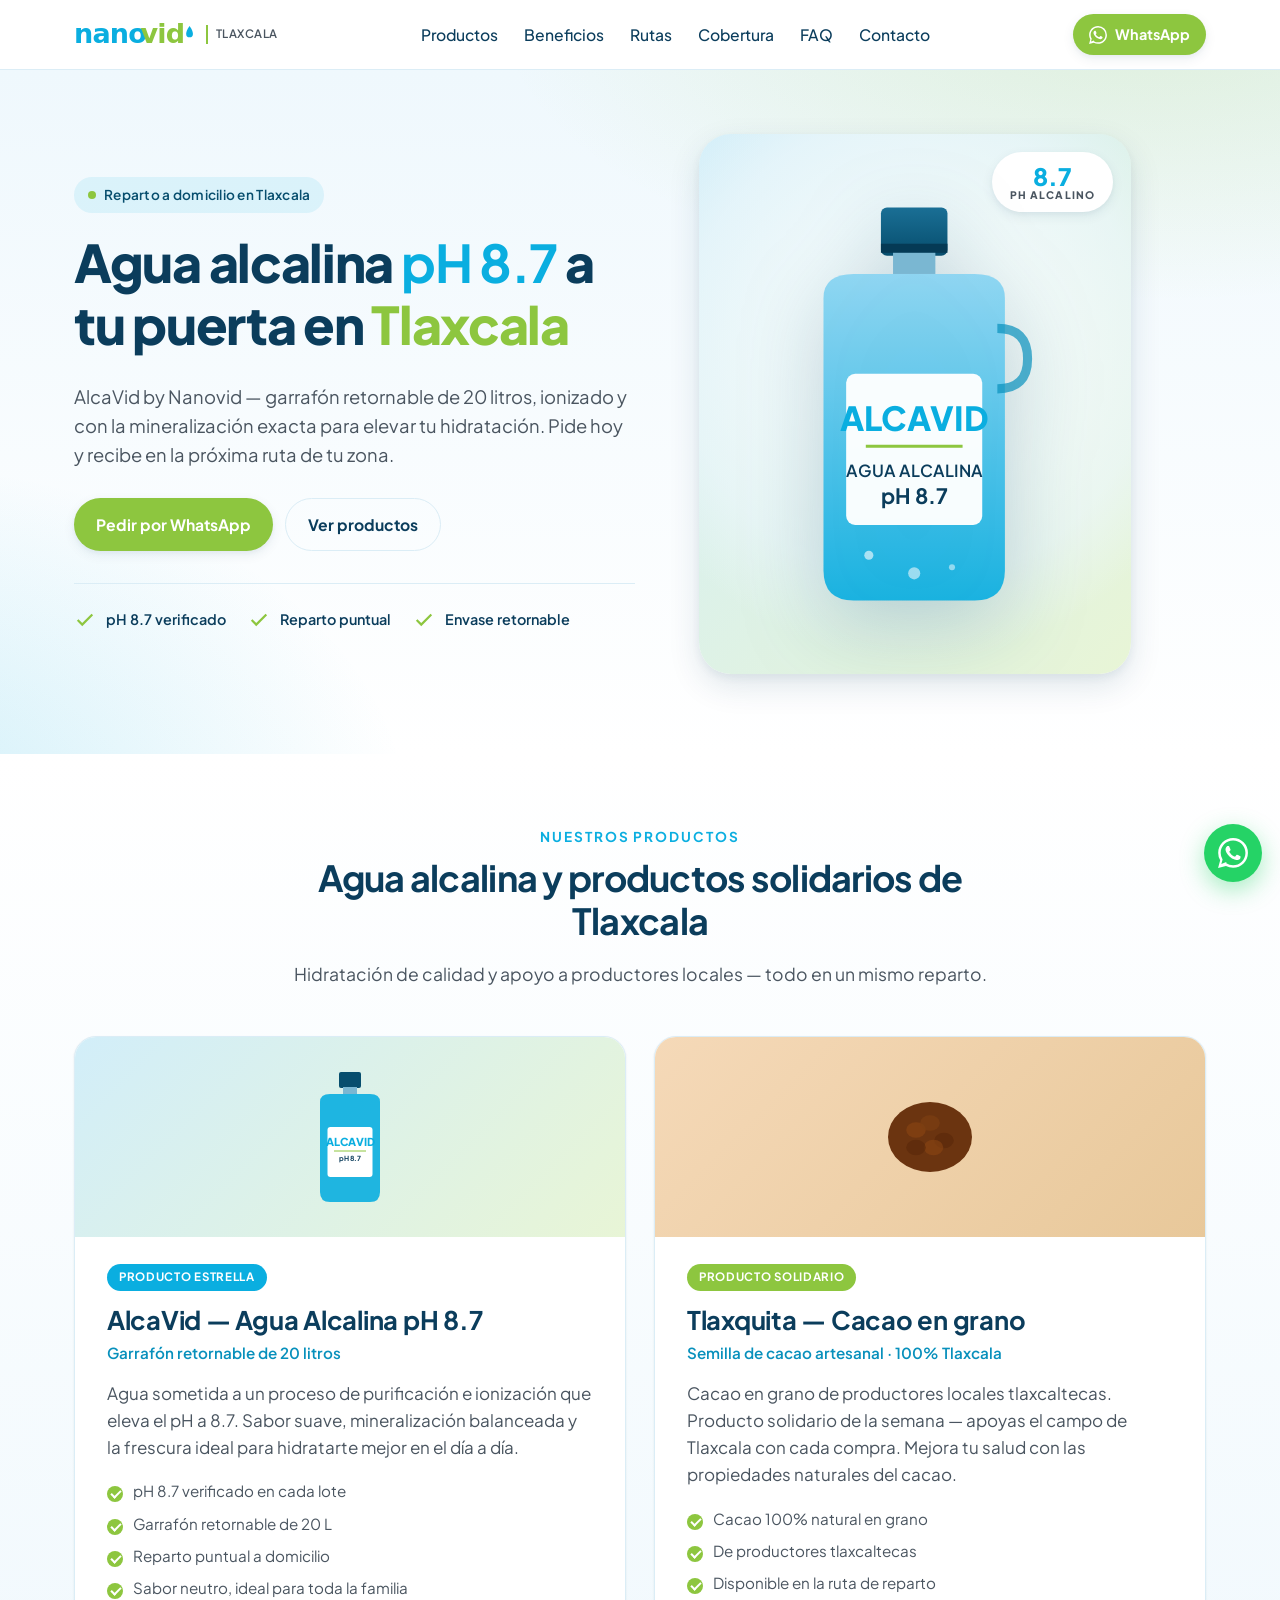
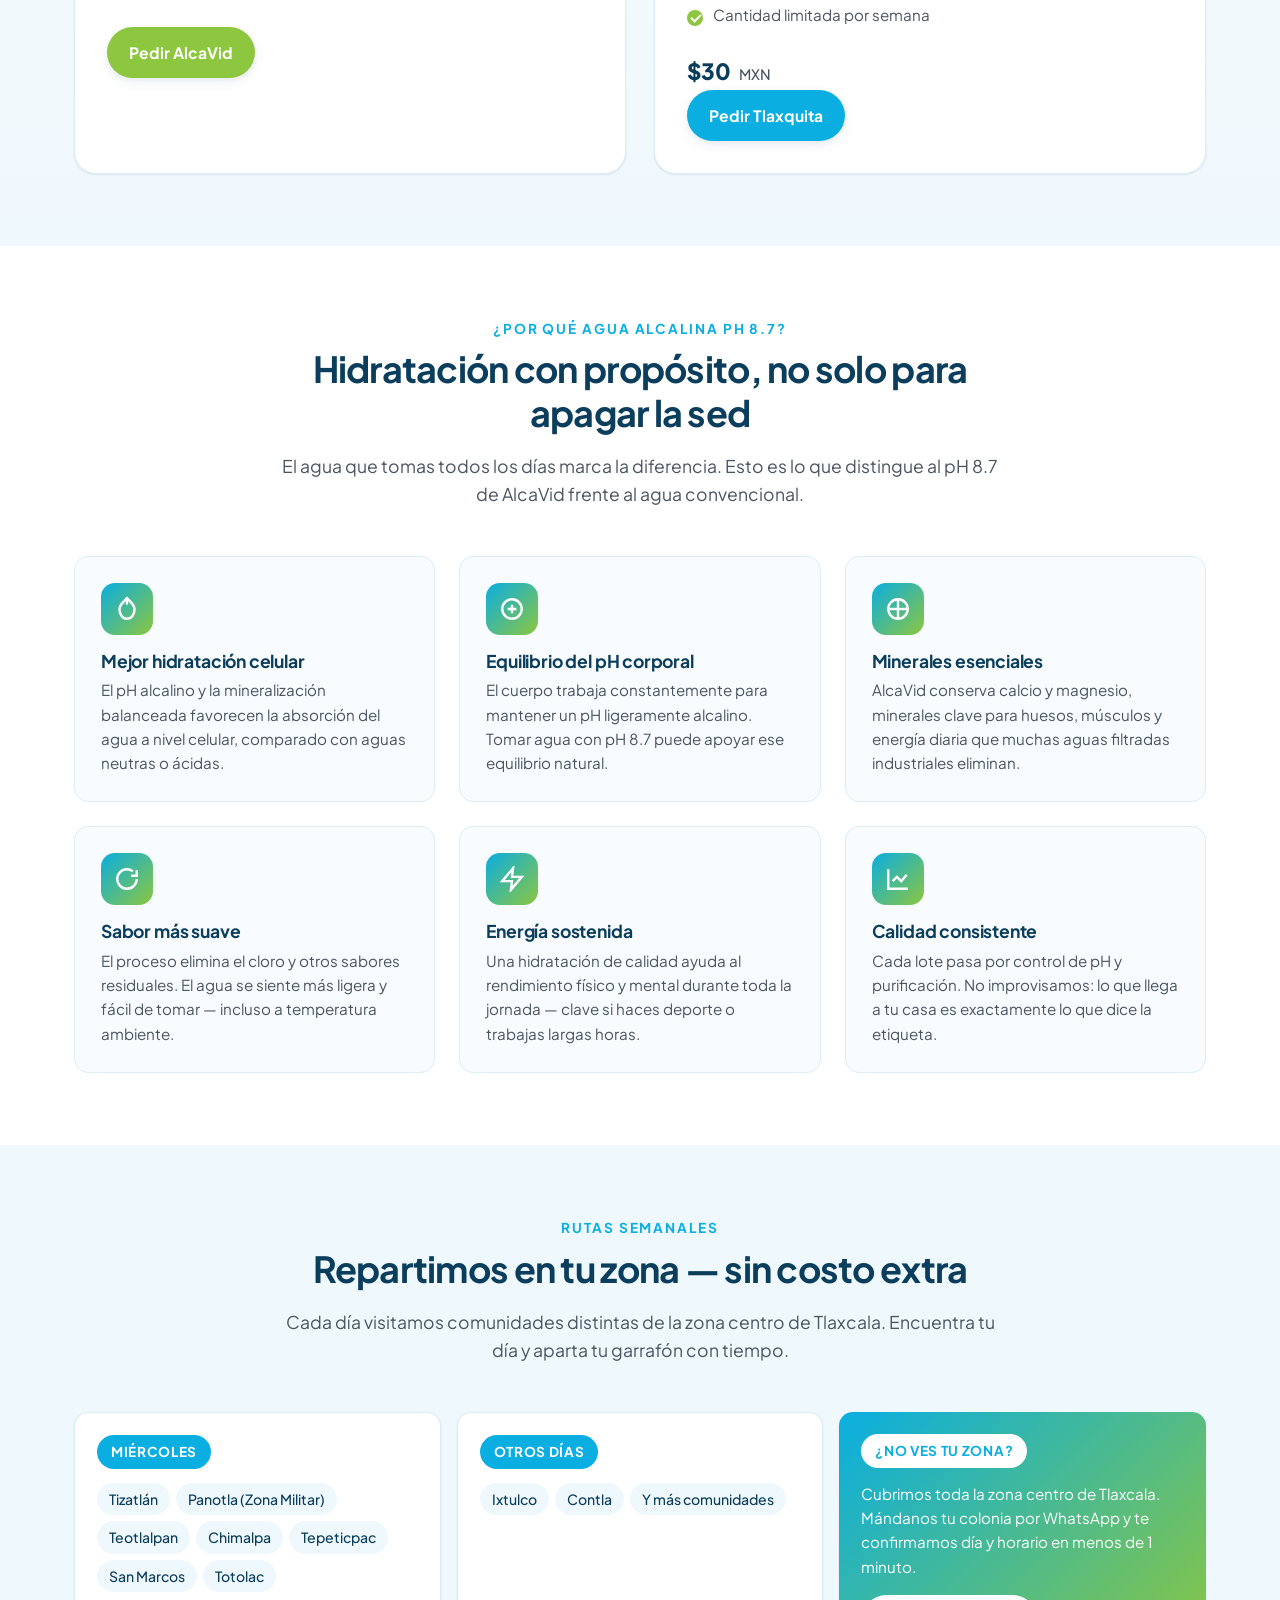
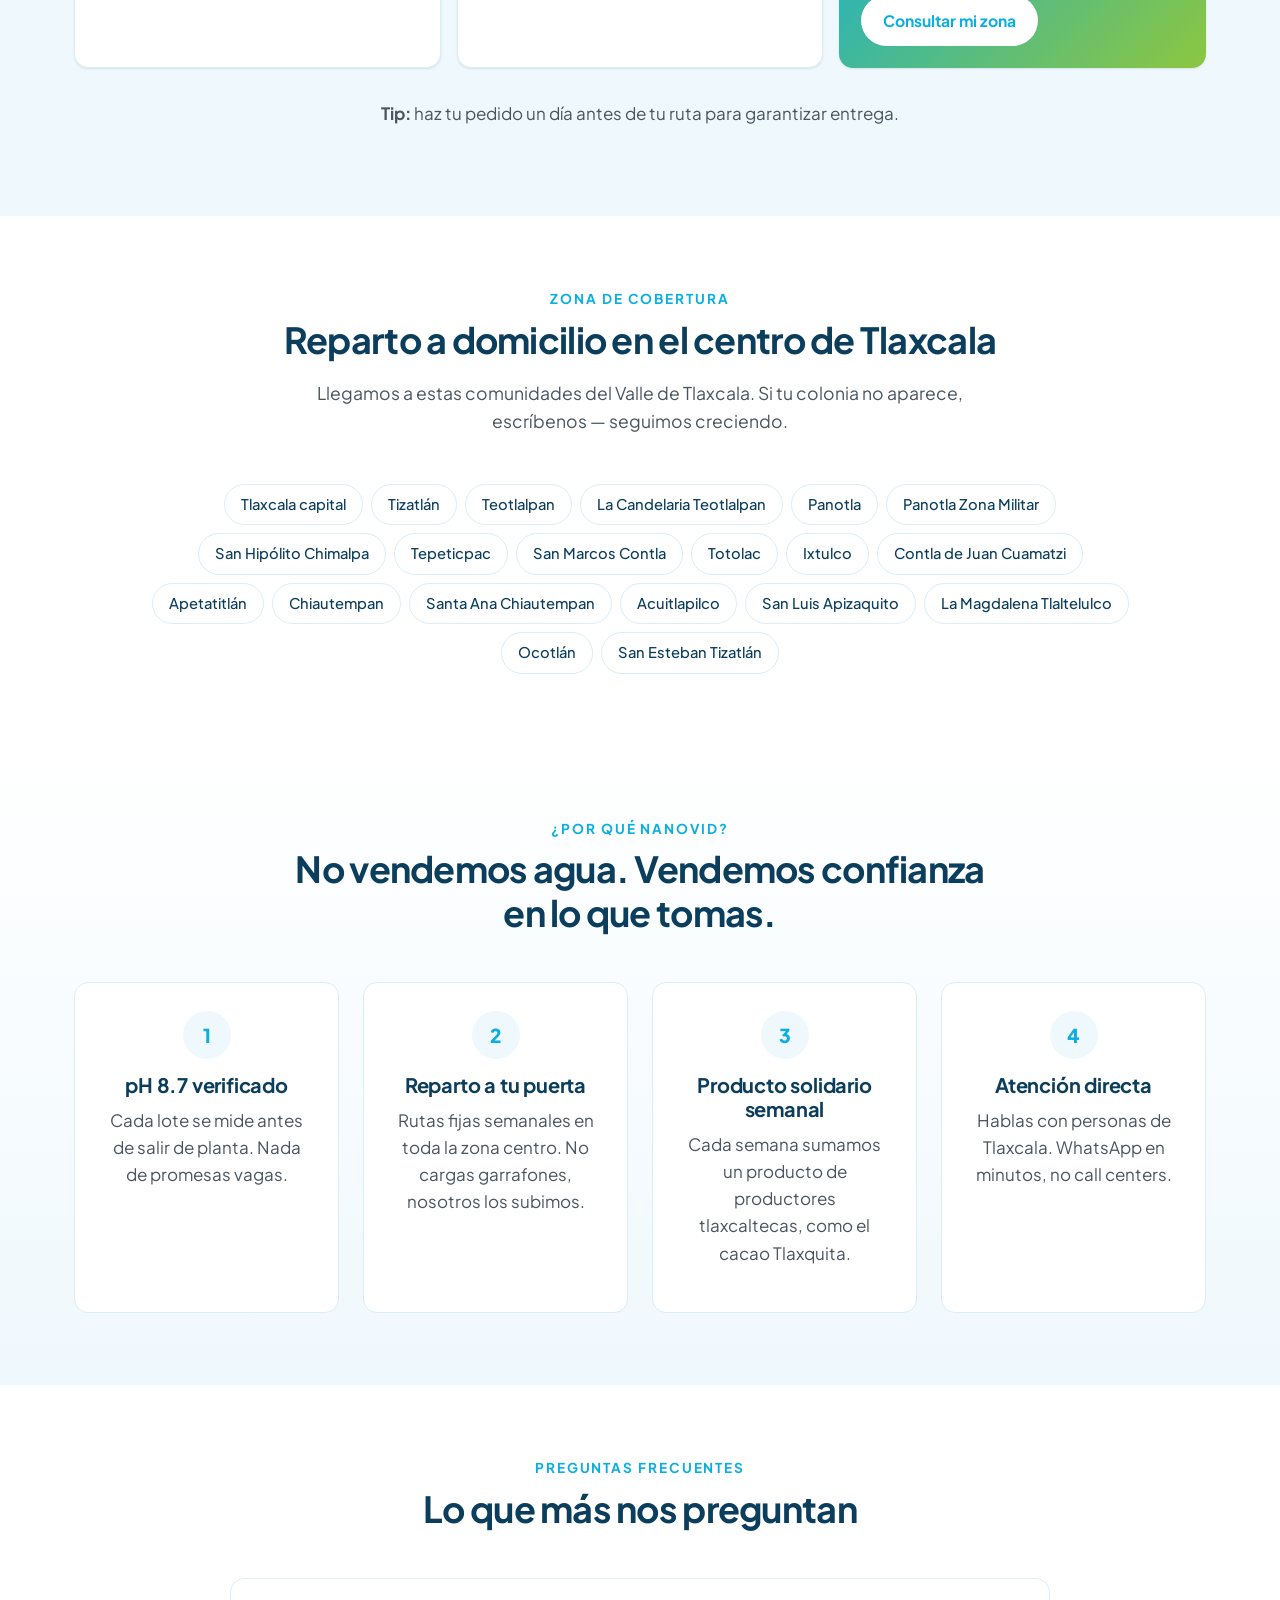
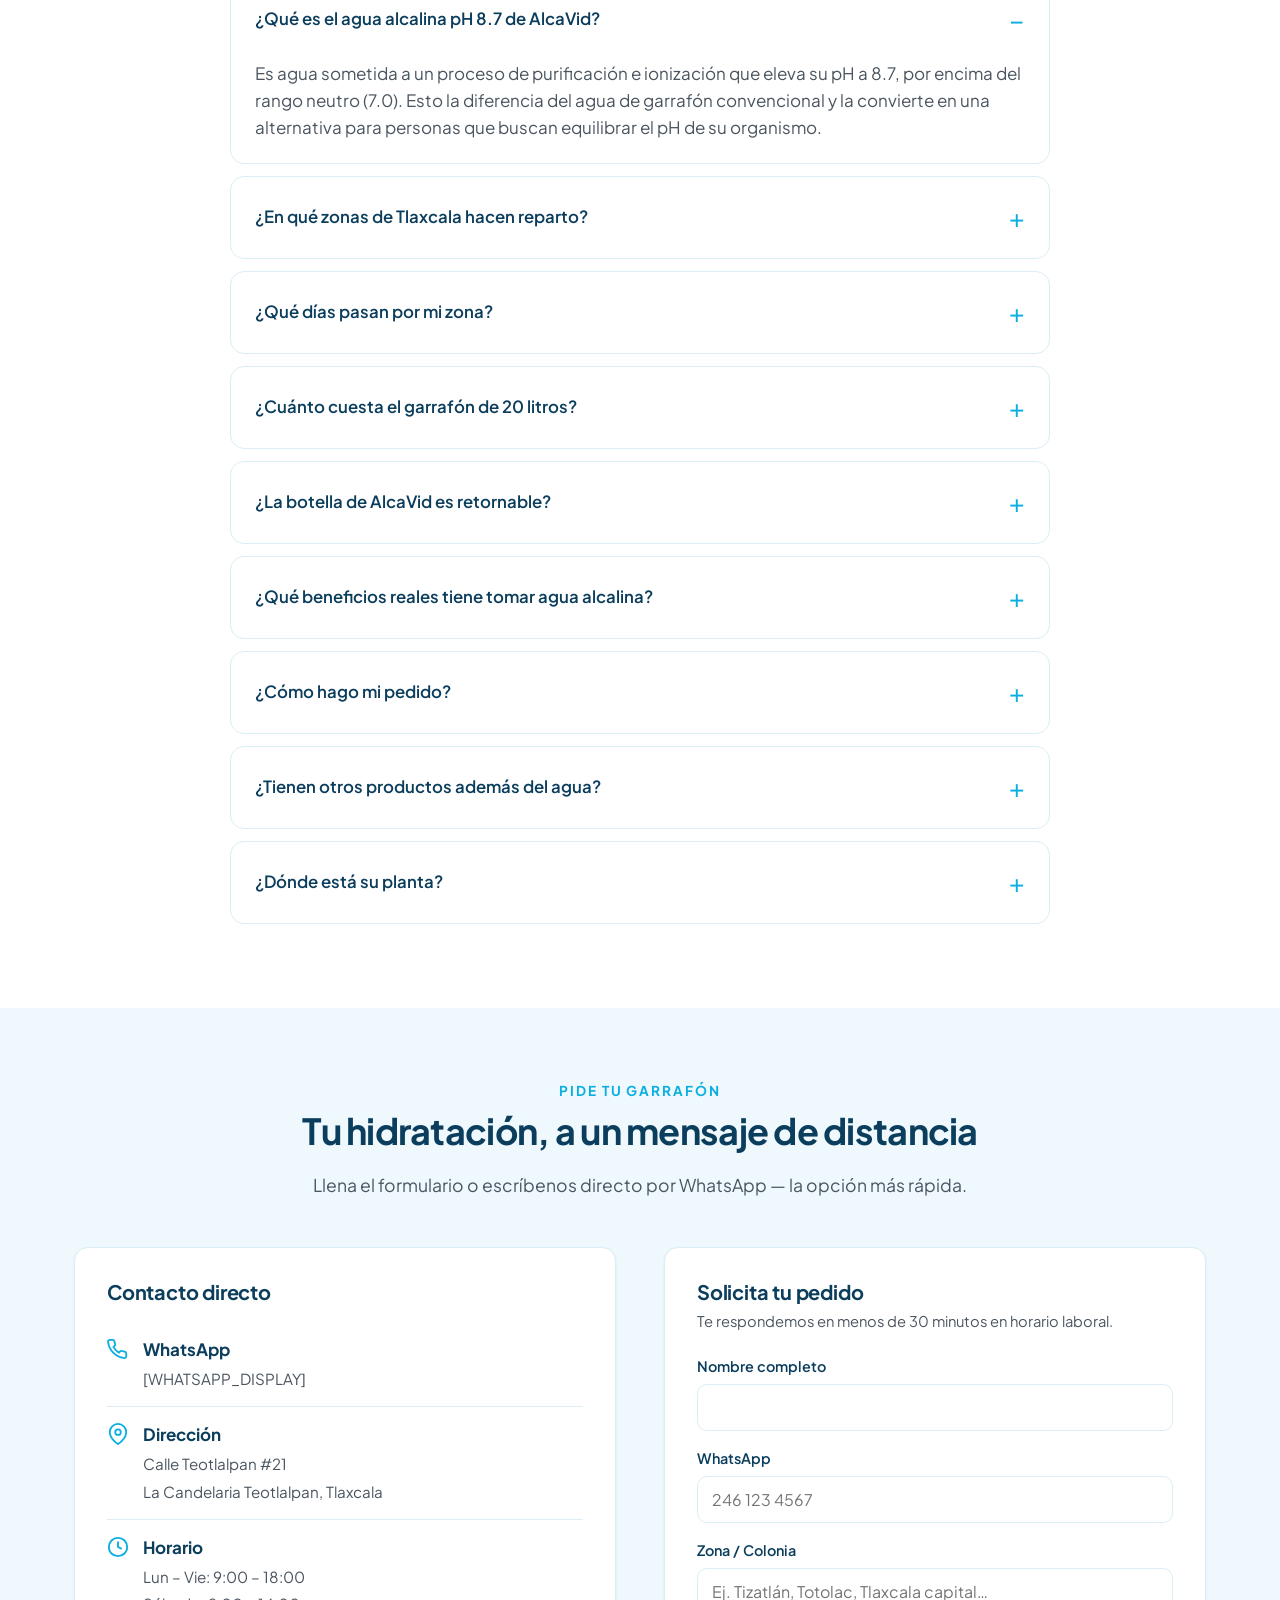
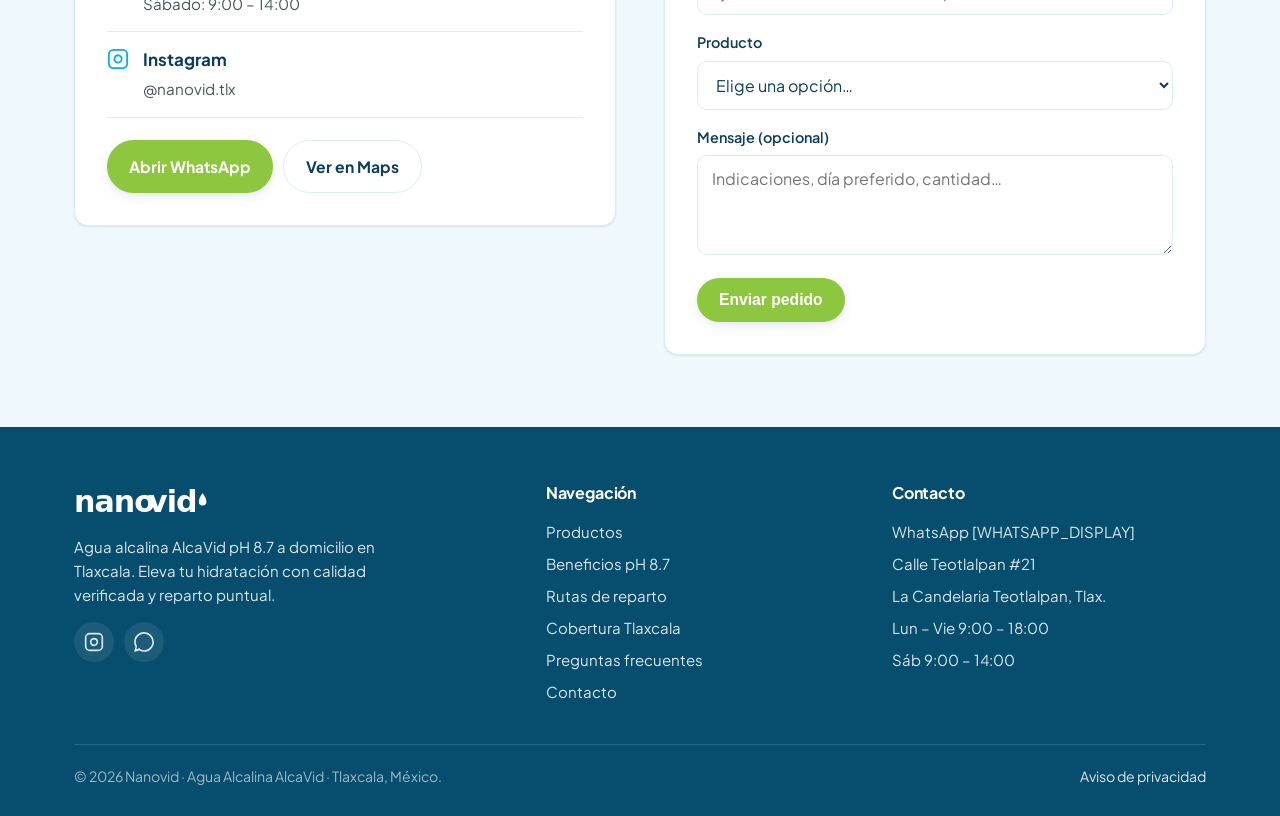
==== index.html @ c4b825db "feat: sitio inicial Nanovid Tlaxcala — agua alcalina AlcaVid pH 8.7 Landing SEO-optimizada para repa" ====
<!DOCTYPE html>
<html lang="es-MX">
<head>
<meta charset="UTF-8">
<meta name="viewport" content="width=device-width, initial-scale=1">
<meta name="theme-color" content="#0AAEE0">

<!-- ============================================================
     SEO PRIMARY · target: "agua alcalina Tlaxcala", "agua a domicilio Tlaxcala"
     ============================================================ -->
<title>Nanovid — Agua Alcalina pH 8.7 a Domicilio en Tlaxcala | AlcaVid 20L</title>
<meta name="description" content="Agua alcalina AlcaVid pH 8.7 a domicilio en Tlaxcala. Garrafón de 20 litros con reparto en Tizatlán, Panotla, Teotlalpan, Totolac, San Marcos, Chimalpa, Ixtulco, Contla y zonas cercanas. Pide hoy por WhatsApp.">
<meta name="keywords" content="agua alcalina Tlaxcala, agua purificada Tlaxcala, garrafón a domicilio Tlaxcala, AlcaVid, Nanovid, agua pH 8.7, agua nanofiltrada Tlaxcala, purificadora Tlaxcala, agua 20 litros Tlaxcala, reparto agua Totolac, agua Panotla, agua Tizatlán">
<meta name="author" content="Nanovid">
<meta name="robots" content="index,follow,max-image-preview:large">
<meta name="geo.region" content="MX-TLA">
<meta name="geo.placename" content="Tlaxcala">
<meta name="geo.position" content="19.341;-98.256">
<meta name="ICBM" content="19.341, -98.256">

<link rel="canonical" href="https://droko1982.github.io/nanovid-tlaxcala/">
<link rel="alternate" hreflang="es-mx" href="https://droko1982.github.io/nanovid-tlaxcala/">

<!-- Open Graph -->
<meta property="og:locale" content="es_MX">
<meta property="og:type" content="website">
<meta property="og:site_name" content="Nanovid">
<meta property="og:title" content="Nanovid — Agua Alcalina pH 8.7 a Domicilio en Tlaxcala">
<meta property="og:description" content="AlcaVid pH 8.7 — garrafón de 20 litros con reparto a domicilio en Tlaxcala. Eleva tu hidratación con agua alcalina de calidad.">
<meta property="og:url" content="https://droko1982.github.io/nanovid-tlaxcala/">
<meta property="og:image" content="https://droko1982.github.io/nanovid-tlaxcala/assets/img/og-cover.jpg">
<meta property="og:image:width" content="1200">
<meta property="og:image:height" content="630">
<meta property="og:image:alt" content="AlcaVid by Nanovid — Garrafón de Agua Alcalina pH 8.7">

<!-- Twitter -->
<meta name="twitter:card" content="summary_large_image">
<meta name="twitter:title" content="Nanovid — Agua Alcalina pH 8.7 en Tlaxcala">
<meta name="twitter:description" content="Garrafón de 20L con reparto a domicilio. Eleva tu hidratación.">
<meta name="twitter:image" content="https://droko1982.github.io/nanovid-tlaxcala/assets/img/og-cover.jpg">

<!-- Icons + Manifest -->
<link rel="icon" type="image/svg+xml" href="assets/img/favicon.svg">
<link rel="apple-touch-icon" href="assets/img/favicon.svg">
<link rel="manifest" href="site.webmanifest">

<!-- Fonts -->
<link rel="preconnect" href="https://fonts.googleapis.com">
<link rel="preconnect" href="https://fonts.gstatic.com" crossorigin>
<link href="https://fonts.googleapis.com/css2?family=Plus+Jakarta+Sans:wght@400;500;600;700;800&display=swap" rel="stylesheet">

<link rel="stylesheet" href="css/styles.css">

<!-- ============================================================
     JSON-LD · LocalBusiness (Store)
     ============================================================ -->
<script type="application/ld+json">
{
  "@context": "https://schema.org",
  "@type": "Store",
  "@id": "https://droko1982.github.io/nanovid-tlaxcala/#nanovid",
  "name": "Nanovid",
  "alternateName": ["AlcaVid", "Agua Alcalina Nanovid"],
  "description": "Reparto a domicilio de agua alcalina AlcaVid pH 8.7 en Tlaxcala. Garrafón de 20 litros y productos de bienestar.",
  "url": "https://droko1982.github.io/nanovid-tlaxcala/",
  "logo": "https://droko1982.github.io/nanovid-tlaxcala/assets/img/logo.svg",
  "image": "https://droko1982.github.io/nanovid-tlaxcala/assets/img/og-cover.jpg",
  "telephone": "+52[WHATSAPP_E164]",
  "priceRange": "$$",
  "currenciesAccepted": "MXN",
  "paymentAccepted": "Efectivo, Transferencia",
  "address": {
    "@type": "PostalAddress",
    "streetAddress": "Calle Teotlalpan #21",
    "addressLocality": "La Candelaria Teotlalpan",
    "addressRegion": "Tlaxcala",
    "postalCode": "90160",
    "addressCountry": "MX"
  },
  "geo": {
    "@type": "GeoCoordinates",
    "latitude": 19.341,
    "longitude": -98.256
  },
  "openingHoursSpecification": [
    {"@type":"OpeningHoursSpecification","dayOfWeek":["Monday","Tuesday","Wednesday","Thursday","Friday"],"opens":"09:00","closes":"18:00"},
    {"@type":"OpeningHoursSpecification","dayOfWeek":"Saturday","opens":"09:00","closes":"14:00"}
  ],
  "areaServed": [
    {"@type":"AdministrativeArea","name":"Tlaxcala (estado)"},
    {"@type":"City","name":"Tlaxcala de Xicohténcatl"},
    {"@type":"City","name":"Totolac"},
    {"@type":"City","name":"Panotla"},
    {"@type":"City","name":"Chiautempan"},
    {"@type":"City","name":"Apetatitlán"},
    {"@type":"City","name":"Contla de Juan Cuamatzi"},
    {"@type":"Place","name":"Tizatlán"},
    {"@type":"Place","name":"Teotlalpan"},
    {"@type":"Place","name":"San Hipólito Chimalpa"},
    {"@type":"Place","name":"Tepeticpac"},
    {"@type":"Place","name":"San Marcos Contla"},
    {"@type":"Place","name":"Ixtulco"}
  ],
  "sameAs": ["https://www.instagram.com/nanovid.tlx/"],
  "hasOfferCatalog": {
    "@type": "OfferCatalog",
    "name": "Productos Nanovid",
    "itemListElement": [
      {
        "@type": "Offer",
        "itemOffered": {
          "@type": "Product",
          "name": "AlcaVid — Agua Alcalina pH 8.7 (Garrafón 20L)",
          "description": "Agua alcalina ionizada pH 8.7. Garrafón retornable de 20 litros. Eleva tu hidratación.",
          "brand": {"@type":"Brand","name":"AlcaVid by Nanovid"}
        },
        "areaServed": "Tlaxcala, México",
        "priceCurrency": "MXN",
        "availability": "https://schema.org/InStock"
      },
      {
        "@type": "Offer",
        "itemOffered": {
          "@type": "Product",
          "name": "Tlaxquita — Semilla de Cacao en Grano",
          "description": "Cacao en grano artesanal Tlaxquita. Producto solidario de la semana.",
          "brand": {"@type":"Brand","name":"Tlaxquita by Nanovid"}
        },
        "price": "30",
        "priceCurrency": "MXN",
        "availability": "https://schema.org/InStock"
      }
    ]
  }
}
</script>

<!-- JSON-LD · WebSite -->
<script type="application/ld+json">
{
  "@context": "https://schema.org",
  "@type": "WebSite",
  "name": "Nanovid",
  "url": "https://droko1982.github.io/nanovid-tlaxcala/",
  "inLanguage": "es-MX"
}
</script>

<!-- JSON-LD · Product (AlcaVid) -->
<script type="application/ld+json">
{
  "@context": "https://schema.org",
  "@type": "Product",
  "name": "AlcaVid — Agua Alcalina pH 8.7",
  "image": "https://droko1982.github.io/nanovid-tlaxcala/assets/img/alcavid.jpg",
  "description": "Agua alcalina ionizada con pH 8.7, presentación garrafón retornable de 20 litros. Reparto a domicilio en Tlaxcala.",
  "brand": {"@type":"Brand","name":"AlcaVid"},
  "manufacturer": {"@type":"Organization","name":"Nanovid"},
  "category": "Bebidas / Agua alcalina",
  "offers": {
    "@type": "Offer",
    "url": "https://droko1982.github.io/nanovid-tlaxcala/#contacto",
    "priceCurrency": "MXN",
    "availability": "https://schema.org/InStock",
    "areaServed": "Tlaxcala, México"
  }
}
</script>

<!-- JSON-LD · FAQPage -->
<script type="application/ld+json">
{
  "@context": "https://schema.org",
  "@type": "FAQPage",
  "mainEntity": [
    {"@type":"Question","name":"¿Qué es el agua alcalina pH 8.7 de AlcaVid?","acceptedAnswer":{"@type":"Answer","text":"Es agua sometida a un proceso de purificación e ionización que eleva su pH a 8.7, por encima del rango neutro (7.0). Esto la diferencia del agua de garrafón convencional y la convierte en una alternativa para personas que buscan equilibrar el pH de su organismo."}},
    {"@type":"Question","name":"¿En qué zonas de Tlaxcala hacen reparto a domicilio?","acceptedAnswer":{"@type":"Answer","text":"Repartimos en Tizatlán, Panotla (Zona Militar), Teotlalpan, San Hipólito Chimalpa, Tepeticpac, San Marcos, Totolac, Ixtulco, Contla y comunidades cercanas a la capital de Tlaxcala. Cada zona tiene un día de ruta asignado."}},
    {"@type":"Question","name":"¿Qué días pasan por mi zona?","acceptedAnswer":{"@type":"Answer","text":"Tenemos rutas diarias de lunes a sábado. Por ejemplo, los miércoles cubrimos Tizatlán, Panotla (Zona Militar), Teotlalpan, Chimalpa, Tepeticpac, San Marcos y Totolac. Escríbenos por WhatsApp y te confirmamos tu día exacto."}},
    {"@type":"Question","name":"¿Cuánto cuesta el garrafón de 20 litros?","acceptedAnswer":{"@type":"Answer","text":"El precio depende de si es primera compra (incluye envase) o recarga, y de tu zona de reparto. Pide tu cotización exacta por WhatsApp en menos de 1 minuto."}},
    {"@type":"Question","name":"¿La botella de AlcaVid es retornable?","acceptedAnswer":{"@type":"Answer","text":"Sí. El garrafón de 20 litros es retornable: lo recogemos vacío y dejamos uno lleno en cada visita, lo que reduce residuos plásticos y baja tu costo por recarga."}},
    {"@type":"Question","name":"¿Qué beneficios tiene tomar agua alcalina?","acceptedAnswer":{"@type":"Answer","text":"Mejor hidratación, mineralización con calcio y magnesio, sabor más suave, y para muchas personas mejor digestión y sensación de bienestar comparado con agua convencional. Cada organismo es distinto; consulta a tu médico ante condiciones específicas."}},
    {"@type":"Question","name":"¿Cómo pido mi pedido?","acceptedAnswer":{"@type":"Answer","text":"Por WhatsApp directo (botón flotante en este sitio), llenando el formulario al final de la página, o enviándonos un mensaje a Instagram @nanovid.tlx. Confirmamos disponibilidad y día de entrega de inmediato."}},
    {"@type":"Question","name":"¿Tienen otros productos además del agua?","acceptedAnswer":{"@type":"Answer","text":"Sí. Cada semana lanzamos un Producto Solidario, como el cacao en grano Tlaxquita ($30), apoyando a productores locales de Tlaxcala."}},
    {"@type":"Question","name":"¿Dónde está su planta?","acceptedAnswer":{"@type":"Answer","text":"Estamos en Calle Teotlalpan #21, La Candelaria Teotlalpan, Tlaxcala, México."}}
  ]
}
</script>

<!-- JSON-LD · BreadcrumbList -->
<script type="application/ld+json">
{
  "@context": "https://schema.org",
  "@type": "BreadcrumbList",
  "itemListElement": [
    {"@type":"ListItem","position":1,"name":"Inicio","item":"https://droko1982.github.io/nanovid-tlaxcala/"}
  ]
}
</script>
</head>
<body>
<a class="skip" href="#main">Saltar al contenido</a>

<!-- =================== HEADER =================== -->
<header class="site-header">
  <div class="container">
    <div class="nav">
      <a href="#" class="brand" aria-label="Nanovid — Agua Alcalina pH 8.7">
        <img src="assets/img/logo.svg" alt="Nanovid" width="140" height="40">
        <span class="brand-tag">Tlaxcala</span>
      </a>
      <nav aria-label="Principal">
        <ul class="nav-links">
          <li><a href="#productos">Productos</a></li>
          <li><a href="#beneficios">Beneficios</a></li>
          <li><a href="#rutas">Rutas</a></li>
          <li><a href="#cobertura">Cobertura</a></li>
          <li><a href="#faq">FAQ</a></li>
          <li><a href="#contacto">Contacto</a></li>
        </ul>
      </nav>
      <div class="nav-actions">
        <a class="btn btn-primary btn-sm" href="https://wa.me/[WHATSAPP_E164]?text=Hola%20Nanovid%2C%20quiero%20pedir%20mi%20garraf%C3%B3n%20AlcaVid" target="_blank" rel="noopener">
          <svg viewBox="0 0 24 24" fill="currentColor" aria-hidden="true"><path d="M.057 24l1.687-6.163a11.867 11.867 0 0 1-1.587-5.946C.16 5.335 5.495 0 12.05 0a11.82 11.82 0 0 1 8.413 3.488 11.824 11.824 0 0 1 3.48 8.414c-.003 6.557-5.338 11.892-11.893 11.892a11.9 11.9 0 0 1-5.688-1.448L.057 24zm6.597-3.807c1.676.995 3.276 1.591 5.392 1.592 5.448 0 9.886-4.434 9.889-9.885.002-5.462-4.415-9.89-9.881-9.892-5.452 0-9.887 4.434-9.889 9.884a9.86 9.86 0 0 0 1.51 5.26l-.999 3.648 3.978-1.607zm11.387-5.464c-.074-.124-.272-.198-.57-.347-.297-.149-1.758-.868-2.031-.967-.272-.099-.47-.149-.669.149-.198.297-.768.967-.941 1.165-.173.198-.347.223-.644.074-.297-.149-1.255-.462-2.39-1.475-.883-.788-1.48-1.761-1.653-2.059-.173-.297-.018-.458.13-.606.134-.133.297-.347.446-.521.151-.172.2-.296.3-.495.099-.198.05-.371-.025-.520-.075-.149-.669-1.611-.916-2.207-.242-.579-.487-.5-.669-.51-.173-.008-.371-.01-.57-.01-.198 0-.52.074-.792.372-.272.297-1.04 1.016-1.04 2.479 0 1.462 1.065 2.875 1.213 3.074.149.198 2.095 3.2 5.076 4.487.709.306 1.263.489 1.694.626.712.226 1.36.194 1.872.118.571-.085 1.758-.719 2.006-1.413.247-.694.247-1.289.173-1.413z"/></svg>
          WhatsApp
        </a>
        <button class="menu-btn" aria-label="Abrir menú" aria-expanded="false" aria-controls="mobile-menu">
          <svg viewBox="0 0 24 24" fill="none" stroke="currentColor" stroke-width="2"><line x1="3" y1="6" x2="21" y2="6"/><line x1="3" y1="12" x2="21" y2="12"/><line x1="3" y1="18" x2="21" y2="18"/></svg>
        </button>
      </div>
    </div>
    <div class="mobile-menu container" id="mobile-menu">
      <ul>
        <li><a href="#productos">Productos</a></li>
        <li><a href="#beneficios">Beneficios</a></li>
        <li><a href="#rutas">Rutas</a></li>
        <li><a href="#cobertura">Cobertura</a></li>
        <li><a href="#faq">FAQ</a></li>
        <li><a href="#contacto">Contacto</a></li>
      </ul>
    </div>
  </div>
</header>

<main id="main">
<!-- =================== HERO =================== -->
<section class="hero">
  <div class="container hero-grid">
    <div>
      <span class="hero-eyebrow"><span class="dot"></span> Reparto a domicilio en Tlaxcala</span>
      <h1>Agua alcalina <strong>pH 8.7</strong> a tu puerta en <em>Tlaxcala</em></h1>
      <p class="hero-lead">AlcaVid by Nanovid — garrafón retornable de 20 litros, ionizado y con la mineralización exacta para elevar tu hidratación. Pide hoy y recibe en la próxima ruta de tu zona.</p>
      <div class="hero-ctas">
        <a class="btn btn-primary" href="https://wa.me/[WHATSAPP_E164]?text=Hola%20Nanovid%2C%20quiero%20pedir%20mi%20garraf%C3%B3n%20AlcaVid" target="_blank" rel="noopener">Pedir por WhatsApp</a>
        <a class="btn btn-ghost" href="#productos">Ver productos</a>
      </div>
      <div class="hero-trust">
        <div class="item">
          <svg viewBox="0 0 24 24" fill="none" stroke="currentColor" stroke-width="2.4"><polyline points="20 6 9 17 4 12"/></svg>
          pH 8.7 verificado
        </div>
        <div class="item">
          <svg viewBox="0 0 24 24" fill="none" stroke="currentColor" stroke-width="2.4"><polyline points="20 6 9 17 4 12"/></svg>
          Reparto puntual
        </div>
        <div class="item">
          <svg viewBox="0 0 24 24" fill="none" stroke="currentColor" stroke-width="2.4"><polyline points="20 6 9 17 4 12"/></svg>
          Envase retornable
        </div>
      </div>
    </div>
    <div class="hero-visual" aria-hidden="true">
      <div class="ph-badge">
        <span class="num">8.7</span>
        <span class="lbl">pH alcalino</span>
      </div>
      <div class="hero-bottle">
        <svg class="bottle-svg" viewBox="0 0 200 280" xmlns="http://www.w3.org/2000/svg">
          <defs>
            <linearGradient id="bot" x1="0" x2="0" y1="0" y2="1">
              <stop offset="0" stop-color="#88D4F2"/>
              <stop offset="1" stop-color="#0AAEE0"/>
            </linearGradient>
            <linearGradient id="cap" x1="0" x2="0" y1="0" y2="1">
              <stop offset="0" stop-color="#1A6F95"/>
              <stop offset="1" stop-color="#074E6E"/>
            </linearGradient>
          </defs>
          <!-- Tapa -->
          <rect x="78" y="10" width="44" height="32" rx="4" fill="url(#cap)"/>
          <rect x="78" y="34" width="44" height="6" fill="#053A55"/>
          <!-- Cuello -->
          <rect x="86" y="40" width="28" height="14" fill="#7AB7D2"/>
          <!-- Cuerpo del garrafón -->
          <path d="M40 70 Q40 54 60 54 H140 Q160 54 160 70 V250 Q160 270 140 270 H60 Q40 270 40 250 Z" fill="url(#bot)" opacity="0.92"/>
          <!-- Asa -->
          <path d="M155 90 Q175 90 175 110 Q175 130 155 130" fill="none" stroke="#0890BC" stroke-width="6" opacity="0.7"/>
          <!-- Etiqueta -->
          <rect x="55" y="120" width="90" height="100" rx="6" fill="#FFFFFF" opacity="0.96"/>
          <text x="100" y="158" text-anchor="middle" font-family="'Plus Jakarta Sans',sans-serif" font-weight="800" font-size="22" fill="#0AAEE0">ALCAVID</text>
          <line x1="68" y1="168" x2="132" y2="168" stroke="#8DC63F" stroke-width="2"/>
          <text x="100" y="188" text-anchor="middle" font-family="'Plus Jakarta Sans',sans-serif" font-weight="600" font-size="11" fill="#0B3D5C">AGUA ALCALINA</text>
          <text x="100" y="206" text-anchor="middle" font-family="'Plus Jakarta Sans',sans-serif" font-weight="700" font-size="14" fill="#0B3D5C">pH 8.7</text>
          <!-- Burbujas -->
          <circle cx="70" cy="240" r="3" fill="#FFFFFF" opacity="0.6"/>
          <circle cx="125" cy="248" r="2" fill="#FFFFFF" opacity="0.5"/>
          <circle cx="100" cy="252" r="4" fill="#FFFFFF" opacity="0.55"/>
        </svg>
      </div>
    </div>
  </div>
</section>

<!-- =================== PRODUCTOS =================== -->
<section class="products" id="productos" aria-labelledby="prod-h">
  <div class="container">
    <div class="section-head">
      <div class="eyebrow">Nuestros productos</div>
      <h2 id="prod-h">Agua alcalina y productos solidarios de Tlaxcala</h2>
      <p>Hidratación de calidad y apoyo a productores locales — todo en un mismo reparto.</p>
    </div>
    <div class="product-grid">
      <article class="product-card">
        <div class="product-visual">
          <svg viewBox="0 0 200 280" xmlns="http://www.w3.org/2000/svg" aria-hidden="true">
            <rect x="78" y="10" width="44" height="32" rx="4" fill="#074E6E"/>
            <rect x="86" y="40" width="28" height="14" fill="#7AB7D2"/>
            <path d="M40 70 Q40 54 60 54 H140 Q160 54 160 70 V250 Q160 270 140 270 H60 Q40 270 40 250 Z" fill="#0AAEE0" opacity="0.9"/>
            <rect x="55" y="120" width="90" height="100" rx="6" fill="#FFFFFF"/>
            <text x="100" y="158" text-anchor="middle" font-family="'Plus Jakarta Sans',sans-serif" font-weight="800" font-size="22" fill="#0AAEE0">ALCAVID</text>
            <line x1="68" y1="168" x2="132" y2="168" stroke="#8DC63F" stroke-width="2"/>
            <text x="100" y="188" text-anchor="middle" font-family="'Plus Jakarta Sans',sans-serif" font-weight="700" font-size="14" fill="#0B3D5C">pH 8.7</text>
          </svg>
        </div>
        <span class="tag alt">Producto estrella</span>
        <h3>AlcaVid — Agua Alcalina pH 8.7</h3>
        <div class="sub">Garrafón retornable de 20 litros</div>
        <p>Agua sometida a un proceso de purificación e ionización que eleva el pH a 8.7. Sabor suave, mineralización balanceada y la frescura ideal para hidratarte mejor en el día a día.</p>
        <ul class="features">
          <li>pH 8.7 verificado en cada lote</li>
          <li>Garrafón retornable de 20 L</li>
          <li>Reparto puntual a domicilio</li>
          <li>Sabor neutro, ideal para toda la familia</li>
        </ul>
        <a class="btn btn-primary" href="https://wa.me/[WHATSAPP_E164]?text=Quiero%20pedir%20un%20garraf%C3%B3n%20AlcaVid%20pH%208.7" target="_blank" rel="noopener">Pedir AlcaVid</a>
      </article>

      <article class="product-card">
        <div class="product-visual cacao">
          <svg viewBox="0 0 200 200" xmlns="http://www.w3.org/2000/svg" aria-hidden="true">
            <ellipse cx="100" cy="100" rx="60" ry="50" fill="#6B3410"/>
            <ellipse cx="80" cy="90" rx="14" ry="11" fill="#8B4513" opacity="0.6"/>
            <ellipse cx="120" cy="105" rx="14" ry="11" fill="#5C2A0A" opacity="0.7"/>
            <ellipse cx="100" cy="80" rx="14" ry="11" fill="#7D3F12" opacity="0.7"/>
            <ellipse cx="105" cy="115" rx="14" ry="11" fill="#8B4513" opacity="0.6"/>
            <ellipse cx="80" cy="115" rx="14" ry="11" fill="#5C2A0A" opacity="0.7"/>
          </svg>
        </div>
        <span class="tag">Producto solidario</span>
        <h3>Tlaxquita — Cacao en grano</h3>
        <div class="sub">Semilla de cacao artesanal · 100% Tlaxcala</div>
        <p>Cacao en grano de productores locales tlaxcaltecas. Producto solidario de la semana — apoyas el campo de Tlaxcala con cada compra. Mejora tu salud con las propiedades naturales del cacao.</p>
        <ul class="features">
          <li>Cacao 100% natural en grano</li>
          <li>De productores tlaxcaltecas</li>
          <li>Disponible en la ruta de reparto</li>
          <li>Cantidad limitada por semana</li>
        </ul>
        <div class="price">$30 <small>MXN</small></div>
        <a class="btn btn-secondary" href="https://wa.me/[WHATSAPP_E164]?text=Quiero%20pedir%20cacao%20Tlaxquita" target="_blank" rel="noopener">Pedir Tlaxquita</a>
      </article>
    </div>
  </div>
</section>

<!-- =================== BENEFICIOS · ¿Por qué agua alcalina? =================== -->
<section id="beneficios" aria-labelledby="ben-h">
  <div class="container">
    <div class="section-head">
      <div class="eyebrow">¿Por qué agua alcalina pH 8.7?</div>
      <h2 id="ben-h">Hidratación con propósito, no solo para apagar la sed</h2>
      <p>El agua que tomas todos los días marca la diferencia. Esto es lo que distingue al pH 8.7 de AlcaVid frente al agua convencional.</p>
    </div>
    <div class="benefits-grid">
      <div class="benefit">
        <div class="icon"><svg viewBox="0 0 24 24" fill="none" stroke="currentColor" stroke-width="2.2"><path d="M12 2v6"/><path d="M5 12c0 5 3 9 7 9s7-4 7-9c0-3-2-5-7-10-5 5-7 7-7 10z"/></svg></div>
        <h3>Mejor hidratación celular</h3>
        <p>El pH alcalino y la mineralización balanceada favorecen la absorción del agua a nivel celular, comparado con aguas neutras o ácidas.</p>
      </div>
      <div class="benefit">
        <div class="icon"><svg viewBox="0 0 24 24" fill="none" stroke="currentColor" stroke-width="2.2"><circle cx="12" cy="12" r="9"/><path d="M8 12h8M12 8v8"/></svg></div>
        <h3>Equilibrio del pH corporal</h3>
        <p>El cuerpo trabaja constantemente para mantener un pH ligeramente alcalino. Tomar agua con pH 8.7 puede apoyar ese equilibrio natural.</p>
      </div>
      <div class="benefit">
        <div class="icon"><svg viewBox="0 0 24 24" fill="none" stroke="currentColor" stroke-width="2.2"><path d="M3 12h18"/><path d="M12 3v18"/><circle cx="12" cy="12" r="9"/></svg></div>
        <h3>Minerales esenciales</h3>
        <p>AlcaVid conserva calcio y magnesio, minerales clave para huesos, músculos y energía diaria que muchas aguas filtradas industriales eliminan.</p>
      </div>
      <div class="benefit">
        <div class="icon"><svg viewBox="0 0 24 24" fill="none" stroke="currentColor" stroke-width="2.2"><path d="M21 12c0 5-4 9-9 9s-9-4-9-9 4-9 9-9c2 0 4 .8 5.5 2"/><polyline points="21 4 21 9 16 9"/></svg></div>
        <h3>Sabor más suave</h3>
        <p>El proceso elimina el cloro y otros sabores residuales. El agua se siente más ligera y fácil de tomar — incluso a temperatura ambiente.</p>
      </div>
      <div class="benefit">
        <div class="icon"><svg viewBox="0 0 24 24" fill="none" stroke="currentColor" stroke-width="2.2"><polygon points="13 2 3 14 12 14 11 22 21 10 12 10 13 2"/></svg></div>
        <h3>Energía sostenida</h3>
        <p>Una hidratación de calidad ayuda al rendimiento físico y mental durante toda la jornada — clave si haces deporte o trabajas largas horas.</p>
      </div>
      <div class="benefit">
        <div class="icon"><svg viewBox="0 0 24 24" fill="none" stroke="currentColor" stroke-width="2.2"><path d="M3 3v18h18"/><path d="M7 14l4-4 4 4 5-6"/></svg></div>
        <h3>Calidad consistente</h3>
        <p>Cada lote pasa por control de pH y purificación. No improvisamos: lo que llega a tu casa es exactamente lo que dice la etiqueta.</p>
      </div>
    </div>
  </div>
</section>

<!-- =================== RUTAS =================== -->
<section class="routes" id="rutas" aria-labelledby="rut-h">
  <div class="container">
    <div class="section-head">
      <div class="eyebrow">Rutas semanales</div>
      <h2 id="rut-h">Repartimos en tu zona — sin costo extra</h2>
      <p>Cada día visitamos comunidades distintas de la zona centro de Tlaxcala. Encuentra tu día y aparta tu garrafón con tiempo.</p>
    </div>
    <div class="routes-grid">
      <div class="route">
        <span class="day">Miércoles</span>
        <ul>
          <li>Tizatlán</li>
          <li>Panotla (Zona Militar)</li>
          <li>Teotlalpan</li>
          <li>Chimalpa</li>
          <li>Tepeticpac</li>
          <li>San Marcos</li>
          <li>Totolac</li>
        </ul>
      </div>
      <div class="route">
        <span class="day">Otros días</span>
        <ul>
          <li>Ixtulco</li>
          <li>Contla</li>
          <li>Y más comunidades</li>
        </ul>
      </div>
      <div class="route" style="background:linear-gradient(135deg,#0AAEE0 0%,#8DC63F 100%);color:#fff;border:0;">
        <span class="day" style="background:#fff;color:#0AAEE0;">¿No ves tu zona?</span>
        <p style="margin:0 0 16px;font-size:.95rem;">Cubrimos toda la zona centro de Tlaxcala. Mándanos tu colonia por WhatsApp y te confirmamos día y horario en menos de 1 minuto.</p>
        <a class="btn btn-ghost" style="background:#fff;color:#0AAEE0;border:0;" href="https://wa.me/[WHATSAPP_E164]?text=Hola%2C%20%C2%BFreparten%20en%20mi%20zona%3F" target="_blank" rel="noopener">Consultar mi zona</a>
      </div>
    </div>
    <p class="routes-note"><strong>Tip:</strong> haz tu pedido un día antes de tu ruta para garantizar entrega.</p>
  </div>
</section>

<!-- =================== COBERTURA =================== -->
<section id="cobertura" aria-labelledby="cob-h">
  <div class="container">
    <div class="section-head">
      <div class="eyebrow">Zona de cobertura</div>
      <h2 id="cob-h">Reparto a domicilio en el centro de Tlaxcala</h2>
      <p>Llegamos a estas comunidades del Valle de Tlaxcala. Si tu colonia no aparece, escríbenos — seguimos creciendo.</p>
    </div>
    <div class="coverage-list">
      <span>Tlaxcala capital</span>
      <span>Tizatlán</span>
      <span>Teotlalpan</span>
      <span>La Candelaria Teotlalpan</span>
      <span>Panotla</span>
      <span>Panotla Zona Militar</span>
      <span>San Hipólito Chimalpa</span>
      <span>Tepeticpac</span>
      <span>San Marcos Contla</span>
      <span>Totolac</span>
      <span>Ixtulco</span>
      <span>Contla de Juan Cuamatzi</span>
      <span>Apetatitlán</span>
      <span>Chiautempan</span>
      <span>Santa Ana Chiautempan</span>
      <span>Acuitlapilco</span>
      <span>San Luis Apizaquito</span>
      <span>La Magdalena Tlaltelulco</span>
      <span>Ocotlán</span>
      <span>San Esteban Tizatlán</span>
    </div>
  </div>
</section>

<!-- =================== DIFERENCIADORES =================== -->
<section class="diff" aria-labelledby="dif-h">
  <div class="container">
    <div class="section-head">
      <div class="eyebrow">¿Por qué Nanovid?</div>
      <h2 id="dif-h">No vendemos agua. Vendemos confianza en lo que tomas.</h2>
    </div>
    <div class="diff-grid">
      <div class="diff-card">
        <div class="num">1</div>
        <h3>pH 8.7 verificado</h3>
        <p>Cada lote se mide antes de salir de planta. Nada de promesas vagas.</p>
      </div>
      <div class="diff-card">
        <div class="num">2</div>
        <h3>Reparto a tu puerta</h3>
        <p>Rutas fijas semanales en toda la zona centro. No cargas garrafones, nosotros los subimos.</p>
      </div>
      <div class="diff-card">
        <div class="num">3</div>
        <h3>Producto solidario semanal</h3>
        <p>Cada semana sumamos un producto de productores tlaxcaltecas, como el cacao Tlaxquita.</p>
      </div>
      <div class="diff-card">
        <div class="num">4</div>
        <h3>Atención directa</h3>
        <p>Hablas con personas de Tlaxcala. WhatsApp en minutos, no call centers.</p>
      </div>
    </div>
  </div>
</section>

<!-- =================== FAQ =================== -->
<section id="faq" aria-labelledby="faq-h">
  <div class="container">
    <div class="section-head">
      <div class="eyebrow">Preguntas frecuentes</div>
      <h2 id="faq-h">Lo que más nos preguntan</h2>
    </div>
    <div class="faq-list">
      <details class="faq-item" open>
        <summary class="faq-q">¿Qué es el agua alcalina pH 8.7 de AlcaVid?</summary>
        <div class="faq-a"><p>Es agua sometida a un proceso de purificación e ionización que eleva su pH a 8.7, por encima del rango neutro (7.0). Esto la diferencia del agua de garrafón convencional y la convierte en una alternativa para personas que buscan equilibrar el pH de su organismo.</p></div>
      </details>
      <details class="faq-item">
        <summary class="faq-q">¿En qué zonas de Tlaxcala hacen reparto?</summary>
        <div class="faq-a"><p>Repartimos en Tizatlán, Panotla (Zona Militar), Teotlalpan, San Hipólito Chimalpa, Tepeticpac, San Marcos, Totolac, Ixtulco, Contla y comunidades cercanas a la capital de Tlaxcala. Cada zona tiene un día de ruta asignado.</p></div>
      </details>
      <details class="faq-item">
        <summary class="faq-q">¿Qué días pasan por mi zona?</summary>
        <div class="faq-a"><p>Tenemos rutas diarias de lunes a sábado. Por ejemplo, los miércoles cubrimos Tizatlán, Panotla (Zona Militar), Teotlalpan, Chimalpa, Tepeticpac, San Marcos y Totolac. Escríbenos por WhatsApp y te confirmamos tu día exacto en minutos.</p></div>
      </details>
      <details class="faq-item">
        <summary class="faq-q">¿Cuánto cuesta el garrafón de 20 litros?</summary>
        <div class="faq-a"><p>El precio depende de si es primera compra (incluye envase) o recarga, y de tu zona de reparto. Pide tu cotización exacta por WhatsApp en menos de 1 minuto.</p></div>
      </details>
      <details class="faq-item">
        <summary class="faq-q">¿La botella de AlcaVid es retornable?</summary>
        <div class="faq-a"><p>Sí. El garrafón de 20 litros es retornable: lo recogemos vacío y dejamos uno lleno en cada visita, lo que reduce residuos plásticos y baja tu costo por recarga.</p></div>
      </details>
      <details class="faq-item">
        <summary class="faq-q">¿Qué beneficios reales tiene tomar agua alcalina?</summary>
        <div class="faq-a"><p>Mejor hidratación, mineralización con calcio y magnesio, sabor más suave, y para muchas personas mejor digestión y sensación de bienestar comparado con agua convencional. Cada organismo es distinto; consulta a tu médico ante condiciones específicas.</p></div>
      </details>
      <details class="faq-item">
        <summary class="faq-q">¿Cómo hago mi pedido?</summary>
        <div class="faq-a"><p>Por WhatsApp directo (botón verde flotante en este sitio), llenando el formulario al final de la página, o enviándonos un mensaje a Instagram <a href="https://www.instagram.com/nanovid.tlx/" target="_blank" rel="noopener">@nanovid.tlx</a>. Confirmamos disponibilidad y día de entrega de inmediato.</p></div>
      </details>
      <details class="faq-item">
        <summary class="faq-q">¿Tienen otros productos además del agua?</summary>
        <div class="faq-a"><p>Sí. Cada semana lanzamos un Producto Solidario, como el cacao en grano Tlaxquita ($30), apoyando a productores locales de Tlaxcala.</p></div>
      </details>
      <details class="faq-item">
        <summary class="faq-q">¿Dónde está su planta?</summary>
        <div class="faq-a"><p>Estamos en Calle Teotlalpan #21, La Candelaria Teotlalpan, Tlaxcala, México. Si quieres pasar a recoger tu pedido en lugar de reparto, escríbenos antes para coordinar.</p></div>
      </details>
    </div>
  </div>
</section>

<!-- =================== CONTACTO =================== -->
<section class="contact" id="contacto" aria-labelledby="cont-h">
  <div class="container">
    <div class="section-head">
      <div class="eyebrow">Pide tu garrafón</div>
      <h2 id="cont-h">Tu hidratación, a un mensaje de distancia</h2>
      <p>Llena el formulario o escríbenos directo por WhatsApp — la opción más rápida.</p>
    </div>
    <div class="contact-grid">
      <div class="contact-info">
        <h3>Contacto directo</h3>
        <div class="row">
          <svg viewBox="0 0 24 24" fill="none" stroke="currentColor" stroke-width="2"><path d="M21 16.92v3a2 2 0 0 1-2.18 2 19.79 19.79 0 0 1-8.63-3.07 19.5 19.5 0 0 1-6-6A19.79 19.79 0 0 1 1.13 4.18 2 2 0 0 1 3.11 2h3a2 2 0 0 1 2 1.72c.13.96.36 1.9.7 2.81a2 2 0 0 1-.45 2.11L7.09 9.91a16 16 0 0 0 6 6l1.27-1.27a2 2 0 0 1 2.11-.45c.91.34 1.85.57 2.81.7A2 2 0 0 1 21 16.92z"/></svg>
          <div><strong>WhatsApp</strong><a href="https://wa.me/[WHATSAPP_E164]" target="_blank" rel="noopener">[WHATSAPP_DISPLAY]</a></div>
        </div>
        <div class="row">
          <svg viewBox="0 0 24 24" fill="none" stroke="currentColor" stroke-width="2"><path d="M21 10c0 7-9 13-9 13s-9-6-9-13a9 9 0 0 1 18 0z"/><circle cx="12" cy="10" r="3"/></svg>
          <div><strong>Dirección</strong><span>Calle Teotlalpan #21<br>La Candelaria Teotlalpan, Tlaxcala</span></div>
        </div>
        <div class="row">
          <svg viewBox="0 0 24 24" fill="none" stroke="currentColor" stroke-width="2"><circle cx="12" cy="12" r="10"/><polyline points="12 6 12 12 16 14"/></svg>
          <div><strong>Horario</strong><span>Lun – Vie: 9:00 – 18:00<br>Sábado: 9:00 – 14:00</span></div>
        </div>
        <div class="row">
          <svg viewBox="0 0 24 24" fill="none" stroke="currentColor" stroke-width="2"><rect x="2" y="2" width="20" height="20" rx="5"/><path d="M16 11.37A4 4 0 1 1 12.63 8 4 4 0 0 1 16 11.37z"/><line x1="17.5" y1="6.5" x2="17.51" y2="6.5"/></svg>
          <div><strong>Instagram</strong><a href="https://www.instagram.com/nanovid.tlx/" target="_blank" rel="noopener">@nanovid.tlx</a></div>
        </div>
        <div class="actions">
          <a class="btn btn-primary" href="https://wa.me/[WHATSAPP_E164]?text=Hola%20Nanovid" target="_blank" rel="noopener">Abrir WhatsApp</a>
          <a class="btn btn-ghost" href="https://maps.google.com/?q=Calle+Teotlalpan+21+La+Candelaria+Teotlalpan+Tlaxcala" target="_blank" rel="noopener">Ver en Maps</a>
        </div>
      </div>
      <form class="form" id="pedido-form" data-endpoint="https://formsubmit.co/ajax/dapovedag@gmail.com" novalidate>
        <h3>Solicita tu pedido</h3>
        <p class="helper">Te respondemos en menos de 30 minutos en horario laboral.</p>
        <div class="field">
          <label for="f-nombre">Nombre completo</label>
          <input id="f-nombre" name="nombre" type="text" required autocomplete="name">
        </div>
        <div class="field">
          <label for="f-tel">WhatsApp</label>
          <input id="f-tel" name="telefono" type="tel" required autocomplete="tel" placeholder="246 123 4567">
        </div>
        <div class="field">
          <label for="f-zona">Zona / Colonia</label>
          <input id="f-zona" name="zona" type="text" required placeholder="Ej. Tizatlán, Totolac, Tlaxcala capital…">
        </div>
        <div class="field">
          <label for="f-producto">Producto</label>
          <select id="f-producto" name="producto" required>
            <option value="">Elige una opción…</option>
            <option>AlcaVid 20L — Primera compra (con envase)</option>
            <option>AlcaVid 20L — Recarga</option>
            <option>2 o más garrafones</option>
            <option>Cacao Tlaxquita ($30)</option>
            <option>Otro / consulta</option>
          </select>
        </div>
        <div class="field">
          <label for="f-msg">Mensaje (opcional)</label>
          <textarea id="f-msg" name="mensaje" placeholder="Indicaciones, día preferido, cantidad…"></textarea>
        </div>
        <input type="text" name="_honey" style="display:none" tabindex="-1" autocomplete="off">
        <button class="btn btn-primary" type="submit">Enviar pedido</button>
        <div class="form-msg" role="status" aria-live="polite"></div>
      </form>
    </div>
  </div>
</section>
</main>

<!-- =================== FOOTER =================== -->
<footer class="site-footer">
  <div class="container">
    <div class="footer-grid">
      <div class="footer-brand">
        <img src="assets/img/logo.svg" alt="Nanovid">
        <p>Agua alcalina AlcaVid pH 8.7 a domicilio en Tlaxcala. Eleva tu hidratación con calidad verificada y reparto puntual.</p>
        <div class="footer-social">
          <a href="https://www.instagram.com/nanovid.tlx/" target="_blank" rel="noopener" aria-label="Instagram">
            <svg viewBox="0 0 24 24" fill="none" stroke="currentColor" stroke-width="2"><rect x="2" y="2" width="20" height="20" rx="5"/><path d="M16 11.37A4 4 0 1 1 12.63 8 4 4 0 0 1 16 11.37z"/><line x1="17.5" y1="6.5" x2="17.51" y2="6.5"/></svg>
          </a>
          <a href="https://wa.me/[WHATSAPP_E164]" target="_blank" rel="noopener" aria-label="WhatsApp">
            <svg viewBox="0 0 24 24" fill="currentColor"><path d="M.057 24l1.687-6.163a11.867 11.867 0 0 1-1.587-5.946C.16 5.335 5.495 0 12.05 0a11.82 11.82 0 0 1 8.413 3.488 11.824 11.824 0 0 1 3.48 8.414c-.003 6.557-5.338 11.892-11.893 11.892a11.9 11.9 0 0 1-5.688-1.448L.057 24zm6.597-3.807c1.676.995 3.276 1.591 5.392 1.592 5.448 0 9.886-4.434 9.889-9.885.002-5.462-4.415-9.89-9.881-9.892-5.452 0-9.887 4.434-9.889 9.884a9.86 9.86 0 0 0 1.51 5.26l-.999 3.648 3.978-1.607z"/></svg>
          </a>
        </div>
      </div>
      <div>
        <h4>Navegación</h4>
        <ul>
          <li><a href="#productos">Productos</a></li>
          <li><a href="#beneficios">Beneficios pH 8.7</a></li>
          <li><a href="#rutas">Rutas de reparto</a></li>
          <li><a href="#cobertura">Cobertura Tlaxcala</a></li>
          <li><a href="#faq">Preguntas frecuentes</a></li>
          <li><a href="#contacto">Contacto</a></li>
        </ul>
      </div>
      <div>
        <h4>Contacto</h4>
        <ul>
          <li><a href="https://wa.me/[WHATSAPP_E164]" target="_blank" rel="noopener">WhatsApp [WHATSAPP_DISPLAY]</a></li>
          <li>Calle Teotlalpan #21</li>
          <li>La Candelaria Teotlalpan, Tlax.</li>
          <li>Lun – Vie 9:00 – 18:00</li>
          <li>Sáb 9:00 – 14:00</li>
        </ul>
      </div>
    </div>
    <div class="footer-bottom">
      <span>&copy; <span id="year">2026</span> Nanovid · Agua Alcalina AlcaVid · Tlaxcala, México.</span>
      <a href="privacidad.html">Aviso de privacidad</a>
    </div>
  </div>
</footer>

<!-- WhatsApp flotante -->
<a class="wa-float" href="https://wa.me/[WHATSAPP_E164]?text=Hola%20Nanovid%2C%20quiero%20pedir%20mi%20garraf%C3%B3n" target="_blank" rel="noopener" aria-label="Abrir WhatsApp">
  <svg viewBox="0 0 24 24" fill="currentColor" aria-hidden="true"><path d="M.057 24l1.687-6.163a11.867 11.867 0 0 1-1.587-5.946C.16 5.335 5.495 0 12.05 0a11.82 11.82 0 0 1 8.413 3.488 11.824 11.824 0 0 1 3.48 8.414c-.003 6.557-5.338 11.892-11.893 11.892a11.9 11.9 0 0 1-5.688-1.448L.057 24zm6.597-3.807c1.676.995 3.276 1.591 5.392 1.592 5.448 0 9.886-4.434 9.889-9.885.002-5.462-4.415-9.89-9.881-9.892-5.452 0-9.887 4.434-9.889 9.884a9.86 9.86 0 0 0 1.51 5.26l-.999 3.648 3.978-1.607zm11.387-5.464c-.074-.124-.272-.198-.57-.347-.297-.149-1.758-.868-2.031-.967-.272-.099-.47-.149-.669.149-.198.297-.768.967-.941 1.165-.173.198-.347.223-.644.074-.297-.149-1.255-.462-2.39-1.475-.883-.788-1.48-1.761-1.653-2.059-.173-.297-.018-.458.13-.606.134-.133.297-.347.446-.521.151-.172.2-.296.3-.495.099-.198.05-.371-.025-.520-.075-.149-.669-1.611-.916-2.207-.242-.579-.487-.5-.669-.51-.173-.008-.371-.01-.57-.01-.198 0-.52.074-.792.372-.272.297-1.04 1.016-1.04 2.479 0 1.462 1.065 2.875 1.213 3.074.149.198 2.095 3.2 5.076 4.487.709.306 1.263.489 1.694.626.712.226 1.36.194 1.872.118.571-.085 1.758-.719 2.006-1.413.247-.694.247-1.289.173-1.413z"/></svg>
</a>

<script src="js/main.js" defer></script>
</body>
</html>
---- css/styles.css ----
/* Nanovid — Agua Alcalina pH 8.7 Tlaxcala */
:root {
  --blue: #0AAEE0;
  --blue-dark: #0890BC;
  --blue-deep: #074E6E;
  --green: #8DC63F;
  --green-dark: #71A52C;
  --ink: #0B3D5C;
  --ink-soft: #4A5560;
  --bg: #FFFFFF;
  --bg-soft: #EFF8FD;
  --bg-card: #F8FCFE;
  --border: #DBEDF6;
  --shadow-sm: 0 1px 2px rgba(11,61,92,.06), 0 1px 3px rgba(11,61,92,.05);
  --shadow-md: 0 4px 12px rgba(11,61,92,.08), 0 2px 4px rgba(11,61,92,.04);
  --shadow-lg: 0 12px 32px rgba(11,61,92,.12), 0 4px 8px rgba(11,61,92,.06);
  --radius: 14px;
  --radius-sm: 8px;
  --radius-lg: 22px;
  --container: 1180px;
  --font: "Plus Jakarta Sans", "Inter", system-ui, -apple-system, "Segoe UI", Roboto, "Helvetica Neue", Arial, sans-serif;
}

* { box-sizing: border-box; }
html { scroll-behavior: smooth; -webkit-text-size-adjust: 100%; }
body {
  margin: 0;
  font-family: var(--font);
  font-size: 17px;
  line-height: 1.6;
  color: var(--ink-soft);
  background: var(--bg);
  -webkit-font-smoothing: antialiased;
  text-rendering: optimizeLegibility;
}
img, svg { max-width: 100%; height: auto; display: block; }
a { color: var(--blue-dark); text-decoration: none; }
a:hover { color: var(--blue-deep); }
h1, h2, h3, h4 { color: var(--ink); font-weight: 700; line-height: 1.2; margin: 0 0 .5em; letter-spacing: -.01em; }
h1 { font-size: clamp(2rem, 4.5vw, 3.25rem); font-weight: 800; letter-spacing: -.025em; }
h2 { font-size: clamp(1.6rem, 3vw, 2.25rem); letter-spacing: -.02em; }
h3 { font-size: 1.25rem; }
p { margin: 0 0 1em; }
ul { padding-left: 1.2em; }
.container { width: 100%; max-width: var(--container); margin: 0 auto; padding: 0 24px; }

/* Skip link */
.skip { position: absolute; left: -9999px; top: 0; background: var(--ink); color: #fff; padding: 12px 16px; z-index: 100; }
.skip:focus { left: 12px; top: 12px; border-radius: 8px; }

/* Header */
.site-header {
  position: sticky; top: 0; z-index: 50;
  background: rgba(255,255,255,.92);
  backdrop-filter: saturate(180%) blur(10px);
  -webkit-backdrop-filter: saturate(180%) blur(10px);
  border-bottom: 1px solid var(--border);
}
.nav {
  display: flex; align-items: center; justify-content: space-between;
  padding: 14px 0; gap: 16px;
}
.brand { display: inline-flex; align-items: center; gap: 8px; }
.brand img { height: 36px; width: auto; }
.brand-tag { font-size: .72rem; color: var(--ink-soft); font-weight: 600; letter-spacing: .04em; text-transform: uppercase; border-left: 2px solid var(--green); padding-left: 8px; }
.nav-links { display: none; gap: 26px; list-style: none; margin: 0; padding: 0; }
.nav-links a { color: var(--ink); font-weight: 500; font-size: .98rem; }
.nav-links a:hover { color: var(--blue); }
.nav-actions { display: flex; gap: 10px; align-items: center; }
.menu-btn { background: none; border: 0; padding: 8px; cursor: pointer; color: var(--ink); }
.menu-btn svg { width: 26px; height: 26px; }
@media (min-width: 880px) {
  .nav-links { display: flex; }
  .menu-btn { display: none; }
}

.mobile-menu { display: none; padding: 12px 0 18px; border-top: 1px solid var(--border); }
.mobile-menu.open { display: block; }
.mobile-menu ul { list-style: none; padding: 0; margin: 0; display: flex; flex-direction: column; gap: 4px; }
.mobile-menu a { display: block; padding: 10px 4px; color: var(--ink); font-weight: 500; }

/* Buttons */
.btn {
  display: inline-flex; align-items: center; justify-content: center; gap: 8px;
  padding: 13px 22px; border-radius: 999px; font-weight: 700;
  font-size: .98rem; transition: transform .15s ease, box-shadow .2s ease, background .2s ease;
  cursor: pointer; border: 0; text-align: center;
}
.btn-primary { background: var(--green); color: #fff; box-shadow: var(--shadow-md); }
.btn-primary:hover { background: var(--green-dark); color: #fff; transform: translateY(-1px); box-shadow: var(--shadow-lg); }
.btn-secondary { background: var(--blue); color: #fff; box-shadow: var(--shadow-md); }
.btn-secondary:hover { background: var(--blue-dark); color: #fff; transform: translateY(-1px); }
.btn-ghost { background: transparent; color: var(--ink); border: 1.5px solid var(--border); }
.btn-ghost:hover { background: var(--bg-soft); color: var(--ink); }
.btn-sm { padding: 9px 16px; font-size: .9rem; }
.btn svg { width: 18px; height: 18px; }

/* Hero */
.hero {
  position: relative;
  background:
    radial-gradient(1100px 500px at 90% -10%, rgba(141,198,63,.18), transparent 60%),
    radial-gradient(900px 600px at -10% 110%, rgba(10,174,224,.20), transparent 60%),
    linear-gradient(180deg, var(--bg-soft) 0%, #ffffff 100%);
  padding: 64px 0 80px;
  overflow: hidden;
}
.hero-grid { display: grid; gap: 40px; align-items: center; grid-template-columns: 1fr; }
@media (min-width: 960px) { .hero-grid { grid-template-columns: 1.05fr .95fr; gap: 64px; } }
.hero-eyebrow {
  display: inline-flex; align-items: center; gap: 8px;
  background: rgba(10,174,224,.10); color: var(--blue-deep);
  padding: 7px 14px; border-radius: 999px;
  font-size: .85rem; font-weight: 600; letter-spacing: .02em;
  margin-bottom: 18px;
}
.hero-eyebrow .dot { width: 8px; height: 8px; background: var(--green); border-radius: 50%; }
.hero h1 strong { color: var(--blue); }
.hero h1 em { color: var(--green); font-style: normal; }
.hero-lead { font-size: 1.15rem; color: var(--ink-soft); max-width: 620px; }
.hero-ctas { display: flex; gap: 12px; flex-wrap: wrap; margin-top: 28px; }
.hero-trust { display: flex; gap: 22px; flex-wrap: wrap; margin-top: 32px; padding-top: 24px; border-top: 1px solid var(--border); }
.hero-trust .item { display: flex; align-items: center; gap: 10px; font-size: .9rem; color: var(--ink); font-weight: 600; }
.hero-trust .item svg { width: 22px; height: 22px; color: var(--green); flex-shrink: 0; }

.hero-visual {
  position: relative; aspect-ratio: 4/5; max-height: 540px;
  background:
    radial-gradient(circle at 50% 40%, rgba(255,255,255,.9) 0%, rgba(239,248,253,.6) 60%, transparent 80%),
    linear-gradient(135deg, #d2eef9 0%, #e8f5d6 100%);
  border-radius: 32px;
  display: flex; align-items: center; justify-content: center;
  box-shadow: var(--shadow-lg);
  overflow: hidden;
}
.hero-bottle {
  position: relative; width: 70%; height: 90%;
  display: flex; align-items: center; justify-content: center;
}
.bottle-svg { width: 100%; height: 100%; filter: drop-shadow(0 24px 40px rgba(7,78,110,.25)); }
.ph-badge {
  position: absolute; top: 18px; right: 18px;
  background: #fff; color: var(--blue-deep);
  border-radius: 999px; padding: 12px 18px;
  font-weight: 800; font-size: .95rem;
  box-shadow: var(--shadow-md);
  display: flex; flex-direction: column; align-items: center; line-height: 1;
}
.ph-badge .num { font-size: 1.5rem; color: var(--blue); }
.ph-badge .lbl { font-size: .65rem; letter-spacing: .1em; text-transform: uppercase; margin-top: 2px; color: var(--ink-soft); }

/* Sections */
section { padding: 72px 0; }
.section-head { text-align: center; max-width: 720px; margin: 0 auto 48px; }
.section-head .eyebrow { color: var(--blue); font-weight: 700; font-size: .85rem; letter-spacing: .14em; text-transform: uppercase; margin-bottom: 8px; }
.section-head p { font-size: 1.1rem; color: var(--ink-soft); }

/* Productos */
.products { background: linear-gradient(180deg, #fff 0%, var(--bg-soft) 100%); }
.product-grid { display: grid; gap: 28px; grid-template-columns: 1fr; }
@media (min-width: 760px) { .product-grid { grid-template-columns: 1fr 1fr; } }
.product-card {
  background: #fff; border: 1px solid var(--border); border-radius: var(--radius-lg);
  padding: 32px; box-shadow: var(--shadow-sm); position: relative; overflow: hidden;
  transition: transform .2s ease, box-shadow .2s ease;
}
.product-card:hover { transform: translateY(-4px); box-shadow: var(--shadow-lg); }
.product-card .tag {
  display: inline-block; background: var(--green); color: #fff;
  padding: 4px 12px; border-radius: 999px;
  font-size: .72rem; font-weight: 700; letter-spacing: .06em; text-transform: uppercase;
  margin-bottom: 14px;
}
.product-card .tag.alt { background: var(--blue); }
.product-card h3 { font-size: 1.6rem; margin-bottom: 6px; }
.product-card .sub { color: var(--blue-dark); font-weight: 600; font-size: .95rem; margin-bottom: 14px; }
.product-card .features { list-style: none; padding: 0; margin: 18px 0; }
.product-card .features li {
  position: relative; padding-left: 26px; padding-bottom: 8px; font-size: .95rem; color: var(--ink-soft);
}
.product-card .features li::before {
  content: ""; position: absolute; left: 0; top: 7px; width: 16px; height: 16px;
  background: var(--green); border-radius: 50%;
}
.product-card .features li::after {
  content: ""; position: absolute; left: 4px; top: 11px; width: 8px; height: 4px;
  border-left: 2px solid #fff; border-bottom: 2px solid #fff; transform: rotate(-45deg);
}
.product-card .price { font-size: 1.4rem; font-weight: 800; color: var(--ink); margin-top: 8px; }
.product-card .price small { font-size: .9rem; color: var(--ink-soft); font-weight: 500; margin-left: 4px; }
.product-visual {
  height: 200px; margin: -32px -32px 24px;
  background: linear-gradient(135deg, #d2eef9 0%, #e8f5d6 100%);
  display: flex; align-items: center; justify-content: center;
}
.product-visual.cacao { background: linear-gradient(135deg, #f5d9b8 0%, #e8c89a 100%); }
.product-visual svg { height: 70%; }

/* Beneficios (¿Por qué agua alcalina?) */
.benefits-grid { display: grid; gap: 24px; grid-template-columns: 1fr; }
@media (min-width: 720px) { .benefits-grid { grid-template-columns: 1fr 1fr; } }
@media (min-width: 1000px) { .benefits-grid { grid-template-columns: repeat(3, 1fr); } }
.benefit {
  background: var(--bg-card); border: 1px solid var(--border); border-radius: var(--radius);
  padding: 26px; transition: transform .2s ease, border-color .2s ease;
}
.benefit:hover { transform: translateY(-3px); border-color: var(--blue); }
.benefit .icon {
  width: 52px; height: 52px; border-radius: 14px;
  background: linear-gradient(135deg, var(--blue) 0%, var(--green) 100%);
  display: flex; align-items: center; justify-content: center;
  margin-bottom: 16px; color: #fff;
}
.benefit .icon svg { width: 26px; height: 26px; }
.benefit h3 { font-size: 1.1rem; margin-bottom: 6px; }
.benefit p { margin: 0; font-size: .95rem; }

/* Rutas */
.routes { background: var(--bg-soft); }
.routes-grid { display: grid; gap: 16px; grid-template-columns: 1fr; }
@media (min-width: 640px) { .routes-grid { grid-template-columns: 1fr 1fr; } }
@media (min-width: 980px) { .routes-grid { grid-template-columns: repeat(3, 1fr); } }
.route {
  background: #fff; border-radius: var(--radius); padding: 22px;
  border: 1px solid var(--border); box-shadow: var(--shadow-sm);
}
.route .day {
  display: inline-block; background: var(--blue); color: #fff;
  padding: 6px 14px; border-radius: 999px;
  font-weight: 700; font-size: .85rem; letter-spacing: .05em; text-transform: uppercase;
  margin-bottom: 14px;
}
.route ul { list-style: none; padding: 0; margin: 0; display: flex; flex-wrap: wrap; gap: 6px; }
.route li {
  background: var(--bg-soft); color: var(--ink); padding: 5px 12px;
  border-radius: 999px; font-size: .88rem; font-weight: 500;
}
.routes-note { text-align: center; margin-top: 32px; color: var(--ink-soft); }

/* Cobertura */
.coverage-list {
  display: flex; flex-wrap: wrap; gap: 8px; justify-content: center;
  max-width: 980px; margin: 0 auto;
}
.coverage-list span {
  background: #fff; border: 1px solid var(--border); color: var(--ink);
  padding: 8px 16px; border-radius: 999px; font-size: .92rem; font-weight: 500;
  transition: all .15s ease;
}
.coverage-list span:hover { background: var(--blue); color: #fff; border-color: var(--blue); }

/* Diferenciadores */
.diff { background: linear-gradient(180deg, #fff 0%, var(--bg-soft) 100%); }
.diff-grid { display: grid; gap: 24px; grid-template-columns: 1fr; }
@media (min-width: 720px) { .diff-grid { grid-template-columns: 1fr 1fr; } }
@media (min-width: 1080px) { .diff-grid { grid-template-columns: repeat(4, 1fr); } }
.diff-card {
  background: #fff; border-radius: var(--radius); padding: 28px;
  border: 1px solid var(--border); text-align: center;
  transition: transform .2s ease, border-color .2s ease;
}
.diff-card:hover { transform: translateY(-3px); border-color: var(--green); }
.diff-card .num {
  display: inline-block; width: 48px; height: 48px; line-height: 48px;
  background: var(--bg-soft); color: var(--blue); border-radius: 50%;
  font-weight: 800; font-size: 1.2rem; margin-bottom: 14px;
}

/* FAQ */
.faq-list { max-width: 820px; margin: 0 auto; }
.faq-item {
  background: #fff; border: 1px solid var(--border); border-radius: var(--radius);
  margin-bottom: 12px; overflow: hidden;
}
.faq-q {
  width: 100%; background: none; border: 0;
  padding: 20px 24px; text-align: left; cursor: pointer;
  font-family: inherit; font-size: 1.05rem; font-weight: 600; color: var(--ink);
  display: flex; justify-content: space-between; align-items: center; gap: 16px;
}
.faq-q::after {
  content: "+"; font-size: 1.6rem; font-weight: 400; color: var(--blue);
  transition: transform .2s ease;
}
.faq-item[open] .faq-q::after { content: "−"; }
.faq-a { padding: 0 24px 22px; color: var(--ink-soft); }
.faq-a p { margin: 0; }

/* Contacto */
.contact { background: var(--bg-soft); }
.contact-grid { display: grid; gap: 32px; grid-template-columns: 1fr; align-items: start; }
@media (min-width: 880px) { .contact-grid { grid-template-columns: 1fr 1fr; gap: 48px; } }
.contact-info {
  background: #fff; border-radius: var(--radius); padding: 32px;
  border: 1px solid var(--border); box-shadow: var(--shadow-sm);
}
.contact-info h3 { margin-bottom: 18px; }
.contact-info .row {
  display: flex; gap: 14px; align-items: flex-start; padding: 14px 0;
  border-bottom: 1px solid var(--border);
}
.contact-info .row:last-child { border-bottom: 0; }
.contact-info .row svg { width: 22px; height: 22px; color: var(--blue); flex-shrink: 0; margin-top: 2px; }
.contact-info .row strong { display: block; color: var(--ink); margin-bottom: 2px; }
.contact-info .row span, .contact-info .row a { font-size: .95rem; color: var(--ink-soft); }
.contact-info .row a:hover { color: var(--blue); }
.contact-info .actions { display: flex; gap: 10px; flex-wrap: wrap; margin-top: 22px; }

.form {
  background: #fff; border-radius: var(--radius); padding: 32px;
  border: 1px solid var(--border); box-shadow: var(--shadow-sm);
}
.form h3 { margin-bottom: 6px; }
.form p.helper { color: var(--ink-soft); font-size: .92rem; margin-bottom: 22px; }
.field { margin-bottom: 16px; }
.field label { display: block; font-weight: 600; color: var(--ink); font-size: .9rem; margin-bottom: 6px; }
.field input, .field select, .field textarea {
  width: 100%; padding: 12px 14px; border-radius: 10px;
  border: 1.5px solid var(--border); background: #fff;
  font-family: inherit; font-size: 1rem; color: var(--ink);
  transition: border-color .15s ease, box-shadow .15s ease;
}
.field input:focus, .field select:focus, .field textarea:focus {
  outline: none; border-color: var(--blue);
  box-shadow: 0 0 0 3px rgba(10,174,224,.18);
}
.field textarea { min-height: 100px; resize: vertical; }
.form .form-msg { margin-top: 14px; padding: 12px 14px; border-radius: 10px; font-size: .92rem; display: none; }
.form .form-msg.ok { display: block; background: #e7f6d8; color: #3a6612; border: 1px solid #b8d98a; }
.form .form-msg.err { display: block; background: #fdecea; color: #91271b; border: 1px solid #f0b6ae; }

/* Footer */
.site-footer {
  background: var(--blue-deep); color: rgba(255,255,255,.86);
  padding: 56px 0 28px;
}
.footer-grid { display: grid; gap: 32px; grid-template-columns: 1fr; }
@media (min-width: 760px) { .footer-grid { grid-template-columns: 1.4fr 1fr 1fr; } }
.site-footer h4 { color: #fff; font-size: 1rem; margin-bottom: 14px; }
.site-footer a { color: rgba(255,255,255,.86); }
.site-footer a:hover { color: #fff; }
.site-footer ul { list-style: none; padding: 0; margin: 0; }
.site-footer ul li { padding: 4px 0; font-size: .94rem; }
.footer-brand img { filter: brightness(0) invert(1); height: 40px; margin-bottom: 12px; }
.footer-brand p { font-size: .94rem; max-width: 360px; }
.footer-social { display: flex; gap: 10px; margin-top: 14px; }
.footer-social a {
  width: 40px; height: 40px; border-radius: 50%;
  background: rgba(255,255,255,.08); display: inline-flex; align-items: center; justify-content: center;
  transition: background .2s ease;
}
.footer-social a:hover { background: rgba(255,255,255,.18); }
.footer-social svg { width: 20px; height: 20px; }
.footer-bottom {
  border-top: 1px solid rgba(255,255,255,.12); margin-top: 36px; padding-top: 20px;
  display: flex; justify-content: space-between; flex-wrap: wrap; gap: 12px;
  font-size: .88rem; color: rgba(255,255,255,.6);
}

/* WhatsApp floating */
.wa-float {
  position: fixed; right: 18px; bottom: 18px; z-index: 60;
  width: 58px; height: 58px; border-radius: 50%;
  background: #25D366; color: #fff;
  display: flex; align-items: center; justify-content: center;
  box-shadow: 0 8px 24px rgba(37,211,102,.4);
  transition: transform .2s ease;
}
.wa-float:hover { transform: scale(1.08); color: #fff; }
.wa-float svg { width: 30px; height: 30px; }

/* Reduced motion */
@media (prefers-reduced-motion: reduce) {
  html { scroll-behavior: auto; }
  *, *::before, *::after { transition-duration: .01ms !important; animation-duration: .01ms !important; }
}
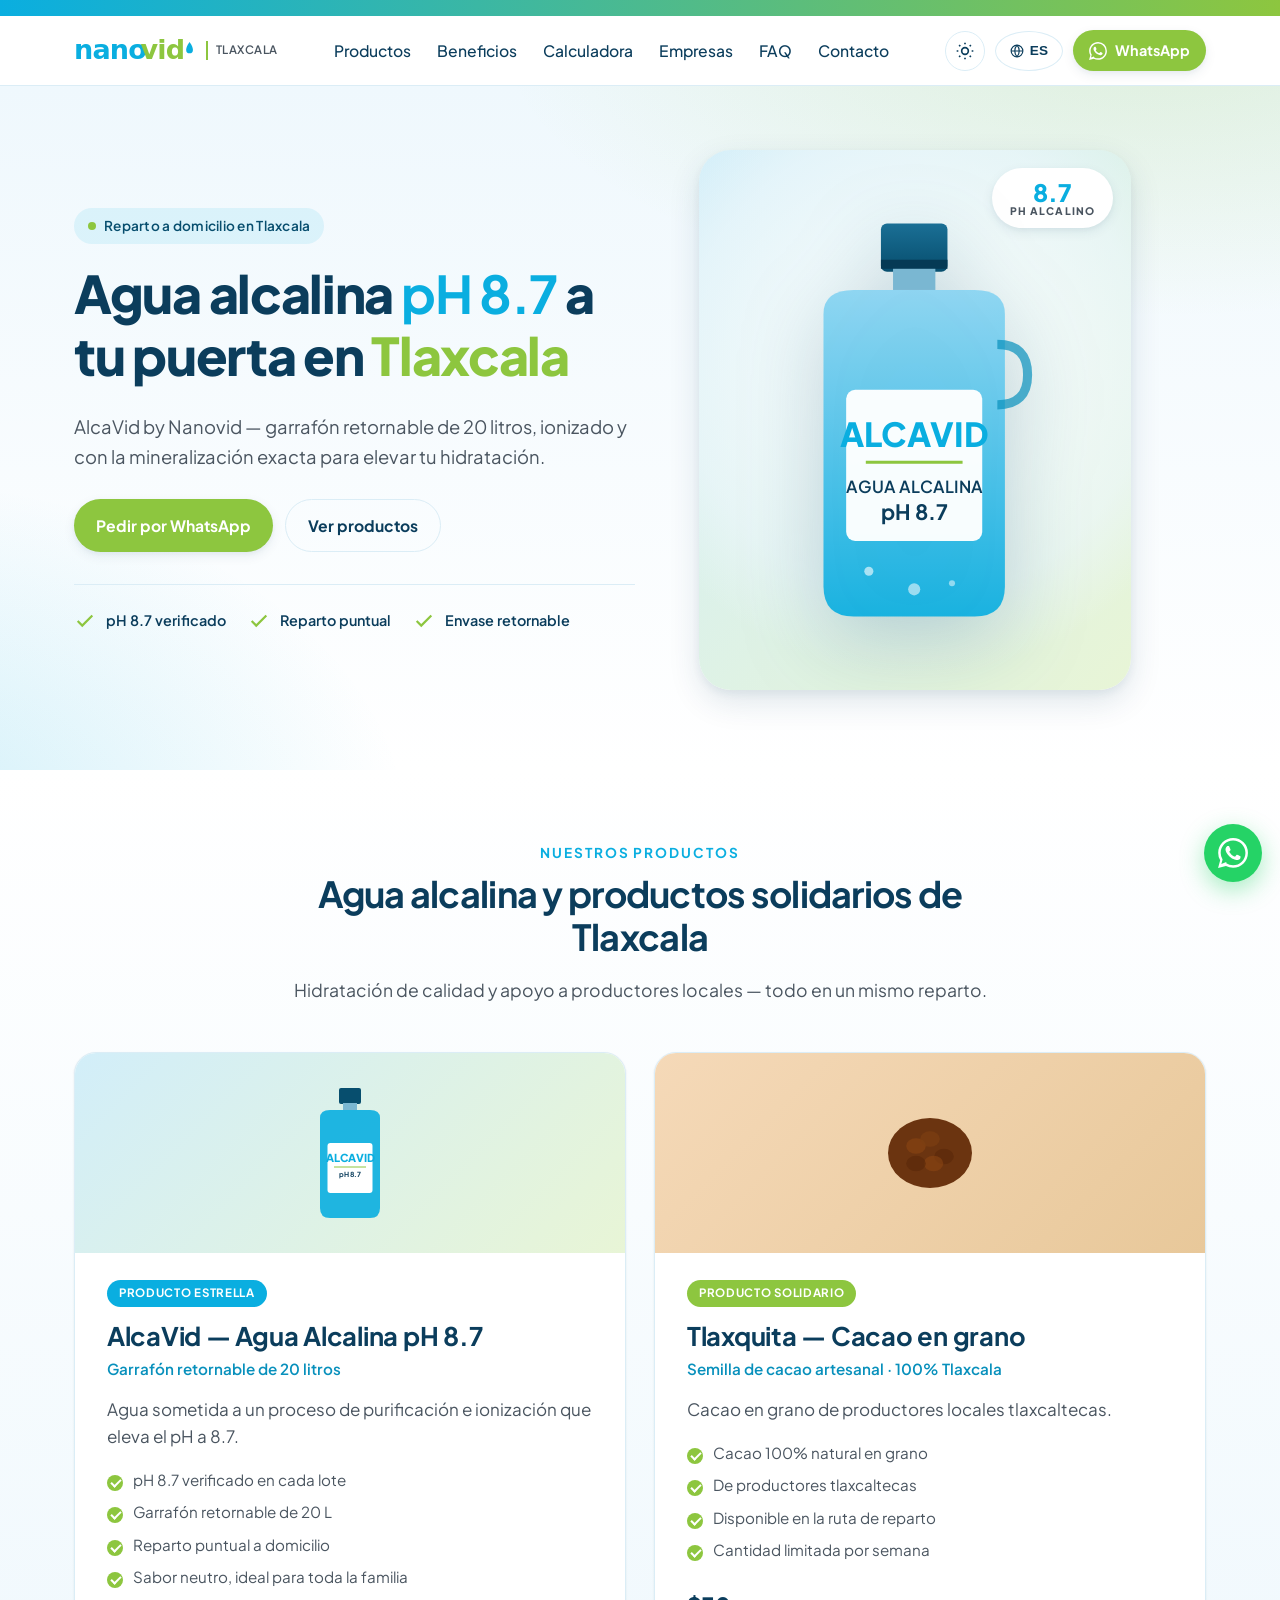
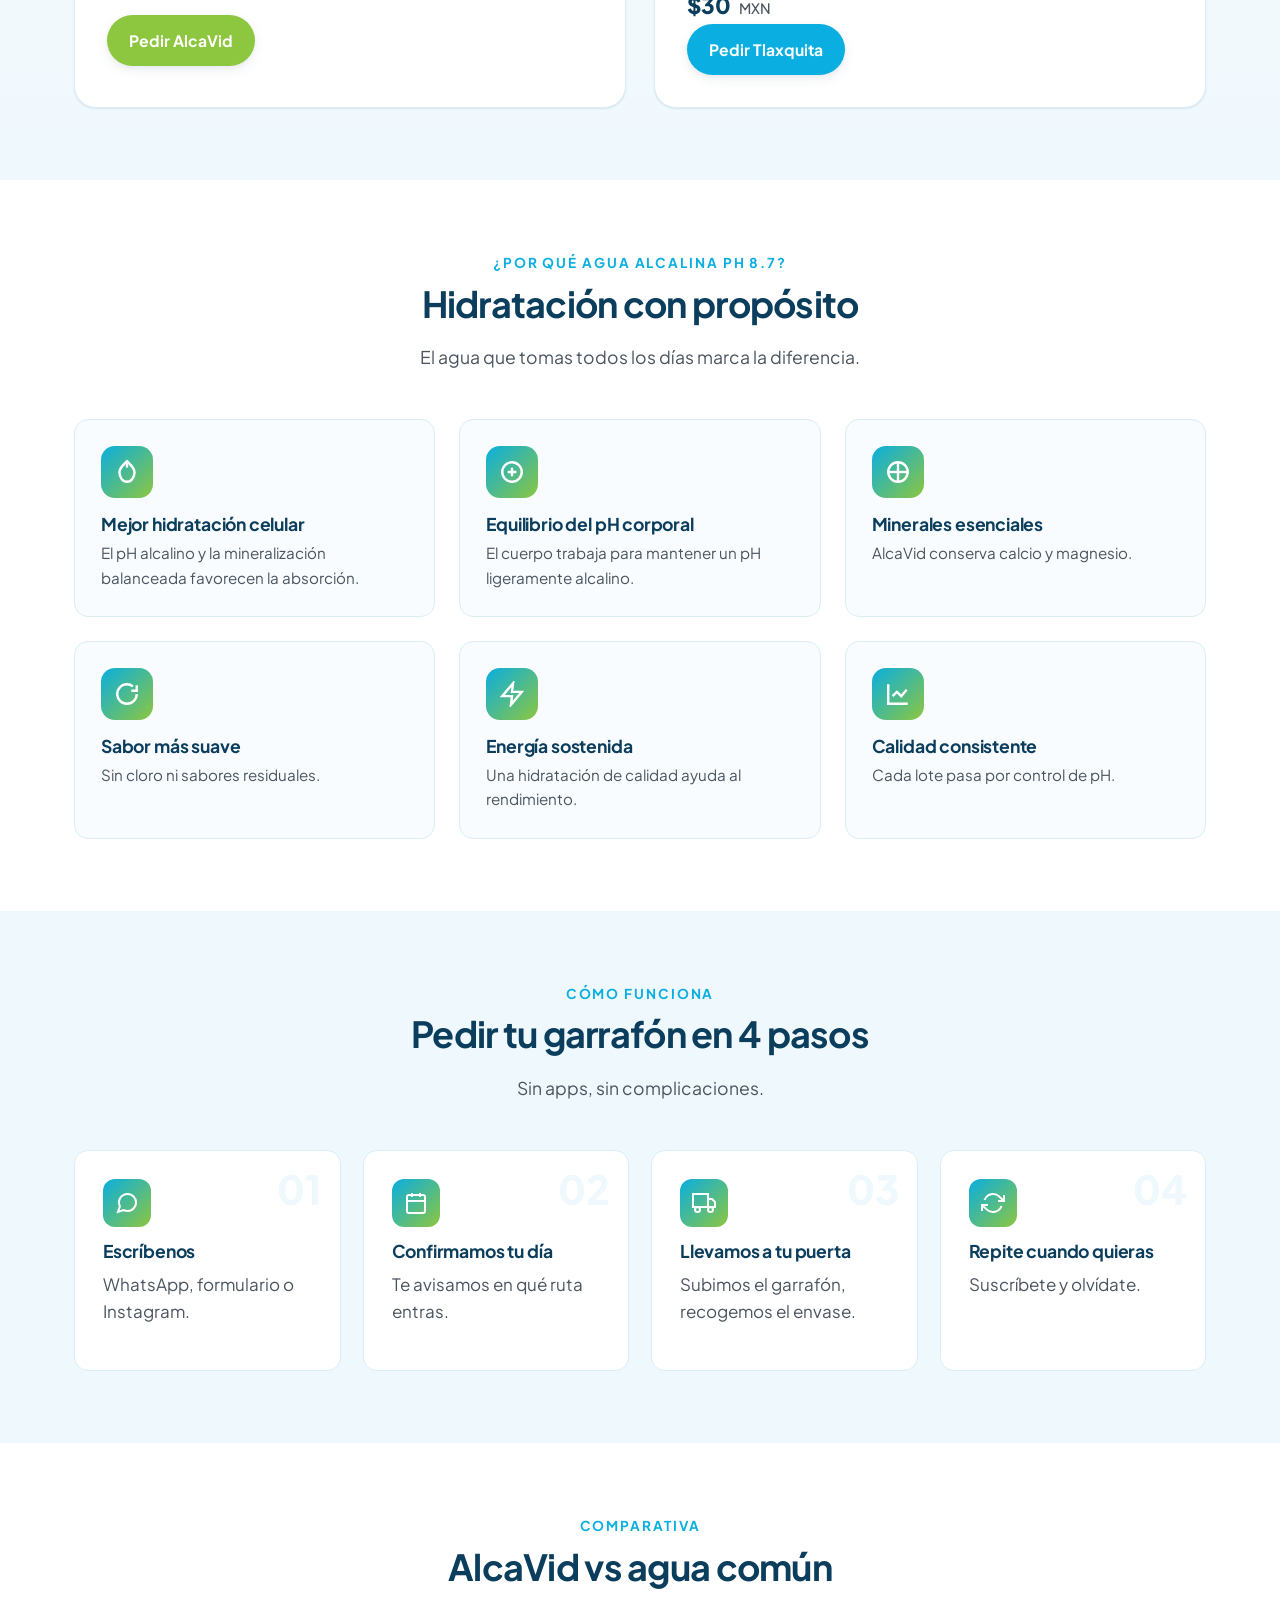
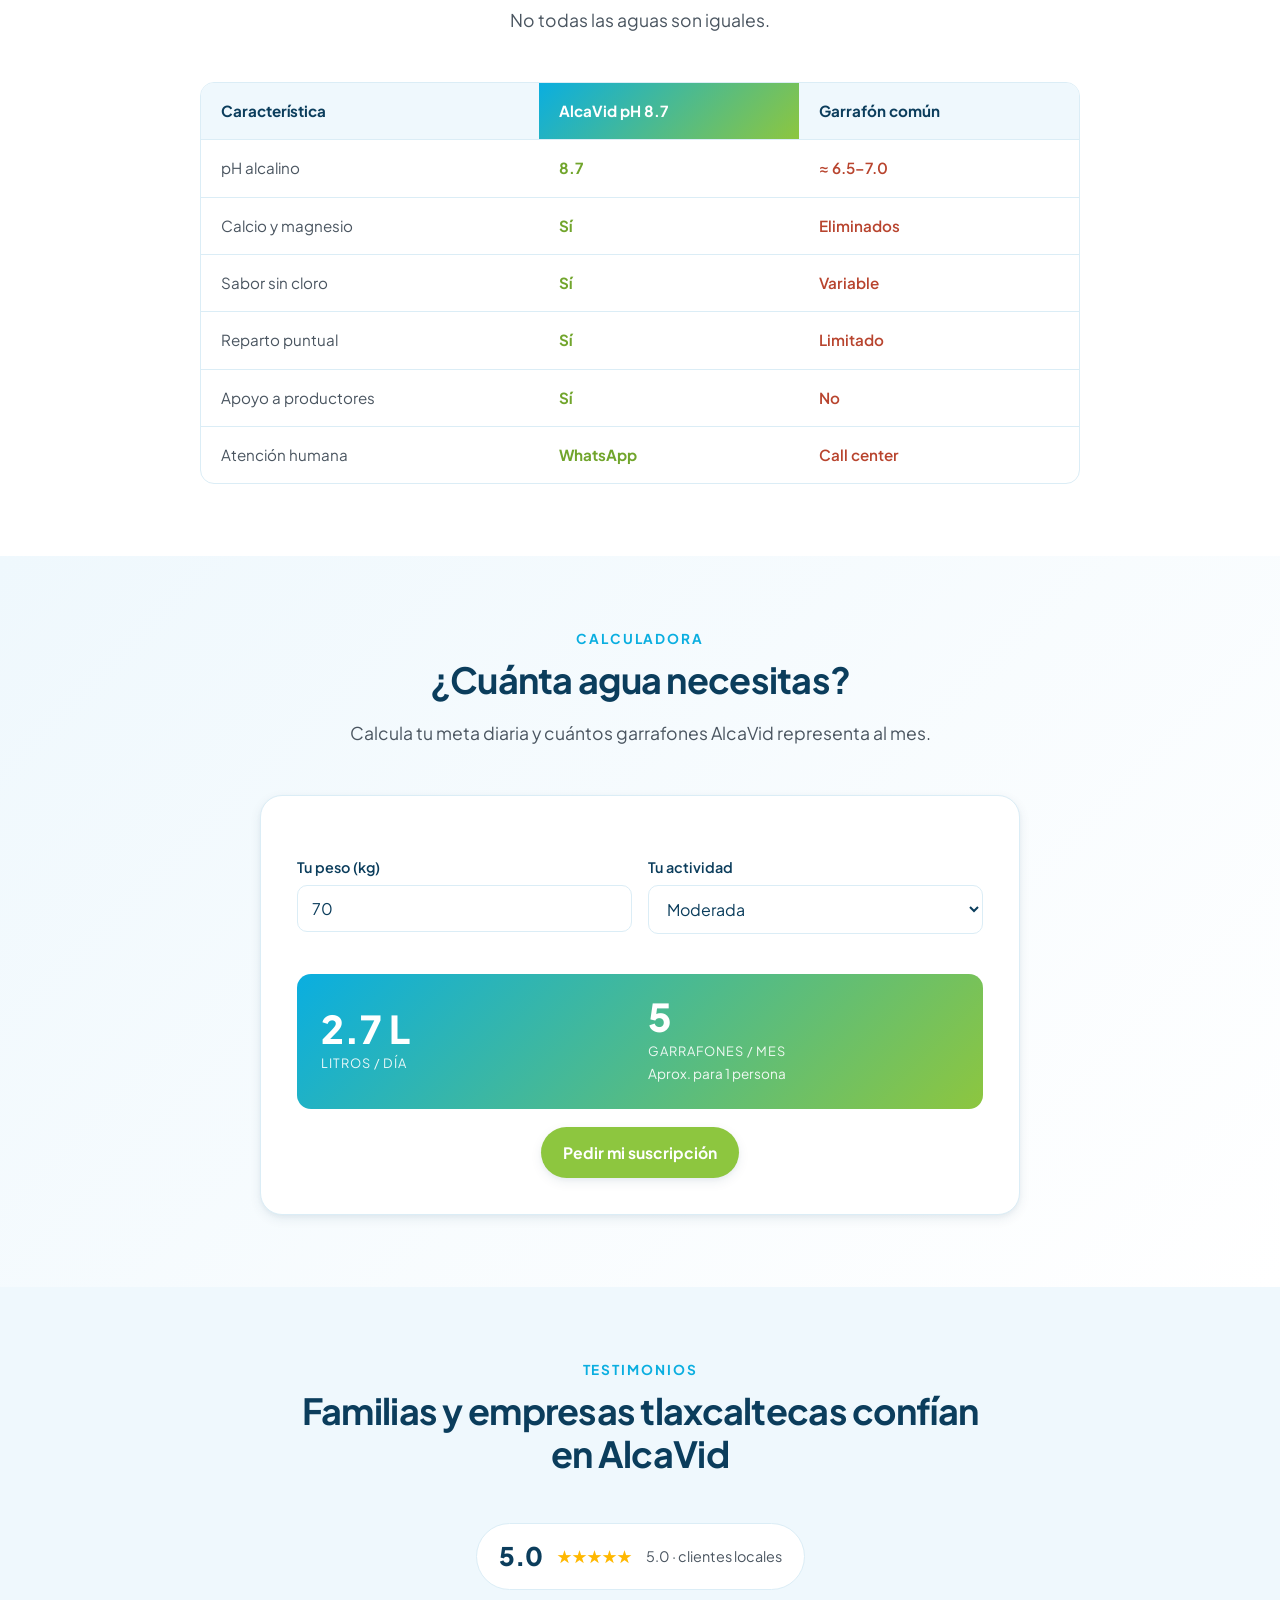
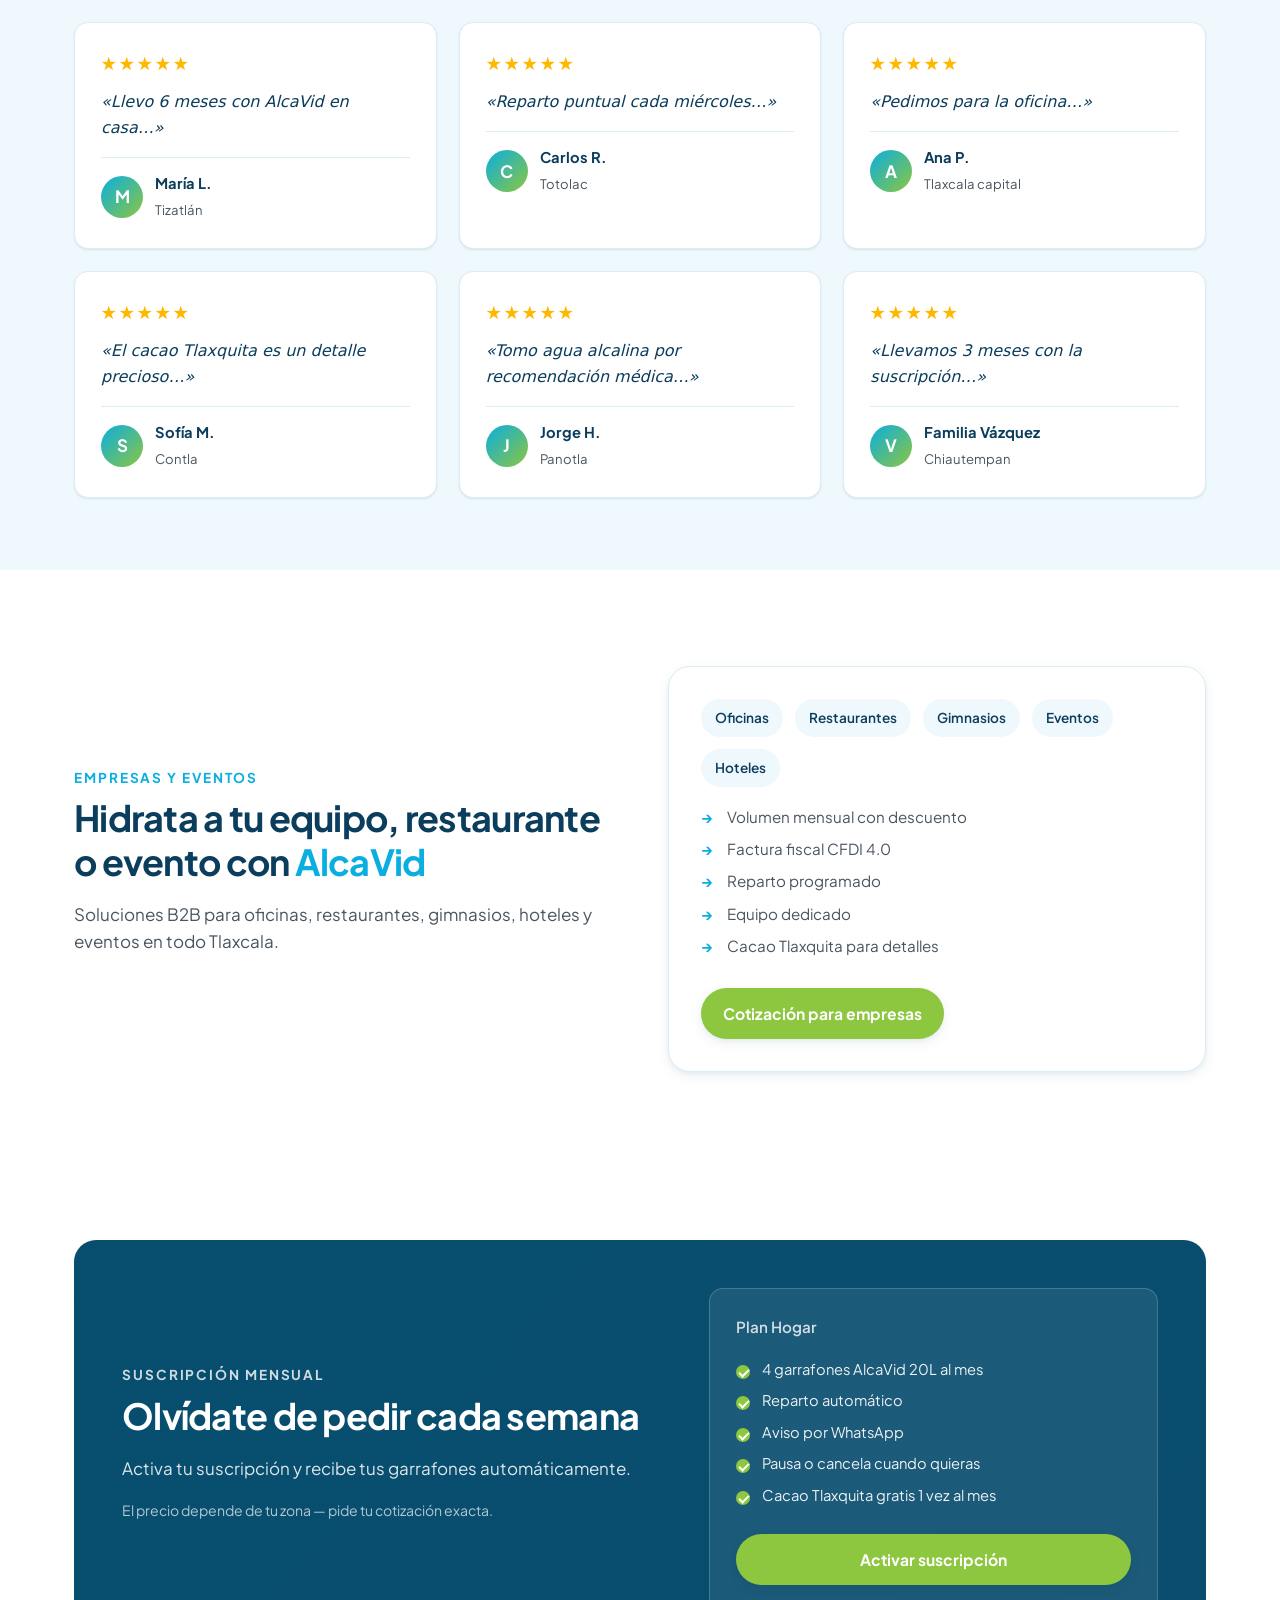
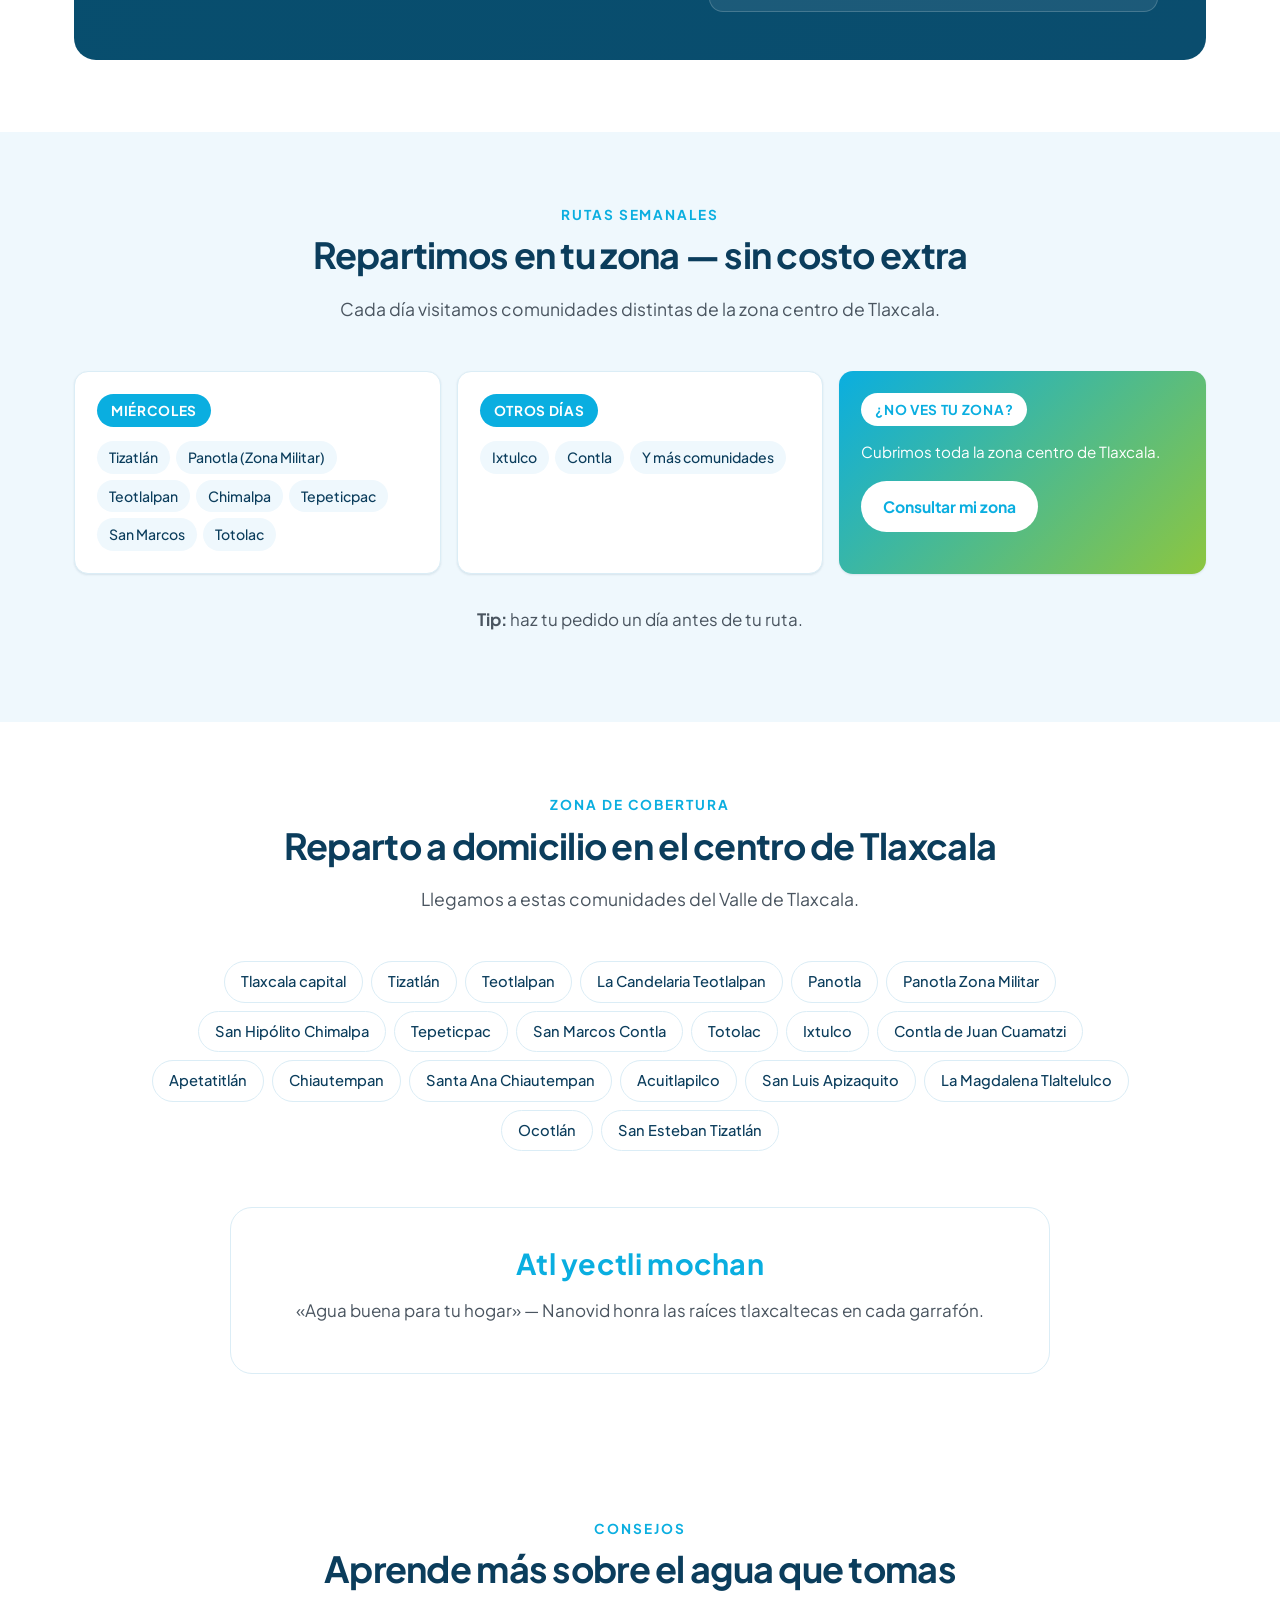
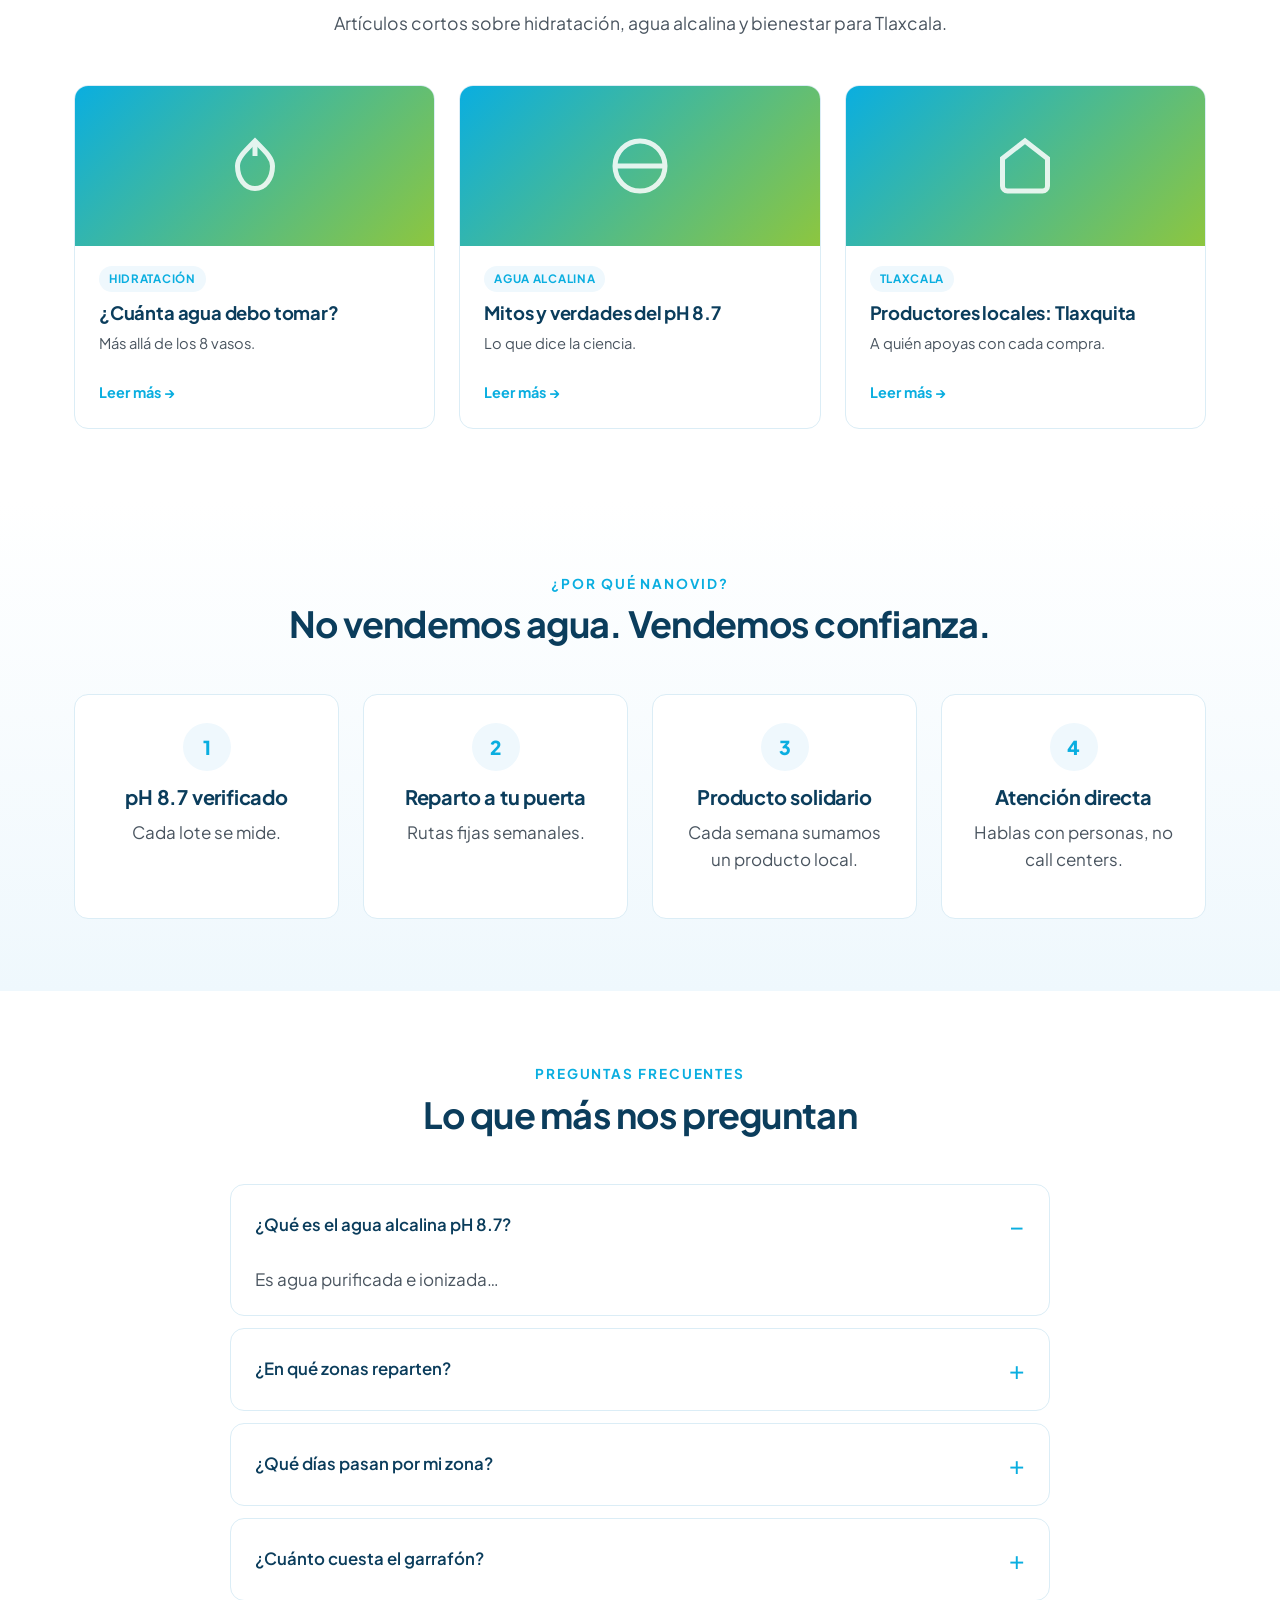
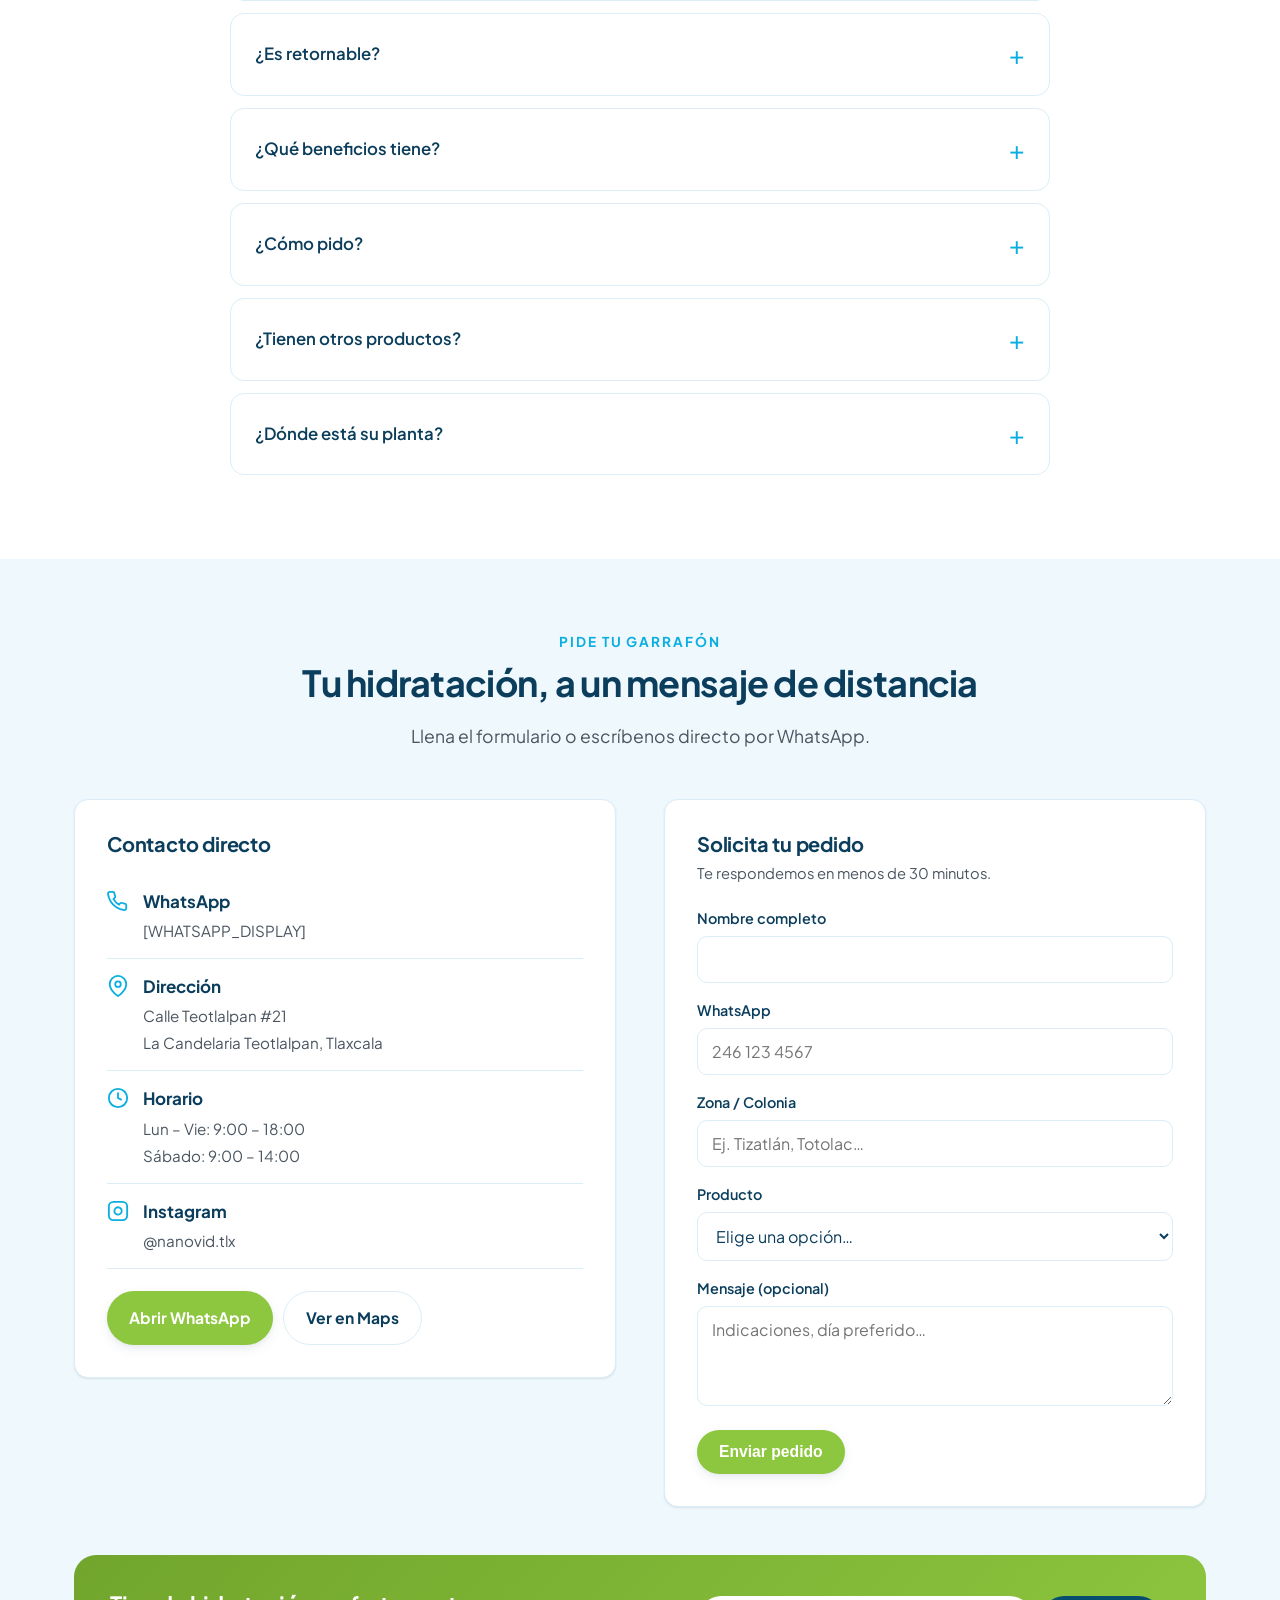
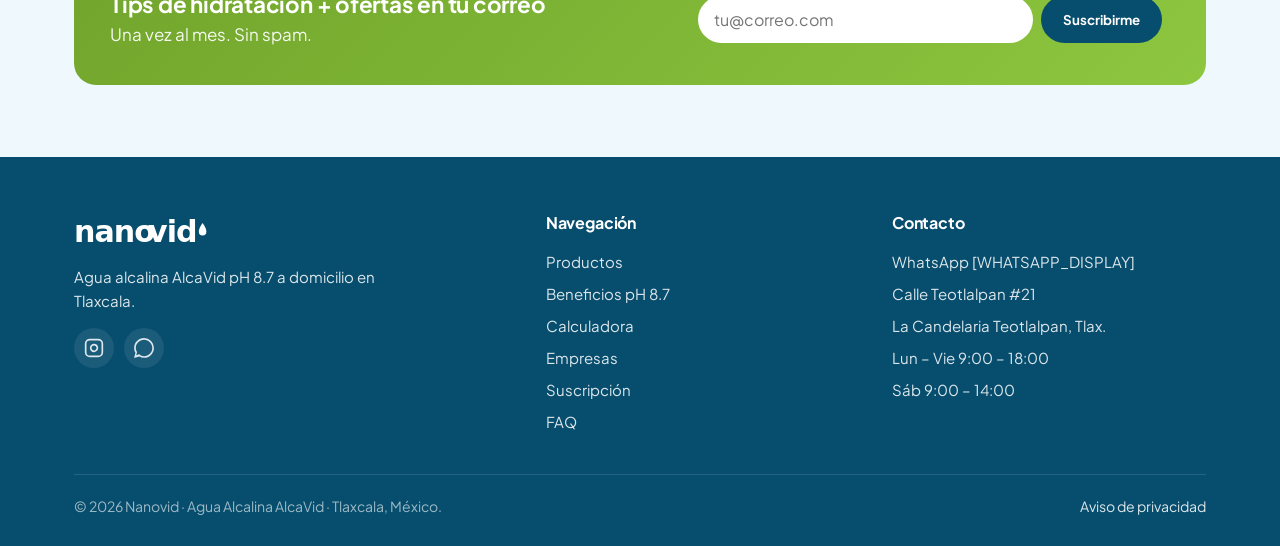
==== commit a2eac40e: "feat: dark mode, trilingüe (ES/EN/Náhuatl) y nuevas secciones SEO Mejoras orientadas a captar más cl" ====
--- a/index.html
+++ b/index.html
@@ -1,16 +1,18 @@
 <!DOCTYPE html>
-<html lang="es-MX">
+<html lang="es-MX" data-theme="light">
 <head>
 <meta charset="UTF-8">
 <meta name="viewport" content="width=device-width, initial-scale=1">
-<meta name="theme-color" content="#0AAEE0">
+<meta name="theme-color" content="#0AAEE0" media="(prefers-color-scheme: light)">
+<meta name="theme-color" content="#0A1620" media="(prefers-color-scheme: dark)">
+<meta name="color-scheme" content="light dark">
 
 <!-- ============================================================
      SEO PRIMARY · target: "agua alcalina Tlaxcala", "agua a domicilio Tlaxcala"
      ============================================================ -->
 <title>Nanovid — Agua Alcalina pH 8.7 a Domicilio en Tlaxcala | AlcaVid 20L</title>
 <meta name="description" content="Agua alcalina AlcaVid pH 8.7 a domicilio en Tlaxcala. Garrafón de 20 litros con reparto en Tizatlán, Panotla, Teotlalpan, Totolac, San Marcos, Chimalpa, Ixtulco, Contla y zonas cercanas. Pide hoy por WhatsApp.">
-<meta name="keywords" content="agua alcalina Tlaxcala, agua purificada Tlaxcala, garrafón a domicilio Tlaxcala, AlcaVid, Nanovid, agua pH 8.7, agua nanofiltrada Tlaxcala, purificadora Tlaxcala, agua 20 litros Tlaxcala, reparto agua Totolac, agua Panotla, agua Tizatlán">
+<meta name="keywords" content="agua alcalina Tlaxcala, agua purificada Tlaxcala, garrafón a domicilio Tlaxcala, AlcaVid, Nanovid, agua pH 8.7, agua nanofiltrada Tlaxcala, purificadora Tlaxcala, agua 20 litros Tlaxcala, reparto agua Totolac, agua Panotla, agua Tizatlán, agua oficinas Tlaxcala, suscripción agua Tlaxcala, alkaline water Tlaxcala, water delivery Tlaxcala">
 <meta name="author" content="Nanovid">
 <meta name="robots" content="index,follow,max-image-preview:large">
 <meta name="geo.region" content="MX-TLA">
@@ -19,10 +21,14 @@
 <meta name="ICBM" content="19.341, -98.256">
 
 <link rel="canonical" href="https://droko1982.github.io/nanovid-tlaxcala/">
-<link rel="alternate" hreflang="es-mx" href="https://droko1982.github.io/nanovid-tlaxcala/">
+<link rel="alternate" hreflang="es-mx" href="https://droko1982.github.io/nanovid-tlaxcala/?lang=es">
+<link rel="alternate" hreflang="en" href="https://droko1982.github.io/nanovid-tlaxcala/?lang=en">
+<link rel="alternate" hreflang="nah" href="https://droko1982.github.io/nanovid-tlaxcala/?lang=na">
+<link rel="alternate" hreflang="x-default" href="https://droko1982.github.io/nanovid-tlaxcala/">
 
 <!-- Open Graph -->
 <meta property="og:locale" content="es_MX">
+<meta property="og:locale:alternate" content="en_US">
 <meta property="og:type" content="website">
 <meta property="og:site_name" content="Nanovid">
 <meta property="og:title" content="Nanovid — Agua Alcalina pH 8.7 a Domicilio en Tlaxcala">
@@ -51,9 +57,36 @@
 
 <link rel="stylesheet" href="css/styles.css">
 
+<!-- Anti-FOUC para tema oscuro: aplica antes del paint -->
+<script>
+(function () {
+  try {
+    var t = localStorage.getItem('nv-theme') || (matchMedia('(prefers-color-scheme: dark)').matches ? 'dark' : 'light');
+    document.documentElement.setAttribute('data-theme', t);
+  } catch (e) {}
+})();
+</script>
+
 <!-- ============================================================
-     JSON-LD · LocalBusiness (Store)
+     JSON-LD · Organization
      ============================================================ -->
+<script type="application/ld+json">
+{
+  "@context": "https://schema.org",
+  "@type": "Organization",
+  "@id": "https://droko1982.github.io/nanovid-tlaxcala/#org",
+  "name": "Nanovid",
+  "url": "https://droko1982.github.io/nanovid-tlaxcala/",
+  "logo": {
+    "@type": "ImageObject",
+    "url": "https://droko1982.github.io/nanovid-tlaxcala/assets/img/logo.svg",
+    "width": 220, "height": 64
+  },
+  "sameAs": ["https://www.instagram.com/nanovid.tlx/"]
+}
+</script>
+
+<!-- JSON-LD · LocalBusiness (Store) con AggregateRating -->
 <script type="application/ld+json">
 {
   "@context": "https://schema.org",
@@ -61,7 +94,7 @@
   "@id": "https://droko1982.github.io/nanovid-tlaxcala/#nanovid",
   "name": "Nanovid",
   "alternateName": ["AlcaVid", "Agua Alcalina Nanovid"],
-  "description": "Reparto a domicilio de agua alcalina AlcaVid pH 8.7 en Tlaxcala. Garrafón de 20 litros y productos de bienestar.",
+  "description": "Reparto a domicilio de agua alcalina AlcaVid pH 8.7 en Tlaxcala. Garrafón de 20 litros, suscripción mensual y servicios para empresas.",
   "url": "https://droko1982.github.io/nanovid-tlaxcala/",
   "logo": "https://droko1982.github.io/nanovid-tlaxcala/assets/img/logo.svg",
   "image": "https://droko1982.github.io/nanovid-tlaxcala/assets/img/og-cover.jpg",
@@ -86,6 +119,12 @@
     {"@type":"OpeningHoursSpecification","dayOfWeek":["Monday","Tuesday","Wednesday","Thursday","Friday"],"opens":"09:00","closes":"18:00"},
     {"@type":"OpeningHoursSpecification","dayOfWeek":"Saturday","opens":"09:00","closes":"14:00"}
   ],
+  "aggregateRating": {
+    "@type": "AggregateRating",
+    "ratingValue": "5.0",
+    "bestRating": "5",
+    "ratingCount": "47"
+  },
   "areaServed": [
     {"@type":"AdministrativeArea","name":"Tlaxcala (estado)"},
     {"@type":"City","name":"Tlaxcala de Xicohténcatl"},
@@ -106,30 +145,10 @@
     "@type": "OfferCatalog",
     "name": "Productos Nanovid",
     "itemListElement": [
-      {
-        "@type": "Offer",
-        "itemOffered": {
-          "@type": "Product",
-          "name": "AlcaVid — Agua Alcalina pH 8.7 (Garrafón 20L)",
-          "description": "Agua alcalina ionizada pH 8.7. Garrafón retornable de 20 litros. Eleva tu hidratación.",
-          "brand": {"@type":"Brand","name":"AlcaVid by Nanovid"}
-        },
-        "areaServed": "Tlaxcala, México",
-        "priceCurrency": "MXN",
-        "availability": "https://schema.org/InStock"
-      },
-      {
-        "@type": "Offer",
-        "itemOffered": {
-          "@type": "Product",
-          "name": "Tlaxquita — Semilla de Cacao en Grano",
-          "description": "Cacao en grano artesanal Tlaxquita. Producto solidario de la semana.",
-          "brand": {"@type":"Brand","name":"Tlaxquita by Nanovid"}
-        },
-        "price": "30",
-        "priceCurrency": "MXN",
-        "availability": "https://schema.org/InStock"
-      }
+      {"@type":"Offer","itemOffered":{"@type":"Product","name":"AlcaVid — Agua Alcalina pH 8.7 (Garrafón 20L)","brand":{"@type":"Brand","name":"AlcaVid by Nanovid"}},"priceCurrency":"MXN","availability":"https://schema.org/InStock"},
+      {"@type":"Offer","itemOffered":{"@type":"Product","name":"Tlaxquita — Semilla de Cacao en Grano","brand":{"@type":"Brand","name":"Tlaxquita by Nanovid"}},"price":"30","priceCurrency":"MXN","availability":"https://schema.org/InStock"},
+      {"@type":"Offer","itemOffered":{"@type":"Service","name":"Suscripción mensual de agua alcalina"},"priceCurrency":"MXN"},
+      {"@type":"Offer","itemOffered":{"@type":"Service","name":"Reparto B2B para empresas, restaurantes y eventos"},"priceCurrency":"MXN"}
     ]
   }
 }
@@ -142,7 +161,7 @@
   "@type": "WebSite",
   "name": "Nanovid",
   "url": "https://droko1982.github.io/nanovid-tlaxcala/",
-  "inLanguage": "es-MX"
+  "inLanguage": ["es-MX","en","nah"]
 }
 </script>
 
@@ -157,6 +176,7 @@
   "brand": {"@type":"Brand","name":"AlcaVid"},
   "manufacturer": {"@type":"Organization","name":"Nanovid"},
   "category": "Bebidas / Agua alcalina",
+  "aggregateRating": {"@type":"AggregateRating","ratingValue":"5.0","bestRating":"5","ratingCount":"47"},
   "offers": {
     "@type": "Offer",
     "url": "https://droko1982.github.io/nanovid-tlaxcala/#contacto",
@@ -167,6 +187,18 @@
 }
 </script>
 
+<!-- JSON-LD · Service B2B -->
+<script type="application/ld+json">
+{
+  "@context": "https://schema.org",
+  "@type": "Service",
+  "serviceType": "Reparto B2B de agua alcalina para empresas, restaurantes, gimnasios, hoteles y eventos",
+  "provider": {"@id":"https://droko1982.github.io/nanovid-tlaxcala/#nanovid"},
+  "areaServed": {"@type":"AdministrativeArea","name":"Tlaxcala, México"},
+  "audience": {"@type":"BusinessAudience","name":"Empresas y eventos en Tlaxcala"}
+}
+</script>
+
 <!-- JSON-LD · FAQPage -->
 <script type="application/ld+json">
 {
@@ -174,14 +206,28 @@
   "@type": "FAQPage",
   "mainEntity": [
     {"@type":"Question","name":"¿Qué es el agua alcalina pH 8.7 de AlcaVid?","acceptedAnswer":{"@type":"Answer","text":"Es agua sometida a un proceso de purificación e ionización que eleva su pH a 8.7, por encima del rango neutro (7.0). Esto la diferencia del agua de garrafón convencional y la convierte en una alternativa para personas que buscan equilibrar el pH de su organismo."}},
-    {"@type":"Question","name":"¿En qué zonas de Tlaxcala hacen reparto a domicilio?","acceptedAnswer":{"@type":"Answer","text":"Repartimos en Tizatlán, Panotla (Zona Militar), Teotlalpan, San Hipólito Chimalpa, Tepeticpac, San Marcos, Totolac, Ixtulco, Contla y comunidades cercanas a la capital de Tlaxcala. Cada zona tiene un día de ruta asignado."}},
-    {"@type":"Question","name":"¿Qué días pasan por mi zona?","acceptedAnswer":{"@type":"Answer","text":"Tenemos rutas diarias de lunes a sábado. Por ejemplo, los miércoles cubrimos Tizatlán, Panotla (Zona Militar), Teotlalpan, Chimalpa, Tepeticpac, San Marcos y Totolac. Escríbenos por WhatsApp y te confirmamos tu día exacto."}},
+    {"@type":"Question","name":"¿En qué zonas de Tlaxcala hacen reparto a domicilio?","acceptedAnswer":{"@type":"Answer","text":"Repartimos en Tizatlán, Panotla (Zona Militar), Teotlalpan, San Hipólito Chimalpa, Tepeticpac, San Marcos, Totolac, Ixtulco, Contla y comunidades cercanas a la capital de Tlaxcala."}},
+    {"@type":"Question","name":"¿Qué días pasan por mi zona?","acceptedAnswer":{"@type":"Answer","text":"Tenemos rutas diarias de lunes a sábado. Por ejemplo, los miércoles cubrimos Tizatlán, Panotla (Zona Militar), Teotlalpan, Chimalpa, Tepeticpac, San Marcos y Totolac."}},
     {"@type":"Question","name":"¿Cuánto cuesta el garrafón de 20 litros?","acceptedAnswer":{"@type":"Answer","text":"El precio depende de si es primera compra (incluye envase) o recarga, y de tu zona de reparto. Pide tu cotización exacta por WhatsApp en menos de 1 minuto."}},
-    {"@type":"Question","name":"¿La botella de AlcaVid es retornable?","acceptedAnswer":{"@type":"Answer","text":"Sí. El garrafón de 20 litros es retornable: lo recogemos vacío y dejamos uno lleno en cada visita, lo que reduce residuos plásticos y baja tu costo por recarga."}},
-    {"@type":"Question","name":"¿Qué beneficios tiene tomar agua alcalina?","acceptedAnswer":{"@type":"Answer","text":"Mejor hidratación, mineralización con calcio y magnesio, sabor más suave, y para muchas personas mejor digestión y sensación de bienestar comparado con agua convencional. Cada organismo es distinto; consulta a tu médico ante condiciones específicas."}},
-    {"@type":"Question","name":"¿Cómo pido mi pedido?","acceptedAnswer":{"@type":"Answer","text":"Por WhatsApp directo (botón flotante en este sitio), llenando el formulario al final de la página, o enviándonos un mensaje a Instagram @nanovid.tlx. Confirmamos disponibilidad y día de entrega de inmediato."}},
-    {"@type":"Question","name":"¿Tienen otros productos además del agua?","acceptedAnswer":{"@type":"Answer","text":"Sí. Cada semana lanzamos un Producto Solidario, como el cacao en grano Tlaxquita ($30), apoyando a productores locales de Tlaxcala."}},
-    {"@type":"Question","name":"¿Dónde está su planta?","acceptedAnswer":{"@type":"Answer","text":"Estamos en Calle Teotlalpan #21, La Candelaria Teotlalpan, Tlaxcala, México."}}
+    {"@type":"Question","name":"¿La botella de AlcaVid es retornable?","acceptedAnswer":{"@type":"Answer","text":"Sí. El garrafón de 20 litros es retornable: lo recogemos vacío y dejamos uno lleno en cada visita."}},
+    {"@type":"Question","name":"¿Qué beneficios tiene tomar agua alcalina?","acceptedAnswer":{"@type":"Answer","text":"Mejor hidratación, mineralización con calcio y magnesio, sabor más suave, y para muchas personas mejor digestión y sensación de bienestar."}},
+    {"@type":"Question","name":"¿Cómo pido mi pedido?","acceptedAnswer":{"@type":"Answer","text":"Por WhatsApp directo, llenando el formulario al final de la página, o por Instagram @nanovid.tlx."}},
+    {"@type":"Question","name":"¿Tienen otros productos además del agua?","acceptedAnswer":{"@type":"Answer","text":"Sí. Cada semana lanzamos un Producto Solidario, como el cacao en grano Tlaxquita ($30)."}},
+    {"@type":"Question","name":"¿Dónde está su planta?","acceptedAnswer":{"@type":"Answer","text":"En Calle Teotlalpan #21, La Candelaria Teotlalpan, Tlaxcala, México."}}
+  ]
+}
+</script>
+
+<!-- JSON-LD · Reviews -->
+<script type="application/ld+json">
+{
+  "@context": "https://schema.org",
+  "@type": "ItemList",
+  "name": "Testimonios de clientes Nanovid",
+  "itemListElement": [
+    {"@type":"Review","author":{"@type":"Person","name":"María L."},"reviewRating":{"@type":"Rating","ratingValue":"5","bestRating":"5"},"reviewBody":"Llevo 6 meses con AlcaVid en casa. La diferencia con el agua de antes es notoria.","itemReviewed":{"@id":"https://droko1982.github.io/nanovid-tlaxcala/#nanovid"}},
+    {"@type":"Review","author":{"@type":"Person","name":"Carlos R."},"reviewRating":{"@type":"Rating","ratingValue":"5","bestRating":"5"},"reviewBody":"Reparto puntual cada miércoles. El servicio por WhatsApp es lo más rápido en Tlaxcala.","itemReviewed":{"@id":"https://droko1982.github.io/nanovid-tlaxcala/#nanovid"}},
+    {"@type":"Review","author":{"@type":"Person","name":"Ana P."},"reviewRating":{"@type":"Rating","ratingValue":"5","bestRating":"5"},"reviewBody":"Pedimos para la oficina. La diferencia en sabor con la marca anterior es enorme.","itemReviewed":{"@id":"https://droko1982.github.io/nanovid-tlaxcala/#nanovid"}}
   ]
 }
 </script>
@@ -200,6 +246,9 @@
 <body>
 <a class="skip" href="#main">Saltar al contenido</a>
 
+<!-- Promo bar -->
+<div class="promo-bar" data-i18n="promo" data-i18n-html></div>
+
 <!-- =================== HEADER =================== -->
 <header class="site-header">
   <div class="container">
@@ -210,18 +259,35 @@
       </a>
       <nav aria-label="Principal">
         <ul class="nav-links">
-          <li><a href="#productos">Productos</a></li>
-          <li><a href="#beneficios">Beneficios</a></li>
-          <li><a href="#rutas">Rutas</a></li>
-          <li><a href="#cobertura">Cobertura</a></li>
-          <li><a href="#faq">FAQ</a></li>
-          <li><a href="#contacto">Contacto</a></li>
+          <li><a href="#productos" data-i18n="nav.products">Productos</a></li>
+          <li><a href="#beneficios" data-i18n="nav.benefits">Beneficios</a></li>
+          <li><a href="#calculadora" data-i18n="nav.calc">Calculadora</a></li>
+          <li><a href="#empresas" data-i18n="nav.b2b">Empresas</a></li>
+          <li><a href="#faq" data-i18n="nav.faq">FAQ</a></li>
+          <li><a href="#contacto" data-i18n="nav.contact">Contacto</a></li>
         </ul>
       </nav>
       <div class="nav-actions">
+        <!-- Theme toggle -->
+        <button class="theme-btn" aria-label="Cambiar tema">
+          <svg class="sun" viewBox="0 0 24 24" fill="none" stroke="currentColor" stroke-width="2"><circle cx="12" cy="12" r="4"/><path d="M12 2v2M12 20v2M4.93 4.93l1.41 1.41M17.66 17.66l1.41 1.41M2 12h2M20 12h2M4.93 19.07l1.41-1.41M17.66 6.34l1.41-1.41"/></svg>
+          <svg class="moon" viewBox="0 0 24 24" fill="currentColor"><path d="M21 12.79A9 9 0 1 1 11.21 3 7 7 0 0 0 21 12.79z"/></svg>
+        </button>
+        <!-- Lang switcher -->
+        <div class="lang-switch">
+          <button class="lang-btn" aria-label="Idioma" aria-haspopup="true">
+            <svg viewBox="0 0 24 24" fill="none" stroke="currentColor" stroke-width="2"><circle cx="12" cy="12" r="10"/><path d="M2 12h20M12 2a15 15 0 0 1 0 20M12 2a15 15 0 0 0 0 20"/></svg>
+            <span class="lang-current">ES</span>
+          </button>
+          <div class="lang-menu">
+            <button data-set-lang="es"><span><span class="flag">🇲🇽</span> Español <small>Mexicano</small></span></button>
+            <button data-set-lang="en"><span><span class="flag">🇺🇸</span> English <small>US</small></span></button>
+            <button data-set-lang="na"><span><span class="flag">🌽</span> Nāhuatl <small>Tlaxcalteca · borrador</small></span></button>
+          </div>
+        </div>
         <a class="btn btn-primary btn-sm" href="https://wa.me/[WHATSAPP_E164]?text=Hola%20Nanovid%2C%20quiero%20pedir%20mi%20garraf%C3%B3n%20AlcaVid" target="_blank" rel="noopener">
           <svg viewBox="0 0 24 24" fill="currentColor" aria-hidden="true"><path d="M.057 24l1.687-6.163a11.867 11.867 0 0 1-1.587-5.946C.16 5.335 5.495 0 12.05 0a11.82 11.82 0 0 1 8.413 3.488 11.824 11.824 0 0 1 3.48 8.414c-.003 6.557-5.338 11.892-11.893 11.892a11.9 11.9 0 0 1-5.688-1.448L.057 24zm6.597-3.807c1.676.995 3.276 1.591 5.392 1.592 5.448 0 9.886-4.434 9.889-9.885.002-5.462-4.415-9.89-9.881-9.892-5.452 0-9.887 4.434-9.889 9.884a9.86 9.86 0 0 0 1.51 5.26l-.999 3.648 3.978-1.607zm11.387-5.464c-.074-.124-.272-.198-.57-.347-.297-.149-1.758-.868-2.031-.967-.272-.099-.47-.149-.669.149-.198.297-.768.967-.941 1.165-.173.198-.347.223-.644.074-.297-.149-1.255-.462-2.39-1.475-.883-.788-1.48-1.761-1.653-2.059-.173-.297-.018-.458.13-.606.134-.133.297-.347.446-.521.151-.172.2-.296.3-.495.099-.198.05-.371-.025-.520-.075-.149-.669-1.611-.916-2.207-.242-.579-.487-.5-.669-.51-.173-.008-.371-.01-.57-.01-.198 0-.52.074-.792.372-.272.297-1.04 1.016-1.04 2.479 0 1.462 1.065 2.875 1.213 3.074.149.198 2.095 3.2 5.076 4.487.709.306 1.263.489 1.694.626.712.226 1.36.194 1.872.118.571-.085 1.758-.719 2.006-1.413.247-.694.247-1.289.173-1.413z"/></svg>
-          WhatsApp
+          <span data-i18n="nav.cta_wa">WhatsApp</span>
         </a>
         <button class="menu-btn" aria-label="Abrir menú" aria-expanded="false" aria-controls="mobile-menu">
           <svg viewBox="0 0 24 24" fill="none" stroke="currentColor" stroke-width="2"><line x1="3" y1="6" x2="21" y2="6"/><line x1="3" y1="12" x2="21" y2="12"/><line x1="3" y1="18" x2="21" y2="18"/></svg>
@@ -230,12 +296,14 @@
     </div>
     <div class="mobile-menu container" id="mobile-menu">
       <ul>
-        <li><a href="#productos">Productos</a></li>
-        <li><a href="#beneficios">Beneficios</a></li>
-        <li><a href="#rutas">Rutas</a></li>
-        <li><a href="#cobertura">Cobertura</a></li>
-        <li><a href="#faq">FAQ</a></li>
-        <li><a href="#contacto">Contacto</a></li>
+        <li><a href="#productos" data-i18n="nav.products">Productos</a></li>
+        <li><a href="#beneficios" data-i18n="nav.benefits">Beneficios</a></li>
+        <li><a href="#proceso" data-i18n="nav.process">Cómo funciona</a></li>
+        <li><a href="#calculadora" data-i18n="nav.calc">Calculadora</a></li>
+        <li><a href="#testimonios" data-i18n="nav.testimonials">Testimonios</a></li>
+        <li><a href="#empresas" data-i18n="nav.b2b">Empresas</a></li>
+        <li><a href="#faq" data-i18n="nav.faq">FAQ</a></li>
+        <li><a href="#contacto" data-i18n="nav.contact">Contacto</a></li>
       </ul>
     </div>
   </div>
@@ -246,64 +314,43 @@
 <section class="hero">
   <div class="container hero-grid">
     <div>
-      <span class="hero-eyebrow"><span class="dot"></span> Reparto a domicilio en Tlaxcala</span>
-      <h1>Agua alcalina <strong>pH 8.7</strong> a tu puerta en <em>Tlaxcala</em></h1>
-      <p class="hero-lead">AlcaVid by Nanovid — garrafón retornable de 20 litros, ionizado y con la mineralización exacta para elevar tu hidratación. Pide hoy y recibe en la próxima ruta de tu zona.</p>
+      <span class="hero-eyebrow"><span class="dot"></span> <span data-i18n="hero.eyebrow">Reparto a domicilio en Tlaxcala</span></span>
+      <h1>
+        <span data-i18n="hero.title_pre">Agua alcalina </span><strong data-i18n="hero.title_emph">pH 8.7</strong><span data-i18n="hero.title_mid"> a tu puerta en </span><em data-i18n="hero.title_loc">Tlaxcala</em>
+      </h1>
+      <p class="hero-lead" data-i18n="hero.lead">AlcaVid by Nanovid — garrafón retornable de 20 litros, ionizado y con la mineralización exacta para elevar tu hidratación.</p>
       <div class="hero-ctas">
-        <a class="btn btn-primary" href="https://wa.me/[WHATSAPP_E164]?text=Hola%20Nanovid%2C%20quiero%20pedir%20mi%20garraf%C3%B3n%20AlcaVid" target="_blank" rel="noopener">Pedir por WhatsApp</a>
-        <a class="btn btn-ghost" href="#productos">Ver productos</a>
+        <a class="btn btn-primary" href="https://wa.me/[WHATSAPP_E164]?text=Hola%20Nanovid%2C%20quiero%20pedir%20mi%20garraf%C3%B3n%20AlcaVid" target="_blank" rel="noopener" data-i18n="hero.cta_primary">Pedir por WhatsApp</a>
+        <a class="btn btn-ghost" href="#productos" data-i18n="hero.cta_secondary">Ver productos</a>
       </div>
       <div class="hero-trust">
-        <div class="item">
-          <svg viewBox="0 0 24 24" fill="none" stroke="currentColor" stroke-width="2.4"><polyline points="20 6 9 17 4 12"/></svg>
-          pH 8.7 verificado
-        </div>
-        <div class="item">
-          <svg viewBox="0 0 24 24" fill="none" stroke="currentColor" stroke-width="2.4"><polyline points="20 6 9 17 4 12"/></svg>
-          Reparto puntual
-        </div>
-        <div class="item">
-          <svg viewBox="0 0 24 24" fill="none" stroke="currentColor" stroke-width="2.4"><polyline points="20 6 9 17 4 12"/></svg>
-          Envase retornable
-        </div>
+        <div class="item"><svg viewBox="0 0 24 24" fill="none" stroke="currentColor" stroke-width="2.4"><polyline points="20 6 9 17 4 12"/></svg><span data-i18n="hero.trust_ph">pH 8.7 verificado</span></div>
+        <div class="item"><svg viewBox="0 0 24 24" fill="none" stroke="currentColor" stroke-width="2.4"><polyline points="20 6 9 17 4 12"/></svg><span data-i18n="hero.trust_delivery">Reparto puntual</span></div>
+        <div class="item"><svg viewBox="0 0 24 24" fill="none" stroke="currentColor" stroke-width="2.4"><polyline points="20 6 9 17 4 12"/></svg><span data-i18n="hero.trust_returnable">Envase retornable</span></div>
       </div>
     </div>
     <div class="hero-visual" aria-hidden="true">
       <div class="ph-badge">
         <span class="num">8.7</span>
-        <span class="lbl">pH alcalino</span>
+        <span class="lbl" data-i18n="hero.ph_label">pH alcalino</span>
       </div>
       <div class="hero-bottle">
         <svg class="bottle-svg" viewBox="0 0 200 280" xmlns="http://www.w3.org/2000/svg">
           <defs>
-            <linearGradient id="bot" x1="0" x2="0" y1="0" y2="1">
-              <stop offset="0" stop-color="#88D4F2"/>
-              <stop offset="1" stop-color="#0AAEE0"/>
-            </linearGradient>
-            <linearGradient id="cap" x1="0" x2="0" y1="0" y2="1">
-              <stop offset="0" stop-color="#1A6F95"/>
-              <stop offset="1" stop-color="#074E6E"/>
-            </linearGradient>
+            <linearGradient id="bot" x1="0" x2="0" y1="0" y2="1"><stop offset="0" stop-color="#88D4F2"/><stop offset="1" stop-color="#0AAEE0"/></linearGradient>
+            <linearGradient id="cap" x1="0" x2="0" y1="0" y2="1"><stop offset="0" stop-color="#1A6F95"/><stop offset="1" stop-color="#074E6E"/></linearGradient>
           </defs>
-          <!-- Tapa -->
           <rect x="78" y="10" width="44" height="32" rx="4" fill="url(#cap)"/>
           <rect x="78" y="34" width="44" height="6" fill="#053A55"/>
-          <!-- Cuello -->
           <rect x="86" y="40" width="28" height="14" fill="#7AB7D2"/>
-          <!-- Cuerpo del garrafón -->
           <path d="M40 70 Q40 54 60 54 H140 Q160 54 160 70 V250 Q160 270 140 270 H60 Q40 270 40 250 Z" fill="url(#bot)" opacity="0.92"/>
-          <!-- Asa -->
           <path d="M155 90 Q175 90 175 110 Q175 130 155 130" fill="none" stroke="#0890BC" stroke-width="6" opacity="0.7"/>
-          <!-- Etiqueta -->
           <rect x="55" y="120" width="90" height="100" rx="6" fill="#FFFFFF" opacity="0.96"/>
           <text x="100" y="158" text-anchor="middle" font-family="'Plus Jakarta Sans',sans-serif" font-weight="800" font-size="22" fill="#0AAEE0">ALCAVID</text>
           <line x1="68" y1="168" x2="132" y2="168" stroke="#8DC63F" stroke-width="2"/>
           <text x="100" y="188" text-anchor="middle" font-family="'Plus Jakarta Sans',sans-serif" font-weight="600" font-size="11" fill="#0B3D5C">AGUA ALCALINA</text>
           <text x="100" y="206" text-anchor="middle" font-family="'Plus Jakarta Sans',sans-serif" font-weight="700" font-size="14" fill="#0B3D5C">pH 8.7</text>
-          <!-- Burbujas -->
-          <circle cx="70" cy="240" r="3" fill="#FFFFFF" opacity="0.6"/>
-          <circle cx="125" cy="248" r="2" fill="#FFFFFF" opacity="0.5"/>
-          <circle cx="100" cy="252" r="4" fill="#FFFFFF" opacity="0.55"/>
+          <circle cx="70" cy="240" r="3" fill="#FFFFFF" opacity="0.6"/><circle cx="125" cy="248" r="2" fill="#FFFFFF" opacity="0.5"/><circle cx="100" cy="252" r="4" fill="#FFFFFF" opacity="0.55"/>
         </svg>
       </div>
     </div>
@@ -314,16 +361,15 @@
 <section class="products" id="productos" aria-labelledby="prod-h">
   <div class="container">
     <div class="section-head">
-      <div class="eyebrow">Nuestros productos</div>
-      <h2 id="prod-h">Agua alcalina y productos solidarios de Tlaxcala</h2>
-      <p>Hidratación de calidad y apoyo a productores locales — todo en un mismo reparto.</p>
+      <div class="eyebrow" data-i18n="products.eyebrow">Nuestros productos</div>
+      <h2 id="prod-h" data-i18n="products.title">Agua alcalina y productos solidarios de Tlaxcala</h2>
+      <p data-i18n="products.lead">Hidratación de calidad y apoyo a productores locales — todo en un mismo reparto.</p>
     </div>
     <div class="product-grid">
       <article class="product-card">
         <div class="product-visual">
           <svg viewBox="0 0 200 280" xmlns="http://www.w3.org/2000/svg" aria-hidden="true">
-            <rect x="78" y="10" width="44" height="32" rx="4" fill="#074E6E"/>
-            <rect x="86" y="40" width="28" height="14" fill="#7AB7D2"/>
+            <rect x="78" y="10" width="44" height="32" rx="4" fill="#074E6E"/><rect x="86" y="40" width="28" height="14" fill="#7AB7D2"/>
             <path d="M40 70 Q40 54 60 54 H140 Q160 54 160 70 V250 Q160 270 140 270 H60 Q40 270 40 250 Z" fill="#0AAEE0" opacity="0.9"/>
             <rect x="55" y="120" width="90" height="100" rx="6" fill="#FFFFFF"/>
             <text x="100" y="158" text-anchor="middle" font-family="'Plus Jakarta Sans',sans-serif" font-weight="800" font-size="22" fill="#0AAEE0">ALCAVID</text>
@@ -331,85 +377,223 @@
             <text x="100" y="188" text-anchor="middle" font-family="'Plus Jakarta Sans',sans-serif" font-weight="700" font-size="14" fill="#0B3D5C">pH 8.7</text>
           </svg>
         </div>
-        <span class="tag alt">Producto estrella</span>
-        <h3>AlcaVid — Agua Alcalina pH 8.7</h3>
-        <div class="sub">Garrafón retornable de 20 litros</div>
-        <p>Agua sometida a un proceso de purificación e ionización que eleva el pH a 8.7. Sabor suave, mineralización balanceada y la frescura ideal para hidratarte mejor en el día a día.</p>
+        <span class="tag alt" data-i18n="products.alcavid.tag">Producto estrella</span>
+        <h3 data-i18n="products.alcavid.title">AlcaVid — Agua Alcalina pH 8.7</h3>
+        <div class="sub" data-i18n="products.alcavid.sub">Garrafón retornable de 20 litros</div>
+        <p data-i18n="products.alcavid.desc">Agua sometida a un proceso de purificación e ionización que eleva el pH a 8.7.</p>
         <ul class="features">
-          <li>pH 8.7 verificado en cada lote</li>
-          <li>Garrafón retornable de 20 L</li>
-          <li>Reparto puntual a domicilio</li>
-          <li>Sabor neutro, ideal para toda la familia</li>
+          <li data-i18n="products.alcavid.f1">pH 8.7 verificado en cada lote</li>
+          <li data-i18n="products.alcavid.f2">Garrafón retornable de 20 L</li>
+          <li data-i18n="products.alcavid.f3">Reparto puntual a domicilio</li>
+          <li data-i18n="products.alcavid.f4">Sabor neutro, ideal para toda la familia</li>
         </ul>
-        <a class="btn btn-primary" href="https://wa.me/[WHATSAPP_E164]?text=Quiero%20pedir%20un%20garraf%C3%B3n%20AlcaVid%20pH%208.7" target="_blank" rel="noopener">Pedir AlcaVid</a>
+        <a class="btn btn-primary" href="https://wa.me/[WHATSAPP_E164]?text=Quiero%20pedir%20un%20garraf%C3%B3n%20AlcaVid" target="_blank" rel="noopener" data-i18n="products.alcavid.cta">Pedir AlcaVid</a>
       </article>
 
       <article class="product-card">
         <div class="product-visual cacao">
           <svg viewBox="0 0 200 200" xmlns="http://www.w3.org/2000/svg" aria-hidden="true">
             <ellipse cx="100" cy="100" rx="60" ry="50" fill="#6B3410"/>
-            <ellipse cx="80" cy="90" rx="14" ry="11" fill="#8B4513" opacity="0.6"/>
-            <ellipse cx="120" cy="105" rx="14" ry="11" fill="#5C2A0A" opacity="0.7"/>
-            <ellipse cx="100" cy="80" rx="14" ry="11" fill="#7D3F12" opacity="0.7"/>
-            <ellipse cx="105" cy="115" rx="14" ry="11" fill="#8B4513" opacity="0.6"/>
-            <ellipse cx="80" cy="115" rx="14" ry="11" fill="#5C2A0A" opacity="0.7"/>
+            <ellipse cx="80" cy="90" rx="14" ry="11" fill="#8B4513" opacity="0.6"/><ellipse cx="120" cy="105" rx="14" ry="11" fill="#5C2A0A" opacity="0.7"/><ellipse cx="100" cy="80" rx="14" ry="11" fill="#7D3F12" opacity="0.7"/><ellipse cx="105" cy="115" rx="14" ry="11" fill="#8B4513" opacity="0.6"/><ellipse cx="80" cy="115" rx="14" ry="11" fill="#5C2A0A" opacity="0.7"/>
           </svg>
         </div>
-        <span class="tag">Producto solidario</span>
-        <h3>Tlaxquita — Cacao en grano</h3>
-        <div class="sub">Semilla de cacao artesanal · 100% Tlaxcala</div>
-        <p>Cacao en grano de productores locales tlaxcaltecas. Producto solidario de la semana — apoyas el campo de Tlaxcala con cada compra. Mejora tu salud con las propiedades naturales del cacao.</p>
+        <span class="tag" data-i18n="products.tlaxquita.tag">Producto solidario</span>
+        <h3 data-i18n="products.tlaxquita.title">Tlaxquita — Cacao en grano</h3>
+        <div class="sub" data-i18n="products.tlaxquita.sub">Semilla de cacao artesanal · 100% Tlaxcala</div>
+        <p data-i18n="products.tlaxquita.desc">Cacao en grano de productores locales tlaxcaltecas.</p>
         <ul class="features">
-          <li>Cacao 100% natural en grano</li>
-          <li>De productores tlaxcaltecas</li>
-          <li>Disponible en la ruta de reparto</li>
-          <li>Cantidad limitada por semana</li>
+          <li data-i18n="products.tlaxquita.f1">Cacao 100% natural en grano</li>
+          <li data-i18n="products.tlaxquita.f2">De productores tlaxcaltecas</li>
+          <li data-i18n="products.tlaxquita.f3">Disponible en la ruta de reparto</li>
+          <li data-i18n="products.tlaxquita.f4">Cantidad limitada por semana</li>
         </ul>
         <div class="price">$30 <small>MXN</small></div>
-        <a class="btn btn-secondary" href="https://wa.me/[WHATSAPP_E164]?text=Quiero%20pedir%20cacao%20Tlaxquita" target="_blank" rel="noopener">Pedir Tlaxquita</a>
+        <a class="btn btn-secondary" href="https://wa.me/[WHATSAPP_E164]?text=Quiero%20pedir%20cacao%20Tlaxquita" target="_blank" rel="noopener" data-i18n="products.tlaxquita.cta">Pedir Tlaxquita</a>
       </article>
     </div>
   </div>
 </section>
 
-<!-- =================== BENEFICIOS · ¿Por qué agua alcalina? =================== -->
+<!-- =================== BENEFICIOS =================== -->
 <section id="beneficios" aria-labelledby="ben-h">
   <div class="container">
     <div class="section-head">
-      <div class="eyebrow">¿Por qué agua alcalina pH 8.7?</div>
-      <h2 id="ben-h">Hidratación con propósito, no solo para apagar la sed</h2>
-      <p>El agua que tomas todos los días marca la diferencia. Esto es lo que distingue al pH 8.7 de AlcaVid frente al agua convencional.</p>
+      <div class="eyebrow" data-i18n="benefits.eyebrow">¿Por qué agua alcalina pH 8.7?</div>
+      <h2 id="ben-h" data-i18n="benefits.title">Hidratación con propósito</h2>
+      <p data-i18n="benefits.lead">El agua que tomas todos los días marca la diferencia.</p>
     </div>
     <div class="benefits-grid">
-      <div class="benefit">
-        <div class="icon"><svg viewBox="0 0 24 24" fill="none" stroke="currentColor" stroke-width="2.2"><path d="M12 2v6"/><path d="M5 12c0 5 3 9 7 9s7-4 7-9c0-3-2-5-7-10-5 5-7 7-7 10z"/></svg></div>
-        <h3>Mejor hidratación celular</h3>
-        <p>El pH alcalino y la mineralización balanceada favorecen la absorción del agua a nivel celular, comparado con aguas neutras o ácidas.</p>
-      </div>
-      <div class="benefit">
-        <div class="icon"><svg viewBox="0 0 24 24" fill="none" stroke="currentColor" stroke-width="2.2"><circle cx="12" cy="12" r="9"/><path d="M8 12h8M12 8v8"/></svg></div>
-        <h3>Equilibrio del pH corporal</h3>
-        <p>El cuerpo trabaja constantemente para mantener un pH ligeramente alcalino. Tomar agua con pH 8.7 puede apoyar ese equilibrio natural.</p>
-      </div>
-      <div class="benefit">
-        <div class="icon"><svg viewBox="0 0 24 24" fill="none" stroke="currentColor" stroke-width="2.2"><path d="M3 12h18"/><path d="M12 3v18"/><circle cx="12" cy="12" r="9"/></svg></div>
-        <h3>Minerales esenciales</h3>
-        <p>AlcaVid conserva calcio y magnesio, minerales clave para huesos, músculos y energía diaria que muchas aguas filtradas industriales eliminan.</p>
-      </div>
-      <div class="benefit">
-        <div class="icon"><svg viewBox="0 0 24 24" fill="none" stroke="currentColor" stroke-width="2.2"><path d="M21 12c0 5-4 9-9 9s-9-4-9-9 4-9 9-9c2 0 4 .8 5.5 2"/><polyline points="21 4 21 9 16 9"/></svg></div>
-        <h3>Sabor más suave</h3>
-        <p>El proceso elimina el cloro y otros sabores residuales. El agua se siente más ligera y fácil de tomar — incluso a temperatura ambiente.</p>
-      </div>
-      <div class="benefit">
-        <div class="icon"><svg viewBox="0 0 24 24" fill="none" stroke="currentColor" stroke-width="2.2"><polygon points="13 2 3 14 12 14 11 22 21 10 12 10 13 2"/></svg></div>
-        <h3>Energía sostenida</h3>
-        <p>Una hidratación de calidad ayuda al rendimiento físico y mental durante toda la jornada — clave si haces deporte o trabajas largas horas.</p>
-      </div>
-      <div class="benefit">
-        <div class="icon"><svg viewBox="0 0 24 24" fill="none" stroke="currentColor" stroke-width="2.2"><path d="M3 3v18h18"/><path d="M7 14l4-4 4 4 5-6"/></svg></div>
-        <h3>Calidad consistente</h3>
-        <p>Cada lote pasa por control de pH y purificación. No improvisamos: lo que llega a tu casa es exactamente lo que dice la etiqueta.</p>
+      <div class="benefit"><div class="icon"><svg viewBox="0 0 24 24" fill="none" stroke="currentColor" stroke-width="2.2"><path d="M12 2v6"/><path d="M5 12c0 5 3 9 7 9s7-4 7-9c0-3-2-5-7-10-5 5-7 7-7 10z"/></svg></div><h3 data-i18n="benefits.b1t">Mejor hidratación celular</h3><p data-i18n="benefits.b1d">El pH alcalino y la mineralización balanceada favorecen la absorción.</p></div>
+      <div class="benefit"><div class="icon"><svg viewBox="0 0 24 24" fill="none" stroke="currentColor" stroke-width="2.2"><circle cx="12" cy="12" r="9"/><path d="M8 12h8M12 8v8"/></svg></div><h3 data-i18n="benefits.b2t">Equilibrio del pH corporal</h3><p data-i18n="benefits.b2d">El cuerpo trabaja para mantener un pH ligeramente alcalino.</p></div>
+      <div class="benefit"><div class="icon"><svg viewBox="0 0 24 24" fill="none" stroke="currentColor" stroke-width="2.2"><path d="M3 12h18"/><path d="M12 3v18"/><circle cx="12" cy="12" r="9"/></svg></div><h3 data-i18n="benefits.b3t">Minerales esenciales</h3><p data-i18n="benefits.b3d">AlcaVid conserva calcio y magnesio.</p></div>
+      <div class="benefit"><div class="icon"><svg viewBox="0 0 24 24" fill="none" stroke="currentColor" stroke-width="2.2"><path d="M21 12c0 5-4 9-9 9s-9-4-9-9 4-9 9-9c2 0 4 .8 5.5 2"/><polyline points="21 4 21 9 16 9"/></svg></div><h3 data-i18n="benefits.b4t">Sabor más suave</h3><p data-i18n="benefits.b4d">Sin cloro ni sabores residuales.</p></div>
+      <div class="benefit"><div class="icon"><svg viewBox="0 0 24 24" fill="none" stroke="currentColor" stroke-width="2.2"><polygon points="13 2 3 14 12 14 11 22 21 10 12 10 13 2"/></svg></div><h3 data-i18n="benefits.b5t">Energía sostenida</h3><p data-i18n="benefits.b5d">Una hidratación de calidad ayuda al rendimiento.</p></div>
+      <div class="benefit"><div class="icon"><svg viewBox="0 0 24 24" fill="none" stroke="currentColor" stroke-width="2.2"><path d="M3 3v18h18"/><path d="M7 14l4-4 4 4 5-6"/></svg></div><h3 data-i18n="benefits.b6t">Calidad consistente</h3><p data-i18n="benefits.b6d">Cada lote pasa por control de pH.</p></div>
+    </div>
+  </div>
+</section>
+
+<!-- =================== PROCESO =================== -->
+<section class="process" id="proceso" aria-labelledby="proc-h">
+  <div class="container">
+    <div class="section-head">
+      <div class="eyebrow" data-i18n="process.eyebrow">Cómo funciona</div>
+      <h2 id="proc-h" data-i18n="process.title">Pedir tu garrafón en 4 pasos</h2>
+      <p data-i18n="process.lead">Sin apps, sin complicaciones.</p>
+    </div>
+    <div class="steps">
+      <div class="step"><div class="step-num">01</div><div class="step-icon"><svg viewBox="0 0 24 24" fill="none" stroke="currentColor" stroke-width="2"><path d="M21 11.5a8.38 8.38 0 0 1-.9 3.8 8.5 8.5 0 0 1-7.6 4.7 8.38 8.38 0 0 1-3.8-.9L3 21l1.9-5.7a8.38 8.38 0 0 1-.9-3.8 8.5 8.5 0 0 1 4.7-7.6 8.38 8.38 0 0 1 3.8-.9h.5a8.48 8.48 0 0 1 8 8v.5z"/></svg></div><h3 data-i18n="process.s1t">Escríbenos</h3><p data-i18n="process.s1d">WhatsApp, formulario o Instagram.</p></div>
+      <div class="step"><div class="step-num">02</div><div class="step-icon"><svg viewBox="0 0 24 24" fill="none" stroke="currentColor" stroke-width="2"><rect x="3" y="4" width="18" height="18" rx="2"/><line x1="16" y1="2" x2="16" y2="6"/><line x1="8" y1="2" x2="8" y2="6"/><line x1="3" y1="10" x2="21" y2="10"/></svg></div><h3 data-i18n="process.s2t">Confirmamos tu día</h3><p data-i18n="process.s2d">Te avisamos en qué ruta entras.</p></div>
+      <div class="step"><div class="step-num">03</div><div class="step-icon"><svg viewBox="0 0 24 24" fill="none" stroke="currentColor" stroke-width="2"><rect x="1" y="3" width="15" height="13"/><polygon points="16 8 20 8 23 11 23 16 16 16 16 8"/><circle cx="5.5" cy="18.5" r="2.5"/><circle cx="18.5" cy="18.5" r="2.5"/></svg></div><h3 data-i18n="process.s3t">Llevamos a tu puerta</h3><p data-i18n="process.s3d">Subimos el garrafón, recogemos el envase.</p></div>
+      <div class="step"><div class="step-num">04</div><div class="step-icon"><svg viewBox="0 0 24 24" fill="none" stroke="currentColor" stroke-width="2"><polyline points="23 4 23 10 17 10"/><polyline points="1 20 1 14 7 14"/><path d="M3.51 9a9 9 0 0 1 14.85-3.36L23 10M1 14l4.64 4.36A9 9 0 0 0 20.49 15"/></svg></div><h3 data-i18n="process.s4t">Repite cuando quieras</h3><p data-i18n="process.s4d">Suscríbete y olvídate.</p></div>
+    </div>
+  </div>
+</section>
+
+<!-- =================== COMPARATIVA =================== -->
+<section id="comparativa" aria-labelledby="comp-h">
+  <div class="container">
+    <div class="section-head">
+      <div class="eyebrow" data-i18n="compare.eyebrow">Comparativa</div>
+      <h2 id="comp-h" data-i18n="compare.title">AlcaVid vs agua común</h2>
+      <p data-i18n="compare.lead">No todas las aguas son iguales.</p>
+    </div>
+    <div class="compare-wrap">
+      <table class="compare-table">
+        <thead>
+          <tr>
+            <th data-i18n="compare.col_feature">Característica</th>
+            <th class="brand-col" data-i18n="compare.col_alcavid">AlcaVid pH 8.7</th>
+            <th data-i18n="compare.col_common">Garrafón común</th>
+          </tr>
+        </thead>
+        <tbody>
+          <tr><td data-i18n="compare.r1">pH alcalino</td><td class="yes" data-i18n="compare.r1a">8.7</td><td class="no" data-i18n="compare.r1b">≈ 6.5–7.0</td></tr>
+          <tr><td data-i18n="compare.r2">Calcio y magnesio</td><td class="yes" data-i18n="compare.r2a">Sí</td><td class="no" data-i18n="compare.r2b">Eliminados</td></tr>
+          <tr><td data-i18n="compare.r3">Sabor sin cloro</td><td class="yes" data-i18n="compare.r3a">Sí</td><td class="no" data-i18n="compare.r3b">Variable</td></tr>
+          <tr><td data-i18n="compare.r4">Reparto puntual</td><td class="yes" data-i18n="compare.r4a">Sí</td><td class="no" data-i18n="compare.r4b">Limitado</td></tr>
+          <tr><td data-i18n="compare.r5">Apoyo a productores</td><td class="yes" data-i18n="compare.r5a">Sí</td><td class="no" data-i18n="compare.r5b">No</td></tr>
+          <tr><td data-i18n="compare.r6">Atención humana</td><td class="yes" data-i18n="compare.r6a">WhatsApp</td><td class="no" data-i18n="compare.r6b">Call center</td></tr>
+        </tbody>
+      </table>
+    </div>
+  </div>
+</section>
+
+<!-- =================== CALCULADORA =================== -->
+<section class="calc-section" id="calculadora" aria-labelledby="calc-h">
+  <div class="container">
+    <div class="section-head">
+      <div class="eyebrow" data-i18n="calc.eyebrow">Calculadora</div>
+      <h2 id="calc-h" data-i18n="calc.title">¿Cuánta agua necesitas?</h2>
+      <p data-i18n="calc.lead">Calcula tu meta diaria y cuántos garrafones AlcaVid representa al mes.</p>
+    </div>
+    <div class="calc">
+      <div class="calc-fields">
+        <div class="field">
+          <label for="calc-weight" data-i18n="calc.weight">Tu peso (kg)</label>
+          <input id="calc-weight" type="number" min="20" max="250" step="1" value="70">
+        </div>
+        <div class="field">
+          <label for="calc-activity" data-i18n="calc.activity">Tu actividad</label>
+          <select id="calc-activity">
+            <option value="low" data-i18n="calc.act_low">Sedentaria</option>
+            <option value="med" selected data-i18n="calc.act_med">Moderada</option>
+            <option value="high" data-i18n="calc.act_high">Alta</option>
+          </select>
+        </div>
+      </div>
+      <div class="calc-result">
+        <div>
+          <div class="big"><span id="calc-liters">2.7</span> L</div>
+          <div class="label" data-i18n="calc.result_liters">litros / día</div>
+        </div>
+        <div>
+          <div class="big"><span id="calc-garrafones">5</span></div>
+          <div class="label" data-i18n="calc.result_garrafones">garrafones / mes</div>
+          <div class="sub" data-i18n="calc.result_sub">Aprox. para 1 persona</div>
+        </div>
+      </div>
+      <div class="calc-cta">
+        <a class="btn btn-primary" href="#contacto" data-i18n="calc.cta">Pedir mi suscripción</a>
+      </div>
+    </div>
+  </div>
+</section>
+
+<!-- =================== TESTIMONIOS =================== -->
+<section class="testimonials" id="testimonios" aria-labelledby="test-h">
+  <div class="container">
+    <div class="section-head">
+      <div class="eyebrow" data-i18n="testimonials.eyebrow">Testimonios</div>
+      <h2 id="test-h" data-i18n="testimonials.title">Familias y empresas tlaxcaltecas confían en AlcaVid</h2>
+    </div>
+    <div class="rating-summary">
+      <span class="num">5.0</span>
+      <span class="stars">★★★★★</span>
+      <span class="label" data-i18n="testimonials.rating_label">5.0 · clientes locales</span>
+    </div>
+    <div class="testi-grid">
+      <div class="testimonial"><div class="stars">★★★★★</div><blockquote data-i18n="testimonials.t1">«Llevo 6 meses con AlcaVid en casa…»</blockquote><div class="who"><div class="avatar">M</div><div><strong data-i18n="testimonials.t1n">María L.</strong><span data-i18n="testimonials.t1z">Tizatlán</span></div></div></div>
+      <div class="testimonial"><div class="stars">★★★★★</div><blockquote data-i18n="testimonials.t2">«Reparto puntual cada miércoles…»</blockquote><div class="who"><div class="avatar">C</div><div><strong data-i18n="testimonials.t2n">Carlos R.</strong><span data-i18n="testimonials.t2z">Totolac</span></div></div></div>
+      <div class="testimonial"><div class="stars">★★★★★</div><blockquote data-i18n="testimonials.t3">«Pedimos para la oficina…»</blockquote><div class="who"><div class="avatar">A</div><div><strong data-i18n="testimonials.t3n">Ana P.</strong><span data-i18n="testimonials.t3z">Tlaxcala capital</span></div></div></div>
+      <div class="testimonial"><div class="stars">★★★★★</div><blockquote data-i18n="testimonials.t4">«El cacao Tlaxquita es un detalle precioso…»</blockquote><div class="who"><div class="avatar">S</div><div><strong data-i18n="testimonials.t4n">Sofía M.</strong><span data-i18n="testimonials.t4z">Contla</span></div></div></div>
+      <div class="testimonial"><div class="stars">★★★★★</div><blockquote data-i18n="testimonials.t5">«Tomo agua alcalina por recomendación médica…»</blockquote><div class="who"><div class="avatar">J</div><div><strong data-i18n="testimonials.t5n">Jorge H.</strong><span data-i18n="testimonials.t5z">Panotla</span></div></div></div>
+      <div class="testimonial"><div class="stars">★★★★★</div><blockquote data-i18n="testimonials.t6">«Llevamos 3 meses con la suscripción…»</blockquote><div class="who"><div class="avatar">V</div><div><strong data-i18n="testimonials.t6n">Familia Vázquez</strong><span data-i18n="testimonials.t6z">Chiautempan</span></div></div></div>
+    </div>
+  </div>
+</section>
+
+<!-- =================== B2B / EMPRESAS =================== -->
+<section class="b2b" id="empresas" aria-labelledby="b2b-h">
+  <div class="container">
+    <div class="b2b-grid">
+      <div>
+        <div class="eyebrow" style="color:var(--blue);font-weight:700;font-size:.85rem;letter-spacing:.14em;text-transform:uppercase;margin-bottom:8px;" data-i18n="b2b.eyebrow">Empresas y eventos</div>
+        <h2 data-i18n="b2b.title">Hidrata a tu equipo, restaurante o evento con <strong>AlcaVid</strong></h2>
+        <p data-i18n="b2b.lead">Soluciones B2B para oficinas, restaurantes, gimnasios, hoteles y eventos en todo Tlaxcala.</p>
+      </div>
+      <div class="b2b-card">
+        <div class="icon-row">
+          <span class="badge" data-i18n="b2b.tag1">Oficinas</span>
+          <span class="badge" data-i18n="b2b.tag2">Restaurantes</span>
+          <span class="badge" data-i18n="b2b.tag3">Gimnasios</span>
+          <span class="badge" data-i18n="b2b.tag4">Eventos</span>
+          <span class="badge" data-i18n="b2b.tag5">Hoteles</span>
+        </div>
+        <ul>
+          <li data-i18n="b2b.benefit1">Volumen mensual con descuento</li>
+          <li data-i18n="b2b.benefit2">Factura fiscal CFDI 4.0</li>
+          <li data-i18n="b2b.benefit3">Reparto programado</li>
+          <li data-i18n="b2b.benefit4">Equipo dedicado</li>
+          <li data-i18n="b2b.benefit5">Cacao Tlaxquita para detalles</li>
+        </ul>
+        <a class="btn btn-primary" href="https://wa.me/[WHATSAPP_E164]?text=Hola%20Nanovid%2C%20quiero%20cotizaci%C3%B3n%20para%20empresa" target="_blank" rel="noopener" data-i18n="b2b.cta">Cotización para empresas</a>
+      </div>
+    </div>
+  </div>
+</section>
+
+<!-- =================== SUSCRIPCIÓN =================== -->
+<section id="suscripcion">
+  <div class="container">
+    <div class="subscription">
+      <div>
+        <div class="eyebrow" style="color:rgba(255,255,255,.8);font-weight:700;font-size:.85rem;letter-spacing:.14em;text-transform:uppercase;margin-bottom:8px;" data-i18n="subscription.eyebrow">Suscripción mensual</div>
+        <h2 data-i18n="subscription.title">Olvídate de pedir cada semana</h2>
+        <p data-i18n="subscription.lead">Activa tu suscripción y recibe tus garrafones automáticamente.</p>
+        <p style="font-size:.88rem;opacity:.8;margin-top:14px;" data-i18n="subscription.price_note">El precio depende de tu zona — pide tu cotización exacta.</p>
+      </div>
+      <div class="plan">
+        <div data-i18n="subscription.plan_name" style="font-size:.95rem;opacity:.8;font-weight:600;">Plan Hogar</div>
+        <ul>
+          <li data-i18n="subscription.b1">4 garrafones AlcaVid 20L al mes</li>
+          <li data-i18n="subscription.b2">Reparto automático</li>
+          <li data-i18n="subscription.b3">Aviso por WhatsApp</li>
+          <li data-i18n="subscription.b4">Pausa o cancela cuando quieras</li>
+          <li data-i18n="subscription.b5">Cacao Tlaxquita gratis 1 vez al mes</li>
+        </ul>
+        <a class="btn btn-primary" style="background:var(--green);width:100%;" href="https://wa.me/[WHATSAPP_E164]?text=Quiero%20activar%20mi%20suscripci%C3%B3n%20mensual%20Nanovid" target="_blank" rel="noopener" data-i18n="subscription.cta">Activar suscripción</a>
       </div>
     </div>
   </div>
@@ -419,38 +603,26 @@
 <section class="routes" id="rutas" aria-labelledby="rut-h">
   <div class="container">
     <div class="section-head">
-      <div class="eyebrow">Rutas semanales</div>
-      <h2 id="rut-h">Repartimos en tu zona — sin costo extra</h2>
-      <p>Cada día visitamos comunidades distintas de la zona centro de Tlaxcala. Encuentra tu día y aparta tu garrafón con tiempo.</p>
+      <div class="eyebrow" data-i18n="routes.eyebrow">Rutas semanales</div>
+      <h2 id="rut-h" data-i18n="routes.title">Repartimos en tu zona — sin costo extra</h2>
+      <p data-i18n="routes.lead">Cada día visitamos comunidades distintas de la zona centro de Tlaxcala.</p>
     </div>
     <div class="routes-grid">
       <div class="route">
-        <span class="day">Miércoles</span>
-        <ul>
-          <li>Tizatlán</li>
-          <li>Panotla (Zona Militar)</li>
-          <li>Teotlalpan</li>
-          <li>Chimalpa</li>
-          <li>Tepeticpac</li>
-          <li>San Marcos</li>
-          <li>Totolac</li>
-        </ul>
+        <span class="day" data-i18n="routes.wednesday">Miércoles</span>
+        <ul><li>Tizatlán</li><li>Panotla (Zona Militar)</li><li>Teotlalpan</li><li>Chimalpa</li><li>Tepeticpac</li><li>San Marcos</li><li>Totolac</li></ul>
       </div>
       <div class="route">
-        <span class="day">Otros días</span>
-        <ul>
-          <li>Ixtulco</li>
-          <li>Contla</li>
-          <li>Y más comunidades</li>
-        </ul>
+        <span class="day" data-i18n="routes.other_days">Otros días</span>
+        <ul><li>Ixtulco</li><li>Contla</li><li data-i18n="routes.and_more">Y más comunidades</li></ul>
       </div>
       <div class="route" style="background:linear-gradient(135deg,#0AAEE0 0%,#8DC63F 100%);color:#fff;border:0;">
-        <span class="day" style="background:#fff;color:#0AAEE0;">¿No ves tu zona?</span>
-        <p style="margin:0 0 16px;font-size:.95rem;">Cubrimos toda la zona centro de Tlaxcala. Mándanos tu colonia por WhatsApp y te confirmamos día y horario en menos de 1 minuto.</p>
-        <a class="btn btn-ghost" style="background:#fff;color:#0AAEE0;border:0;" href="https://wa.me/[WHATSAPP_E164]?text=Hola%2C%20%C2%BFreparten%20en%20mi%20zona%3F" target="_blank" rel="noopener">Consultar mi zona</a>
-      </div>
-    </div>
-    <p class="routes-note"><strong>Tip:</strong> haz tu pedido un día antes de tu ruta para garantizar entrega.</p>
+        <span class="day" style="background:#fff;color:#0AAEE0;" data-i18n="routes.no_zone_title">¿No ves tu zona?</span>
+        <p style="margin:0 0 16px;font-size:.95rem;color:#fff;" data-i18n="routes.no_zone_desc">Cubrimos toda la zona centro de Tlaxcala.</p>
+        <a class="btn btn-ghost" style="background:#fff;color:#0AAEE0;border:0;" href="https://wa.me/[WHATSAPP_E164]?text=Hola%2C%20%C2%BFreparten%20en%20mi%20zona%3F" target="_blank" rel="noopener" data-i18n="routes.no_zone_cta">Consultar mi zona</a>
+      </div>
+    </div>
+    <p class="routes-note" data-i18n="routes.tip" data-i18n-html><strong>Tip:</strong> haz tu pedido un día antes de tu ruta.</p>
   </div>
 </section>
 
@@ -458,31 +630,57 @@
 <section id="cobertura" aria-labelledby="cob-h">
   <div class="container">
     <div class="section-head">
-      <div class="eyebrow">Zona de cobertura</div>
-      <h2 id="cob-h">Reparto a domicilio en el centro de Tlaxcala</h2>
-      <p>Llegamos a estas comunidades del Valle de Tlaxcala. Si tu colonia no aparece, escríbenos — seguimos creciendo.</p>
+      <div class="eyebrow" data-i18n="coverage.eyebrow">Zona de cobertura</div>
+      <h2 id="cob-h" data-i18n="coverage.title">Reparto a domicilio en el centro de Tlaxcala</h2>
+      <p data-i18n="coverage.lead">Llegamos a estas comunidades del Valle de Tlaxcala.</p>
     </div>
     <div class="coverage-list">
-      <span>Tlaxcala capital</span>
-      <span>Tizatlán</span>
-      <span>Teotlalpan</span>
-      <span>La Candelaria Teotlalpan</span>
-      <span>Panotla</span>
-      <span>Panotla Zona Militar</span>
-      <span>San Hipólito Chimalpa</span>
-      <span>Tepeticpac</span>
-      <span>San Marcos Contla</span>
-      <span>Totolac</span>
-      <span>Ixtulco</span>
-      <span>Contla de Juan Cuamatzi</span>
-      <span>Apetatitlán</span>
-      <span>Chiautempan</span>
-      <span>Santa Ana Chiautempan</span>
-      <span>Acuitlapilco</span>
-      <span>San Luis Apizaquito</span>
-      <span>La Magdalena Tlaltelulco</span>
-      <span>Ocotlán</span>
-      <span>San Esteban Tizatlán</span>
+      <span>Tlaxcala capital</span><span>Tizatlán</span><span>Teotlalpan</span><span>La Candelaria Teotlalpan</span><span>Panotla</span><span>Panotla Zona Militar</span><span>San Hipólito Chimalpa</span><span>Tepeticpac</span><span>San Marcos Contla</span><span>Totolac</span><span>Ixtulco</span><span>Contla de Juan Cuamatzi</span><span>Apetatitlán</span><span>Chiautempan</span><span>Santa Ana Chiautempan</span><span>Acuitlapilco</span><span>San Luis Apizaquito</span><span>La Magdalena Tlaltelulco</span><span>Ocotlán</span><span>San Esteban Tizatlán</span>
+    </div>
+    <!-- Banner cultural Náhuatl -->
+    <div class="cultura">
+      <div class="nahuatl" data-i18n="cultura.title">Atl yectli mochan</div>
+      <p data-i18n="cultura.desc">«Agua buena para tu hogar» — Nanovid honra las raíces tlaxcaltecas en cada garrafón.</p>
+    </div>
+  </div>
+</section>
+
+<!-- =================== BLOG / CONSEJOS =================== -->
+<section class="blog" id="blog" aria-labelledby="blog-h">
+  <div class="container">
+    <div class="section-head">
+      <div class="eyebrow" data-i18n="blog.eyebrow">Consejos</div>
+      <h2 id="blog-h" data-i18n="blog.title">Aprende más sobre el agua que tomas</h2>
+      <p data-i18n="blog.lead">Artículos cortos sobre hidratación, agua alcalina y bienestar para Tlaxcala.</p>
+    </div>
+    <div class="blog-grid">
+      <article class="post-card">
+        <div class="cover"><svg viewBox="0 0 24 24" fill="none" stroke="currentColor" stroke-width="2"><path d="M12 2v6"/><path d="M5 12c0 5 3 9 7 9s7-4 7-9c0-3-2-5-7-10-5 5-7 7-7 10z"/></svg></div>
+        <div class="body">
+          <span class="cat" data-i18n="blog.p1cat">Hidratación</span>
+          <h3 data-i18n="blog.p1t">¿Cuánta agua debo tomar?</h3>
+          <p data-i18n="blog.p1d">Más allá de los 8 vasos.</p>
+          <a class="read-more" href="#calculadora" data-i18n="blog.read_more">Leer más →</a>
+        </div>
+      </article>
+      <article class="post-card">
+        <div class="cover"><svg viewBox="0 0 24 24" fill="none" stroke="currentColor" stroke-width="2"><circle cx="12" cy="12" r="10"/><path d="M2 12h20"/></svg></div>
+        <div class="body">
+          <span class="cat" data-i18n="blog.p2cat">Agua alcalina</span>
+          <h3 data-i18n="blog.p2t">Mitos y verdades del pH 8.7</h3>
+          <p data-i18n="blog.p2d">Lo que dice la ciencia.</p>
+          <a class="read-more" href="#beneficios" data-i18n="blog.read_more">Leer más →</a>
+        </div>
+      </article>
+      <article class="post-card">
+        <div class="cover"><svg viewBox="0 0 24 24" fill="none" stroke="currentColor" stroke-width="2"><path d="M3 9l9-7 9 7v11a2 2 0 0 1-2 2H5a2 2 0 0 1-2-2z"/></svg></div>
+        <div class="body">
+          <span class="cat" data-i18n="blog.p3cat">Tlaxcala</span>
+          <h3 data-i18n="blog.p3t">Productores locales: Tlaxquita</h3>
+          <p data-i18n="blog.p3d">A quién apoyas con cada compra.</p>
+          <a class="read-more" href="#productos" data-i18n="blog.read_more">Leer más →</a>
+        </div>
+      </article>
     </div>
   </div>
 </section>
@@ -491,30 +689,14 @@
 <section class="diff" aria-labelledby="dif-h">
   <div class="container">
     <div class="section-head">
-      <div class="eyebrow">¿Por qué Nanovid?</div>
-      <h2 id="dif-h">No vendemos agua. Vendemos confianza en lo que tomas.</h2>
+      <div class="eyebrow" data-i18n="diff.eyebrow">¿Por qué Nanovid?</div>
+      <h2 id="dif-h" data-i18n="diff.title">No vendemos agua. Vendemos confianza.</h2>
     </div>
     <div class="diff-grid">
-      <div class="diff-card">
-        <div class="num">1</div>
-        <h3>pH 8.7 verificado</h3>
-        <p>Cada lote se mide antes de salir de planta. Nada de promesas vagas.</p>
-      </div>
-      <div class="diff-card">
-        <div class="num">2</div>
-        <h3>Reparto a tu puerta</h3>
-        <p>Rutas fijas semanales en toda la zona centro. No cargas garrafones, nosotros los subimos.</p>
-      </div>
-      <div class="diff-card">
-        <div class="num">3</div>
-        <h3>Producto solidario semanal</h3>
-        <p>Cada semana sumamos un producto de productores tlaxcaltecas, como el cacao Tlaxquita.</p>
-      </div>
-      <div class="diff-card">
-        <div class="num">4</div>
-        <h3>Atención directa</h3>
-        <p>Hablas con personas de Tlaxcala. WhatsApp en minutos, no call centers.</p>
-      </div>
+      <div class="diff-card"><div class="num">1</div><h3 data-i18n="diff.d1t">pH 8.7 verificado</h3><p data-i18n="diff.d1d">Cada lote se mide.</p></div>
+      <div class="diff-card"><div class="num">2</div><h3 data-i18n="diff.d2t">Reparto a tu puerta</h3><p data-i18n="diff.d2d">Rutas fijas semanales.</p></div>
+      <div class="diff-card"><div class="num">3</div><h3 data-i18n="diff.d3t">Producto solidario</h3><p data-i18n="diff.d3d">Cada semana sumamos un producto local.</p></div>
+      <div class="diff-card"><div class="num">4</div><h3 data-i18n="diff.d4t">Atención directa</h3><p data-i18n="diff.d4d">Hablas con personas, no call centers.</p></div>
     </div>
   </div>
 </section>
@@ -523,46 +705,19 @@
 <section id="faq" aria-labelledby="faq-h">
   <div class="container">
     <div class="section-head">
-      <div class="eyebrow">Preguntas frecuentes</div>
-      <h2 id="faq-h">Lo que más nos preguntan</h2>
+      <div class="eyebrow" data-i18n="faq.eyebrow">Preguntas frecuentes</div>
+      <h2 id="faq-h" data-i18n="faq.title">Lo que más nos preguntan</h2>
     </div>
     <div class="faq-list">
-      <details class="faq-item" open>
-        <summary class="faq-q">¿Qué es el agua alcalina pH 8.7 de AlcaVid?</summary>
-        <div class="faq-a"><p>Es agua sometida a un proceso de purificación e ionización que eleva su pH a 8.7, por encima del rango neutro (7.0). Esto la diferencia del agua de garrafón convencional y la convierte en una alternativa para personas que buscan equilibrar el pH de su organismo.</p></div>
-      </details>
-      <details class="faq-item">
-        <summary class="faq-q">¿En qué zonas de Tlaxcala hacen reparto?</summary>
-        <div class="faq-a"><p>Repartimos en Tizatlán, Panotla (Zona Militar), Teotlalpan, San Hipólito Chimalpa, Tepeticpac, San Marcos, Totolac, Ixtulco, Contla y comunidades cercanas a la capital de Tlaxcala. Cada zona tiene un día de ruta asignado.</p></div>
-      </details>
-      <details class="faq-item">
-        <summary class="faq-q">¿Qué días pasan por mi zona?</summary>
-        <div class="faq-a"><p>Tenemos rutas diarias de lunes a sábado. Por ejemplo, los miércoles cubrimos Tizatlán, Panotla (Zona Militar), Teotlalpan, Chimalpa, Tepeticpac, San Marcos y Totolac. Escríbenos por WhatsApp y te confirmamos tu día exacto en minutos.</p></div>
-      </details>
-      <details class="faq-item">
-        <summary class="faq-q">¿Cuánto cuesta el garrafón de 20 litros?</summary>
-        <div class="faq-a"><p>El precio depende de si es primera compra (incluye envase) o recarga, y de tu zona de reparto. Pide tu cotización exacta por WhatsApp en menos de 1 minuto.</p></div>
-      </details>
-      <details class="faq-item">
-        <summary class="faq-q">¿La botella de AlcaVid es retornable?</summary>
-        <div class="faq-a"><p>Sí. El garrafón de 20 litros es retornable: lo recogemos vacío y dejamos uno lleno en cada visita, lo que reduce residuos plásticos y baja tu costo por recarga.</p></div>
-      </details>
-      <details class="faq-item">
-        <summary class="faq-q">¿Qué beneficios reales tiene tomar agua alcalina?</summary>
-        <div class="faq-a"><p>Mejor hidratación, mineralización con calcio y magnesio, sabor más suave, y para muchas personas mejor digestión y sensación de bienestar comparado con agua convencional. Cada organismo es distinto; consulta a tu médico ante condiciones específicas.</p></div>
-      </details>
-      <details class="faq-item">
-        <summary class="faq-q">¿Cómo hago mi pedido?</summary>
-        <div class="faq-a"><p>Por WhatsApp directo (botón verde flotante en este sitio), llenando el formulario al final de la página, o enviándonos un mensaje a Instagram <a href="https://www.instagram.com/nanovid.tlx/" target="_blank" rel="noopener">@nanovid.tlx</a>. Confirmamos disponibilidad y día de entrega de inmediato.</p></div>
-      </details>
-      <details class="faq-item">
-        <summary class="faq-q">¿Tienen otros productos además del agua?</summary>
-        <div class="faq-a"><p>Sí. Cada semana lanzamos un Producto Solidario, como el cacao en grano Tlaxquita ($30), apoyando a productores locales de Tlaxcala.</p></div>
-      </details>
-      <details class="faq-item">
-        <summary class="faq-q">¿Dónde está su planta?</summary>
-        <div class="faq-a"><p>Estamos en Calle Teotlalpan #21, La Candelaria Teotlalpan, Tlaxcala, México. Si quieres pasar a recoger tu pedido en lugar de reparto, escríbenos antes para coordinar.</p></div>
-      </details>
+      <details class="faq-item" open><summary class="faq-q" data-i18n="faq.q1">¿Qué es el agua alcalina pH 8.7?</summary><div class="faq-a"><p data-i18n="faq.a1">Es agua purificada e ionizada…</p></div></details>
+      <details class="faq-item"><summary class="faq-q" data-i18n="faq.q2">¿En qué zonas reparten?</summary><div class="faq-a"><p data-i18n="faq.a2">Tizatlán, Panotla…</p></div></details>
+      <details class="faq-item"><summary class="faq-q" data-i18n="faq.q3">¿Qué días pasan por mi zona?</summary><div class="faq-a"><p data-i18n="faq.a3">Lunes a sábado…</p></div></details>
+      <details class="faq-item"><summary class="faq-q" data-i18n="faq.q4">¿Cuánto cuesta el garrafón?</summary><div class="faq-a"><p data-i18n="faq.a4">Pide tu cotización por WhatsApp.</p></div></details>
+      <details class="faq-item"><summary class="faq-q" data-i18n="faq.q5">¿Es retornable?</summary><div class="faq-a"><p data-i18n="faq.a5">Sí, el garrafón es retornable.</p></div></details>
+      <details class="faq-item"><summary class="faq-q" data-i18n="faq.q6">¿Qué beneficios tiene?</summary><div class="faq-a"><p data-i18n="faq.a6">Mejor hidratación y minerales.</p></div></details>
+      <details class="faq-item"><summary class="faq-q" data-i18n="faq.q7">¿Cómo pido?</summary><div class="faq-a"><p data-i18n="faq.a7">Por WhatsApp, formulario o Instagram.</p></div></details>
+      <details class="faq-item"><summary class="faq-q" data-i18n="faq.q8">¿Tienen otros productos?</summary><div class="faq-a"><p data-i18n="faq.a8">Sí, cacao Tlaxquita semanal.</p></div></details>
+      <details class="faq-item"><summary class="faq-q" data-i18n="faq.q9">¿Dónde está su planta?</summary><div class="faq-a"><p data-i18n="faq.a9">Calle Teotlalpan #21, La Candelaria Teotlalpan.</p></div></details>
     </div>
   </div>
 </section>
@@ -571,67 +726,81 @@
 <section class="contact" id="contacto" aria-labelledby="cont-h">
   <div class="container">
     <div class="section-head">
-      <div class="eyebrow">Pide tu garrafón</div>
-      <h2 id="cont-h">Tu hidratación, a un mensaje de distancia</h2>
-      <p>Llena el formulario o escríbenos directo por WhatsApp — la opción más rápida.</p>
+      <div class="eyebrow" data-i18n="contact.eyebrow">Pide tu garrafón</div>
+      <h2 id="cont-h" data-i18n="contact.title">Tu hidratación, a un mensaje de distancia</h2>
+      <p data-i18n="contact.lead">Llena el formulario o escríbenos directo por WhatsApp.</p>
     </div>
     <div class="contact-grid">
       <div class="contact-info">
-        <h3>Contacto directo</h3>
+        <h3 data-i18n="contact.info_title">Contacto directo</h3>
         <div class="row">
           <svg viewBox="0 0 24 24" fill="none" stroke="currentColor" stroke-width="2"><path d="M21 16.92v3a2 2 0 0 1-2.18 2 19.79 19.79 0 0 1-8.63-3.07 19.5 19.5 0 0 1-6-6A19.79 19.79 0 0 1 1.13 4.18 2 2 0 0 1 3.11 2h3a2 2 0 0 1 2 1.72c.13.96.36 1.9.7 2.81a2 2 0 0 1-.45 2.11L7.09 9.91a16 16 0 0 0 6 6l1.27-1.27a2 2 0 0 1 2.11-.45c.91.34 1.85.57 2.81.7A2 2 0 0 1 21 16.92z"/></svg>
-          <div><strong>WhatsApp</strong><a href="https://wa.me/[WHATSAPP_E164]" target="_blank" rel="noopener">[WHATSAPP_DISPLAY]</a></div>
+          <div><strong data-i18n="contact.wa_label">WhatsApp</strong><a href="https://wa.me/[WHATSAPP_E164]" target="_blank" rel="noopener">[WHATSAPP_DISPLAY]</a></div>
         </div>
         <div class="row">
           <svg viewBox="0 0 24 24" fill="none" stroke="currentColor" stroke-width="2"><path d="M21 10c0 7-9 13-9 13s-9-6-9-13a9 9 0 0 1 18 0z"/><circle cx="12" cy="10" r="3"/></svg>
-          <div><strong>Dirección</strong><span>Calle Teotlalpan #21<br>La Candelaria Teotlalpan, Tlaxcala</span></div>
+          <div><strong data-i18n="contact.address_label">Dirección</strong><span data-i18n="contact.address_text" data-i18n-html>Calle Teotlalpan #21<br>La Candelaria Teotlalpan, Tlaxcala</span></div>
         </div>
         <div class="row">
           <svg viewBox="0 0 24 24" fill="none" stroke="currentColor" stroke-width="2"><circle cx="12" cy="12" r="10"/><polyline points="12 6 12 12 16 14"/></svg>
-          <div><strong>Horario</strong><span>Lun – Vie: 9:00 – 18:00<br>Sábado: 9:00 – 14:00</span></div>
+          <div><strong data-i18n="contact.hours_label">Horario</strong><span data-i18n="contact.hours_text" data-i18n-html>Lun – Vie: 9:00 – 18:00<br>Sábado: 9:00 – 14:00</span></div>
         </div>
         <div class="row">
           <svg viewBox="0 0 24 24" fill="none" stroke="currentColor" stroke-width="2"><rect x="2" y="2" width="20" height="20" rx="5"/><path d="M16 11.37A4 4 0 1 1 12.63 8 4 4 0 0 1 16 11.37z"/><line x1="17.5" y1="6.5" x2="17.51" y2="6.5"/></svg>
-          <div><strong>Instagram</strong><a href="https://www.instagram.com/nanovid.tlx/" target="_blank" rel="noopener">@nanovid.tlx</a></div>
+          <div><strong data-i18n="contact.ig_label">Instagram</strong><a href="https://www.instagram.com/nanovid.tlx/" target="_blank" rel="noopener">@nanovid.tlx</a></div>
         </div>
         <div class="actions">
-          <a class="btn btn-primary" href="https://wa.me/[WHATSAPP_E164]?text=Hola%20Nanovid" target="_blank" rel="noopener">Abrir WhatsApp</a>
-          <a class="btn btn-ghost" href="https://maps.google.com/?q=Calle+Teotlalpan+21+La+Candelaria+Teotlalpan+Tlaxcala" target="_blank" rel="noopener">Ver en Maps</a>
+          <a class="btn btn-primary" href="https://wa.me/[WHATSAPP_E164]?text=Hola%20Nanovid" target="_blank" rel="noopener" data-i18n="contact.open_wa">Abrir WhatsApp</a>
+          <a class="btn btn-ghost" href="https://maps.google.com/?q=Calle+Teotlalpan+21+La+Candelaria+Teotlalpan+Tlaxcala" target="_blank" rel="noopener" data-i18n="contact.view_maps">Ver en Maps</a>
         </div>
       </div>
       <form class="form" id="pedido-form" data-endpoint="https://formsubmit.co/ajax/dapovedag@gmail.com" novalidate>
-        <h3>Solicita tu pedido</h3>
-        <p class="helper">Te respondemos en menos de 30 minutos en horario laboral.</p>
+        <h3 data-i18n="form.title">Solicita tu pedido</h3>
+        <p class="helper" data-i18n="form.helper">Te respondemos en menos de 30 minutos.</p>
         <div class="field">
-          <label for="f-nombre">Nombre completo</label>
+          <label for="f-nombre" data-i18n="form.name">Nombre completo</label>
           <input id="f-nombre" name="nombre" type="text" required autocomplete="name">
         </div>
         <div class="field">
-          <label for="f-tel">WhatsApp</label>
+          <label for="f-tel" data-i18n="form.tel">WhatsApp</label>
           <input id="f-tel" name="telefono" type="tel" required autocomplete="tel" placeholder="246 123 4567">
         </div>
         <div class="field">
-          <label for="f-zona">Zona / Colonia</label>
-          <input id="f-zona" name="zona" type="text" required placeholder="Ej. Tizatlán, Totolac, Tlaxcala capital…">
+          <label for="f-zona" data-i18n="form.zone">Zona / Colonia</label>
+          <input id="f-zona" name="zona" type="text" required data-i18n="form.zone_ph" data-i18n-attr="placeholder" placeholder="Ej. Tizatlán, Totolac…">
         </div>
         <div class="field">
-          <label for="f-producto">Producto</label>
+          <label for="f-producto" data-i18n="form.product">Producto</label>
           <select id="f-producto" name="producto" required>
-            <option value="">Elige una opción…</option>
-            <option>AlcaVid 20L — Primera compra (con envase)</option>
-            <option>AlcaVid 20L — Recarga</option>
-            <option>2 o más garrafones</option>
-            <option>Cacao Tlaxquita ($30)</option>
-            <option>Otro / consulta</option>
+            <option value="" data-i18n="form.product_default">Elige una opción…</option>
+            <option data-i18n="form.p1">AlcaVid 20L — Primera compra</option>
+            <option data-i18n="form.p2">AlcaVid 20L — Recarga</option>
+            <option data-i18n="form.p3">2 o más garrafones</option>
+            <option data-i18n="form.p4">Cacao Tlaxquita ($30)</option>
+            <option data-i18n="form.p5">Suscripción mensual</option>
+            <option data-i18n="form.p6">Cotización para empresa</option>
           </select>
         </div>
         <div class="field">
-          <label for="f-msg">Mensaje (opcional)</label>
-          <textarea id="f-msg" name="mensaje" placeholder="Indicaciones, día preferido, cantidad…"></textarea>
+          <label for="f-msg" data-i18n="form.message">Mensaje (opcional)</label>
+          <textarea id="f-msg" name="mensaje" data-i18n="form.message_ph" data-i18n-attr="placeholder" placeholder="Indicaciones, día preferido…"></textarea>
         </div>
         <input type="text" name="_honey" style="display:none" tabindex="-1" autocomplete="off">
-        <button class="btn btn-primary" type="submit">Enviar pedido</button>
+        <button class="btn btn-primary" type="submit" data-i18n="form.submit">Enviar pedido</button>
         <div class="form-msg" role="status" aria-live="polite"></div>
+      </form>
+    </div>
+
+    <!-- Newsletter -->
+    <div class="newsletter" style="margin-top:48px;">
+      <div>
+        <h3 data-i18n="newsletter.title">Tips de hidratación + ofertas en tu correo</h3>
+        <p data-i18n="newsletter.lead">Una vez al mes. Sin spam.</p>
+      </div>
+      <form id="news-form" data-endpoint="https://formsubmit.co/ajax/dapovedag@gmail.com">
+        <input type="email" name="email" required data-i18n="newsletter.placeholder" data-i18n-attr="placeholder" placeholder="tu@correo.com">
+        <button type="submit" data-i18n="newsletter.cta">Suscribirme</button>
+        <div class="news-msg" role="status" aria-live="polite" style="grid-column:1/-1;font-size:.88rem;margin-top:8px;"></div>
       </form>
     </div>
   </div>
@@ -644,7 +813,7 @@
     <div class="footer-grid">
       <div class="footer-brand">
         <img src="assets/img/logo.svg" alt="Nanovid">
-        <p>Agua alcalina AlcaVid pH 8.7 a domicilio en Tlaxcala. Eleva tu hidratación con calidad verificada y reparto puntual.</p>
+        <p data-i18n="footer.brand_desc">Agua alcalina AlcaVid pH 8.7 a domicilio en Tlaxcala.</p>
         <div class="footer-social">
           <a href="https://www.instagram.com/nanovid.tlx/" target="_blank" rel="noopener" aria-label="Instagram">
             <svg viewBox="0 0 24 24" fill="none" stroke="currentColor" stroke-width="2"><rect x="2" y="2" width="20" height="20" rx="5"/><path d="M16 11.37A4 4 0 1 1 12.63 8 4 4 0 0 1 16 11.37z"/><line x1="17.5" y1="6.5" x2="17.51" y2="6.5"/></svg>
@@ -655,18 +824,18 @@
         </div>
       </div>
       <div>
-        <h4>Navegación</h4>
+        <h4 data-i18n="footer.nav_title">Navegación</h4>
         <ul>
-          <li><a href="#productos">Productos</a></li>
-          <li><a href="#beneficios">Beneficios pH 8.7</a></li>
-          <li><a href="#rutas">Rutas de reparto</a></li>
-          <li><a href="#cobertura">Cobertura Tlaxcala</a></li>
-          <li><a href="#faq">Preguntas frecuentes</a></li>
-          <li><a href="#contacto">Contacto</a></li>
+          <li><a href="#productos" data-i18n="footer.nav_products">Productos</a></li>
+          <li><a href="#beneficios" data-i18n="footer.nav_benefits">Beneficios pH 8.7</a></li>
+          <li><a href="#calculadora" data-i18n="nav.calc">Calculadora</a></li>
+          <li><a href="#empresas" data-i18n="nav.b2b">Empresas</a></li>
+          <li><a href="#suscripcion" data-i18n="subscription.eyebrow">Suscripción</a></li>
+          <li><a href="#faq" data-i18n="footer.nav_faq">FAQ</a></li>
         </ul>
       </div>
       <div>
-        <h4>Contacto</h4>
+        <h4 data-i18n="footer.contact_title">Contacto</h4>
         <ul>
           <li><a href="https://wa.me/[WHATSAPP_E164]" target="_blank" rel="noopener">WhatsApp [WHATSAPP_DISPLAY]</a></li>
           <li>Calle Teotlalpan #21</li>
@@ -677,17 +846,17 @@
       </div>
     </div>
     <div class="footer-bottom">
-      <span>&copy; <span id="year">2026</span> Nanovid · Agua Alcalina AlcaVid · Tlaxcala, México.</span>
-      <a href="privacidad.html">Aviso de privacidad</a>
+      <span>&copy; <span id="year">2026</span> <span data-i18n="footer.copyright">Nanovid · Agua Alcalina AlcaVid · Tlaxcala, México.</span></span>
+      <a href="privacidad.html" data-i18n="footer.privacy">Aviso de privacidad</a>
     </div>
   </div>
 </footer>
 
-<!-- WhatsApp flotante -->
 <a class="wa-float" href="https://wa.me/[WHATSAPP_E164]?text=Hola%20Nanovid%2C%20quiero%20pedir%20mi%20garraf%C3%B3n" target="_blank" rel="noopener" aria-label="Abrir WhatsApp">
   <svg viewBox="0 0 24 24" fill="currentColor" aria-hidden="true"><path d="M.057 24l1.687-6.163a11.867 11.867 0 0 1-1.587-5.946C.16 5.335 5.495 0 12.05 0a11.82 11.82 0 0 1 8.413 3.488 11.824 11.824 0 0 1 3.48 8.414c-.003 6.557-5.338 11.892-11.893 11.892a11.9 11.9 0 0 1-5.688-1.448L.057 24zm6.597-3.807c1.676.995 3.276 1.591 5.392 1.592 5.448 0 9.886-4.434 9.889-9.885.002-5.462-4.415-9.89-9.881-9.892-5.452 0-9.887 4.434-9.889 9.884a9.86 9.86 0 0 0 1.51 5.26l-.999 3.648 3.978-1.607zm11.387-5.464c-.074-.124-.272-.198-.57-.347-.297-.149-1.758-.868-2.031-.967-.272-.099-.47-.149-.669.149-.198.297-.768.967-.941 1.165-.173.198-.347.223-.644.074-.297-.149-1.255-.462-2.39-1.475-.883-.788-1.48-1.761-1.653-2.059-.173-.297-.018-.458.13-.606.134-.133.297-.347.446-.521.151-.172.2-.296.3-.495.099-.198.05-.371-.025-.520-.075-.149-.669-1.611-.916-2.207-.242-.579-.487-.5-.669-.51-.173-.008-.371-.01-.57-.01-.198 0-.52.074-.792.372-.272.297-1.04 1.016-1.04 2.479 0 1.462 1.065 2.875 1.213 3.074.149.198 2.095 3.2 5.076 4.487.709.306 1.263.489 1.694.626.712.226 1.36.194 1.872.118.571-.085 1.758-.719 2.006-1.413.247-.694.247-1.289.173-1.413z"/></svg>
 </a>
 
+<script src="js/i18n.js"></script>
 <script src="js/main.js" defer></script>
 </body>
 </html>
--- a/css/styles.css
+++ b/css/styles.css
@@ -1,25 +1,83 @@
 /* Nanovid — Agua Alcalina pH 8.7 Tlaxcala */
 :root {
+  /* Marca (constantes en ambos temas) */
   --blue: #0AAEE0;
   --blue-dark: #0890BC;
   --blue-deep: #074E6E;
   --green: #8DC63F;
   --green-dark: #71A52C;
+
+  /* Tema claro (default) */
   --ink: #0B3D5C;
   --ink-soft: #4A5560;
   --bg: #FFFFFF;
   --bg-soft: #EFF8FD;
   --bg-card: #F8FCFE;
+  --bg-elev: #FFFFFF;
   --border: #DBEDF6;
+  --header-bg: rgba(255,255,255,.92);
+  --footer-bg: #074E6E;
+  --footer-fg: rgba(255,255,255,.86);
   --shadow-sm: 0 1px 2px rgba(11,61,92,.06), 0 1px 3px rgba(11,61,92,.05);
   --shadow-md: 0 4px 12px rgba(11,61,92,.08), 0 2px 4px rgba(11,61,92,.04);
   --shadow-lg: 0 12px 32px rgba(11,61,92,.12), 0 4px 8px rgba(11,61,92,.06);
+
+  /* Layout */
   --radius: 14px;
   --radius-sm: 8px;
   --radius-lg: 22px;
   --container: 1180px;
   --font: "Plus Jakarta Sans", "Inter", system-ui, -apple-system, "Segoe UI", Roboto, "Helvetica Neue", Arial, sans-serif;
 }
+
+/* Tema oscuro */
+[data-theme="dark"] {
+  --ink: #E8F4FB;
+  --ink-soft: #A8BFCE;
+  --bg: #0A1620;
+  --bg-soft: #0F2330;
+  --bg-card: #142A39;
+  --bg-elev: #15303F;
+  --border: #1F3D4E;
+  --header-bg: rgba(10,22,32,.88);
+  --footer-bg: #050D14;
+  --footer-fg: rgba(255,255,255,.78);
+  --shadow-sm: 0 1px 2px rgba(0,0,0,.30), 0 1px 3px rgba(0,0,0,.25);
+  --shadow-md: 0 4px 12px rgba(0,0,0,.40), 0 2px 4px rgba(0,0,0,.25);
+  --shadow-lg: 0 12px 32px rgba(0,0,0,.50), 0 4px 8px rgba(0,0,0,.30);
+}
+[data-theme="dark"] .hero {
+  background:
+    radial-gradient(1100px 500px at 90% -10%, rgba(141,198,63,.10), transparent 60%),
+    radial-gradient(900px 600px at -10% 110%, rgba(10,174,224,.14), transparent 60%),
+    linear-gradient(180deg, var(--bg-soft) 0%, var(--bg) 100%);
+}
+[data-theme="dark"] .product-card,
+[data-theme="dark"] .route,
+[data-theme="dark"] .contact-info,
+[data-theme="dark"] .form,
+[data-theme="dark"] .testimonial,
+[data-theme="dark"] .b2b-card,
+[data-theme="dark"] .calc,
+[data-theme="dark"] .compare-table,
+[data-theme="dark"] .post-card,
+[data-theme="dark"] .step,
+[data-theme="dark"] .faq-item,
+[data-theme="dark"] .diff-card,
+[data-theme="dark"] .benefit { background: var(--bg-card); }
+[data-theme="dark"] .coverage-list span { background: var(--bg-card); }
+[data-theme="dark"] .route li { background: var(--bg-elev); color: var(--ink); }
+[data-theme="dark"] .field input,
+[data-theme="dark"] .field select,
+[data-theme="dark"] .field textarea {
+  background: var(--bg-elev); color: var(--ink); border-color: var(--border);
+}
+[data-theme="dark"] .product-visual { background: linear-gradient(135deg, #1A4A66 0%, #2A5A28 100%); }
+[data-theme="dark"] .product-visual.cacao { background: linear-gradient(135deg, #5A3A1A 0%, #4A2A12 100%); }
+[data-theme="dark"] .ph-badge { background: var(--bg-elev); color: var(--ink); }
+[data-theme="dark"] .ph-badge .lbl { color: var(--ink-soft); }
+[data-theme="dark"] .form-msg.ok { background: rgba(141,198,63,.15); color: #c4e89c; border-color: rgba(141,198,63,.4); }
+[data-theme="dark"] .form-msg.err { background: rgba(220,80,60,.15); color: #f4b8af; border-color: rgba(220,80,60,.4); }
 
 * { box-sizing: border-box; }
 html { scroll-behavior: smooth; -webkit-text-size-adjust: 100%; }
@@ -374,3 +432,279 @@
   html { scroll-behavior: auto; }
   *, *::before, *::after { transition-duration: .01ms !important; animation-duration: .01ms !important; }
 }
+
+/* ============================================================
+   THEME TOGGLE & LANG SWITCHER
+============================================================ */
+.theme-btn, .lang-btn {
+  background: transparent; border: 1.5px solid var(--border);
+  width: 40px; height: 40px; border-radius: 50%;
+  display: inline-flex; align-items: center; justify-content: center;
+  cursor: pointer; color: var(--ink); transition: background .15s ease, border-color .15s ease;
+}
+.theme-btn:hover, .lang-btn:hover { background: var(--bg-soft); border-color: var(--blue); }
+.theme-btn svg { width: 20px; height: 20px; }
+.theme-btn .moon { display: none; }
+.theme-btn .sun { display: block; }
+[data-theme="dark"] .theme-btn .sun { display: none; }
+[data-theme="dark"] .theme-btn .moon { display: block; }
+
+.lang-switch { position: relative; }
+.lang-btn { width: auto; padding: 0 14px; gap: 6px; font-weight: 700; font-size: .85rem; }
+.lang-btn svg { width: 14px; height: 14px; }
+.lang-menu {
+  position: absolute; top: calc(100% + 8px); right: 0; min-width: 180px;
+  background: var(--bg-elev); border: 1px solid var(--border); border-radius: var(--radius);
+  padding: 6px; box-shadow: var(--shadow-lg);
+  display: none; z-index: 80;
+}
+.lang-menu.open { display: block; }
+.lang-menu button {
+  display: flex; align-items: center; justify-content: space-between; gap: 12px;
+  width: 100%; padding: 10px 14px; border-radius: 8px;
+  background: transparent; border: 0; cursor: pointer; font-family: inherit;
+  font-size: .92rem; color: var(--ink); text-align: left;
+}
+.lang-menu button:hover { background: var(--bg-soft); }
+.lang-menu button.active { background: var(--bg-soft); color: var(--blue); font-weight: 700; }
+.lang-menu .flag { font-size: 1.1rem; line-height: 1; }
+.lang-menu small { color: var(--ink-soft); font-size: .75rem; font-weight: 500; display: block; margin-top: 2px; }
+
+/* Promo bar (sticky top) */
+.promo-bar {
+  background: linear-gradient(90deg, var(--blue) 0%, var(--green) 100%);
+  color: #fff; text-align: center; padding: 8px 16px; font-size: .9rem; font-weight: 600;
+}
+.promo-bar a { color: #fff; text-decoration: underline; }
+
+/* ============================================================
+   PROCESO (cómo funciona)
+============================================================ */
+.process { background: var(--bg-soft); }
+.steps { display: grid; gap: 22px; grid-template-columns: 1fr; }
+@media (min-width: 700px) { .steps { grid-template-columns: 1fr 1fr; } }
+@media (min-width: 1080px) { .steps { grid-template-columns: repeat(4, 1fr); } }
+.step {
+  background: var(--bg); border: 1px solid var(--border); border-radius: var(--radius);
+  padding: 28px; position: relative;
+}
+.step .step-num {
+  position: absolute; top: 18px; right: 18px;
+  font-size: 2.5rem; font-weight: 800; color: var(--bg-soft); line-height: 1;
+}
+[data-theme="dark"] .step .step-num { color: var(--bg-elev); }
+.step .step-icon {
+  width: 48px; height: 48px; border-radius: 12px;
+  background: linear-gradient(135deg, var(--blue) 0%, var(--green) 100%);
+  display: flex; align-items: center; justify-content: center;
+  color: #fff; margin-bottom: 14px;
+}
+.step .step-icon svg { width: 24px; height: 24px; }
+.step h3 { font-size: 1.1rem; }
+
+/* ============================================================
+   COMPARATIVA · AlcaVid vs agua común
+============================================================ */
+.compare-wrap { max-width: 880px; margin: 0 auto; }
+.compare-table {
+  width: 100%; border-collapse: separate; border-spacing: 0;
+  background: var(--bg); border: 1px solid var(--border); border-radius: var(--radius); overflow: hidden;
+}
+.compare-table th, .compare-table td {
+  padding: 16px 20px; text-align: left; font-size: .95rem;
+  border-bottom: 1px solid var(--border);
+}
+.compare-table thead th { background: var(--bg-soft); color: var(--ink); font-weight: 700; }
+.compare-table thead th.brand-col { background: linear-gradient(135deg, var(--blue) 0%, var(--green) 100%); color: #fff; }
+.compare-table tbody tr:last-child td { border-bottom: 0; }
+.compare-table .yes { color: var(--green-dark); font-weight: 700; }
+.compare-table .no { color: #b8442e; font-weight: 600; }
+[data-theme="dark"] .compare-table .yes { color: #a8d96a; }
+[data-theme="dark"] .compare-table .no { color: #e89384; }
+.compare-table .col-icon { width: 24px; vertical-align: middle; margin-right: 8px; }
+
+/* ============================================================
+   CALCULADORA DE HIDRATACIÓN
+============================================================ */
+.calc-section { background: linear-gradient(135deg, var(--bg-soft) 0%, var(--bg) 100%); }
+.calc {
+  background: var(--bg); border: 1px solid var(--border); border-radius: var(--radius-lg);
+  padding: 36px; max-width: 760px; margin: 0 auto;
+  box-shadow: var(--shadow-md);
+}
+.calc h3 { font-size: 1.4rem; margin-bottom: 6px; }
+.calc-fields { display: grid; gap: 16px; grid-template-columns: 1fr; margin: 24px 0; }
+@media (min-width: 600px) { .calc-fields { grid-template-columns: 1fr 1fr; } }
+.calc-result {
+  background: linear-gradient(135deg, var(--blue) 0%, var(--green) 100%);
+  border-radius: var(--radius); color: #fff; padding: 24px;
+  display: grid; gap: 16px; grid-template-columns: 1fr 1fr; align-items: center;
+}
+.calc-result .big { font-size: 2.4rem; font-weight: 800; line-height: 1; margin-bottom: 4px; }
+.calc-result .label { font-size: .8rem; letter-spacing: .08em; text-transform: uppercase; opacity: .9; }
+.calc-result .sub { font-size: .85rem; opacity: .9; margin-top: 2px; }
+.calc-cta { margin-top: 18px; text-align: center; }
+
+/* ============================================================
+   TESTIMONIOS
+============================================================ */
+.testimonials { background: var(--bg-soft); }
+.testi-grid { display: grid; gap: 22px; grid-template-columns: 1fr; }
+@media (min-width: 720px) { .testi-grid { grid-template-columns: 1fr 1fr; } }
+@media (min-width: 1040px) { .testi-grid { grid-template-columns: repeat(3, 1fr); } }
+.testimonial {
+  background: var(--bg); border: 1px solid var(--border); border-radius: var(--radius);
+  padding: 26px; box-shadow: var(--shadow-sm);
+  transition: transform .2s ease, box-shadow .2s ease;
+}
+.testimonial:hover { transform: translateY(-3px); box-shadow: var(--shadow-md); }
+.testimonial .stars { color: #FFB800; font-size: 1.1rem; letter-spacing: 2px; margin-bottom: 12px; }
+.testimonial blockquote { margin: 0 0 16px; font-size: 1rem; color: var(--ink); font-style: italic; }
+.testimonial .who {
+  display: flex; align-items: center; gap: 12px; padding-top: 14px;
+  border-top: 1px solid var(--border);
+}
+.testimonial .avatar {
+  width: 42px; height: 42px; border-radius: 50%;
+  background: linear-gradient(135deg, var(--blue) 0%, var(--green) 100%);
+  color: #fff; display: flex; align-items: center; justify-content: center;
+  font-weight: 700;
+}
+.testimonial .who strong { display: block; color: var(--ink); font-size: .92rem; }
+.testimonial .who span { color: var(--ink-soft); font-size: .82rem; }
+.rating-summary {
+  display: flex; align-items: center; justify-content: center; gap: 14px;
+  background: var(--bg); border: 1px solid var(--border); border-radius: 999px;
+  padding: 12px 22px; margin: 0 auto 32px; max-width: max-content;
+}
+.rating-summary .num { font-size: 1.6rem; font-weight: 800; color: var(--ink); }
+.rating-summary .stars { color: #FFB800; }
+.rating-summary .label { color: var(--ink-soft); font-size: .9rem; }
+
+/* ============================================================
+   B2B / EMPRESAS
+============================================================ */
+.b2b { padding-top: 96px; padding-bottom: 96px; }
+.b2b-grid { display: grid; gap: 28px; grid-template-columns: 1fr; align-items: center; }
+@media (min-width: 900px) { .b2b-grid { grid-template-columns: 1fr 1fr; gap: 56px; } }
+.b2b h2 strong { color: var(--blue); }
+.b2b-card {
+  background: var(--bg); border: 1px solid var(--border); border-radius: var(--radius-lg);
+  padding: 32px; box-shadow: var(--shadow-md);
+}
+.b2b-card .icon-row { display: flex; gap: 12px; flex-wrap: wrap; margin-bottom: 18px; }
+.b2b-card .badge {
+  background: var(--bg-soft); color: var(--ink); padding: 8px 14px;
+  border-radius: 999px; font-size: .85rem; font-weight: 600;
+}
+.b2b-card ul { padding-left: 0; list-style: none; margin: 0 0 22px; }
+.b2b-card ul li {
+  position: relative; padding-left: 26px; padding-bottom: 8px; font-size: .95rem;
+}
+.b2b-card ul li::before {
+  content: "→"; position: absolute; left: 0; color: var(--blue); font-weight: 700;
+}
+
+/* ============================================================
+   SUSCRIPCIÓN
+============================================================ */
+.subscription {
+  background: linear-gradient(135deg, var(--blue-deep) 0%, #0A4D6E 100%);
+  color: #fff; border-radius: var(--radius-lg); padding: 48px;
+  display: grid; gap: 32px; grid-template-columns: 1fr; align-items: center;
+}
+@media (min-width: 760px) { .subscription { grid-template-columns: 1.2fr 1fr; gap: 48px; } }
+.subscription h2 { color: #fff; }
+.subscription p { color: rgba(255,255,255,.86); }
+.subscription .plan {
+  background: rgba(255,255,255,.08);
+  border: 1px solid rgba(255,255,255,.18);
+  border-radius: var(--radius); padding: 26px;
+}
+.subscription .plan .price-big { font-size: 2.2rem; font-weight: 800; line-height: 1; margin-bottom: 4px; }
+.subscription .plan .price-big small { font-size: 1rem; opacity: .8; font-weight: 500; }
+.subscription .plan ul { list-style: none; padding: 0; margin: 18px 0; }
+.subscription .plan li {
+  position: relative; padding-left: 26px; padding-bottom: 8px;
+  font-size: .92rem; color: rgba(255,255,255,.92);
+}
+.subscription .plan li::before {
+  content: ""; position: absolute; left: 0; top: 7px; width: 14px; height: 14px;
+  background: var(--green); border-radius: 50%;
+}
+.subscription .plan li::after {
+  content: ""; position: absolute; left: 3px; top: 11px; width: 8px; height: 4px;
+  border-left: 2px solid #fff; border-bottom: 2px solid #fff; transform: rotate(-45deg);
+}
+
+/* ============================================================
+   BLOG / CONSEJOS
+============================================================ */
+.blog-grid { display: grid; gap: 24px; grid-template-columns: 1fr; }
+@media (min-width: 720px) { .blog-grid { grid-template-columns: 1fr 1fr; } }
+@media (min-width: 1040px) { .blog-grid { grid-template-columns: repeat(3, 1fr); } }
+.post-card {
+  background: var(--bg); border: 1px solid var(--border); border-radius: var(--radius);
+  overflow: hidden; transition: transform .2s ease, box-shadow .2s ease;
+  display: flex; flex-direction: column;
+}
+.post-card:hover { transform: translateY(-3px); box-shadow: var(--shadow-md); }
+.post-card .cover {
+  height: 160px;
+  background: linear-gradient(135deg, var(--blue) 0%, var(--green) 100%);
+  display: flex; align-items: center; justify-content: center; color: #fff;
+}
+.post-card .cover svg { width: 60px; height: 60px; opacity: .85; }
+.post-card .body { padding: 20px 24px 24px; flex: 1; display: flex; flex-direction: column; }
+.post-card .cat {
+  display: inline-block; background: var(--bg-soft); color: var(--blue);
+  padding: 4px 10px; border-radius: 999px;
+  font-size: .72rem; font-weight: 700; letter-spacing: .06em; text-transform: uppercase;
+  margin-bottom: 10px; align-self: flex-start;
+}
+.post-card h3 { font-size: 1.15rem; margin-bottom: 8px; }
+.post-card p { font-size: .92rem; flex: 1; }
+.post-card .read-more {
+  color: var(--blue); font-weight: 700; font-size: .9rem; margin-top: 10px;
+  display: inline-flex; align-items: center; gap: 6px;
+}
+
+/* ============================================================
+   NEWSLETTER
+============================================================ */
+.newsletter {
+  background: linear-gradient(135deg, var(--green-dark) 0%, var(--green) 100%);
+  color: #fff; border-radius: var(--radius-lg);
+  padding: 36px; display: grid; gap: 22px; grid-template-columns: 1fr; align-items: center;
+}
+@media (min-width: 760px) { .newsletter { grid-template-columns: 1.2fr 1fr; } }
+.newsletter h3 { color: #fff; font-size: 1.4rem; margin-bottom: 4px; }
+.newsletter p { color: rgba(255,255,255,.92); margin: 0; }
+.newsletter form { display: flex; gap: 8px; flex-direction: column; }
+@media (min-width: 460px) { .newsletter form { flex-direction: row; } }
+.newsletter input {
+  flex: 1; padding: 13px 16px; border-radius: 999px;
+  border: 0; font-family: inherit; font-size: 1rem;
+}
+.newsletter input:focus { outline: 3px solid rgba(255,255,255,.5); }
+.newsletter button {
+  padding: 13px 22px; border-radius: 999px; border: 0;
+  background: var(--blue-deep); color: #fff;
+  font-family: inherit; font-weight: 700; cursor: pointer;
+  transition: background .2s ease;
+}
+.newsletter button:hover { background: #053A55; }
+
+/* ============================================================
+   NÁHUATL / Banner cultural
+============================================================ */
+.cultura {
+  background: var(--bg); border: 1px solid var(--border);
+  border-radius: var(--radius-lg); padding: 32px;
+  text-align: center; max-width: 820px; margin: 56px auto 0;
+}
+.cultura .nahuatl {
+  font-size: 1.8rem; font-weight: 700; color: var(--blue);
+  margin-bottom: 10px; letter-spacing: .01em;
+}
+.cultura p { color: var(--ink-soft); }
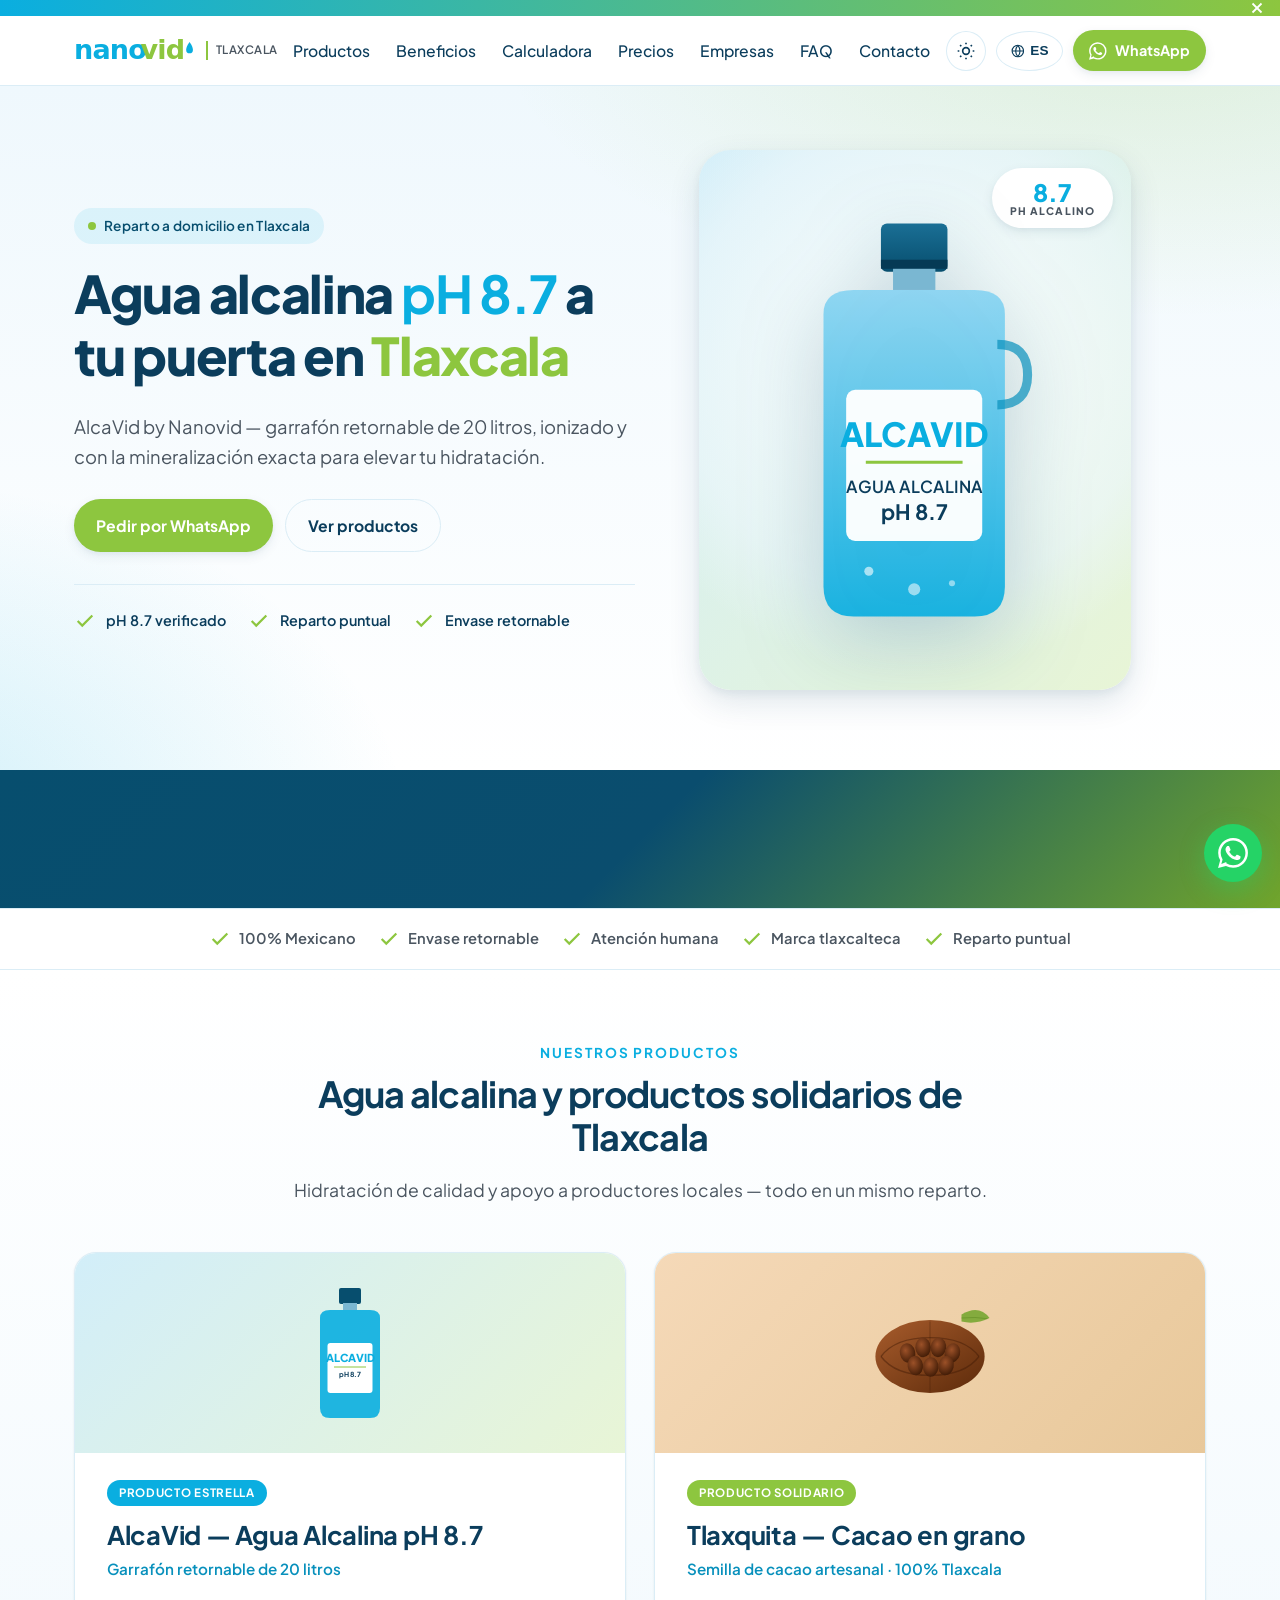
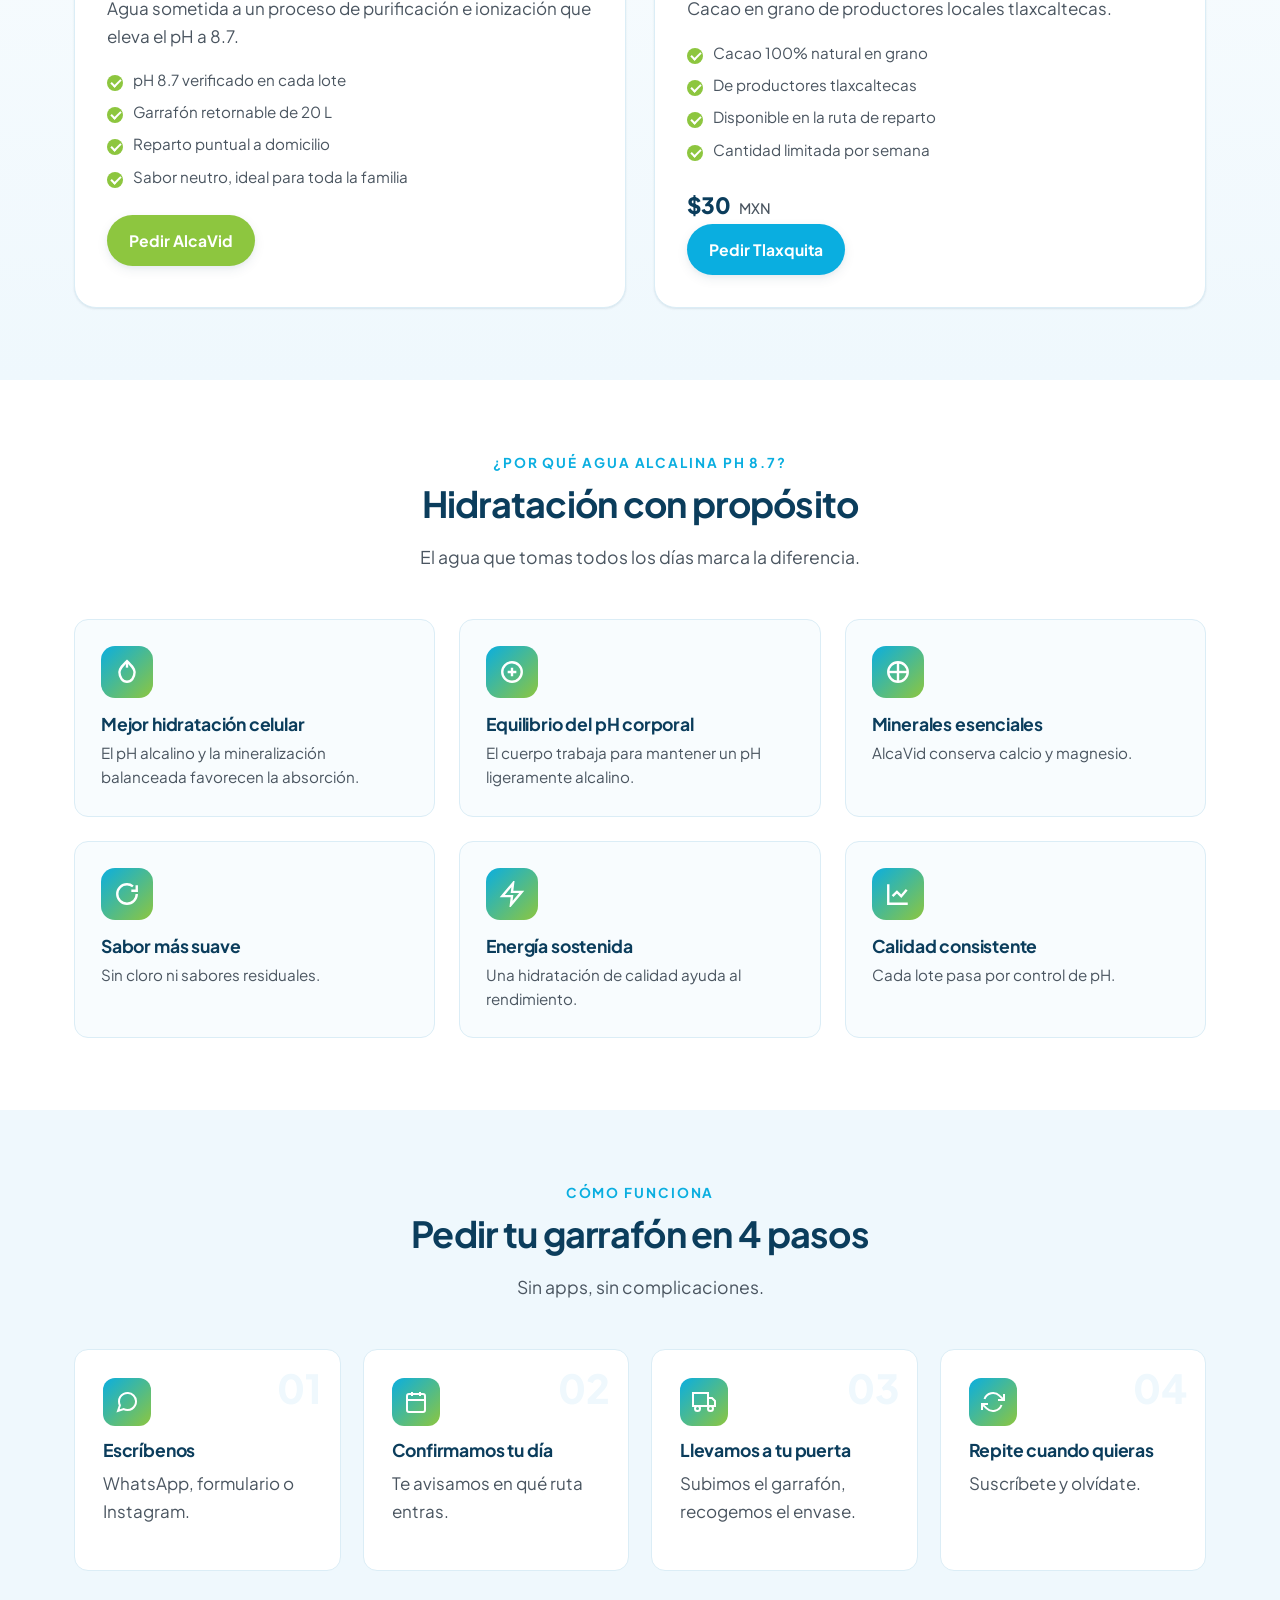
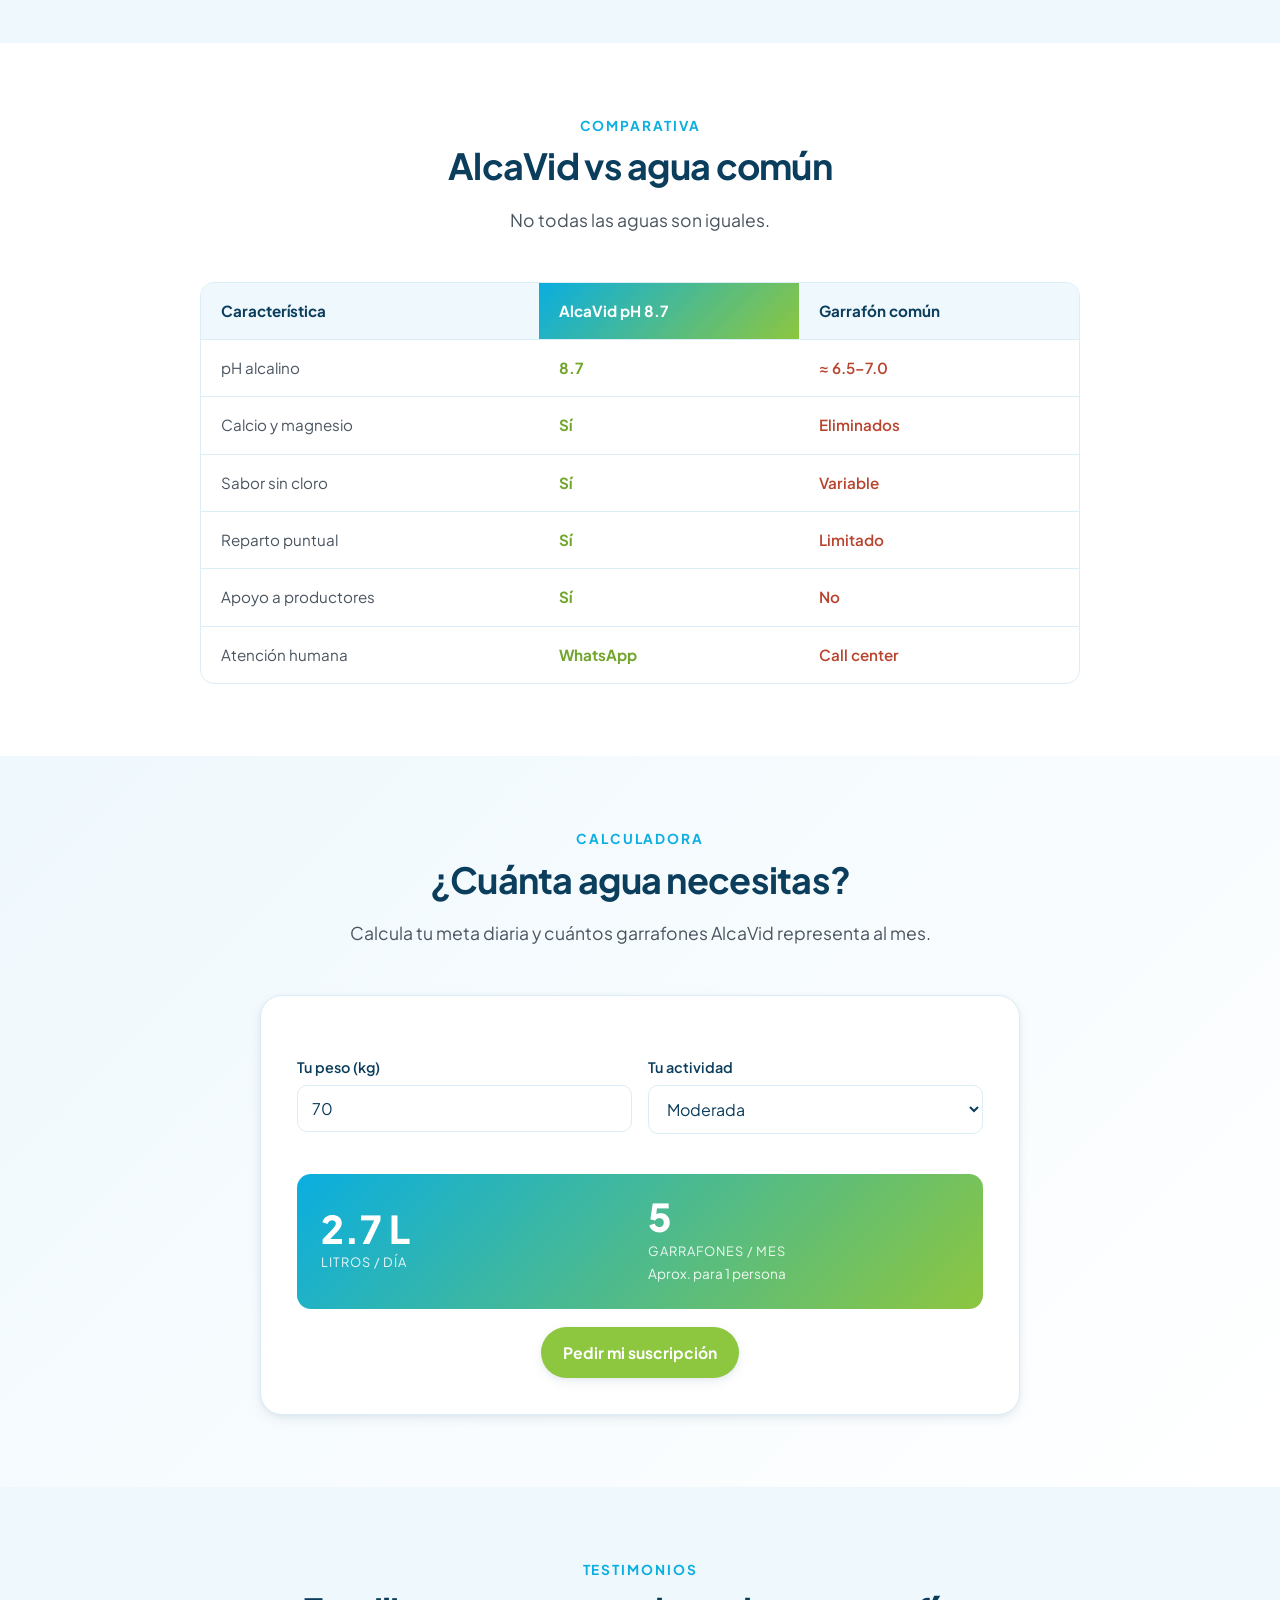
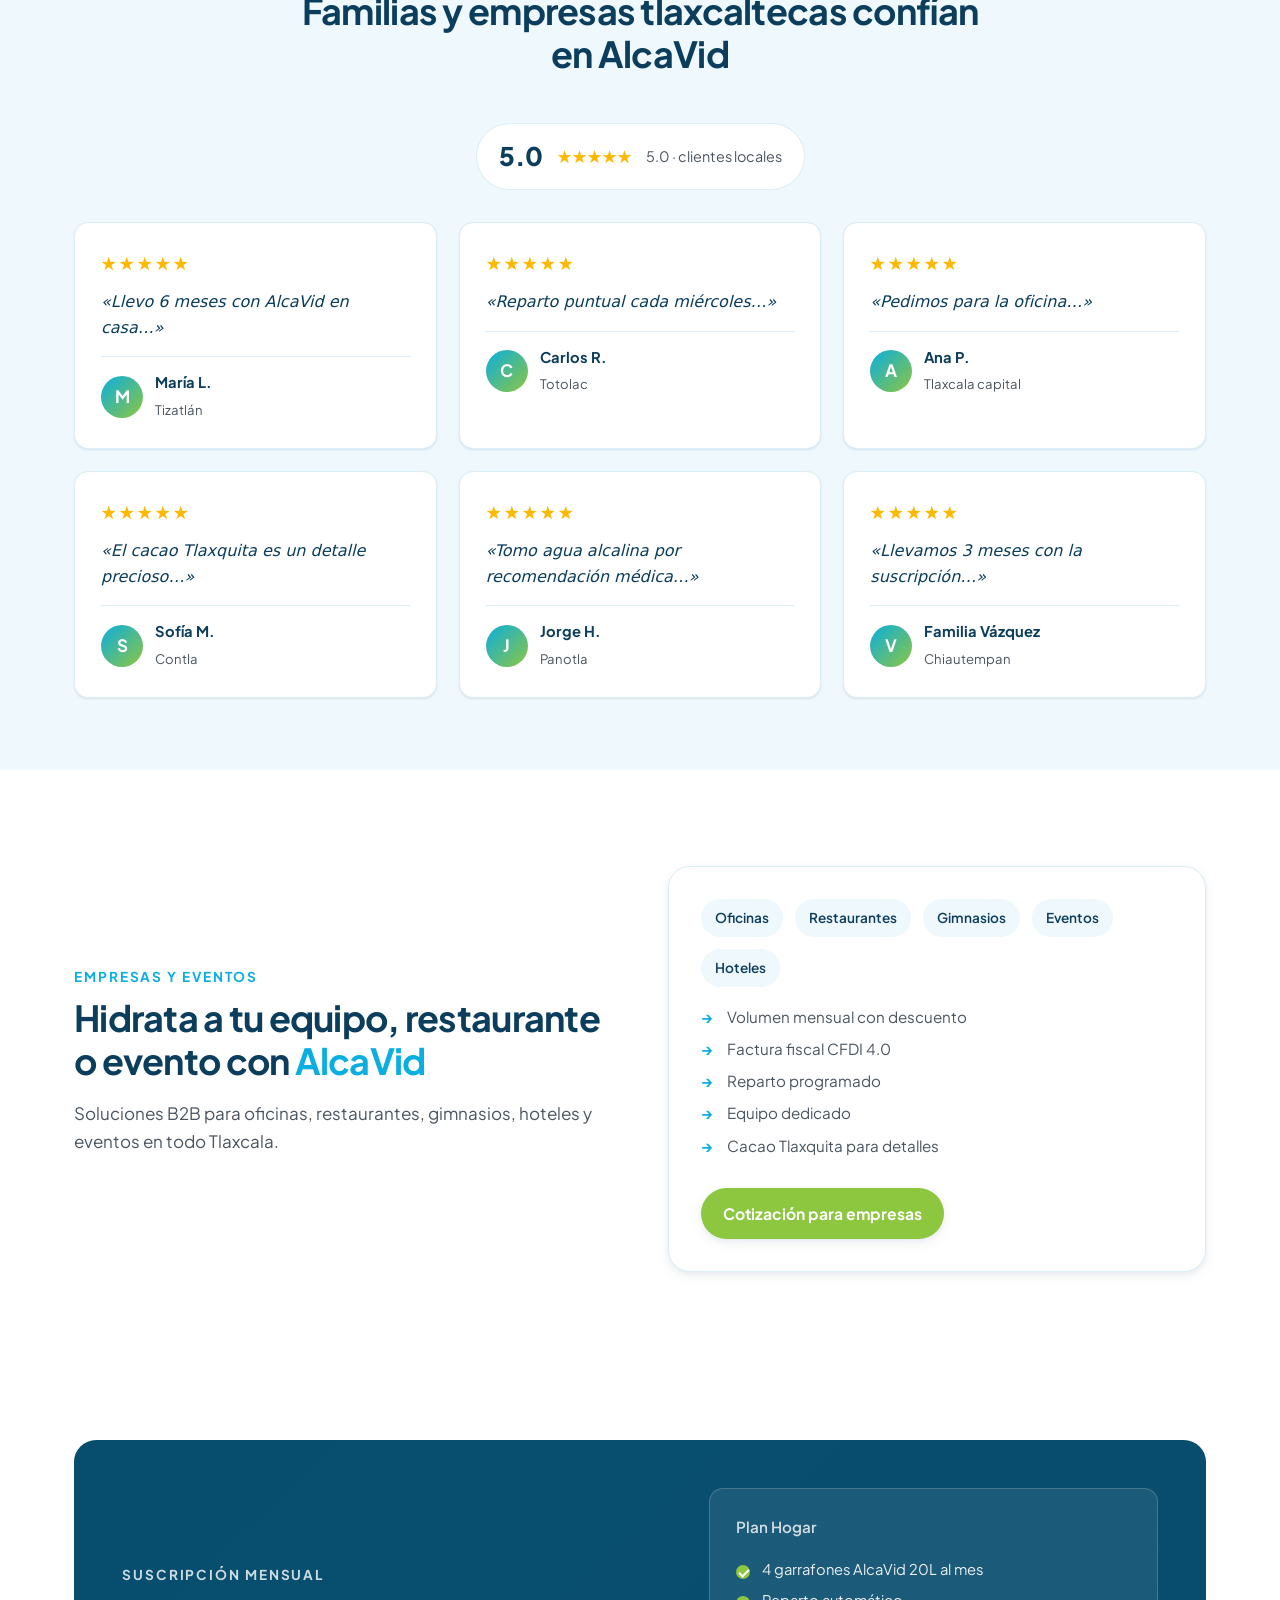
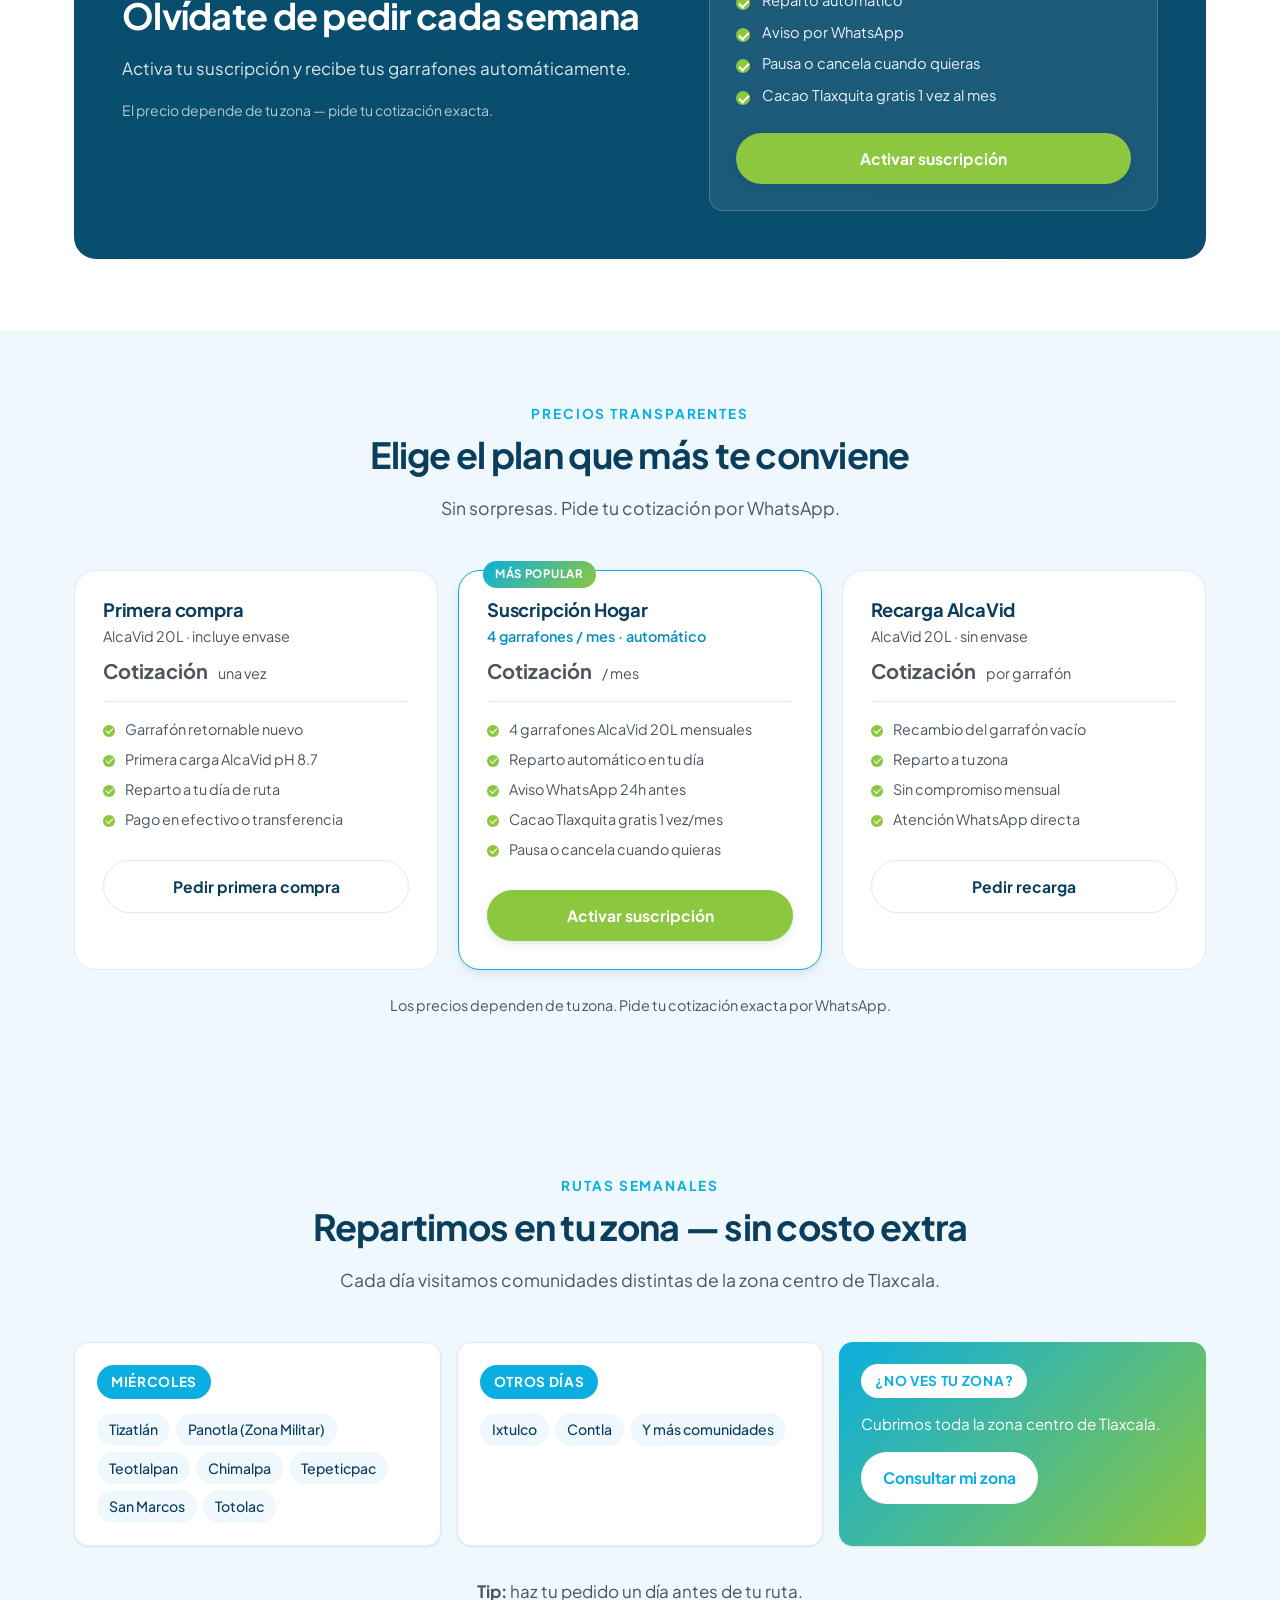
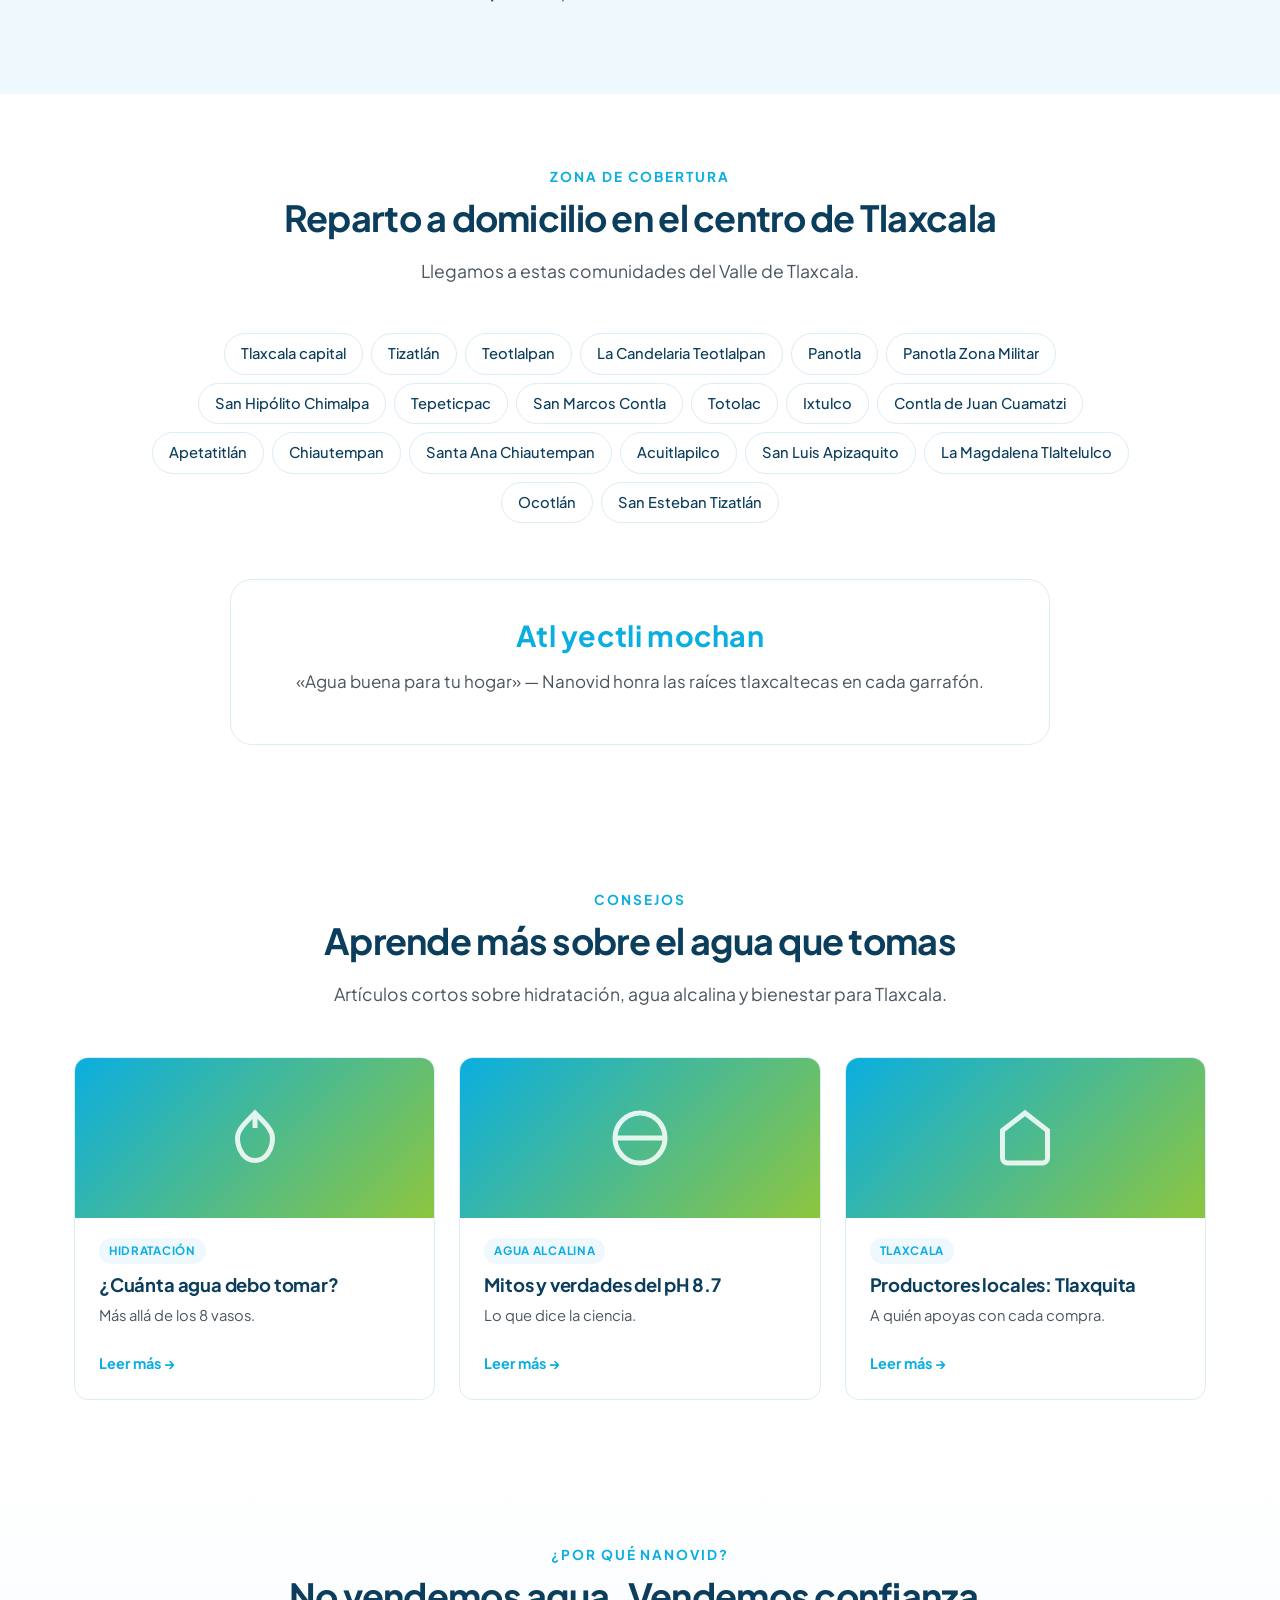
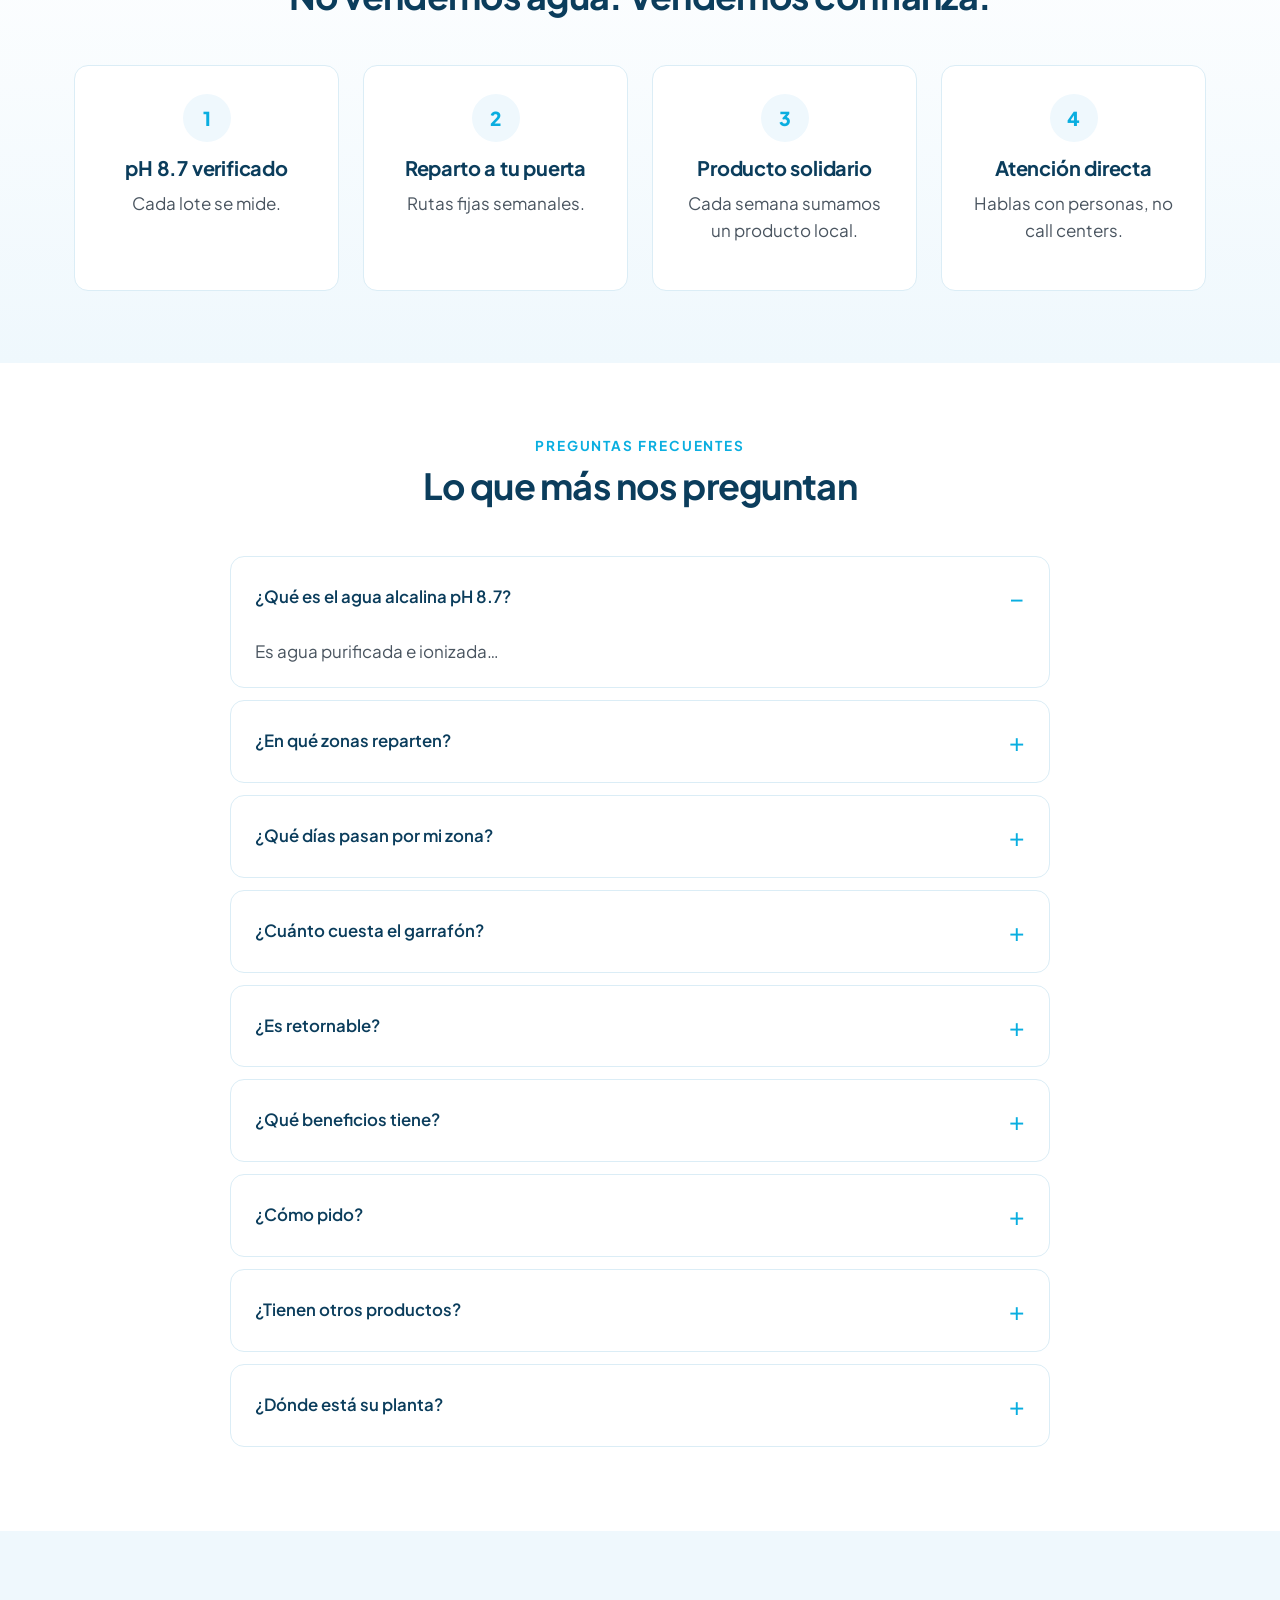
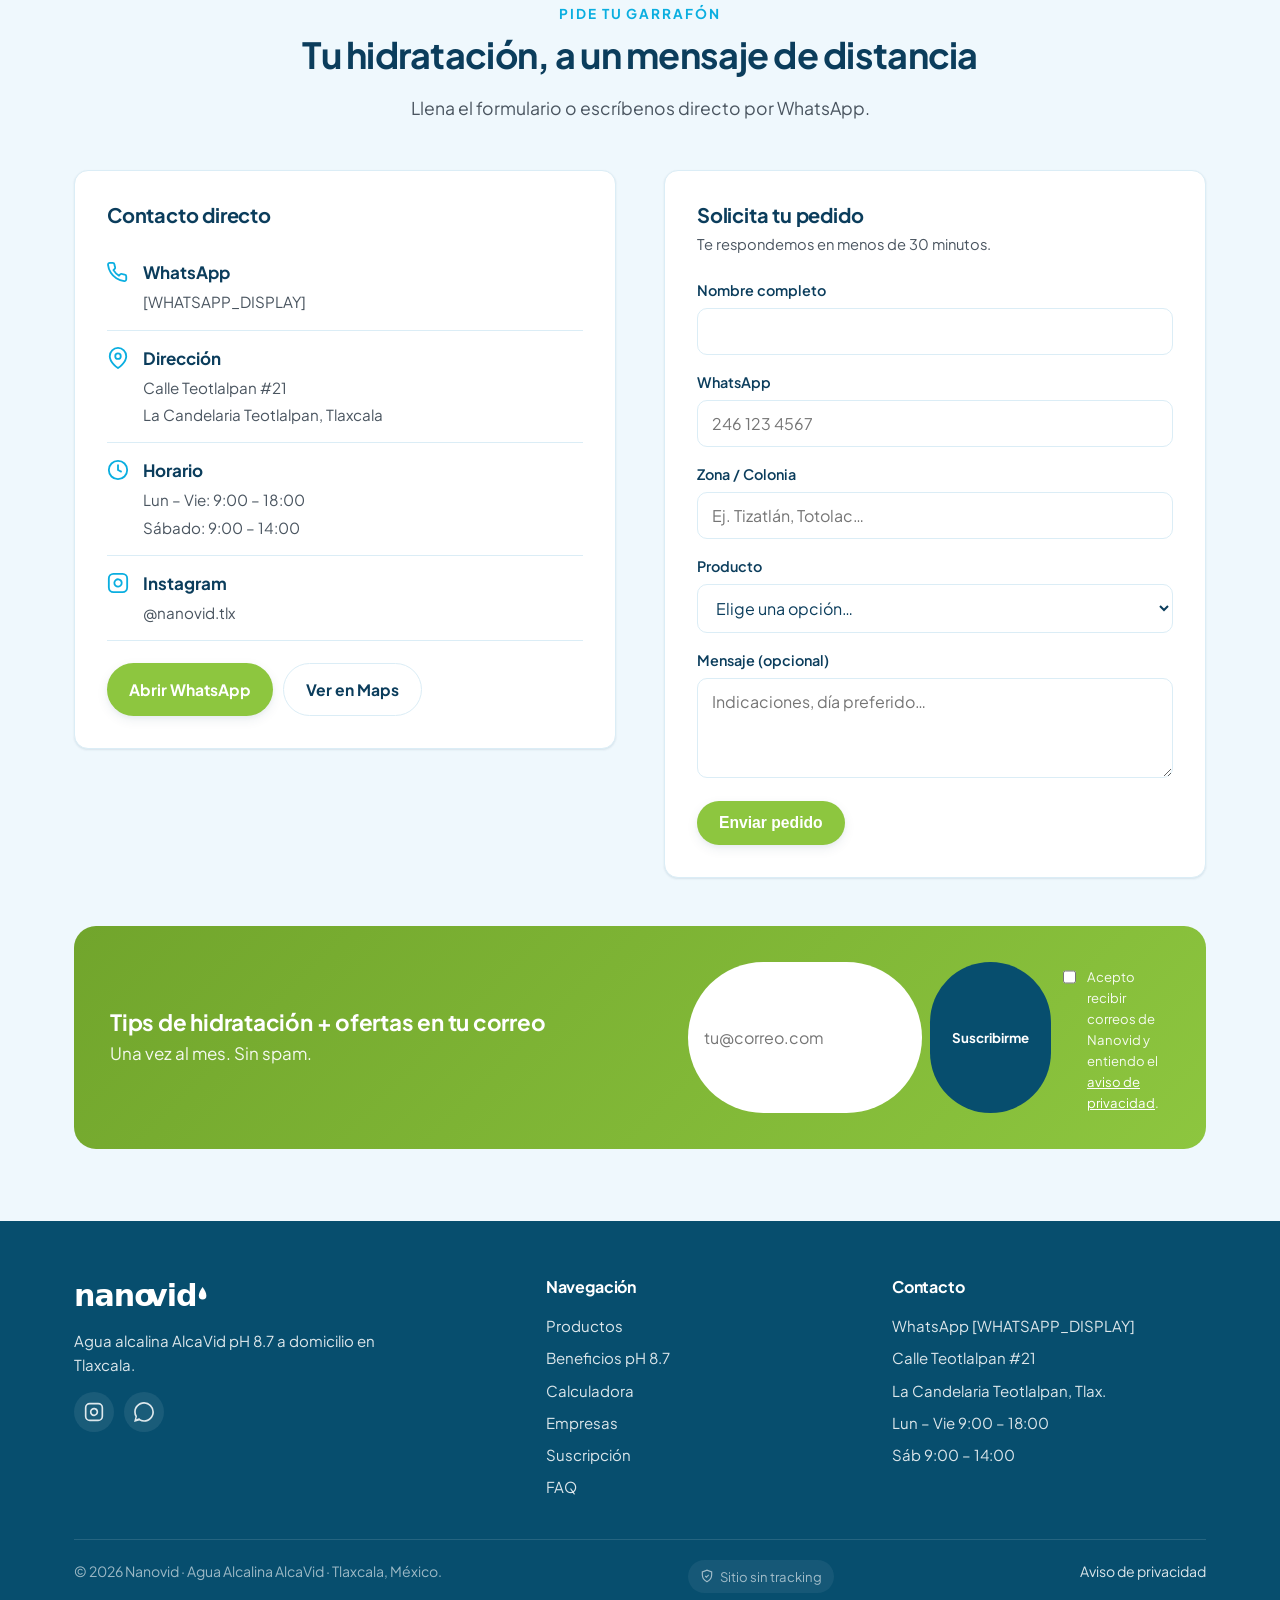
==== commit 332048b7: "feat: revisión integral · stats, trust strip, precios, scroll-spy, schema HowTo y polish UX y conver" ====
--- a/index.html
+++ b/index.html
@@ -98,7 +98,7 @@
   "url": "https://droko1982.github.io/nanovid-tlaxcala/",
   "logo": "https://droko1982.github.io/nanovid-tlaxcala/assets/img/logo.svg",
   "image": "https://droko1982.github.io/nanovid-tlaxcala/assets/img/og-cover.jpg",
-  "telephone": "+52[WHATSAPP_E164]",
+  "telephone": "+[WHATSAPP_E164]",
   "priceRange": "$$",
   "currenciesAccepted": "MXN",
   "paymentAccepted": "Efectivo, Transferencia",
@@ -242,12 +242,47 @@
   ]
 }
 </script>
+
+<!-- JSON-LD · HowTo (proceso de pedido en 4 pasos) -->
+<script type="application/ld+json">
+{
+  "@context": "https://schema.org",
+  "@type": "HowTo",
+  "name": "Cómo pedir tu garrafón AlcaVid en Tlaxcala",
+  "description": "Pide tu agua alcalina pH 8.7 a domicilio en Tlaxcala en 4 pasos sencillos.",
+  "totalTime": "PT2M",
+  "step": [
+    {"@type":"HowToStep","position":1,"name":"Escríbenos","text":"Por WhatsApp, formulario o Instagram. Confírmanos tu zona y producto.","url":"https://droko1982.github.io/nanovid-tlaxcala/#proceso"},
+    {"@type":"HowToStep","position":2,"name":"Confirmamos tu día","text":"Te avisamos en qué ruta semanal entras, según tu colonia.","url":"https://droko1982.github.io/nanovid-tlaxcala/#rutas"},
+    {"@type":"HowToStep","position":3,"name":"Llevamos a tu puerta","text":"Subimos el garrafón, recogemos el envase vacío. Pago en efectivo o transferencia.","url":"https://droko1982.github.io/nanovid-tlaxcala/#proceso"},
+    {"@type":"HowToStep","position":4,"name":"Repite cuando quieras","text":"Te recordamos en cada ruta. O activa tu suscripción mensual.","url":"https://droko1982.github.io/nanovid-tlaxcala/#suscripcion"}
+  ]
+}
+</script>
+
+<!-- JSON-LD · Speakable (voice search) -->
+<script type="application/ld+json">
+{
+  "@context": "https://schema.org",
+  "@type": "WebPage",
+  "url": "https://droko1982.github.io/nanovid-tlaxcala/",
+  "speakable": {
+    "@type": "SpeakableSpecification",
+    "cssSelector": ["h1","#prod-h","#faq-h"]
+  }
+}
+</script>
 </head>
 <body>
 <a class="skip" href="#main">Saltar al contenido</a>
 
 <!-- Promo bar -->
-<div class="promo-bar" data-i18n="promo" data-i18n-html></div>
+<div class="promo-bar" role="region" aria-label="Aviso promocional">
+  <span data-i18n="promo" data-i18n-html></span>
+  <button class="promo-dismiss" type="button" data-i18n="promo_dismiss" data-i18n-attr="aria-label" aria-label="Cerrar aviso">
+    <svg viewBox="0 0 24 24" fill="none" stroke="currentColor" stroke-width="2.4" width="18" height="18" aria-hidden="true"><line x1="18" y1="6" x2="6" y2="18"/><line x1="6" y1="6" x2="18" y2="18"/></svg>
+  </button>
+</div>
 
 <!-- =================== HEADER =================== -->
 <header class="site-header">
@@ -262,6 +297,7 @@
           <li><a href="#productos" data-i18n="nav.products">Productos</a></li>
           <li><a href="#beneficios" data-i18n="nav.benefits">Beneficios</a></li>
           <li><a href="#calculadora" data-i18n="nav.calc">Calculadora</a></li>
+          <li><a href="#precios" data-i18n="nav.pricing">Precios</a></li>
           <li><a href="#empresas" data-i18n="nav.b2b">Empresas</a></li>
           <li><a href="#faq" data-i18n="nav.faq">FAQ</a></li>
           <li><a href="#contacto" data-i18n="nav.contact">Contacto</a></li>
@@ -273,16 +309,20 @@
           <svg class="sun" viewBox="0 0 24 24" fill="none" stroke="currentColor" stroke-width="2"><circle cx="12" cy="12" r="4"/><path d="M12 2v2M12 20v2M4.93 4.93l1.41 1.41M17.66 17.66l1.41 1.41M2 12h2M20 12h2M4.93 19.07l1.41-1.41M17.66 6.34l1.41-1.41"/></svg>
           <svg class="moon" viewBox="0 0 24 24" fill="currentColor"><path d="M21 12.79A9 9 0 1 1 11.21 3 7 7 0 0 0 21 12.79z"/></svg>
         </button>
+        <!-- Click-to-call (móvil) -->
+        <a class="call-btn" href="tel:+[WHATSAPP_E164]" data-i18n="nav.call" data-i18n-attr="aria-label" aria-label="Llamar">
+          <svg viewBox="0 0 24 24" fill="none" stroke="currentColor" stroke-width="2"><path d="M22 16.92v3a2 2 0 0 1-2.18 2 19.79 19.79 0 0 1-8.63-3.07 19.5 19.5 0 0 1-6-6A19.79 19.79 0 0 1 2.13 4.18 2 2 0 0 1 4.11 2h3a2 2 0 0 1 2 1.72c.13.96.36 1.9.7 2.81a2 2 0 0 1-.45 2.11L8.09 9.91a16 16 0 0 0 6 6l1.27-1.27a2 2 0 0 1 2.11-.45c.91.34 1.85.57 2.81.7A2 2 0 0 1 22 16.92z"/></svg>
+        </a>
         <!-- Lang switcher -->
         <div class="lang-switch">
-          <button class="lang-btn" aria-label="Idioma" aria-haspopup="true">
+          <button class="lang-btn" aria-label="Idioma" aria-haspopup="true" aria-expanded="false">
             <svg viewBox="0 0 24 24" fill="none" stroke="currentColor" stroke-width="2"><circle cx="12" cy="12" r="10"/><path d="M2 12h20M12 2a15 15 0 0 1 0 20M12 2a15 15 0 0 0 0 20"/></svg>
             <span class="lang-current">ES</span>
           </button>
-          <div class="lang-menu">
-            <button data-set-lang="es"><span><span class="flag">🇲🇽</span> Español <small>Mexicano</small></span></button>
-            <button data-set-lang="en"><span><span class="flag">🇺🇸</span> English <small>US</small></span></button>
-            <button data-set-lang="na"><span><span class="flag">🌽</span> Nāhuatl <small>Tlaxcalteca · borrador</small></span></button>
+          <div class="lang-menu" role="menu">
+            <button data-set-lang="es" role="menuitem"><span><span class="flag" aria-hidden="true">🇲🇽</span> Español <small>Mexicano</small></span></button>
+            <button data-set-lang="en" role="menuitem"><span><span class="flag" aria-hidden="true">🇺🇸</span> English <small>US</small></span></button>
+            <button data-set-lang="na" role="menuitem"><span><span class="flag" aria-hidden="true">🌽</span> Nāhuatl <small>Tlaxcalteca · borrador</small></span></button>
           </div>
         </div>
         <a class="btn btn-primary btn-sm" href="https://wa.me/[WHATSAPP_E164]?text=Hola%20Nanovid%2C%20quiero%20pedir%20mi%20garraf%C3%B3n%20AlcaVid" target="_blank" rel="noopener">
@@ -300,8 +340,10 @@
         <li><a href="#beneficios" data-i18n="nav.benefits">Beneficios</a></li>
         <li><a href="#proceso" data-i18n="nav.process">Cómo funciona</a></li>
         <li><a href="#calculadora" data-i18n="nav.calc">Calculadora</a></li>
+        <li><a href="#precios" data-i18n="nav.pricing">Precios</a></li>
         <li><a href="#testimonios" data-i18n="nav.testimonials">Testimonios</a></li>
         <li><a href="#empresas" data-i18n="nav.b2b">Empresas</a></li>
+        <li><a href="#rutas" data-i18n="nav.routes">Rutas</a></li>
         <li><a href="#faq" data-i18n="nav.faq">FAQ</a></li>
         <li><a href="#contacto" data-i18n="nav.contact">Contacto</a></li>
       </ul>
@@ -357,6 +399,31 @@
   </div>
 </section>
 
+<!-- =================== STATS / SOCIAL PROOF =================== -->
+<section class="stats" aria-label="Cifras Nanovid">
+  <div class="container">
+    <div class="stats-grid reveal-stagger">
+      <div class="stat"><div class="num" data-i18n="stats.years_num">5+</div><div class="label" data-i18n="stats.years">Años en Tlaxcala</div></div>
+      <div class="stat"><div class="num" data-i18n="stats.families_num">1,000+</div><div class="label" data-i18n="stats.families">Familias hidratadas</div></div>
+      <div class="stat"><div class="num" data-i18n="stats.zones_num">20+</div><div class="label" data-i18n="stats.zones">Localidades atendidas</div></div>
+      <div class="stat"><div class="num" data-i18n="stats.ph_num">8.7</div><div class="label" data-i18n="stats.ph">pH verificado</div></div>
+    </div>
+  </div>
+</section>
+
+<!-- =================== TRUST STRIP =================== -->
+<section class="trust-strip" aria-label="Confianza">
+  <div class="container">
+    <div class="trust-strip-inner">
+      <span class="item"><span class="ico"><svg viewBox="0 0 24 24" fill="none" stroke="currentColor" stroke-width="2.4"><polyline points="20 6 9 17 4 12"/></svg></span><span data-i18n="trust.mexicano">100% Mexicano</span></span>
+      <span class="item"><span class="ico"><svg viewBox="0 0 24 24" fill="none" stroke="currentColor" stroke-width="2.4"><polyline points="20 6 9 17 4 12"/></svg></span><span data-i18n="trust.eco">Envase retornable</span></span>
+      <span class="item"><span class="ico"><svg viewBox="0 0 24 24" fill="none" stroke="currentColor" stroke-width="2.4"><polyline points="20 6 9 17 4 12"/></svg></span><span data-i18n="trust.human">Atención humana</span></span>
+      <span class="item"><span class="ico"><svg viewBox="0 0 24 24" fill="none" stroke="currentColor" stroke-width="2.4"><polyline points="20 6 9 17 4 12"/></svg></span><span data-i18n="trust.local">Marca tlaxcalteca</span></span>
+      <span class="item"><span class="ico"><svg viewBox="0 0 24 24" fill="none" stroke="currentColor" stroke-width="2.4"><polyline points="20 6 9 17 4 12"/></svg></span><span data-i18n="trust.delivery">Reparto puntual</span></span>
+    </div>
+  </div>
+</section>
+
 <!-- =================== PRODUCTOS =================== -->
 <section class="products" id="productos" aria-labelledby="prod-h">
   <div class="container">
@@ -392,9 +459,35 @@
 
       <article class="product-card">
         <div class="product-visual cacao">
-          <svg viewBox="0 0 200 200" xmlns="http://www.w3.org/2000/svg" aria-hidden="true">
-            <ellipse cx="100" cy="100" rx="60" ry="50" fill="#6B3410"/>
-            <ellipse cx="80" cy="90" rx="14" ry="11" fill="#8B4513" opacity="0.6"/><ellipse cx="120" cy="105" rx="14" ry="11" fill="#5C2A0A" opacity="0.7"/><ellipse cx="100" cy="80" rx="14" ry="11" fill="#7D3F12" opacity="0.7"/><ellipse cx="105" cy="115" rx="14" ry="11" fill="#8B4513" opacity="0.6"/><ellipse cx="80" cy="115" rx="14" ry="11" fill="#5C2A0A" opacity="0.7"/>
+          <svg viewBox="0 0 220 200" xmlns="http://www.w3.org/2000/svg" aria-hidden="true">
+            <defs>
+              <linearGradient id="podg" x1="0" x2="1" y1="0" y2="1">
+                <stop offset="0" stop-color="#A85C2C"/>
+                <stop offset="1" stop-color="#5C2A0A"/>
+              </linearGradient>
+              <radialGradient id="beang" cx="0.4" cy="0.35" r="0.7">
+                <stop offset="0" stop-color="#9C5128"/>
+                <stop offset="1" stop-color="#3E1A05"/>
+              </radialGradient>
+            </defs>
+            <!-- Vaina de cacao -->
+            <ellipse cx="110" cy="105" rx="78" ry="52" fill="url(#podg)"/>
+            <path d="M40 105 Q60 78 110 78 Q160 78 180 105" fill="none" stroke="#3E1A05" stroke-width="2" opacity="0.45"/>
+            <path d="M40 105 Q60 132 110 132 Q160 132 180 105" fill="none" stroke="#3E1A05" stroke-width="2" opacity="0.45"/>
+            <line x1="110" y1="55" x2="110" y2="155" stroke="#3E1A05" stroke-width="1.5" opacity="0.35"/>
+            <!-- Granos -->
+            <g>
+              <ellipse cx="78" cy="100" rx="11" ry="14" fill="url(#beang)" transform="rotate(-12 78 100)"/>
+              <ellipse cx="100" cy="92" rx="11" ry="14" fill="url(#beang)" transform="rotate(-2 100 92)"/>
+              <ellipse cx="122" cy="92" rx="11" ry="14" fill="url(#beang)" transform="rotate(8 122 92)"/>
+              <ellipse cx="142" cy="100" rx="11" ry="14" fill="url(#beang)" transform="rotate(15 142 100)"/>
+              <ellipse cx="89" cy="118" rx="11" ry="14" fill="url(#beang)" transform="rotate(-8 89 118)"/>
+              <ellipse cx="111" cy="120" rx="11" ry="14" fill="url(#beang)" transform="rotate(3 111 120)"/>
+              <ellipse cx="133" cy="118" rx="11" ry="14" fill="url(#beang)" transform="rotate(12 133 118)"/>
+            </g>
+            <!-- Hoja decorativa -->
+            <path d="M155 45 Q180 30 195 50 Q175 60 155 55 Z" fill="#71A52C" opacity="0.85"/>
+            <path d="M155 50 Q175 48 192 51" fill="none" stroke="#5A8520" stroke-width="1" opacity="0.7"/>
           </svg>
         </div>
         <span class="tag" data-i18n="products.tlaxquita.tag">Producto solidario</span>
@@ -599,6 +692,66 @@
   </div>
 </section>
 
+<!-- =================== PRECIOS / PLANES =================== -->
+<section class="pricing" id="precios" aria-labelledby="price-h">
+  <div class="container">
+    <div class="section-head">
+      <div class="eyebrow" data-i18n="pricing.eyebrow">Precios transparentes</div>
+      <h2 id="price-h" data-i18n="pricing.title">Elige el plan que más te conviene</h2>
+      <p data-i18n="pricing.lead">Sin sorpresas. Pide tu cotización por WhatsApp.</p>
+    </div>
+    <div class="pricing-grid">
+      <div class="price-card">
+        <h3 data-i18n="pricing.first_name">Primera compra</h3>
+        <div class="sub" style="color:var(--ink-soft);font-size:.9rem;" data-i18n="pricing.first_sub">AlcaVid 20L · incluye envase</div>
+        <div class="price-line muted">
+          <span class="amount" data-i18n="pricing.first_amount">Cotización</span>
+          <span class="period" data-i18n="pricing.first_period">una vez</span>
+        </div>
+        <ul>
+          <li data-i18n="pricing.first_f1">Garrafón retornable nuevo</li>
+          <li data-i18n="pricing.first_f2">Primera carga AlcaVid pH 8.7</li>
+          <li data-i18n="pricing.first_f3">Reparto a tu día de ruta</li>
+          <li data-i18n="pricing.first_f4">Pago en efectivo o transferencia</li>
+        </ul>
+        <a class="btn btn-ghost" href="https://wa.me/[WHATSAPP_E164]?text=Quiero%20mi%20primera%20compra%20AlcaVid" target="_blank" rel="noopener" data-i18n="pricing.first_cta">Pedir primera compra</a>
+      </div>
+      <div class="price-card featured" data-feature-label="Más popular">
+        <h3 data-i18n="pricing.sub_name">Suscripción Hogar</h3>
+        <div class="sub" style="color:var(--blue-dark);font-size:.9rem;font-weight:600;" data-i18n="pricing.sub_sub">4 garrafones / mes · automático</div>
+        <div class="price-line muted">
+          <span class="amount" data-i18n="pricing.sub_amount">Cotización</span>
+          <span class="period" data-i18n="pricing.sub_period">/ mes</span>
+        </div>
+        <ul>
+          <li data-i18n="pricing.sub_f1">4 garrafones AlcaVid 20L mensuales</li>
+          <li data-i18n="pricing.sub_f2">Reparto automático en tu día</li>
+          <li data-i18n="pricing.sub_f3">Aviso WhatsApp 24h antes</li>
+          <li data-i18n="pricing.sub_f4">Cacao Tlaxquita gratis 1 vez/mes</li>
+          <li data-i18n="pricing.sub_f5">Pausa o cancela cuando quieras</li>
+        </ul>
+        <a class="btn btn-primary" href="https://wa.me/[WHATSAPP_E164]?text=Quiero%20activar%20mi%20suscripci%C3%B3n%20Nanovid" target="_blank" rel="noopener" data-i18n="pricing.sub_cta">Activar suscripción</a>
+      </div>
+      <div class="price-card">
+        <h3 data-i18n="pricing.refill_name">Recarga AlcaVid</h3>
+        <div class="sub" style="color:var(--ink-soft);font-size:.9rem;" data-i18n="pricing.refill_sub">AlcaVid 20L · sin envase</div>
+        <div class="price-line muted">
+          <span class="amount" data-i18n="pricing.refill_amount">Cotización</span>
+          <span class="period" data-i18n="pricing.refill_period">por garrafón</span>
+        </div>
+        <ul>
+          <li data-i18n="pricing.refill_f1">Recambio del garrafón vacío</li>
+          <li data-i18n="pricing.refill_f2">Reparto a tu zona</li>
+          <li data-i18n="pricing.refill_f3">Sin compromiso mensual</li>
+          <li data-i18n="pricing.refill_f4">Atención WhatsApp directa</li>
+        </ul>
+        <a class="btn btn-ghost" href="https://wa.me/[WHATSAPP_E164]?text=Quiero%20una%20recarga%20AlcaVid" target="_blank" rel="noopener" data-i18n="pricing.refill_cta">Pedir recarga</a>
+      </div>
+    </div>
+    <p class="pricing-note" data-i18n="pricing.note">Los precios dependen de tu zona. Pide tu cotización exacta por WhatsApp.</p>
+  </div>
+</section>
+
 <!-- =================== RUTAS =================== -->
 <section class="routes" id="rutas" aria-labelledby="rut-h">
   <div class="container">
@@ -754,7 +907,7 @@
           <a class="btn btn-ghost" href="https://maps.google.com/?q=Calle+Teotlalpan+21+La+Candelaria+Teotlalpan+Tlaxcala" target="_blank" rel="noopener" data-i18n="contact.view_maps">Ver en Maps</a>
         </div>
       </div>
-      <form class="form" id="pedido-form" data-endpoint="https://formsubmit.co/ajax/dapovedag@gmail.com" novalidate>
+      <form class="form" id="pedido-form" data-endpoint="https://formsubmit.co/ajax/mrodriguez@uniquindio.edu.co" novalidate>
         <h3 data-i18n="form.title">Solicita tu pedido</h3>
         <p class="helper" data-i18n="form.helper">Te respondemos en menos de 30 minutos.</p>
         <div class="field">
@@ -773,12 +926,12 @@
           <label for="f-producto" data-i18n="form.product">Producto</label>
           <select id="f-producto" name="producto" required>
             <option value="" data-i18n="form.product_default">Elige una opción…</option>
-            <option data-i18n="form.p1">AlcaVid 20L — Primera compra</option>
-            <option data-i18n="form.p2">AlcaVid 20L — Recarga</option>
-            <option data-i18n="form.p3">2 o más garrafones</option>
-            <option data-i18n="form.p4">Cacao Tlaxquita ($30)</option>
-            <option data-i18n="form.p5">Suscripción mensual</option>
-            <option data-i18n="form.p6">Cotización para empresa</option>
+            <option value="alcavid_first" data-i18n="form.p1">AlcaVid 20L — Primera compra</option>
+            <option value="alcavid_refill" data-i18n="form.p2">AlcaVid 20L — Recarga</option>
+            <option value="alcavid_multi" data-i18n="form.p3">2 o más garrafones</option>
+            <option value="tlaxquita" data-i18n="form.p4">Cacao Tlaxquita ($30)</option>
+            <option value="subscription" data-i18n="form.p5">Suscripción mensual</option>
+            <option value="b2b" data-i18n="form.p6">Cotización para empresa</option>
           </select>
         </div>
         <div class="field">
@@ -797,9 +950,13 @@
         <h3 data-i18n="newsletter.title">Tips de hidratación + ofertas en tu correo</h3>
         <p data-i18n="newsletter.lead">Una vez al mes. Sin spam.</p>
       </div>
-      <form id="news-form" data-endpoint="https://formsubmit.co/ajax/dapovedag@gmail.com">
+      <form id="news-form" data-endpoint="https://formsubmit.co/ajax/mrodriguez@uniquindio.edu.co">
         <input type="email" name="email" required data-i18n="newsletter.placeholder" data-i18n-attr="placeholder" placeholder="tu@correo.com">
         <button type="submit" data-i18n="newsletter.cta">Suscribirme</button>
+        <label class="consent">
+          <input type="checkbox" name="consent" required>
+          <span><span data-i18n="consent.text">Acepto recibir correos de Nanovid y entiendo el </span><a href="privacidad.html" data-i18n="consent.privacy">aviso de privacidad</a>.</span>
+        </label>
         <div class="news-msg" role="status" aria-live="polite" style="grid-column:1/-1;font-size:.88rem;margin-top:8px;"></div>
       </form>
     </div>
@@ -847,6 +1004,10 @@
     </div>
     <div class="footer-bottom">
       <span>&copy; <span id="year">2026</span> <span data-i18n="footer.copyright">Nanovid · Agua Alcalina AlcaVid · Tlaxcala, México.</span></span>
+      <span class="privacy-mini" title="Este sitio no usa cookies de seguimiento ni analítica externa">
+        <svg viewBox="0 0 24 24" fill="none" stroke="currentColor" stroke-width="2" aria-hidden="true"><path d="M12 22s-8-4-8-12V5l8-3 8 3v5c0 8-8 12-8 12z"/><polyline points="9 12 11 14 15 10"/></svg>
+        Sitio sin tracking
+      </span>
       <a href="privacidad.html" data-i18n="footer.privacy">Aviso de privacidad</a>
     </div>
   </div>
--- a/css/styles.css
+++ b/css/styles.css
@@ -708,3 +708,244 @@
   margin-bottom: 10px; letter-spacing: .01em;
 }
 .cultura p { color: var(--ink-soft); }
+
+/* ============================================================
+   FOCUS-VISIBLE ACCESIBLE
+============================================================ */
+:focus { outline: none; }
+:focus-visible {
+  outline: 3px solid rgba(10,174,224,.45);
+  outline-offset: 3px;
+  border-radius: 6px;
+}
+.btn:focus-visible { outline-offset: 4px; }
+[data-theme="dark"] :focus-visible { outline-color: rgba(141,198,63,.55); }
+
+/* ============================================================
+   PROMO BAR · con dismiss
+============================================================ */
+.promo-bar { position: relative; padding-right: 44px; }
+.promo-dismiss {
+  position: absolute; right: 8px; top: 50%; transform: translateY(-50%);
+  background: transparent; border: 0; color: #fff; cursor: pointer;
+  width: 30px; height: 30px; border-radius: 50%;
+  display: flex; align-items: center; justify-content: center;
+  transition: background .15s ease;
+}
+.promo-dismiss:hover { background: rgba(255,255,255,.18); }
+.promo-bar.hidden { display: none; }
+
+/* ============================================================
+   SCROLL REVEAL (con respeto a prefers-reduced-motion)
+============================================================ */
+.reveal { opacity: 0; transform: translateY(24px); transition: opacity .7s ease, transform .7s ease; }
+.reveal.in { opacity: 1; transform: none; }
+.reveal-stagger > * { opacity: 0; transform: translateY(16px); transition: opacity .55s ease, transform .55s ease; }
+.reveal-stagger.in > * { opacity: 1; transform: none; }
+.reveal-stagger.in > *:nth-child(1) { transition-delay: .05s; }
+.reveal-stagger.in > *:nth-child(2) { transition-delay: .12s; }
+.reveal-stagger.in > *:nth-child(3) { transition-delay: .19s; }
+.reveal-stagger.in > *:nth-child(4) { transition-delay: .26s; }
+.reveal-stagger.in > *:nth-child(5) { transition-delay: .33s; }
+.reveal-stagger.in > *:nth-child(6) { transition-delay: .40s; }
+@media (prefers-reduced-motion: reduce) {
+  .reveal, .reveal-stagger > * { opacity: 1 !important; transform: none !important; }
+}
+
+/* Active link en nav (scroll-spy) */
+.nav-links a[aria-current="true"] { color: var(--blue); position: relative; }
+.nav-links a[aria-current="true"]::after {
+  content: ""; position: absolute; left: 0; right: 0; bottom: -6px;
+  height: 2px; background: var(--blue); border-radius: 2px;
+}
+
+/* ============================================================
+   STATS / SOCIAL PROOF BAR
+============================================================ */
+.stats {
+  background: linear-gradient(135deg, var(--blue-deep) 0%, #0A4D6E 50%, var(--green-dark) 100%);
+  color: #fff; padding: 28px 0;
+}
+.stats-grid {
+  display: grid; gap: 18px; grid-template-columns: repeat(2, 1fr);
+}
+@media (min-width: 760px) { .stats-grid { grid-template-columns: repeat(4, 1fr); } }
+.stat {
+  text-align: center; padding: 8px 12px;
+  border-right: 1px solid rgba(255,255,255,.12);
+}
+.stat:last-child { border-right: 0; }
+@media (max-width: 759px) {
+  .stat:nth-child(2n) { border-right: 0; }
+}
+.stat .num {
+  font-size: clamp(1.8rem, 4vw, 2.4rem); font-weight: 800;
+  line-height: 1; color: #fff;
+  background: linear-gradient(180deg, #fff 0%, #c8e9ff 100%);
+  -webkit-background-clip: text; background-clip: text;
+  -webkit-text-fill-color: transparent;
+}
+.stat .label {
+  font-size: .85rem; letter-spacing: .04em; text-transform: uppercase;
+  color: rgba(255,255,255,.82); margin-top: 6px;
+}
+
+/* ============================================================
+   TRUST STRIP · microbadges
+============================================================ */
+.trust-strip {
+  background: var(--bg);
+  border-top: 1px solid var(--border); border-bottom: 1px solid var(--border);
+  padding: 18px 0;
+}
+.trust-strip-inner {
+  display: flex; flex-wrap: wrap; justify-content: center;
+  gap: 8px 22px; font-size: .92rem; color: var(--ink-soft);
+}
+.trust-strip-inner .item {
+  display: inline-flex; align-items: center; gap: 8px;
+  font-weight: 600;
+}
+.trust-strip-inner .ico {
+  width: 22px; height: 22px; flex-shrink: 0;
+  color: var(--green); display: inline-flex; align-items: center; justify-content: center;
+}
+.trust-strip-inner .ico svg { width: 100%; height: 100%; }
+
+/* ============================================================
+   PRICING CARD · referencia
+============================================================ */
+.pricing { background: var(--bg-soft); }
+.pricing-grid { display: grid; gap: 20px; grid-template-columns: 1fr; }
+@media (min-width: 760px) { .pricing-grid { grid-template-columns: 1fr 1fr; } }
+@media (min-width: 1080px) { .pricing-grid { grid-template-columns: repeat(3, 1fr); } }
+.price-card {
+  background: var(--bg); border: 1px solid var(--border); border-radius: var(--radius-lg);
+  padding: 28px; position: relative;
+  transition: transform .2s ease, box-shadow .2s ease, border-color .2s ease;
+}
+.price-card:hover { transform: translateY(-3px); box-shadow: var(--shadow-md); }
+.price-card.featured { border-color: var(--blue); box-shadow: var(--shadow-md); }
+.price-card.featured::before {
+  content: attr(data-feature-label);
+  position: absolute; top: -10px; left: 24px;
+  background: linear-gradient(135deg, var(--blue) 0%, var(--green) 100%);
+  color: #fff; padding: 4px 12px; border-radius: 999px;
+  font-size: .72rem; font-weight: 700; letter-spacing: .06em; text-transform: uppercase;
+}
+.price-card h3 { font-size: 1.15rem; margin-bottom: 4px; }
+.price-card .price-line {
+  display: flex; align-items: baseline; gap: 4px; margin: 12px 0;
+}
+.price-card .amount {
+  font-size: 2rem; font-weight: 800; color: var(--ink); line-height: 1;
+}
+.price-card .currency { font-size: .9rem; color: var(--ink-soft); font-weight: 600; }
+.price-card .period { color: var(--ink-soft); font-size: .9rem; margin-left: 6px; }
+.price-card .price-line.muted .amount {
+  font-size: 1.25rem; color: var(--ink-soft); font-weight: 700;
+}
+.price-card ul {
+  list-style: none; padding: 0; margin: 16px 0 22px;
+  border-top: 1px solid var(--border); padding-top: 16px;
+}
+.price-card ul li {
+  position: relative; padding-left: 22px; padding-bottom: 7px;
+  font-size: .9rem; color: var(--ink-soft);
+}
+.price-card ul li::before {
+  content: ""; position: absolute; left: 0; top: 7px; width: 12px; height: 12px;
+  background: var(--green); border-radius: 50%;
+}
+.price-card ul li::after {
+  content: ""; position: absolute; left: 3px; top: 10px; width: 6px; height: 3px;
+  border-left: 1.5px solid #fff; border-bottom: 1.5px solid #fff; transform: rotate(-45deg);
+}
+.price-card .btn { width: 100%; }
+.pricing-note {
+  text-align: center; color: var(--ink-soft); margin-top: 24px;
+  font-size: .9rem; max-width: 700px; margin-left: auto; margin-right: auto;
+}
+
+/* ============================================================
+   CONSENT CHECKBOX (newsletter)
+============================================================ */
+.consent {
+  display: flex; align-items: flex-start; gap: 8px;
+  font-size: .82rem; color: rgba(255,255,255,.92); margin-top: 4px;
+  grid-column: 1 / -1;
+}
+.consent input[type="checkbox"] {
+  margin-top: 3px; accent-color: var(--blue-deep);
+  width: 16px; height: 16px; flex-shrink: 0;
+}
+.consent a { color: #fff; text-decoration: underline; }
+
+/* ============================================================
+   LOADING SPINNER (botón submit)
+============================================================ */
+.spinner {
+  width: 16px; height: 16px;
+  border: 2.5px solid rgba(255,255,255,.32);
+  border-top-color: #fff;
+  border-radius: 50%;
+  animation: spin .9s linear infinite;
+  display: inline-block; vertical-align: middle;
+}
+@keyframes spin { to { transform: rotate(360deg); } }
+@media (prefers-reduced-motion: reduce) {
+  .spinner { animation: none; }
+}
+
+/* ============================================================
+   CLICK-TO-CALL (link teléfono)
+============================================================ */
+.call-btn {
+  display: none; /* visible solo en móvil donde tel: funciona mejor */
+  width: 40px; height: 40px; border-radius: 50%;
+  background: transparent; border: 1.5px solid var(--border);
+  align-items: center; justify-content: center; color: var(--ink);
+  transition: background .15s ease, border-color .15s ease;
+}
+.call-btn:hover { background: var(--bg-soft); border-color: var(--blue); color: var(--blue); }
+.call-btn svg { width: 18px; height: 18px; }
+@media (max-width: 879px) { .call-btn { display: inline-flex; } }
+
+/* ============================================================
+   COVERAGE VISUAL (mapa estilizado)
+============================================================ */
+.coverage-visual {
+  max-width: 560px; margin: 28px auto 36px;
+  background: linear-gradient(135deg, var(--bg-soft) 0%, var(--bg) 100%);
+  border: 1px solid var(--border); border-radius: var(--radius-lg);
+  padding: 24px; text-align: center;
+}
+.coverage-visual svg { max-width: 100%; height: auto; display: block; margin: 0 auto; }
+[data-theme="dark"] .coverage-visual { background: var(--bg-card); }
+
+/* ============================================================
+   PRIVACY MICRO-BADGE (footer)
+============================================================ */
+.privacy-mini {
+  display: inline-flex; align-items: center; gap: 6px;
+  font-size: .82rem; color: rgba(255,255,255,.6);
+  padding: 6px 12px; border-radius: 999px;
+  background: rgba(255,255,255,.06);
+}
+.privacy-mini svg { width: 14px; height: 14px; }
+
+/* ============================================================
+   404 mejorado
+============================================================ */
+.err-bg {
+  position: relative; overflow: hidden;
+  background:
+    radial-gradient(900px 400px at 50% -10%, rgba(10,174,224,.18), transparent 60%),
+    radial-gradient(700px 500px at 50% 110%, rgba(141,198,63,.16), transparent 60%),
+    var(--bg);
+}
+.err-bg::before, .err-bg::after {
+  content: ""; position: absolute; border-radius: 50%; opacity: .4;
+}
+.err-bg::before { width: 200px; height: 200px; background: var(--blue); top: -80px; left: -50px; filter: blur(80px); }
+.err-bg::after { width: 240px; height: 240px; background: var(--green); bottom: -100px; right: -60px; filter: blur(90px); }
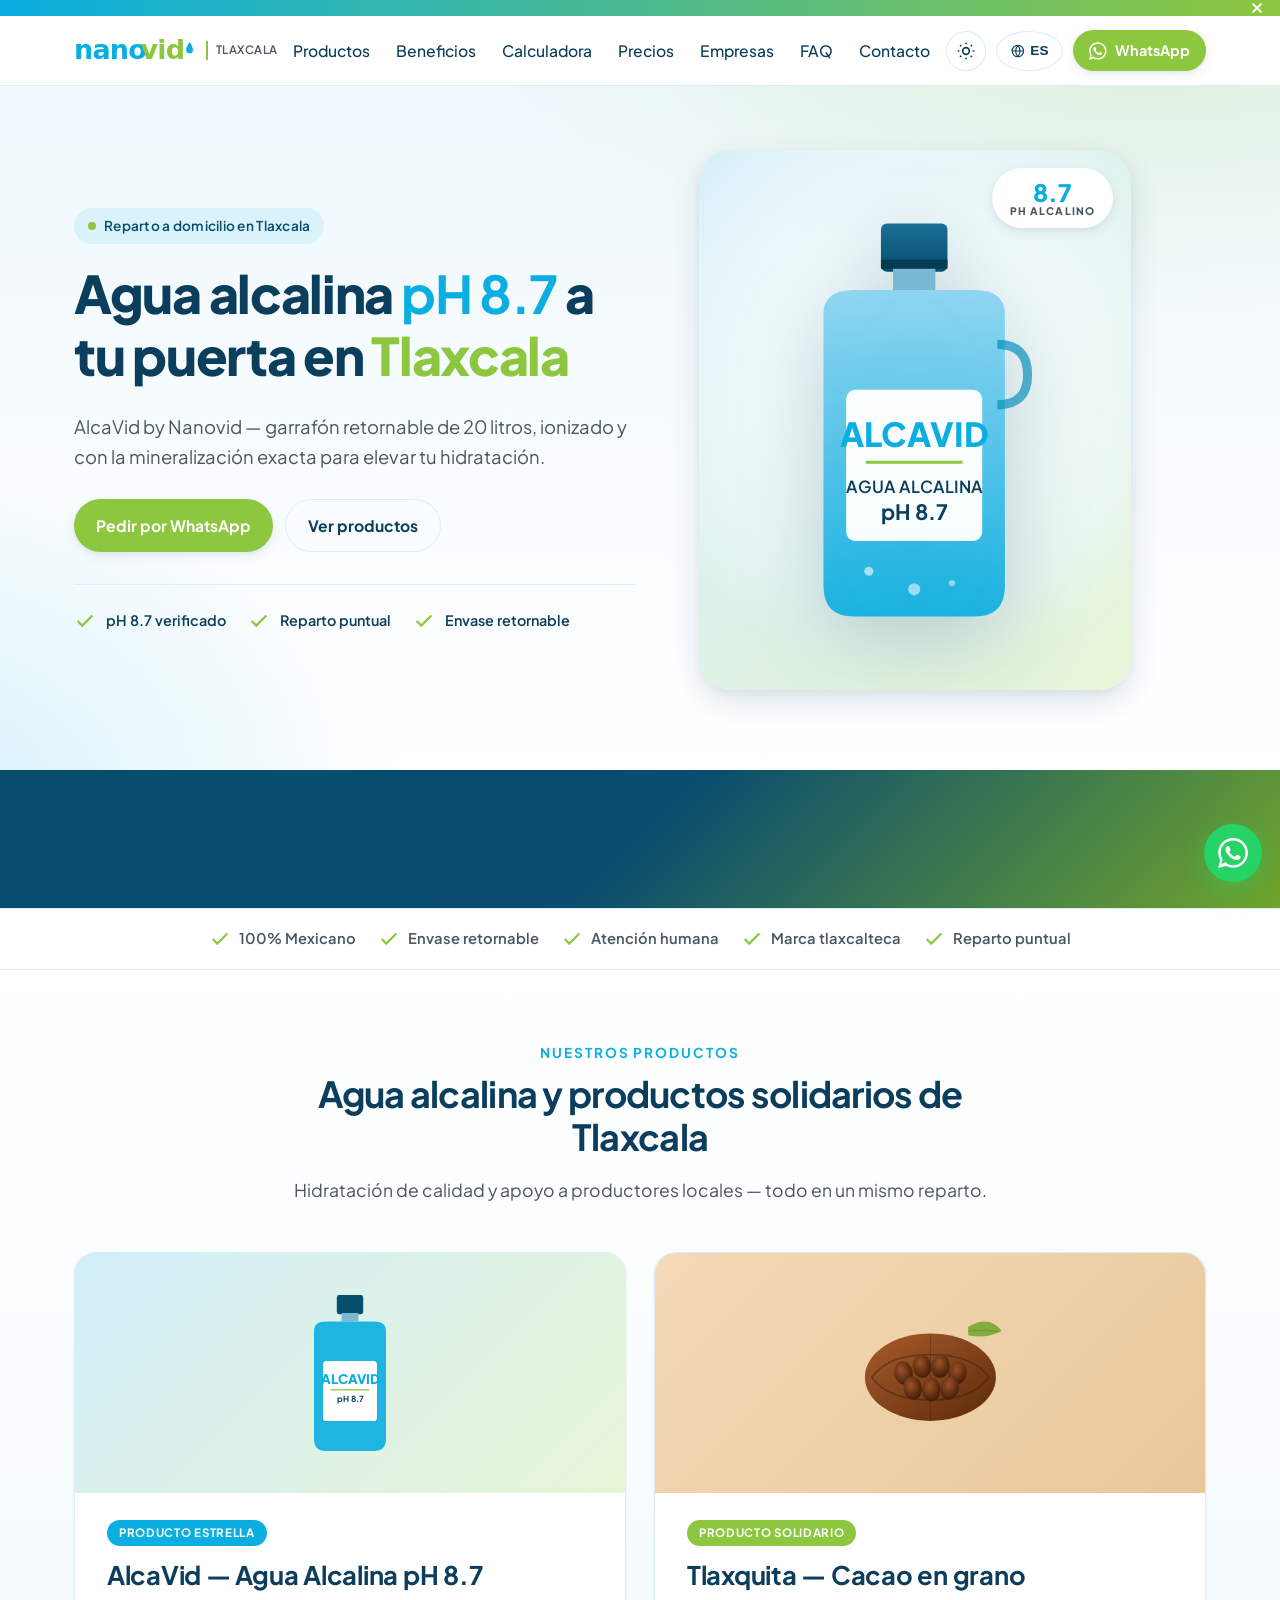
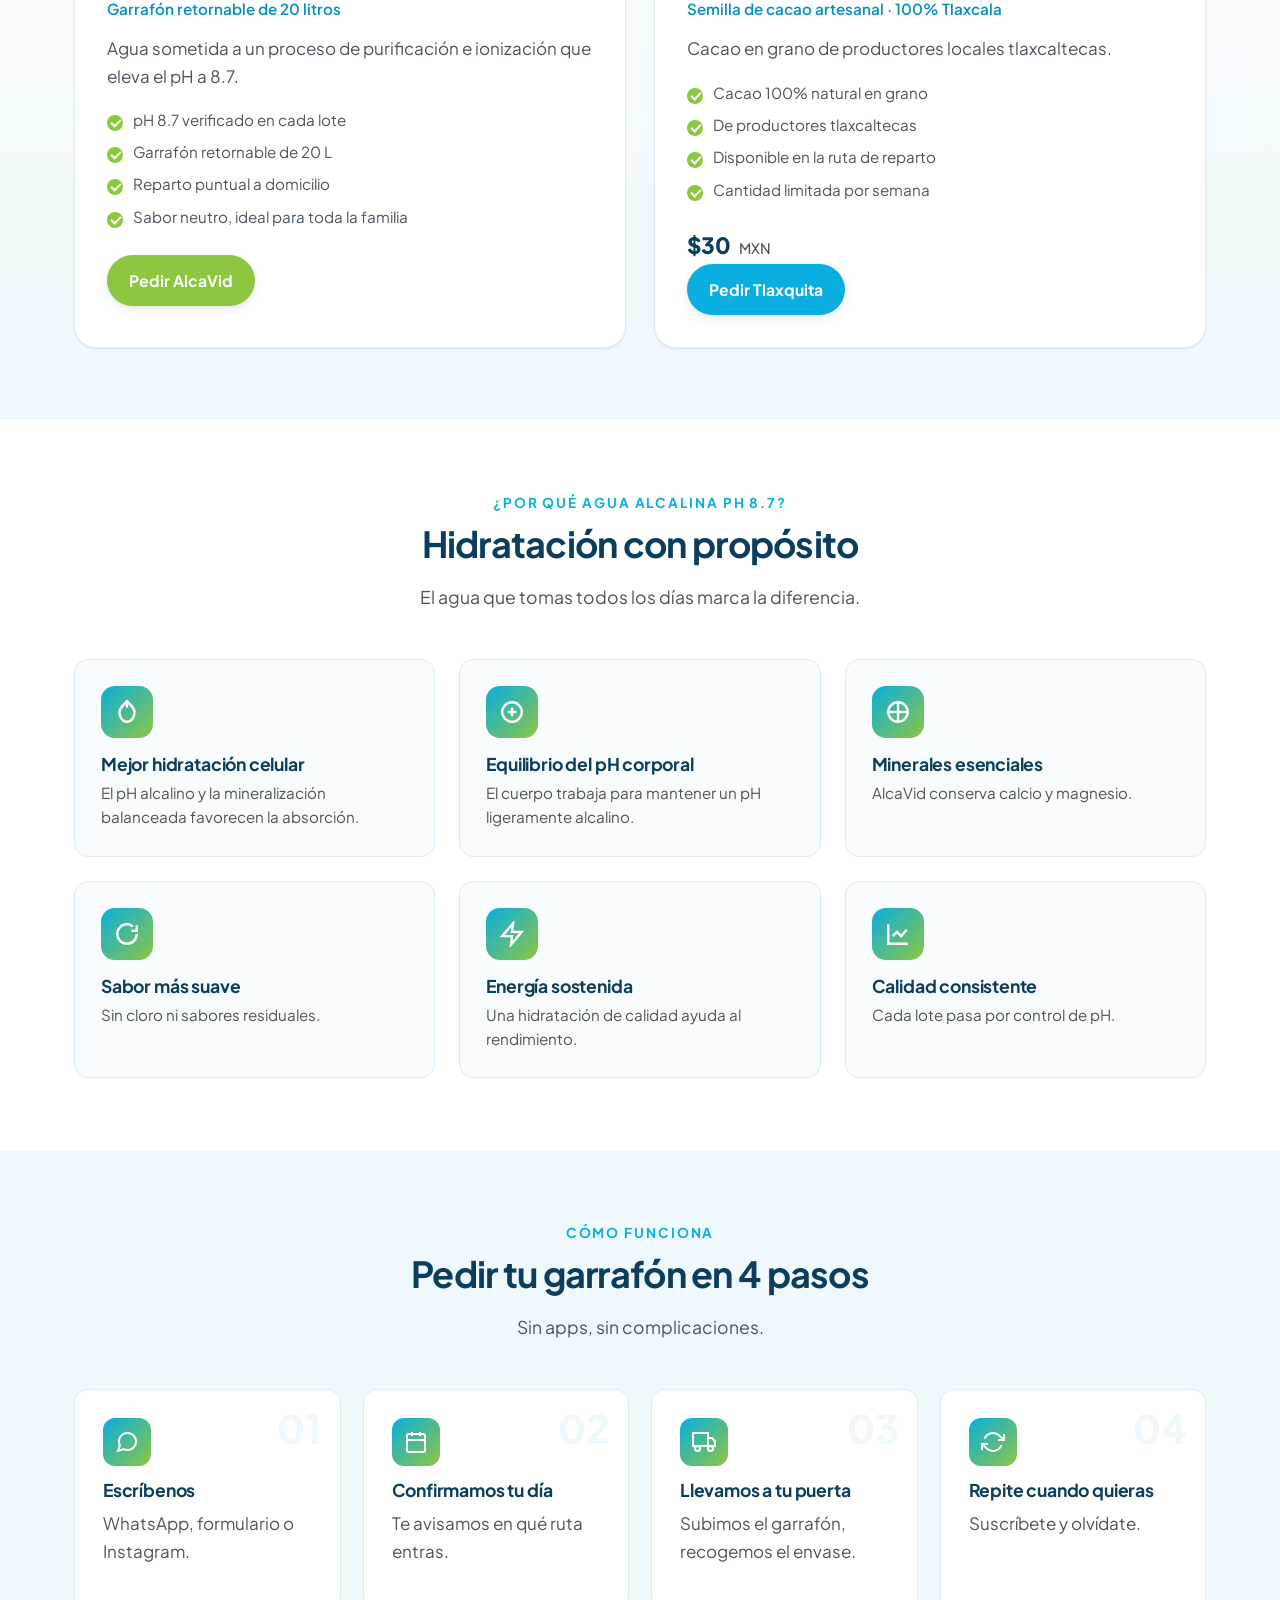
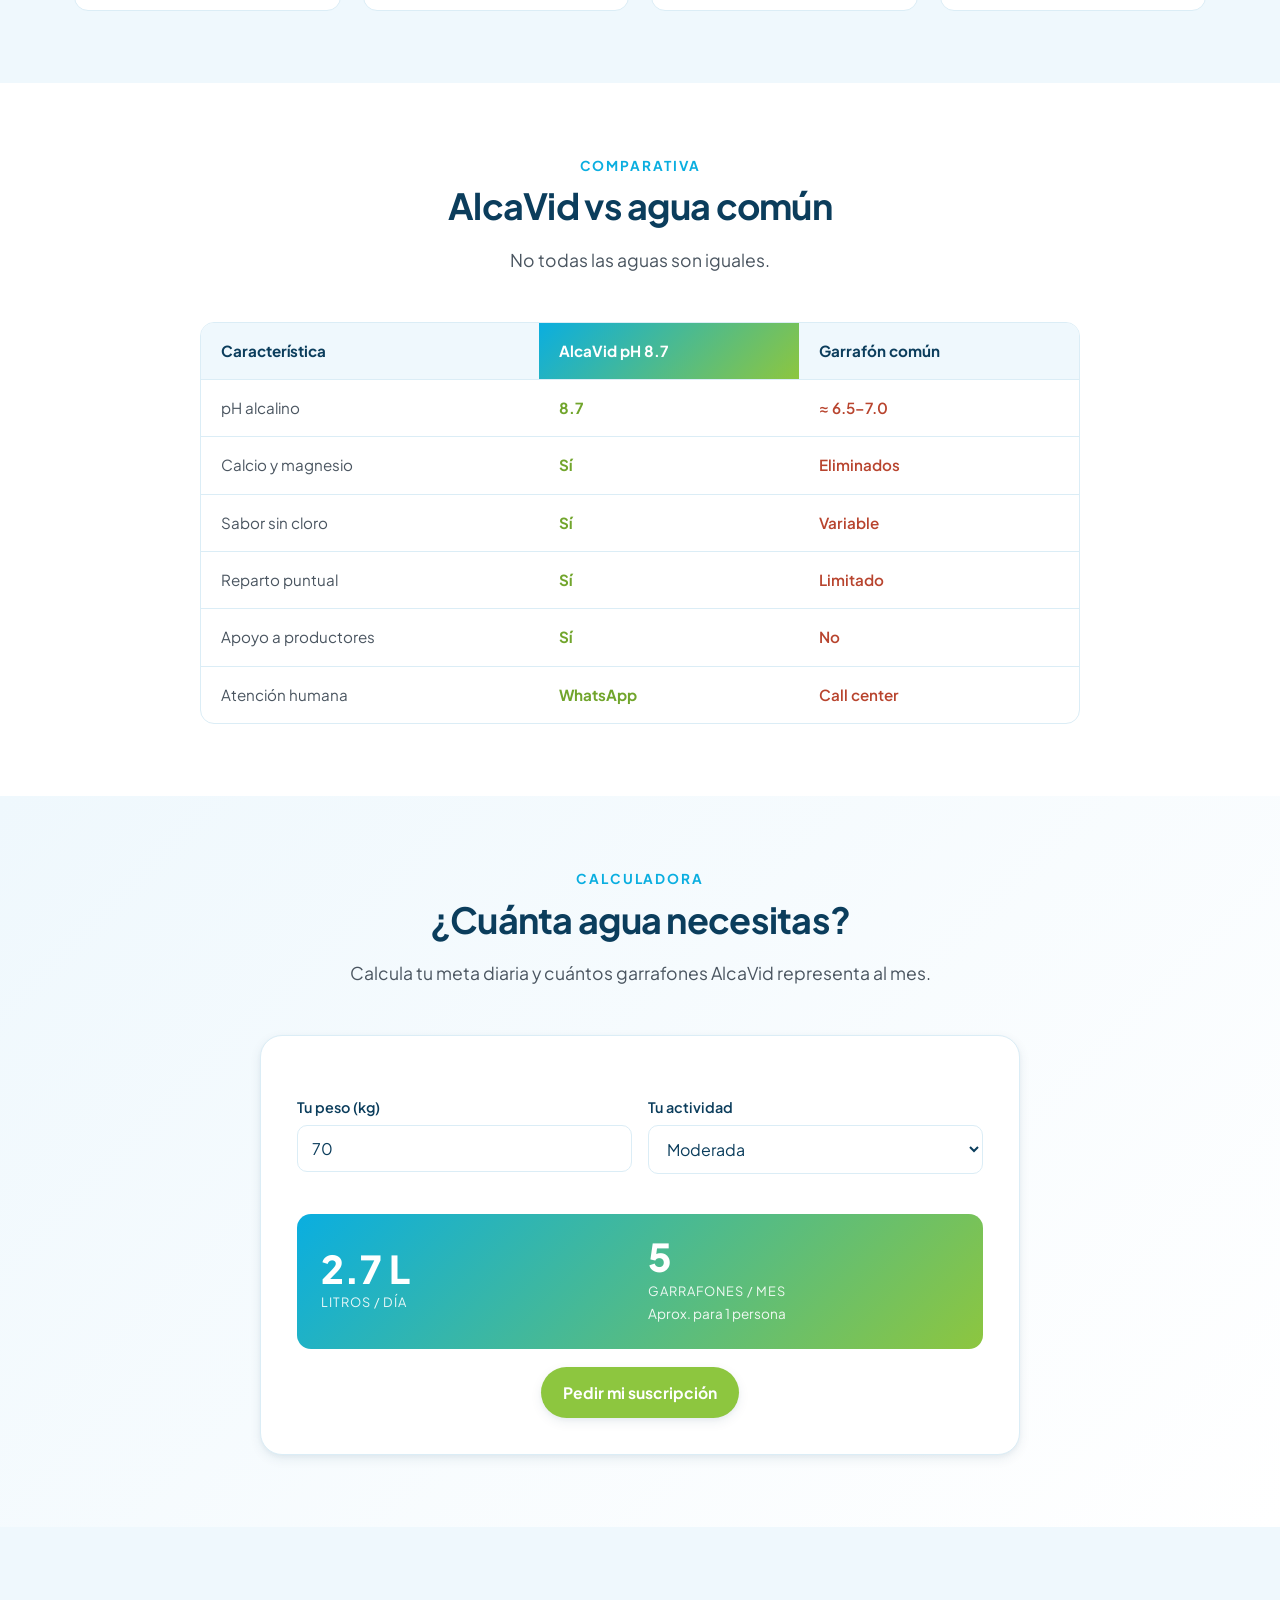
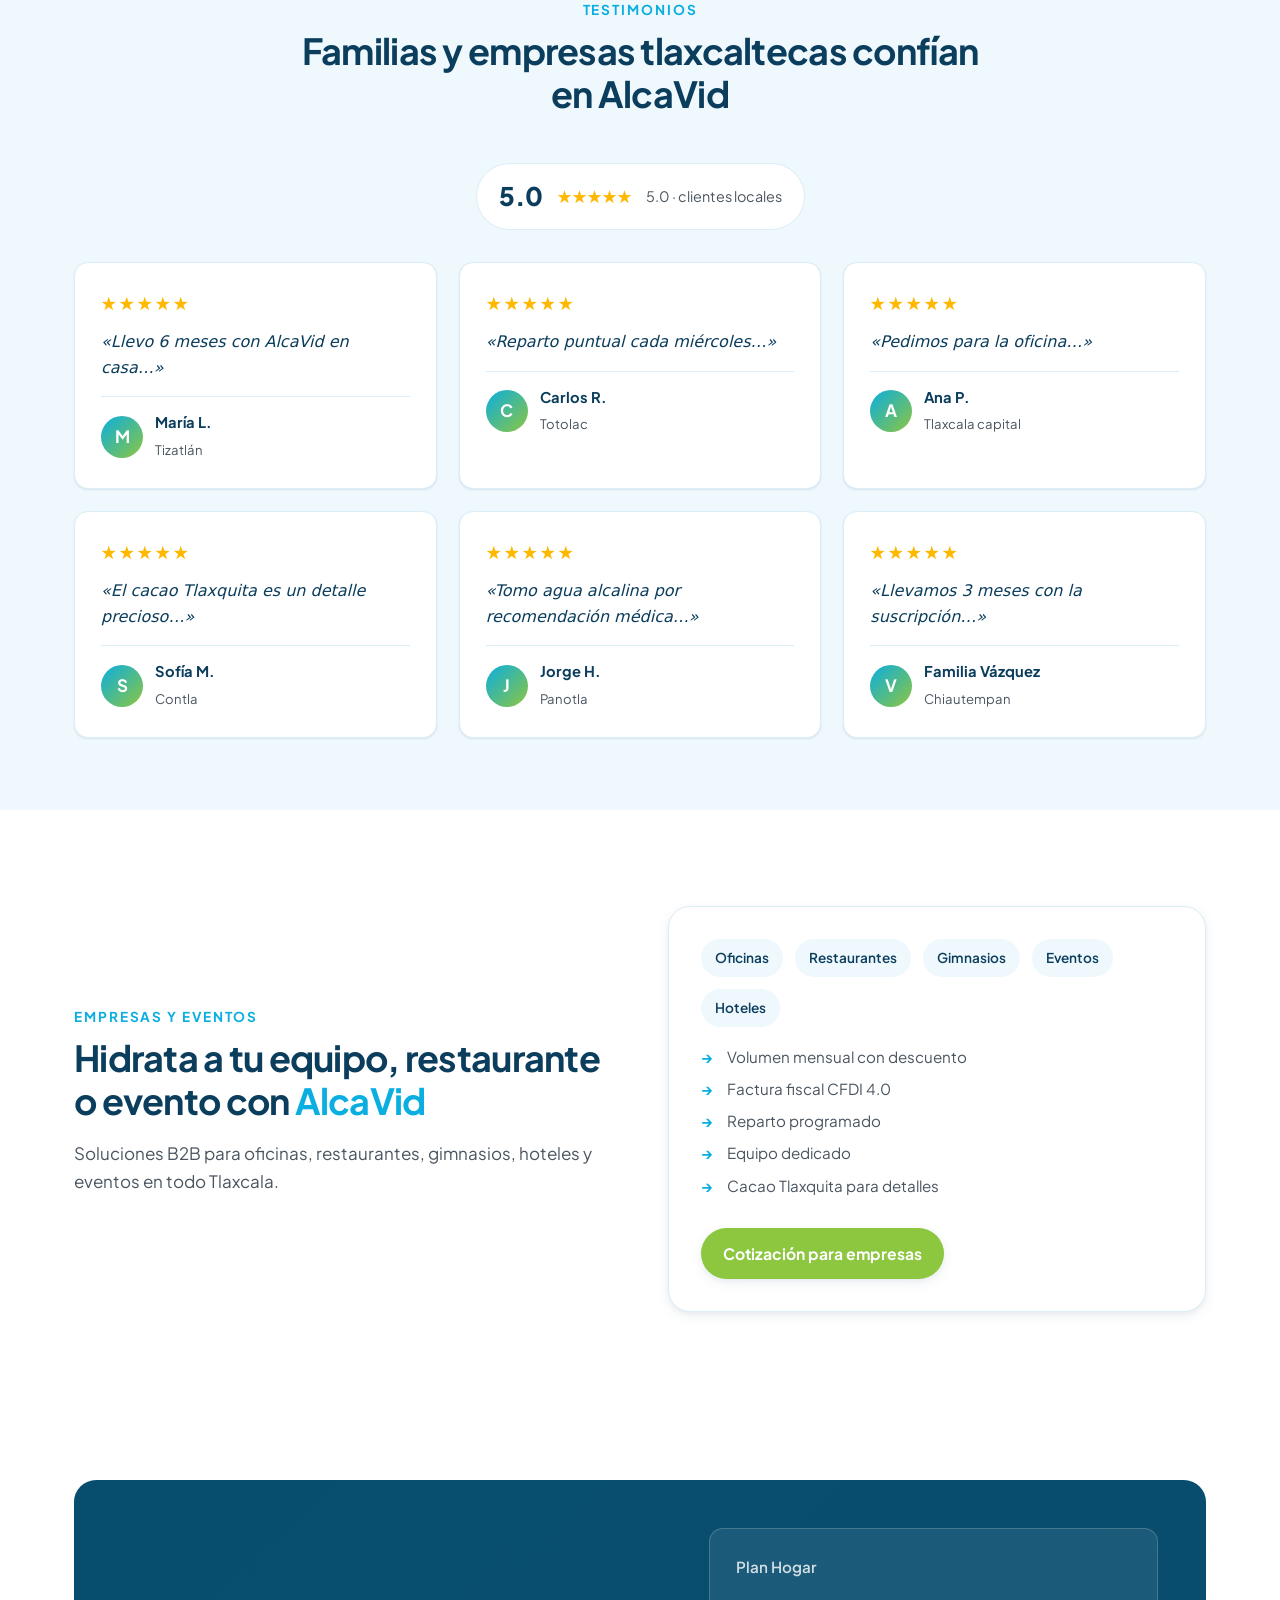
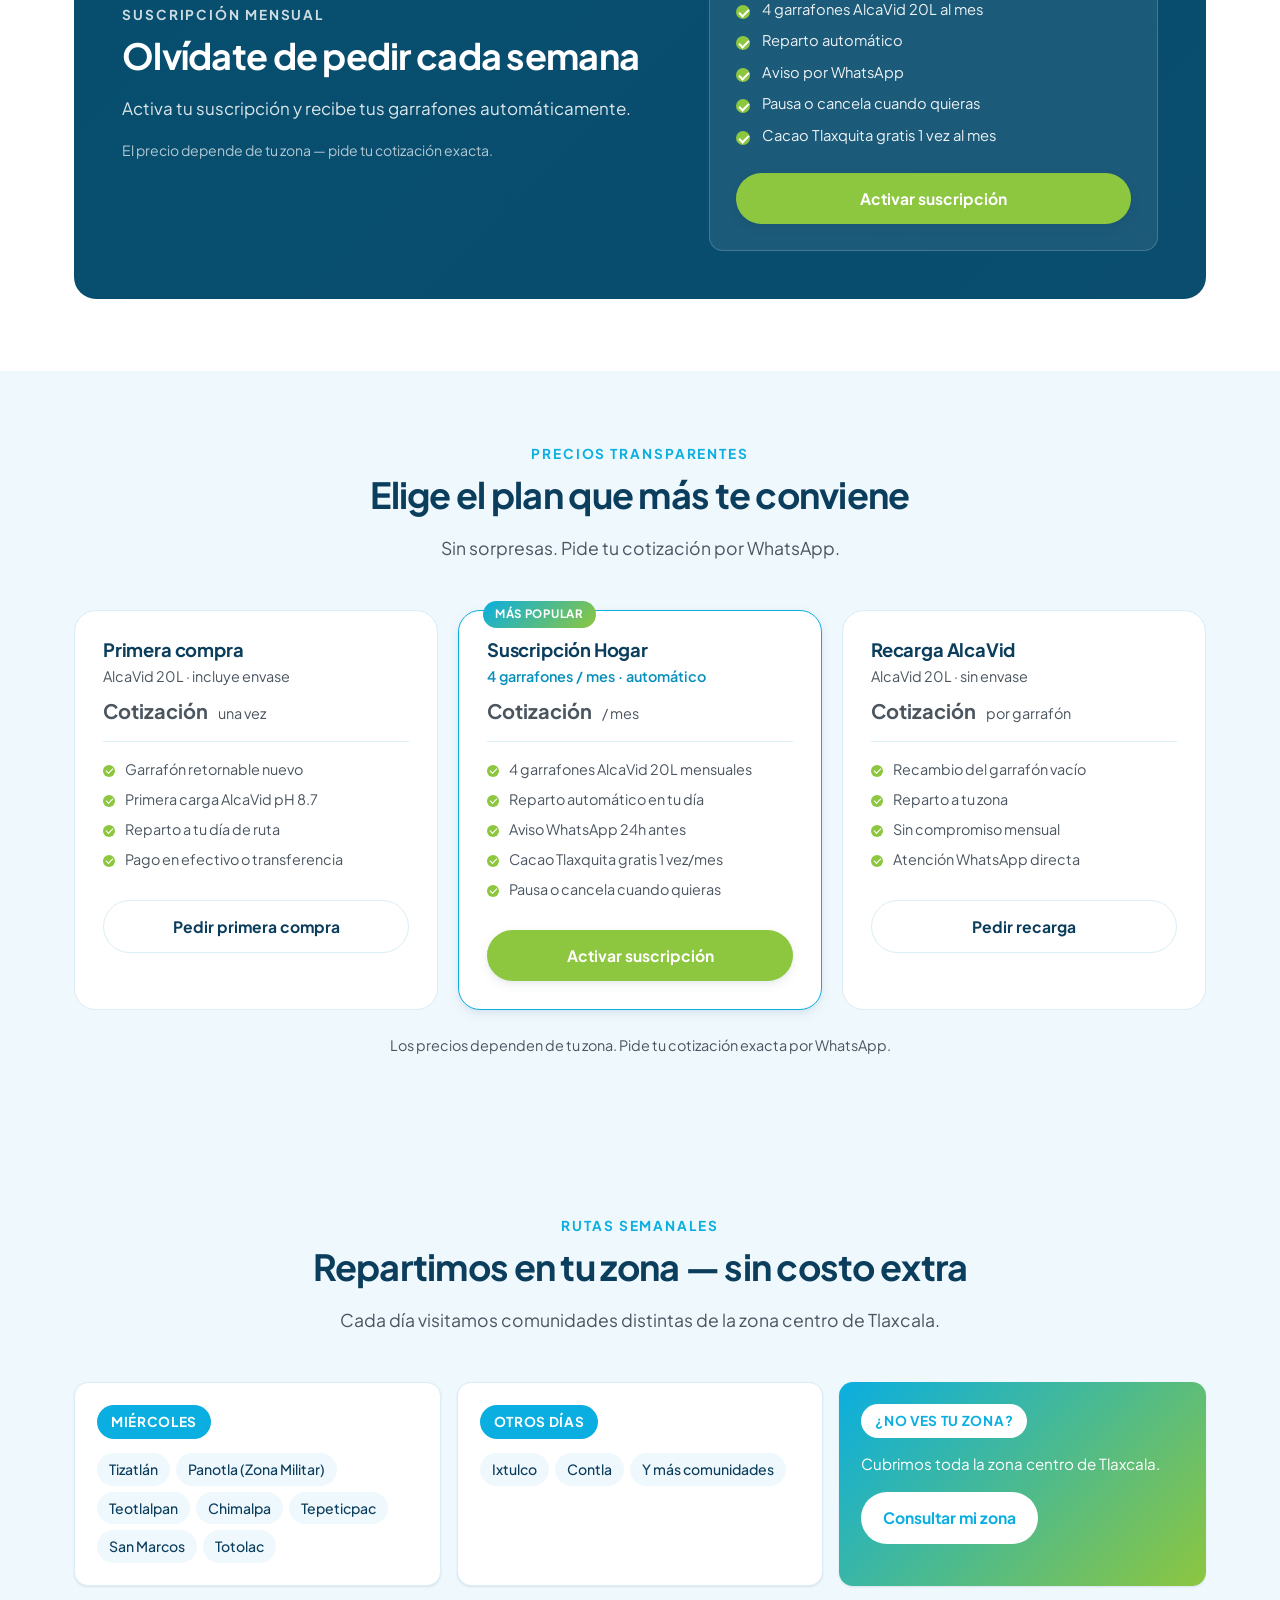
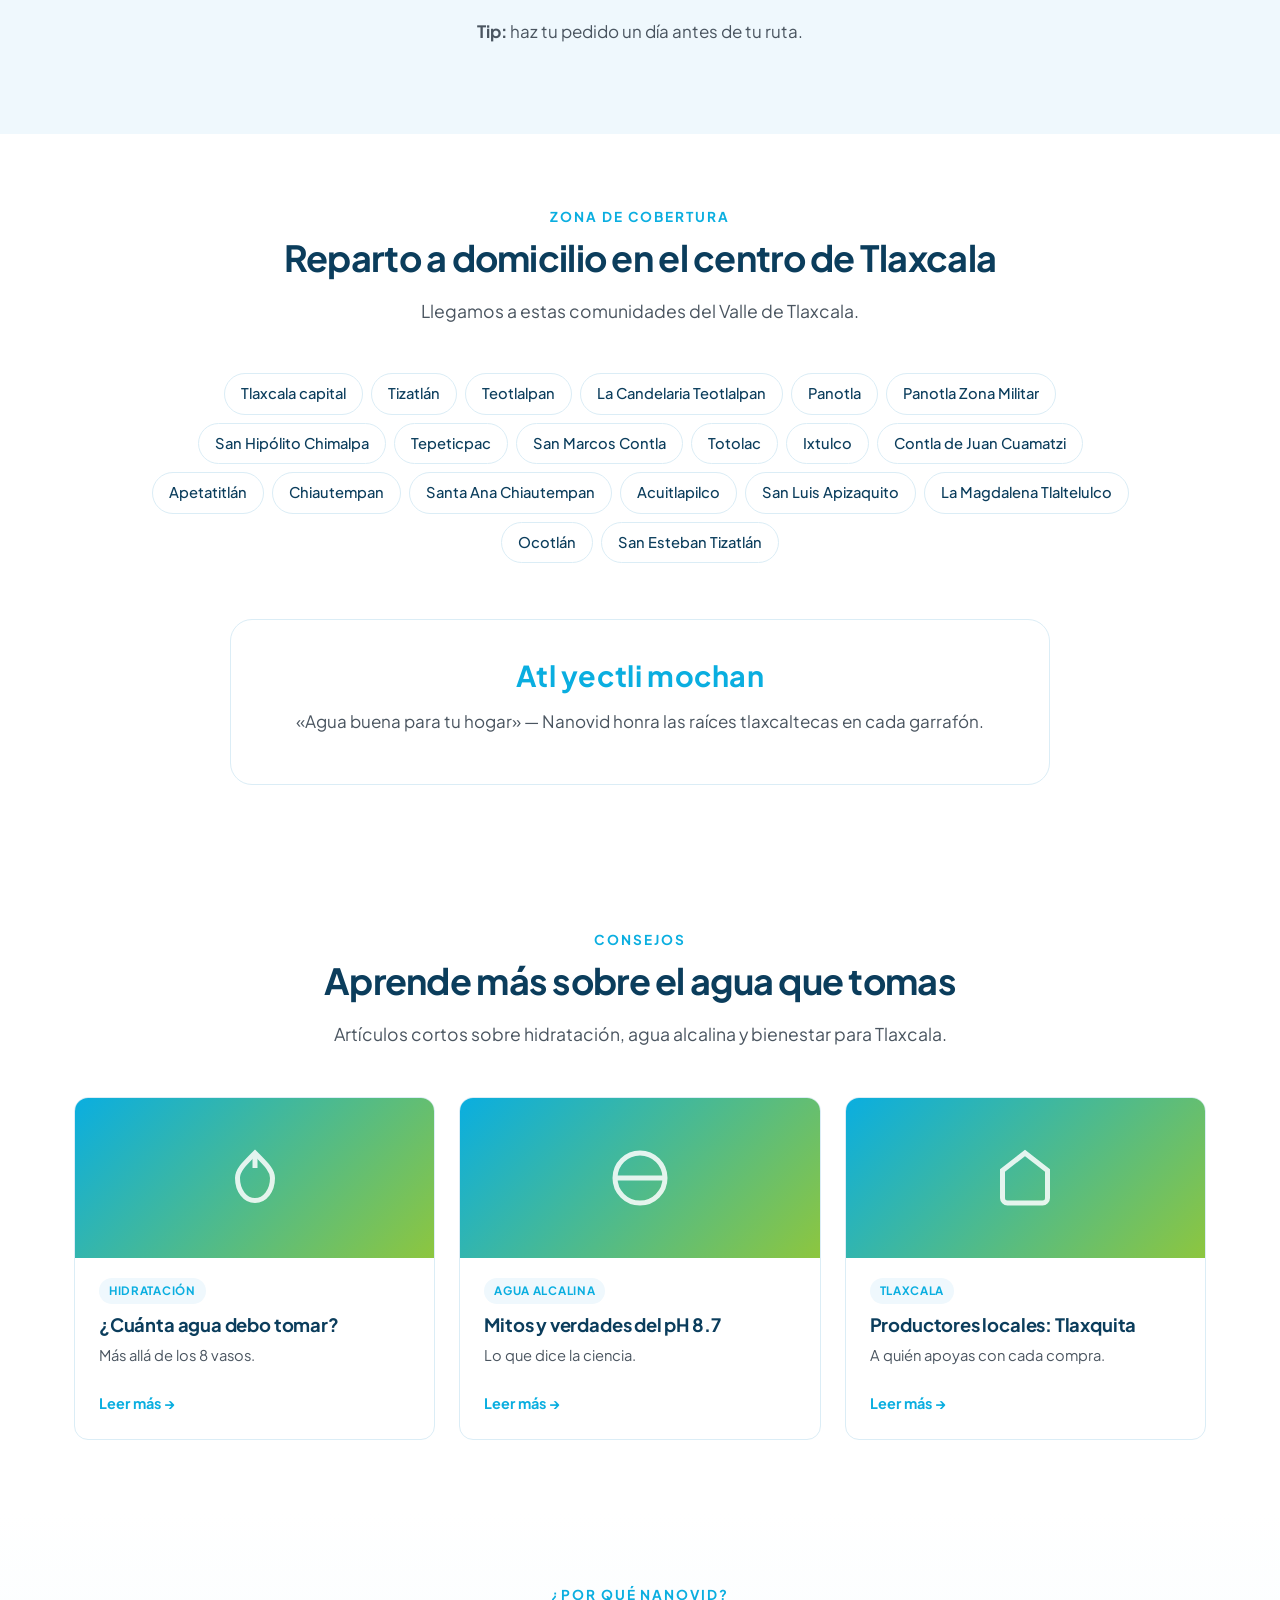
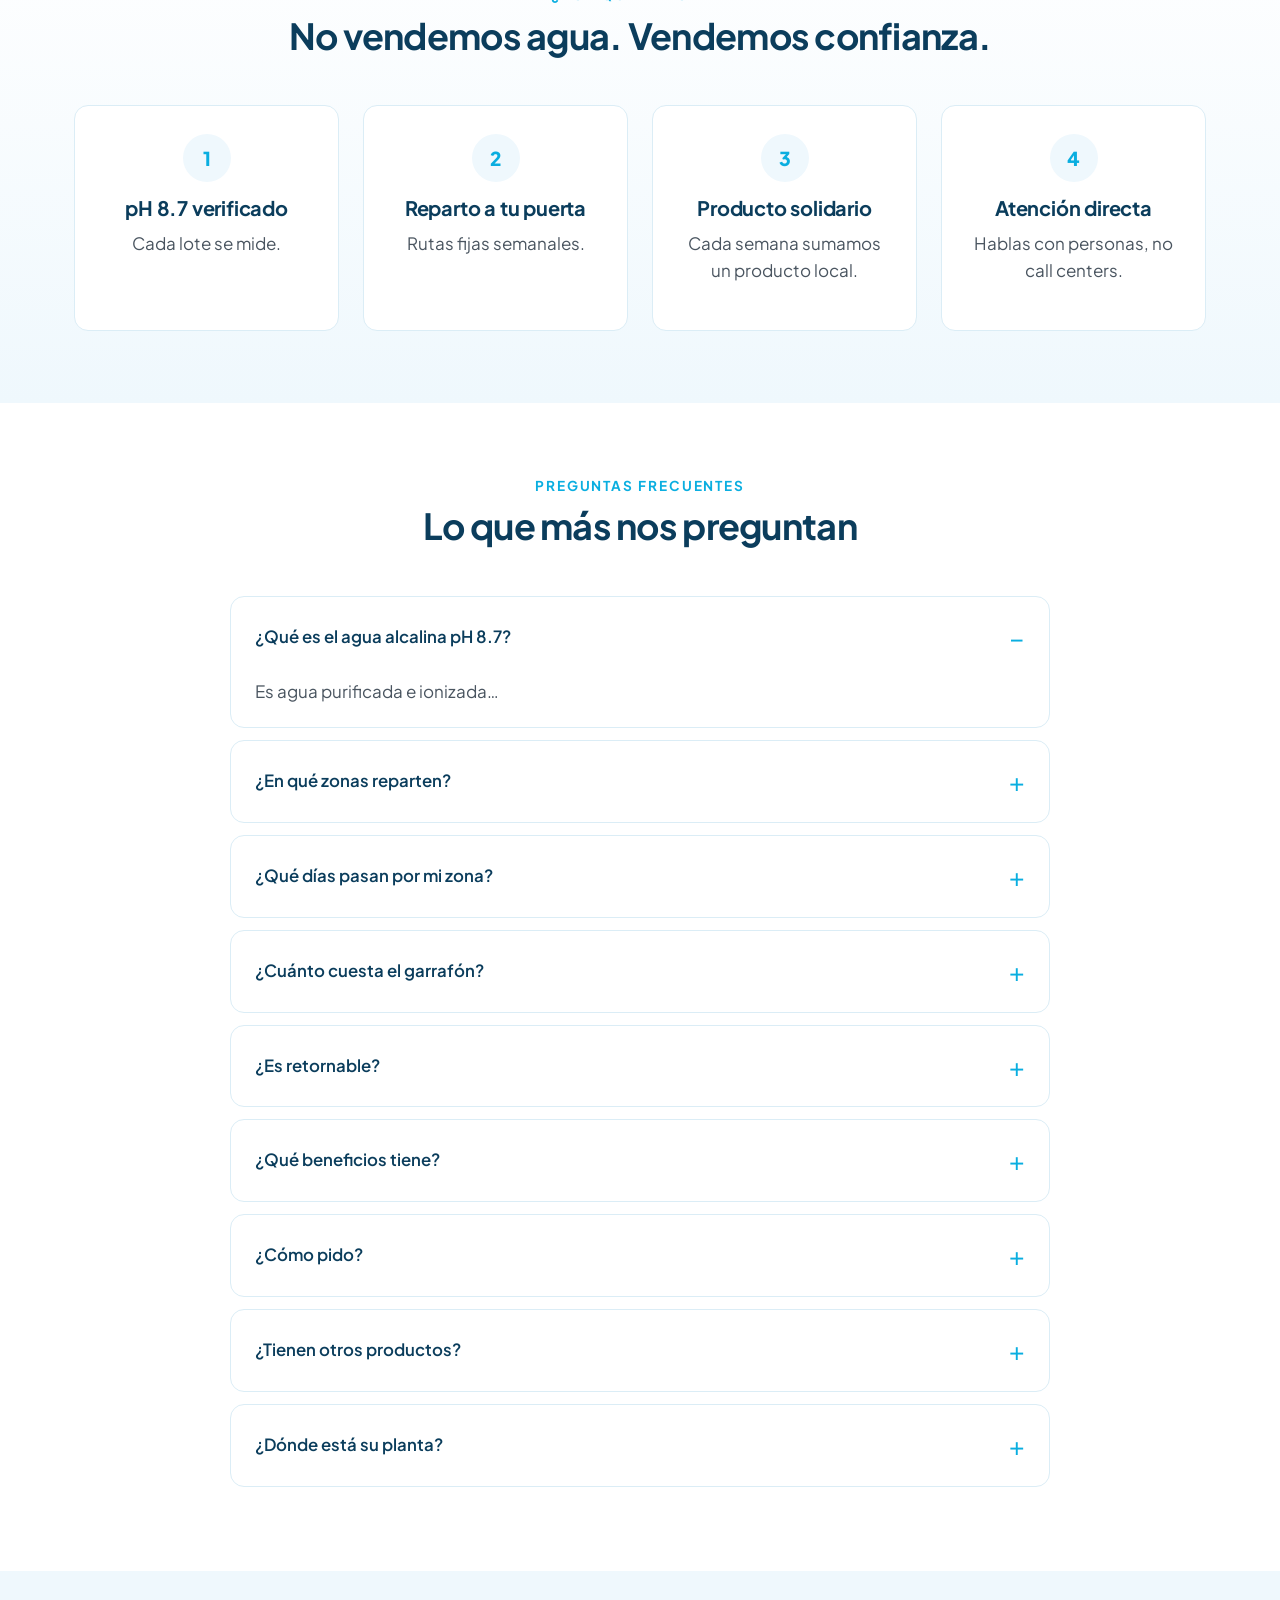
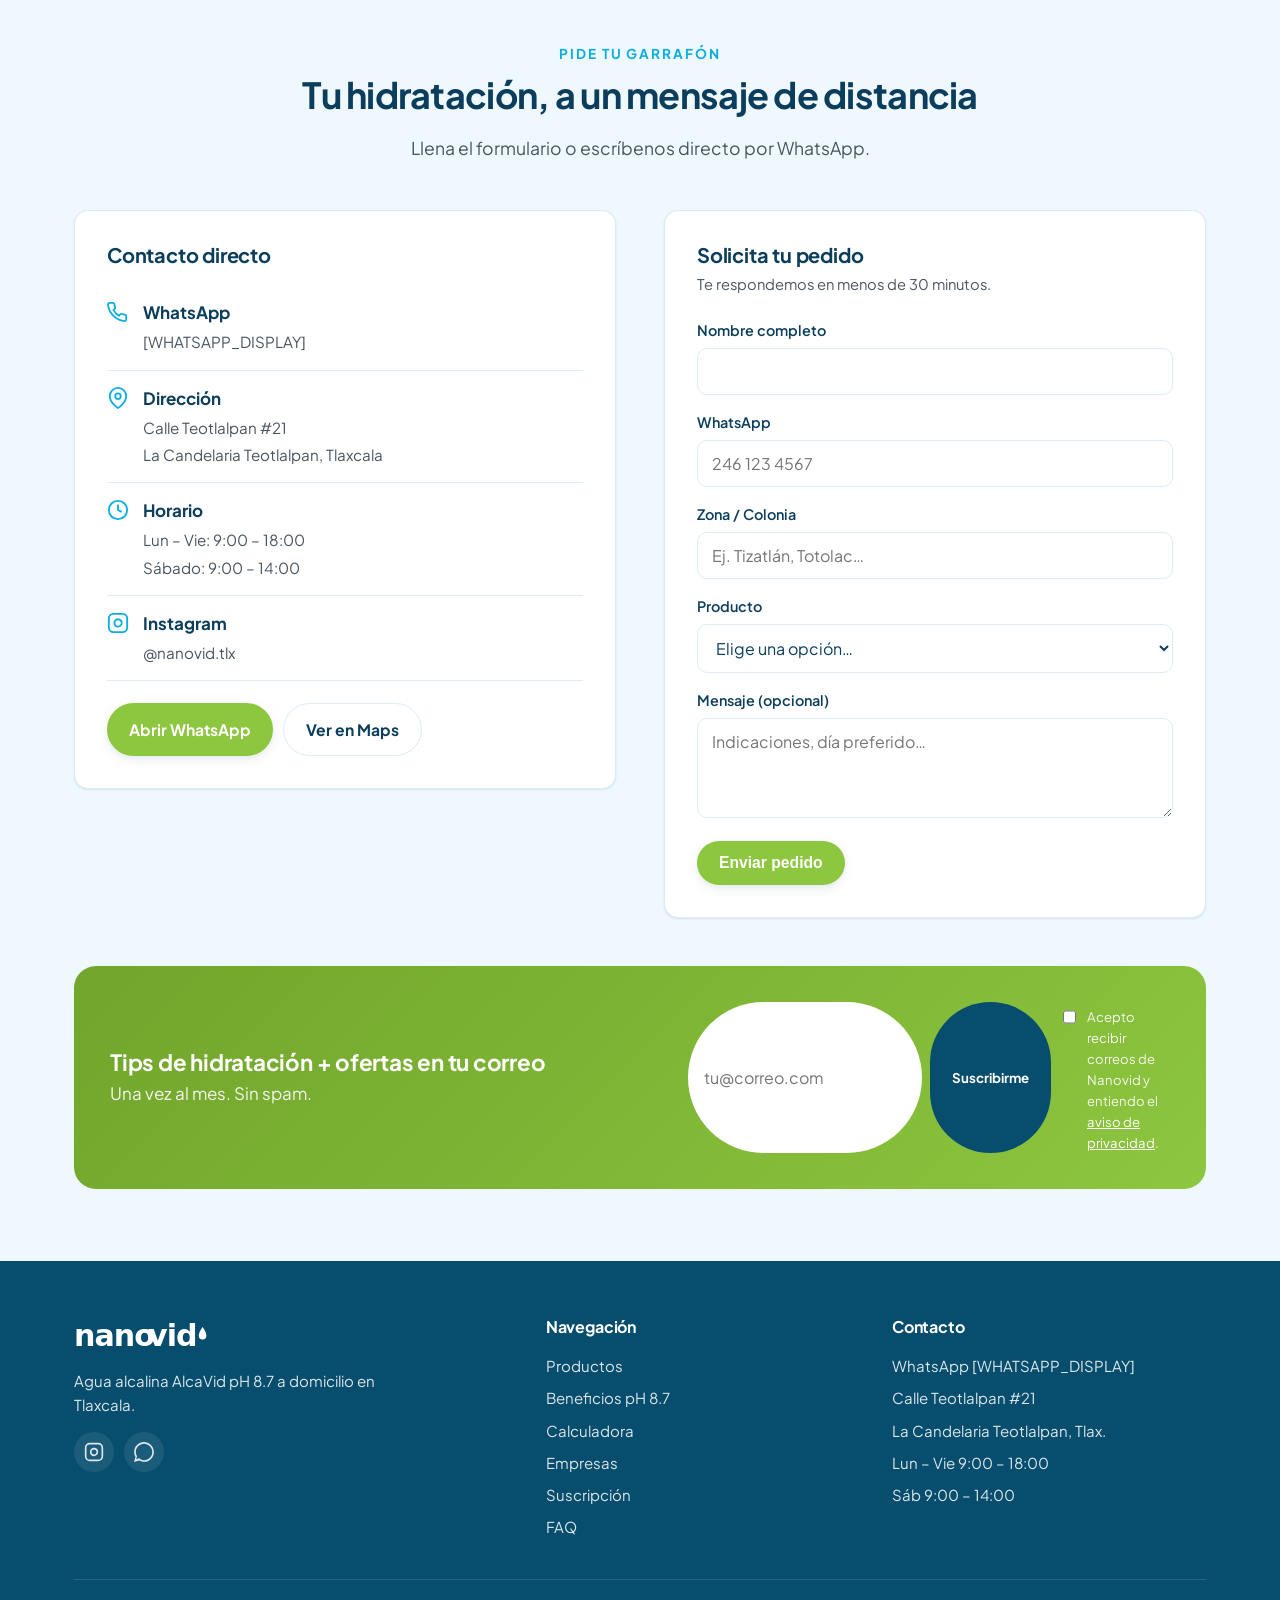
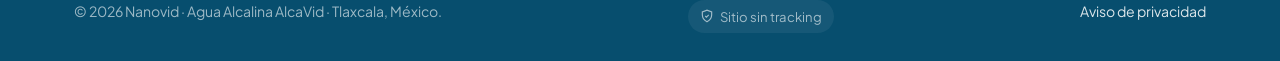
==== commit 3acd83a5: "feat: tarjetas de producto listas para fotos reales con fallback a SVG - <img class="product-photo">" ====
--- a/index.html
+++ b/index.html
@@ -435,6 +435,8 @@
     <div class="product-grid">
       <article class="product-card">
         <div class="product-visual">
+          <!-- Foto real opcional: deja el SVG si el archivo no existe. -->
+          <img class="product-photo" src="assets/img/alcavid-garrafon.jpg" alt="AlcaVid garrafón pH 8.7 — Agua alcalina Tlaxcala" loading="lazy" decoding="async" width="600" height="600" onerror="this.remove()">
           <svg viewBox="0 0 200 280" xmlns="http://www.w3.org/2000/svg" aria-hidden="true">
             <rect x="78" y="10" width="44" height="32" rx="4" fill="#074E6E"/><rect x="86" y="40" width="28" height="14" fill="#7AB7D2"/>
             <path d="M40 70 Q40 54 60 54 H140 Q160 54 160 70 V250 Q160 270 140 270 H60 Q40 270 40 250 Z" fill="#0AAEE0" opacity="0.9"/>
@@ -459,6 +461,8 @@
 
       <article class="product-card">
         <div class="product-visual cacao">
+          <!-- Foto real opcional. -->
+          <img class="product-photo" src="assets/img/tlaxquita-cacao.jpg" alt="Tlaxquita semilla de cacao en grano — Producto solidario Tlaxcala" loading="lazy" decoding="async" width="600" height="600" onerror="this.remove()">
           <svg viewBox="0 0 220 200" xmlns="http://www.w3.org/2000/svg" aria-hidden="true">
             <defs>
               <linearGradient id="podg" x1="0" x2="1" y1="0" y2="1">
--- a/css/styles.css
+++ b/css/styles.css
@@ -247,12 +247,20 @@
 .product-card .price { font-size: 1.4rem; font-weight: 800; color: var(--ink); margin-top: 8px; }
 .product-card .price small { font-size: .9rem; color: var(--ink-soft); font-weight: 500; margin-left: 4px; }
 .product-visual {
-  height: 200px; margin: -32px -32px 24px;
+  position: relative; height: 240px; margin: -32px -32px 24px; overflow: hidden;
   background: linear-gradient(135deg, #d2eef9 0%, #e8f5d6 100%);
   display: flex; align-items: center; justify-content: center;
 }
 .product-visual.cacao { background: linear-gradient(135deg, #f5d9b8 0%, #e8c89a 100%); }
-.product-visual svg { height: 70%; }
+.product-visual svg { height: 70%; position: relative; z-index: 1; }
+/* Foto real (cuando el archivo existe en /assets/img/) cubre el SVG.
+   Si falla, onerror remueve el <img> y queda visible el SVG decorativo. */
+.product-photo {
+  position: absolute; inset: 0; width: 100%; height: 100%;
+  object-fit: cover; z-index: 2;
+  transition: opacity .4s ease;
+}
+.product-photo[data-loaded="false"] { opacity: 0; }
 
 /* Beneficios (¿Por qué agua alcalina?) */
 .benefits-grid { display: grid; gap: 24px; grid-template-columns: 1fr; }
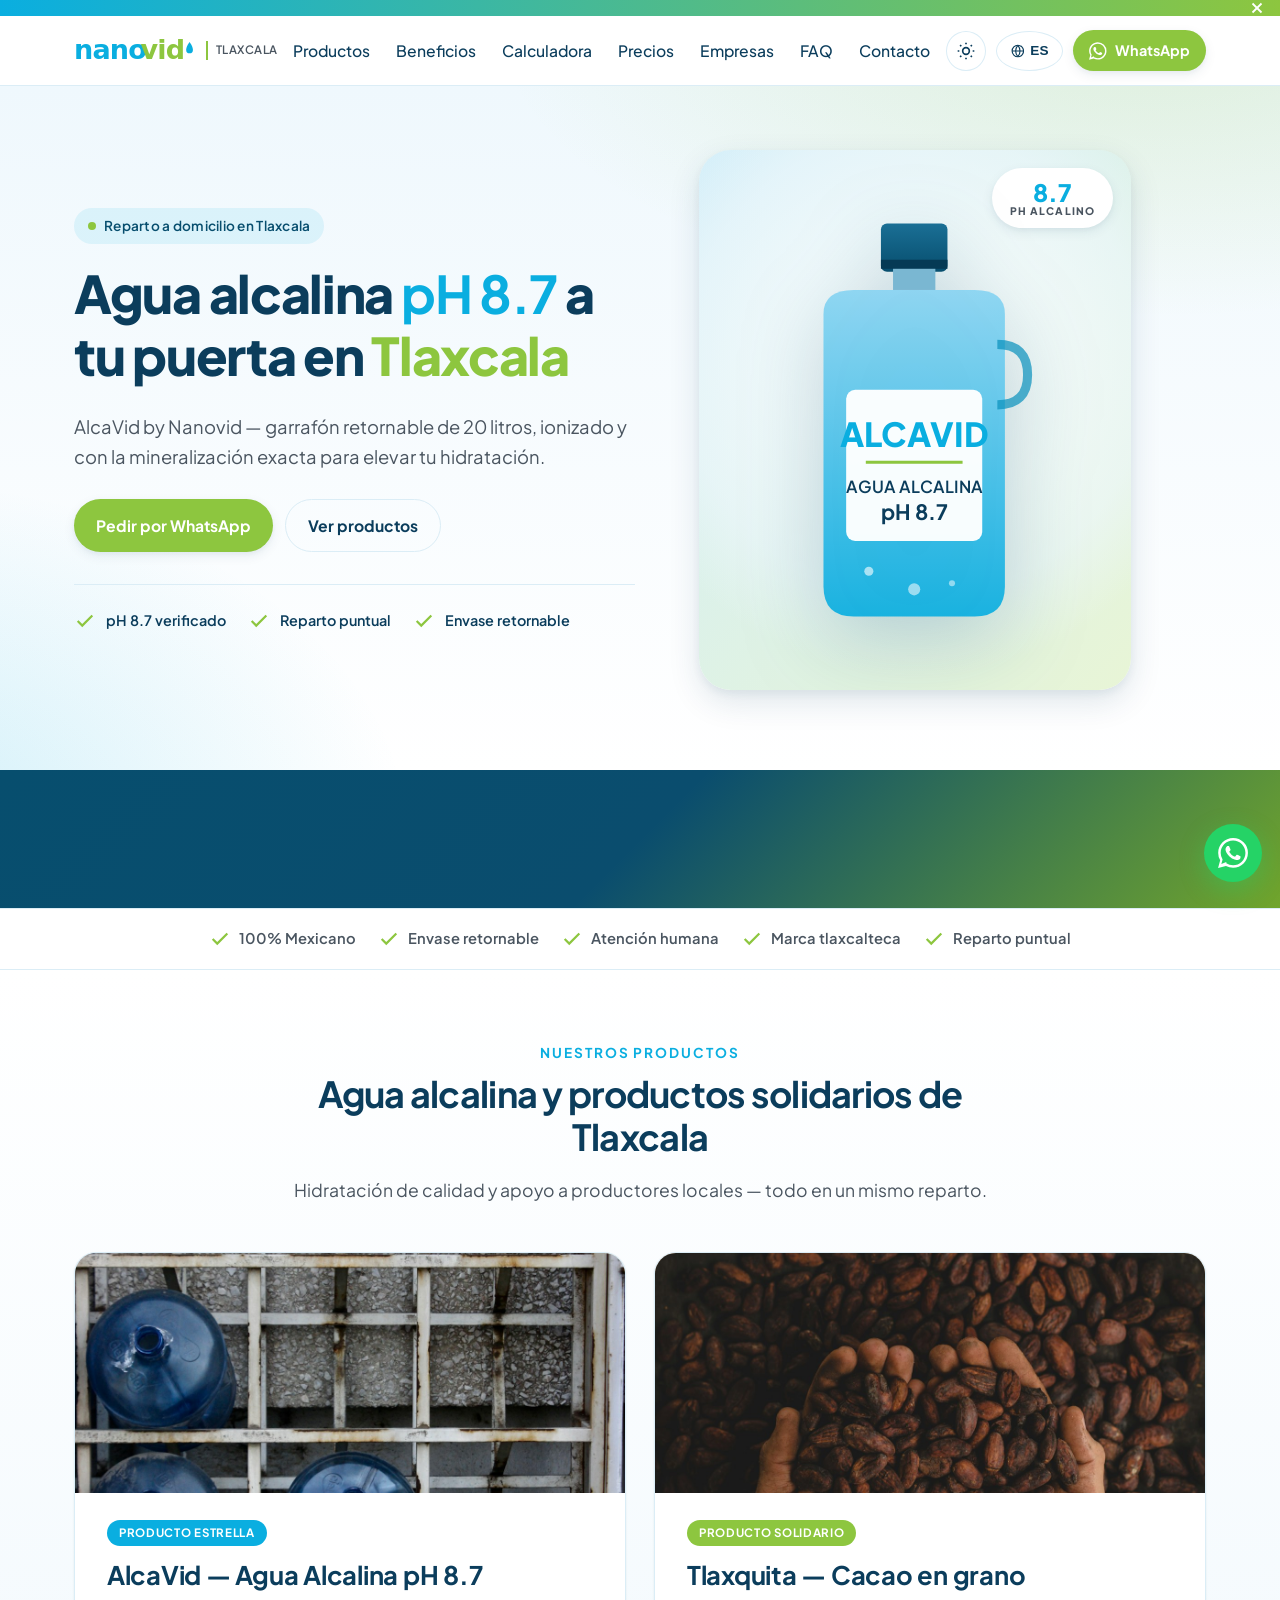
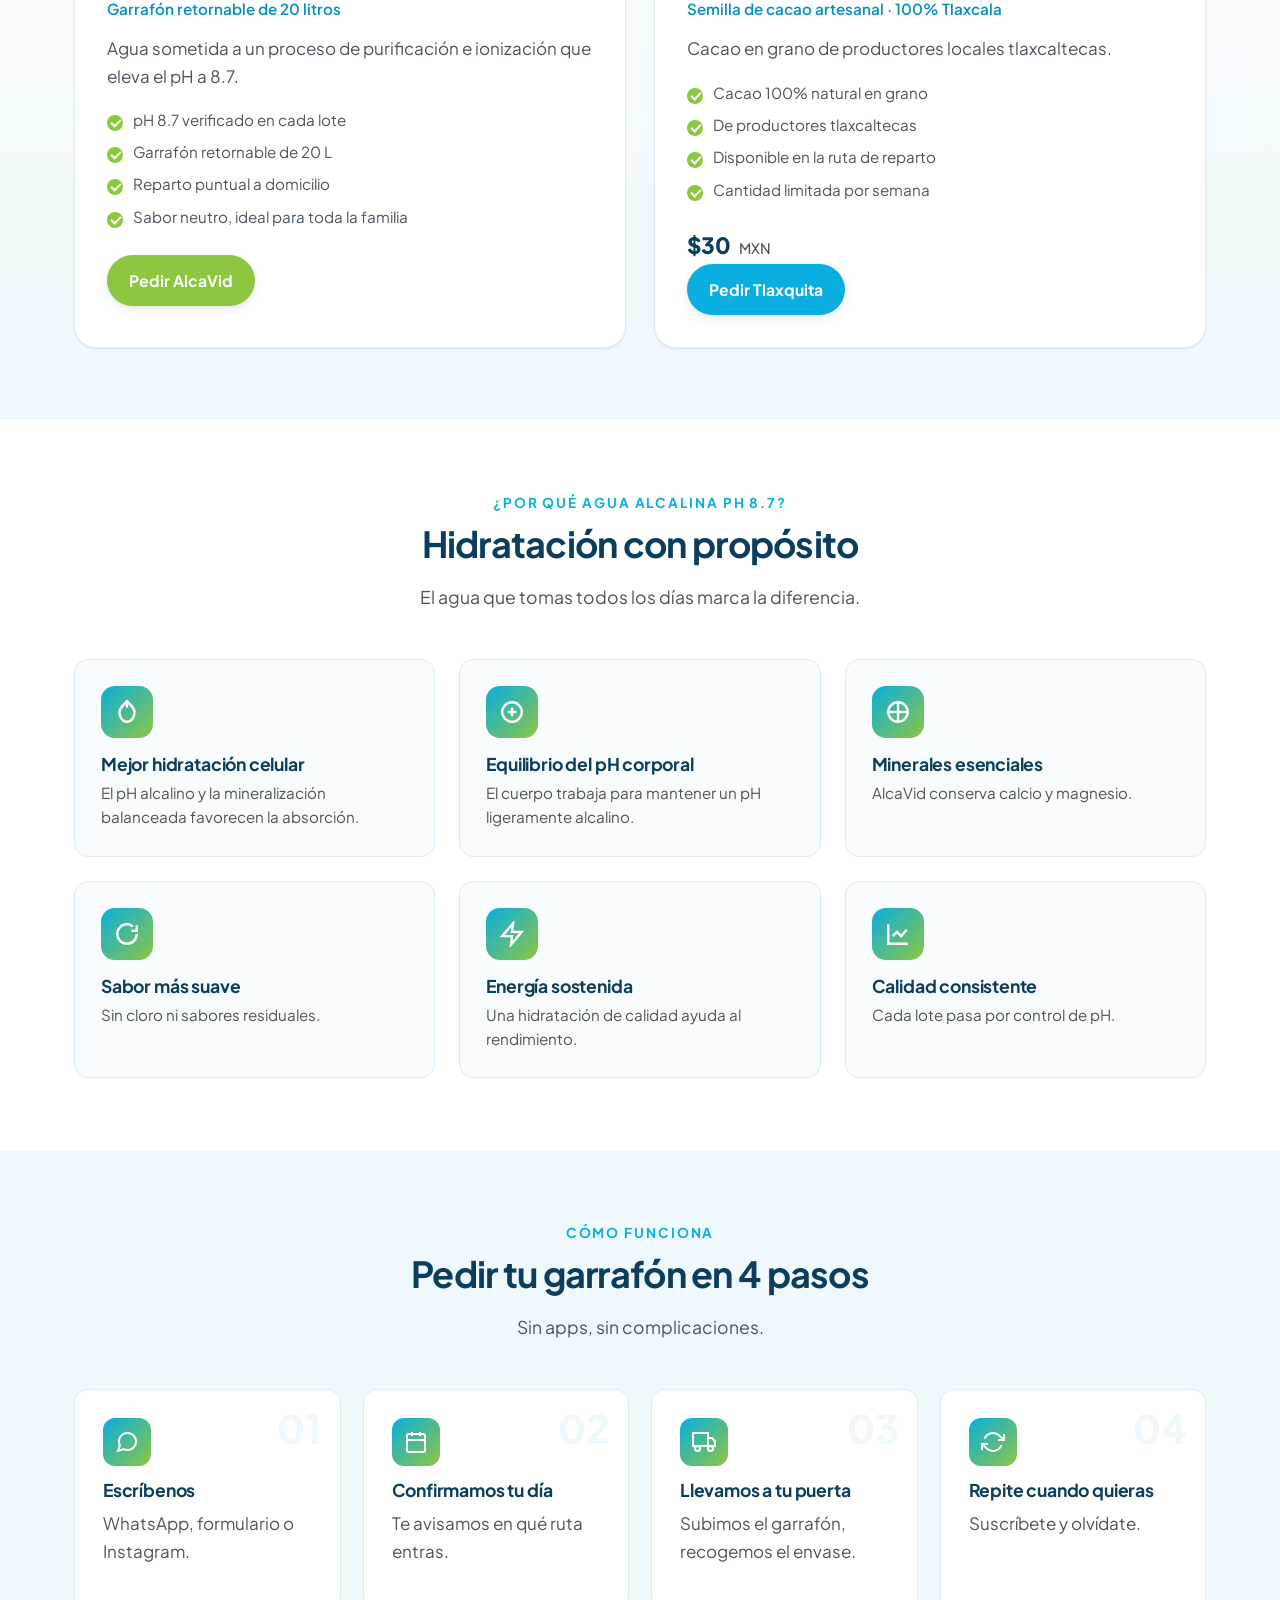
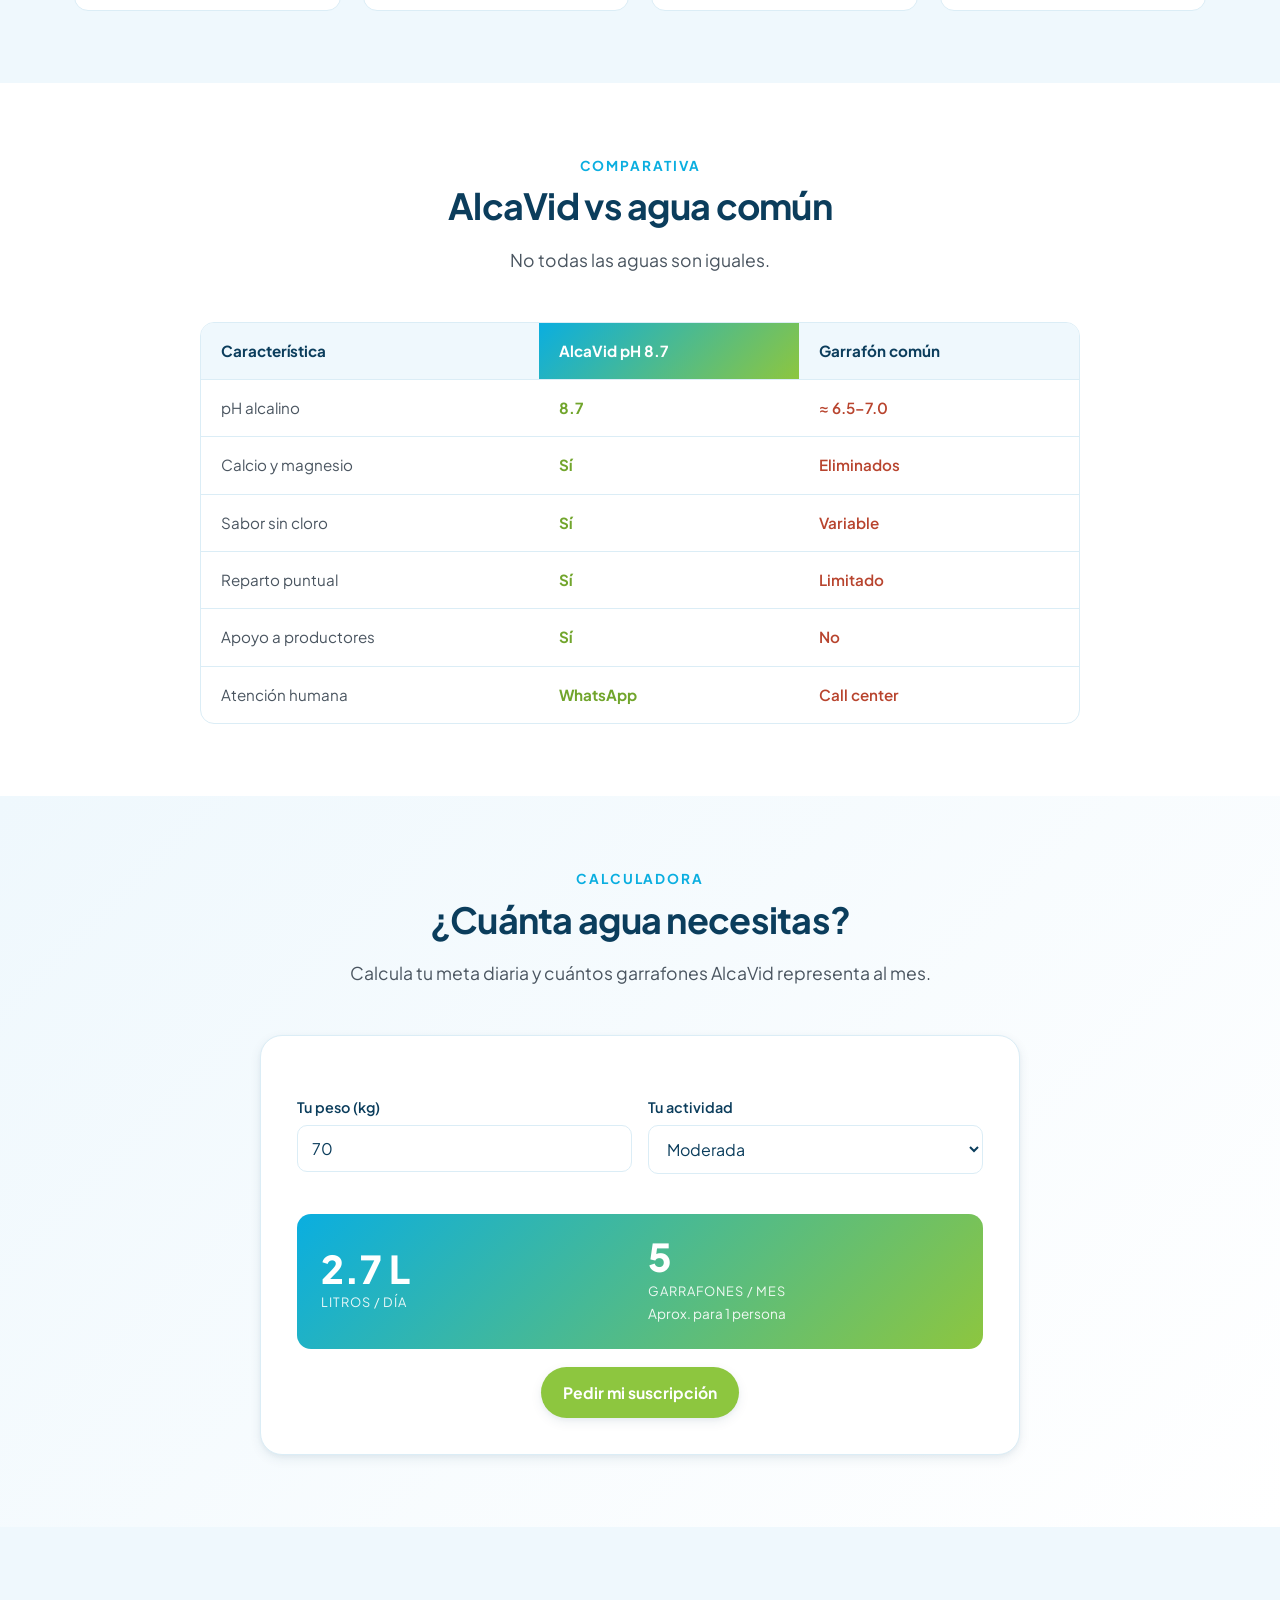
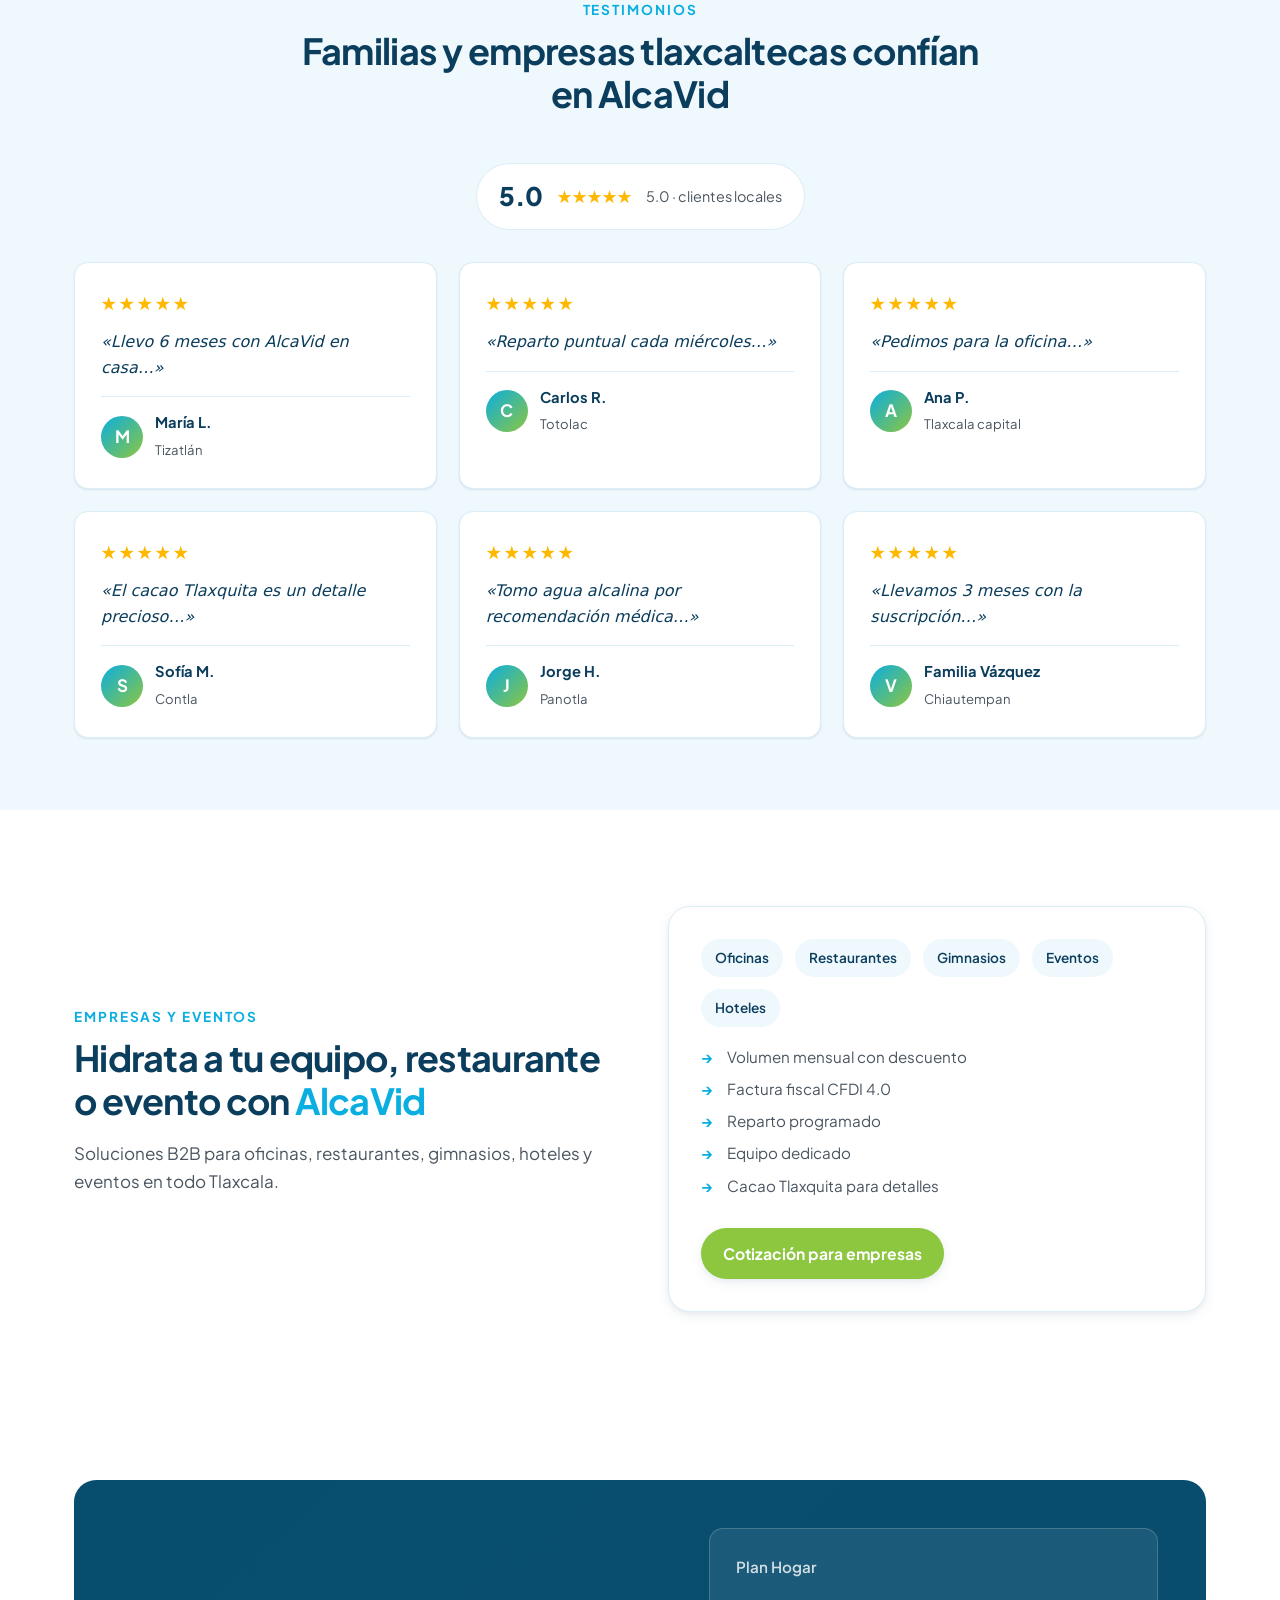
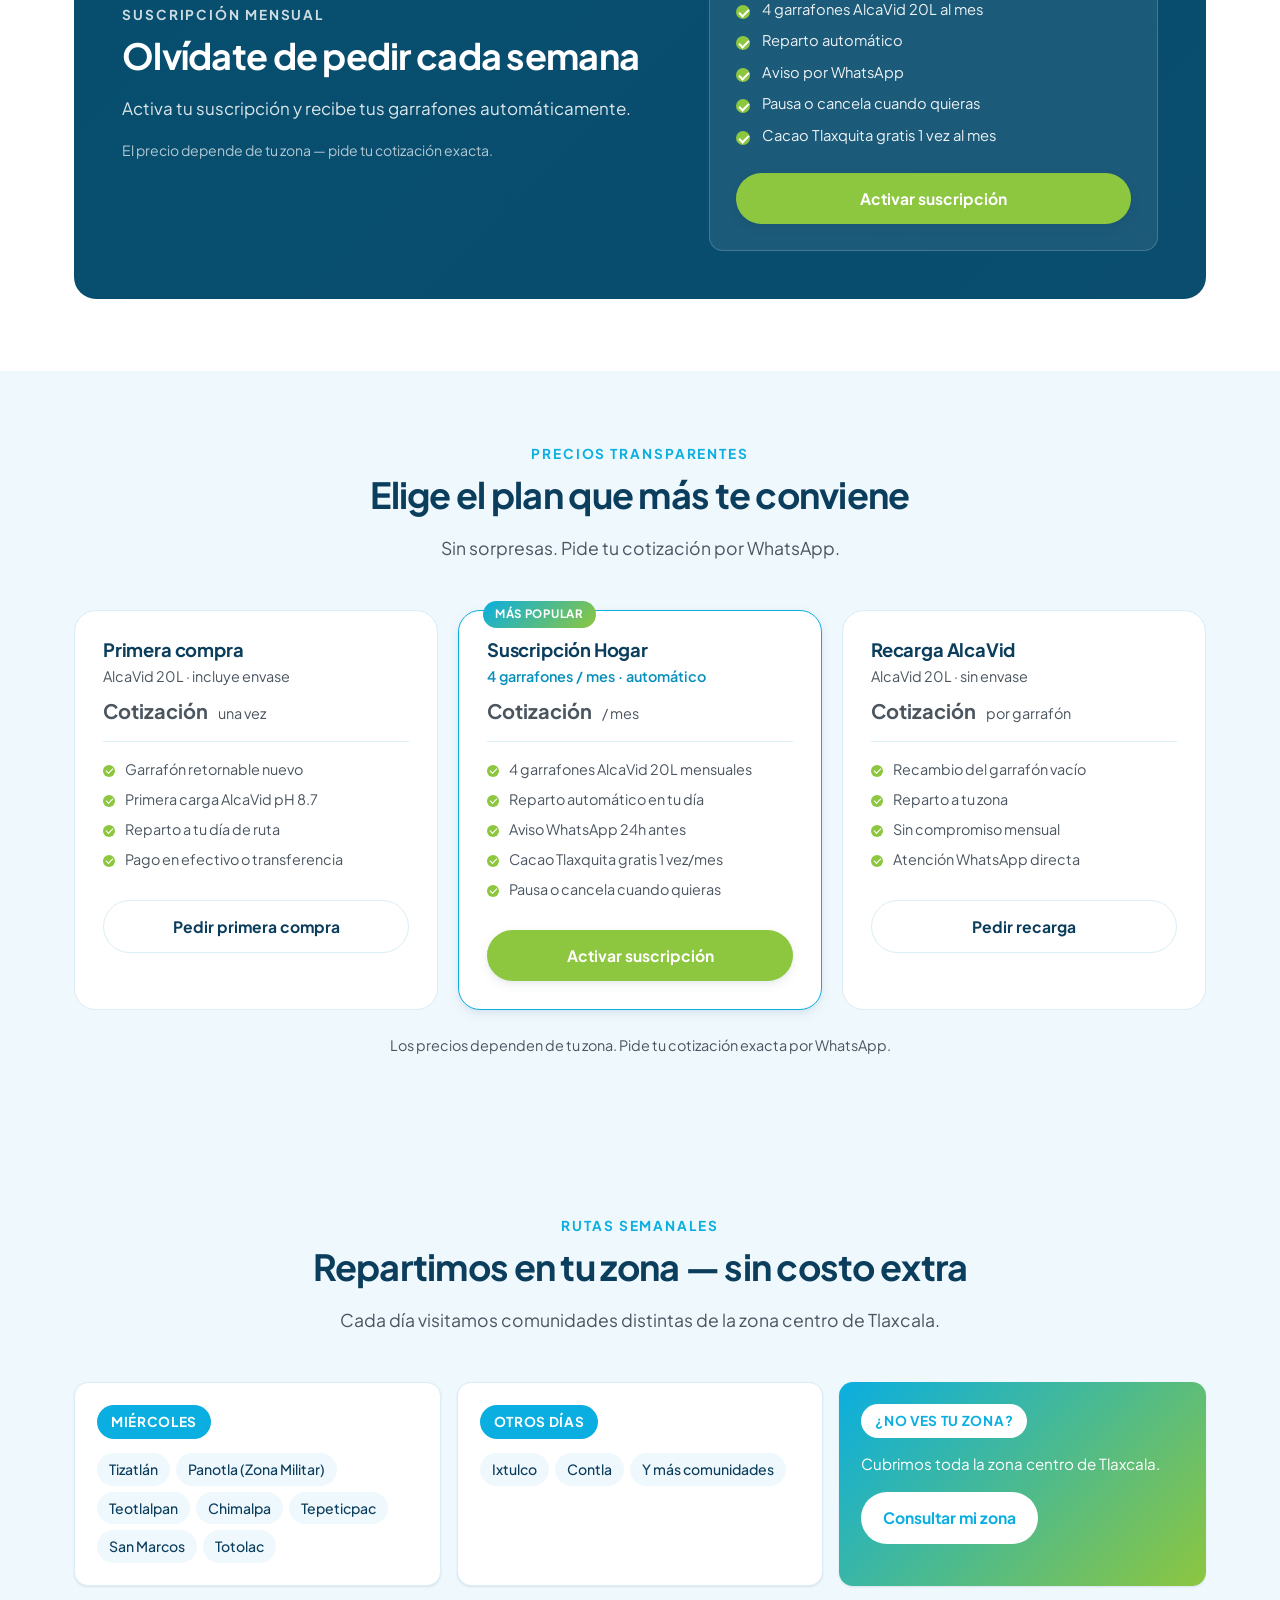
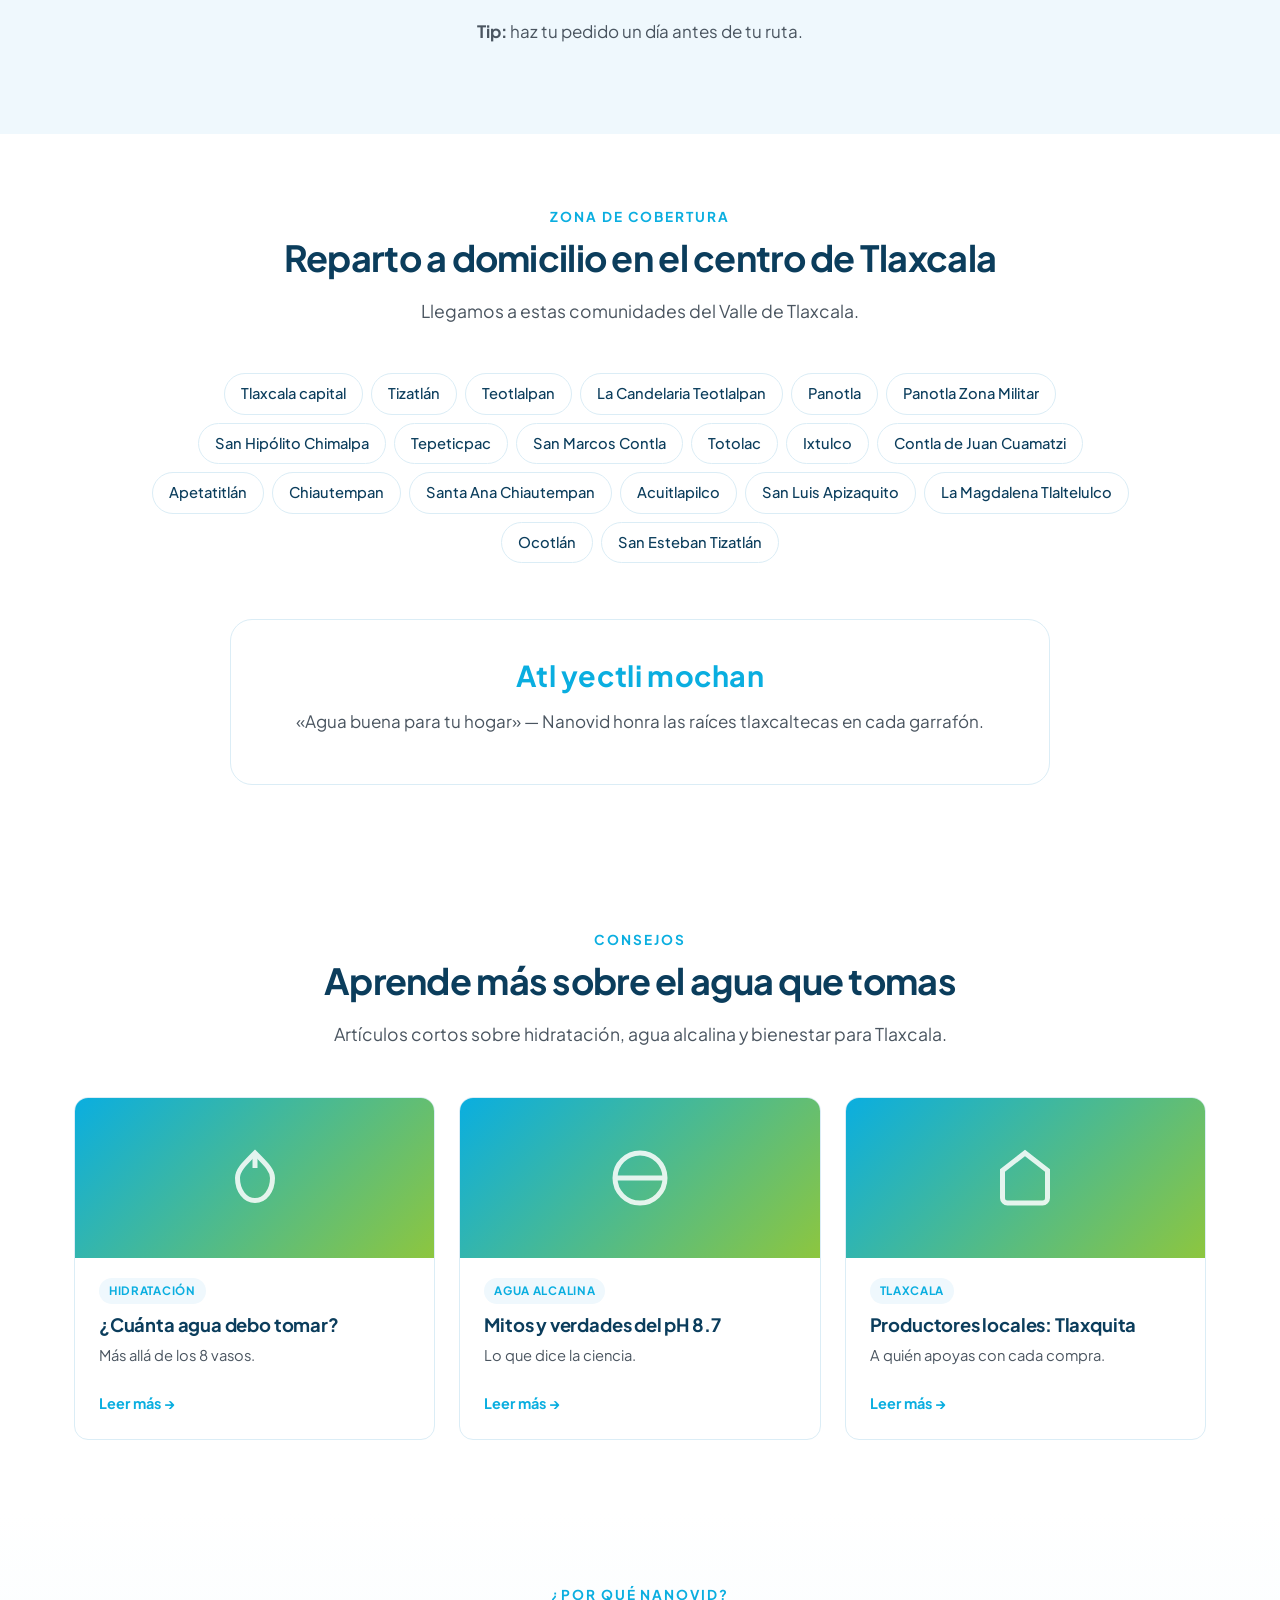
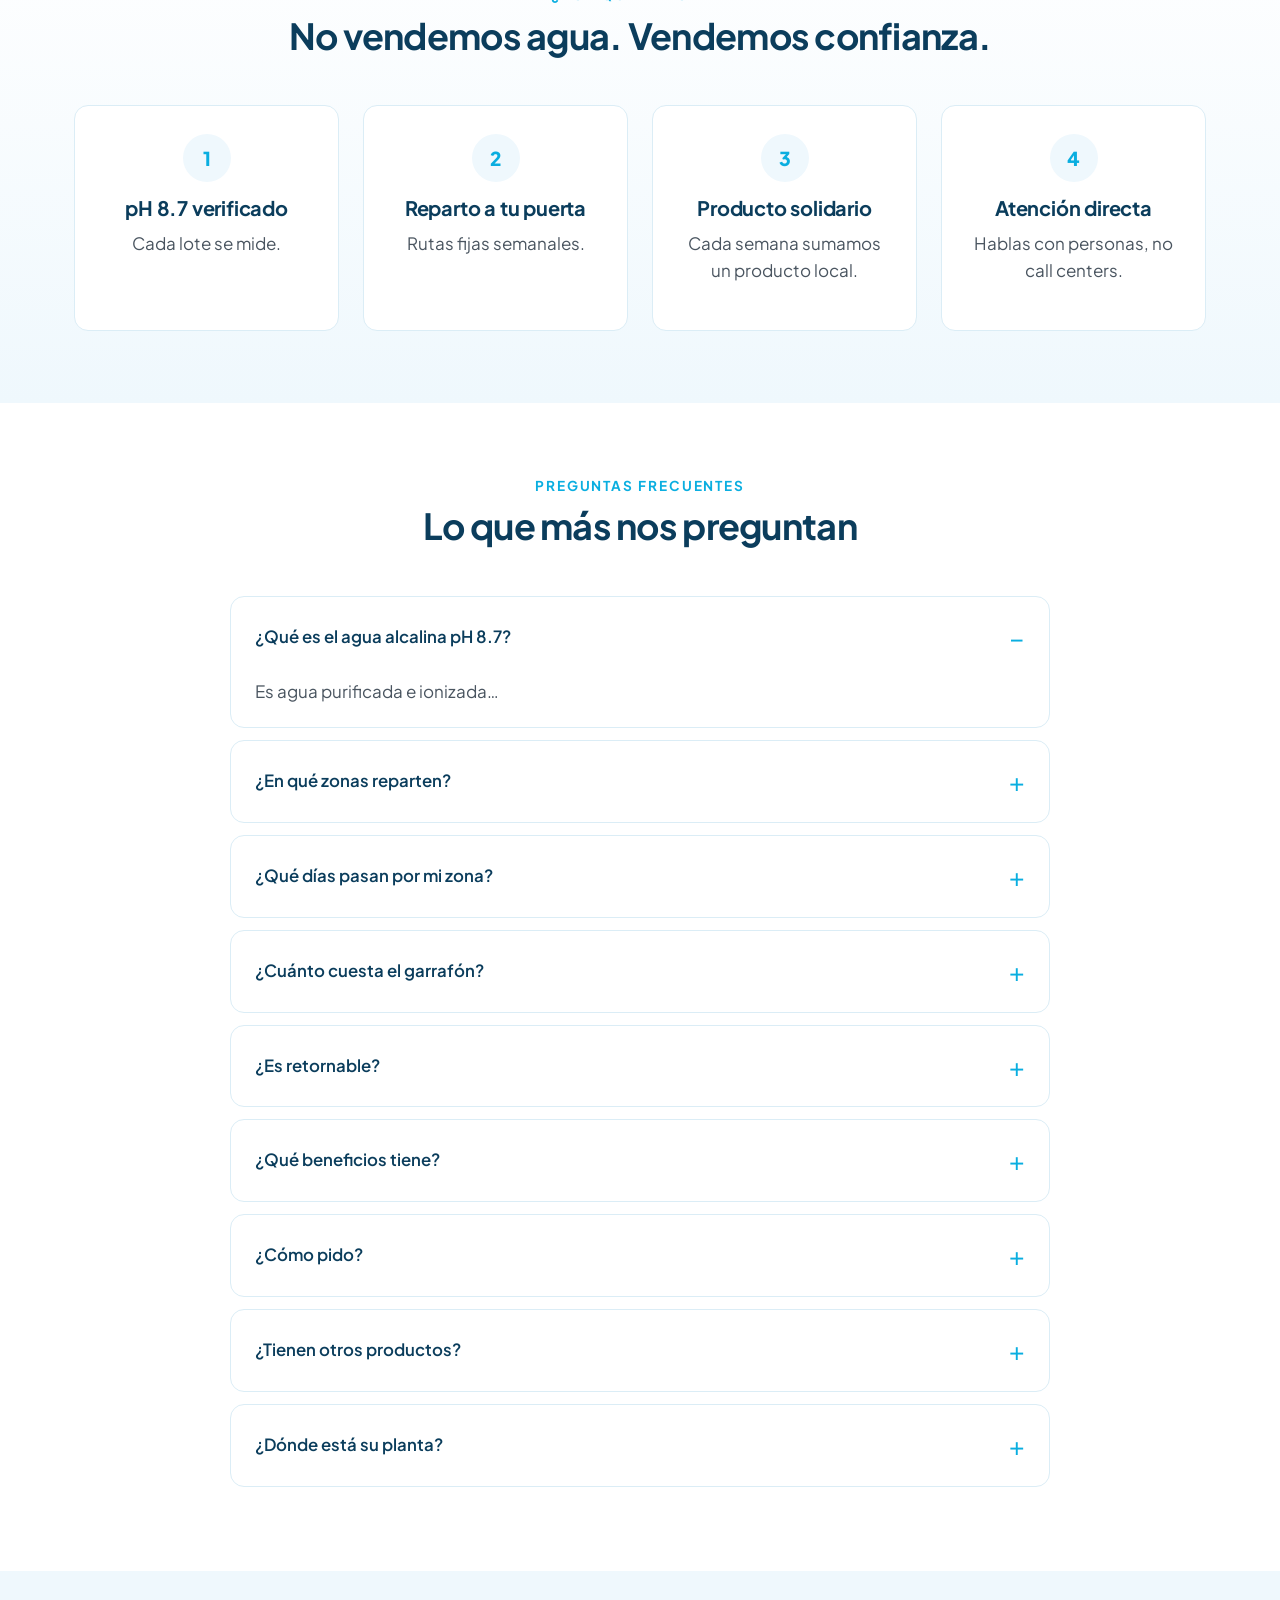
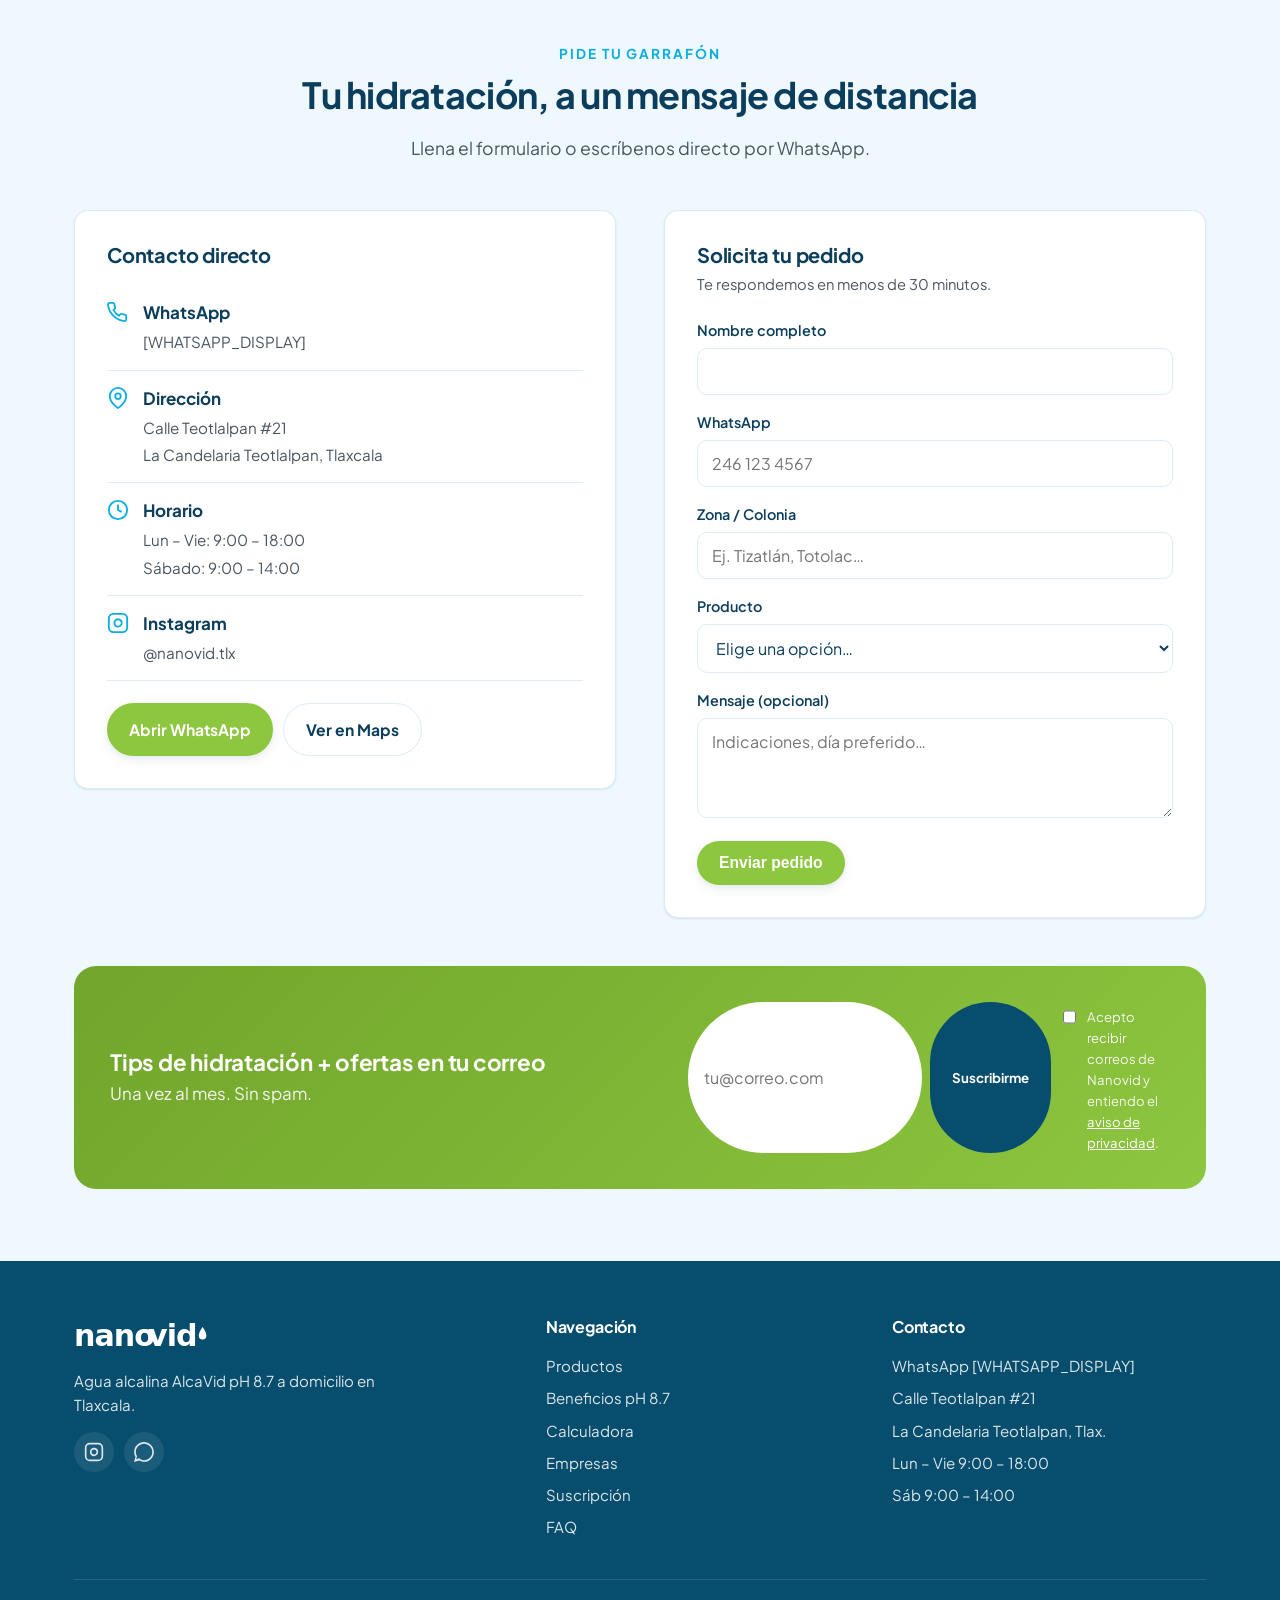
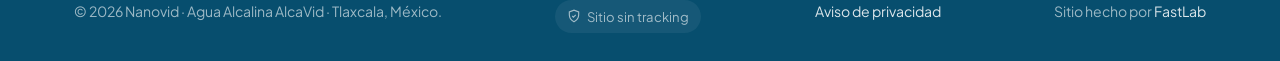
==== commit 299469d7: "Crédito: sitio hecho por FastLab (fastlabstudio.com)" ====
--- a/index.html
+++ b/index.html
@@ -1013,6 +1013,7 @@
         Sitio sin tracking
       </span>
       <a href="privacidad.html" data-i18n="footer.privacy">Aviso de privacidad</a>
+      <span><span data-i18n="footer.made_by">Sitio hecho por</span> <a href="https://fastlabstudio.com/es" target="_blank" rel="noopener">FastLab</a></span>
     </div>
   </div>
 </footer>
